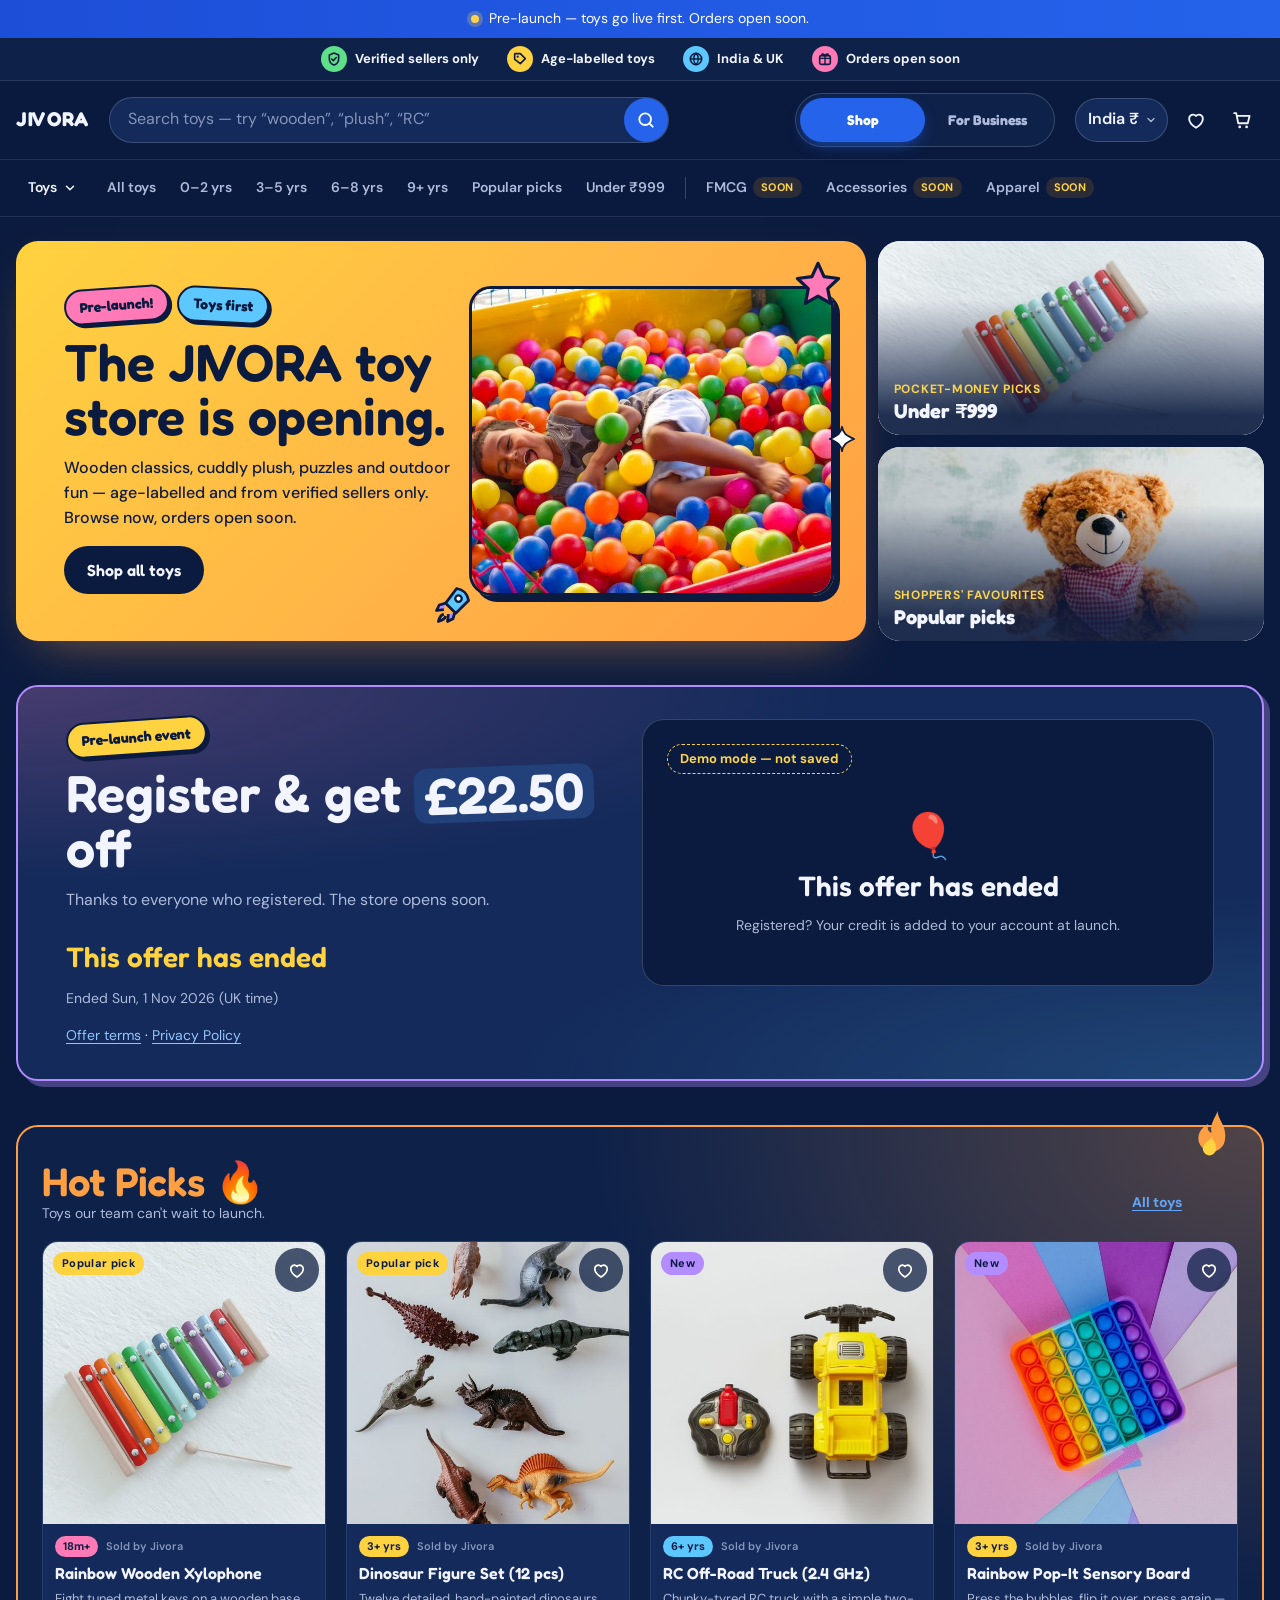
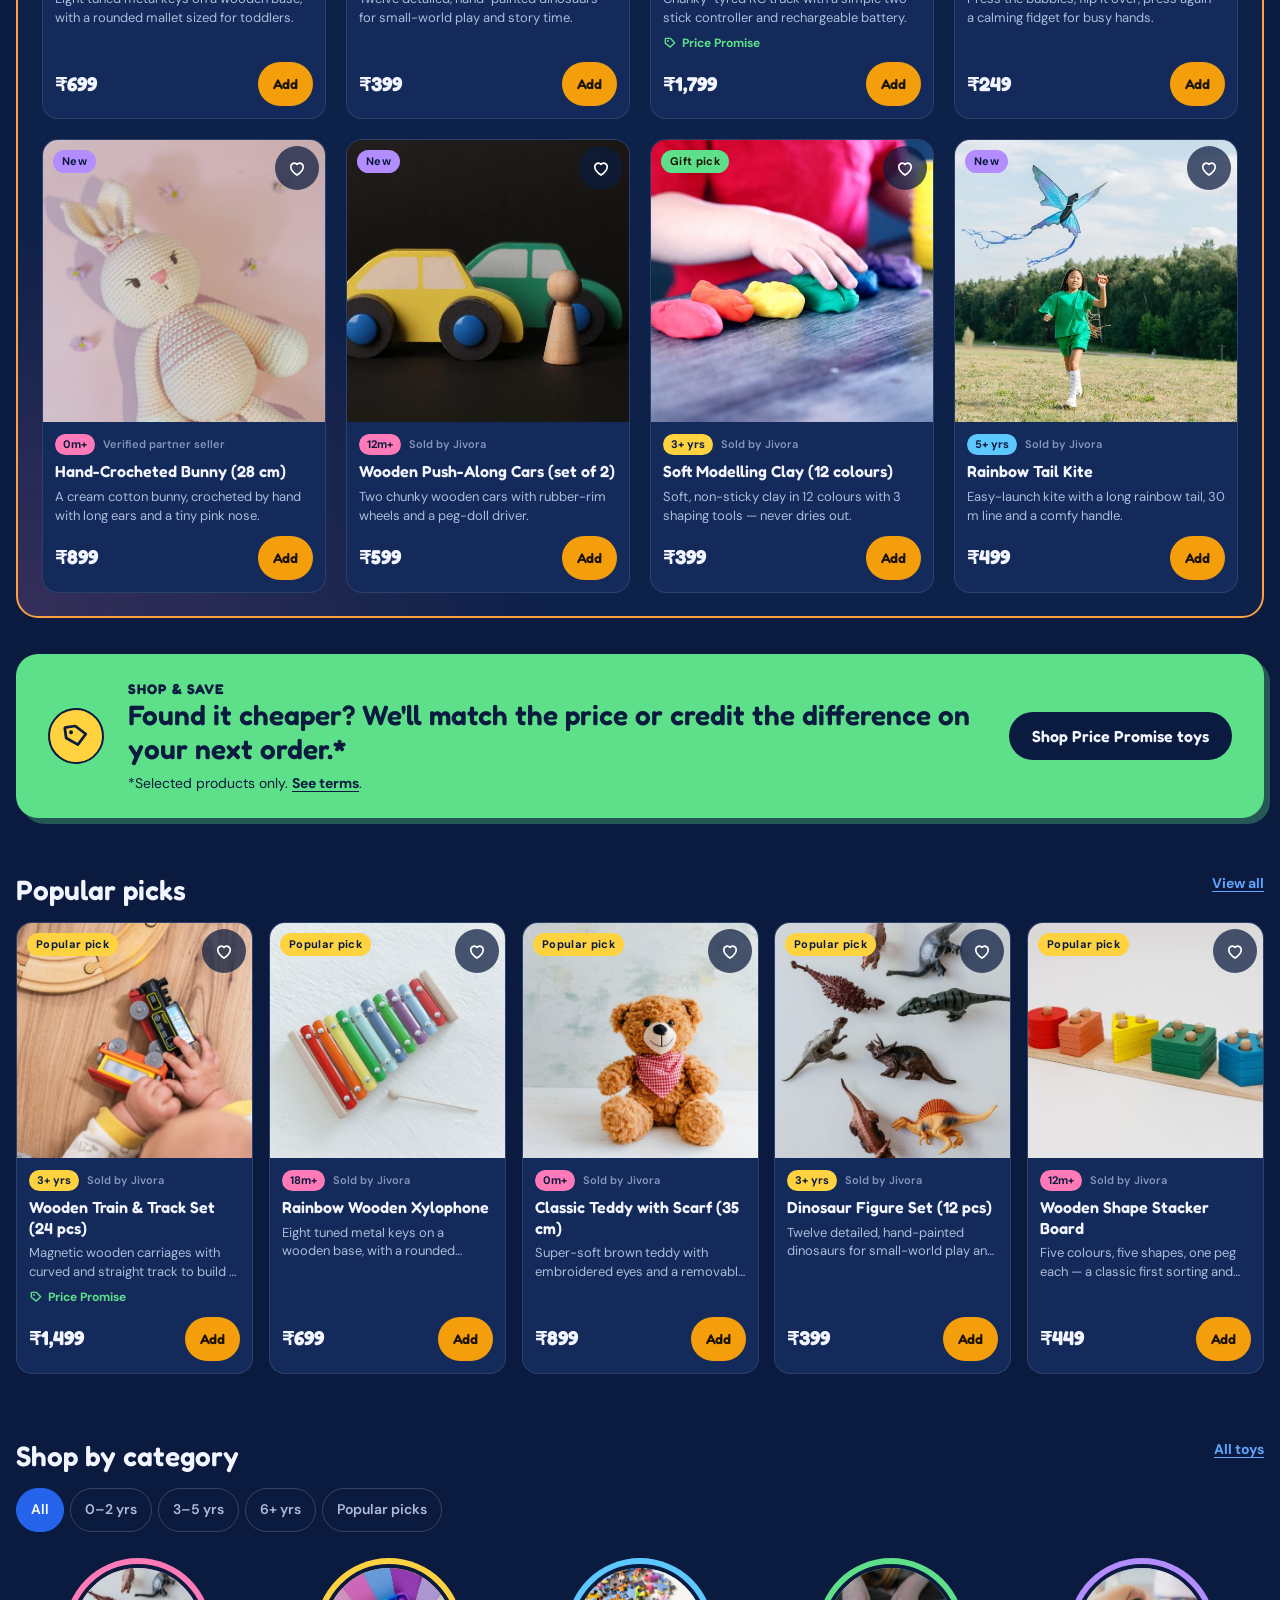
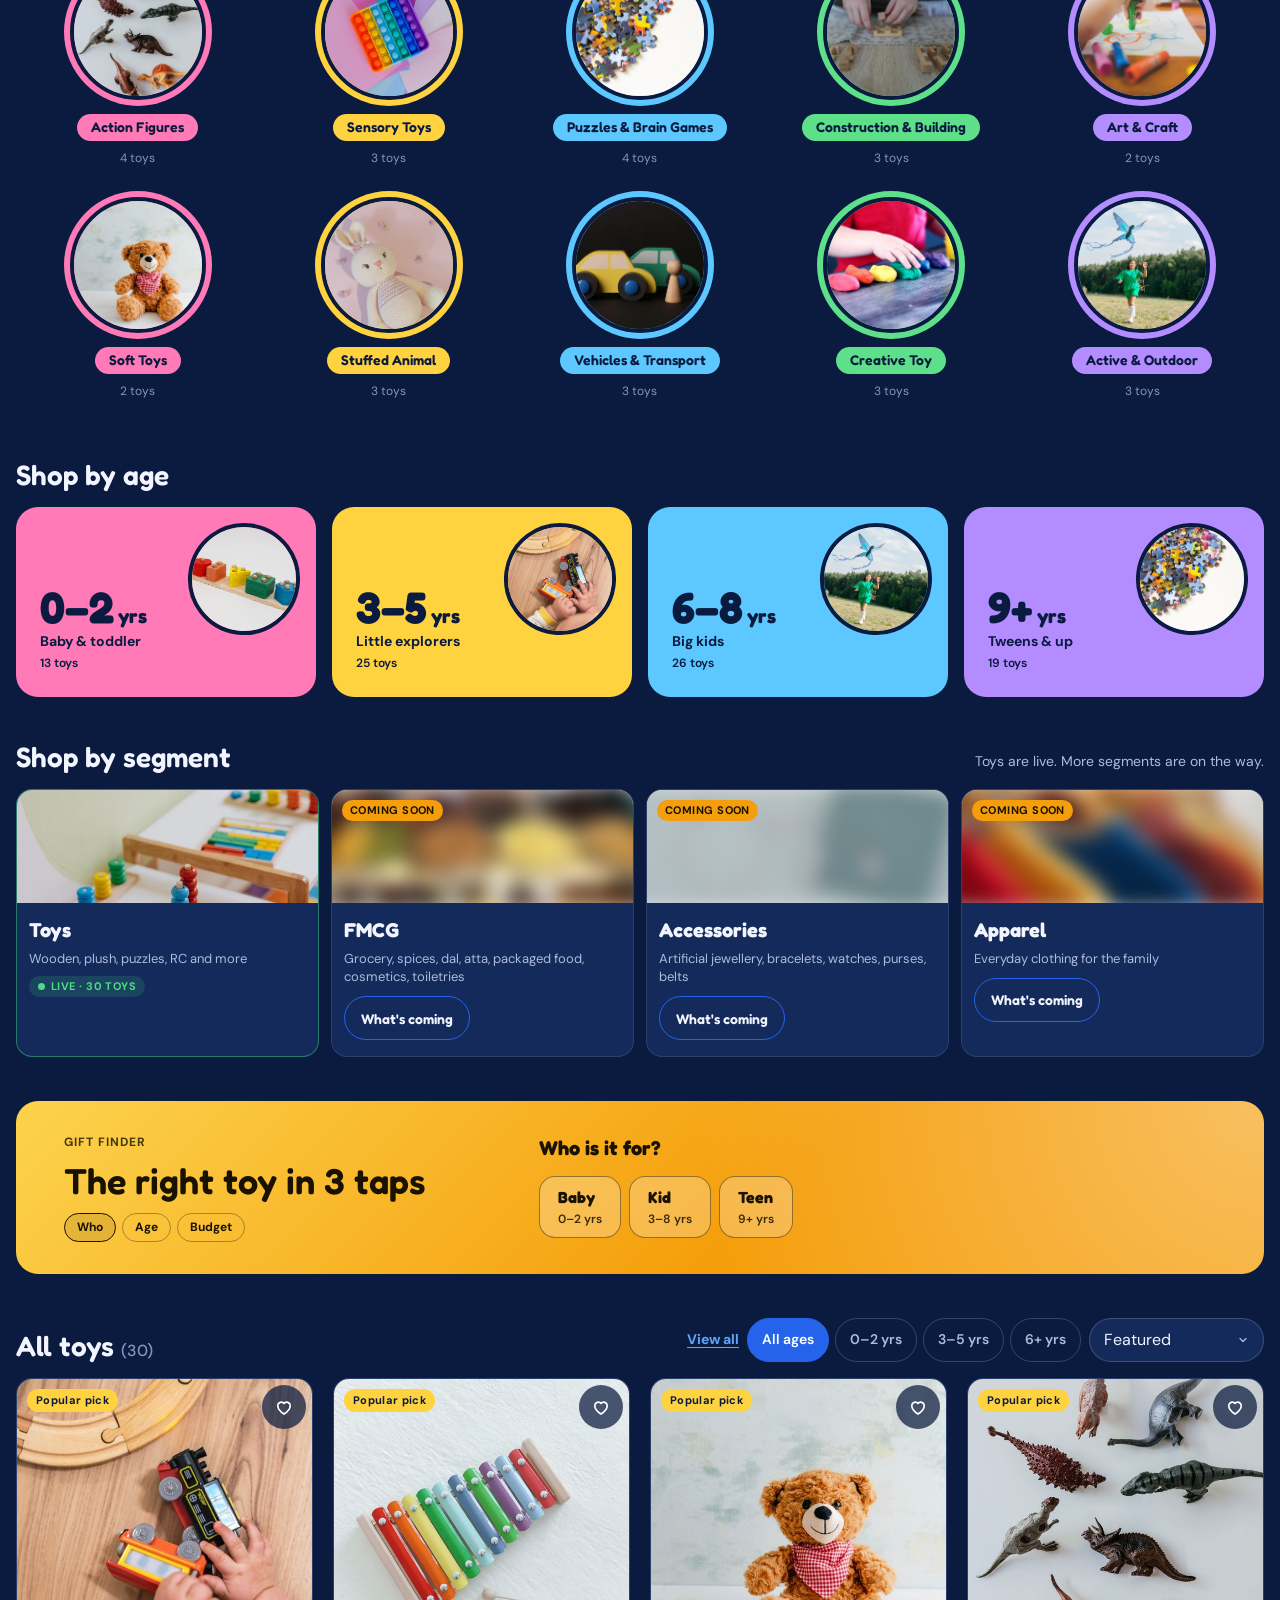
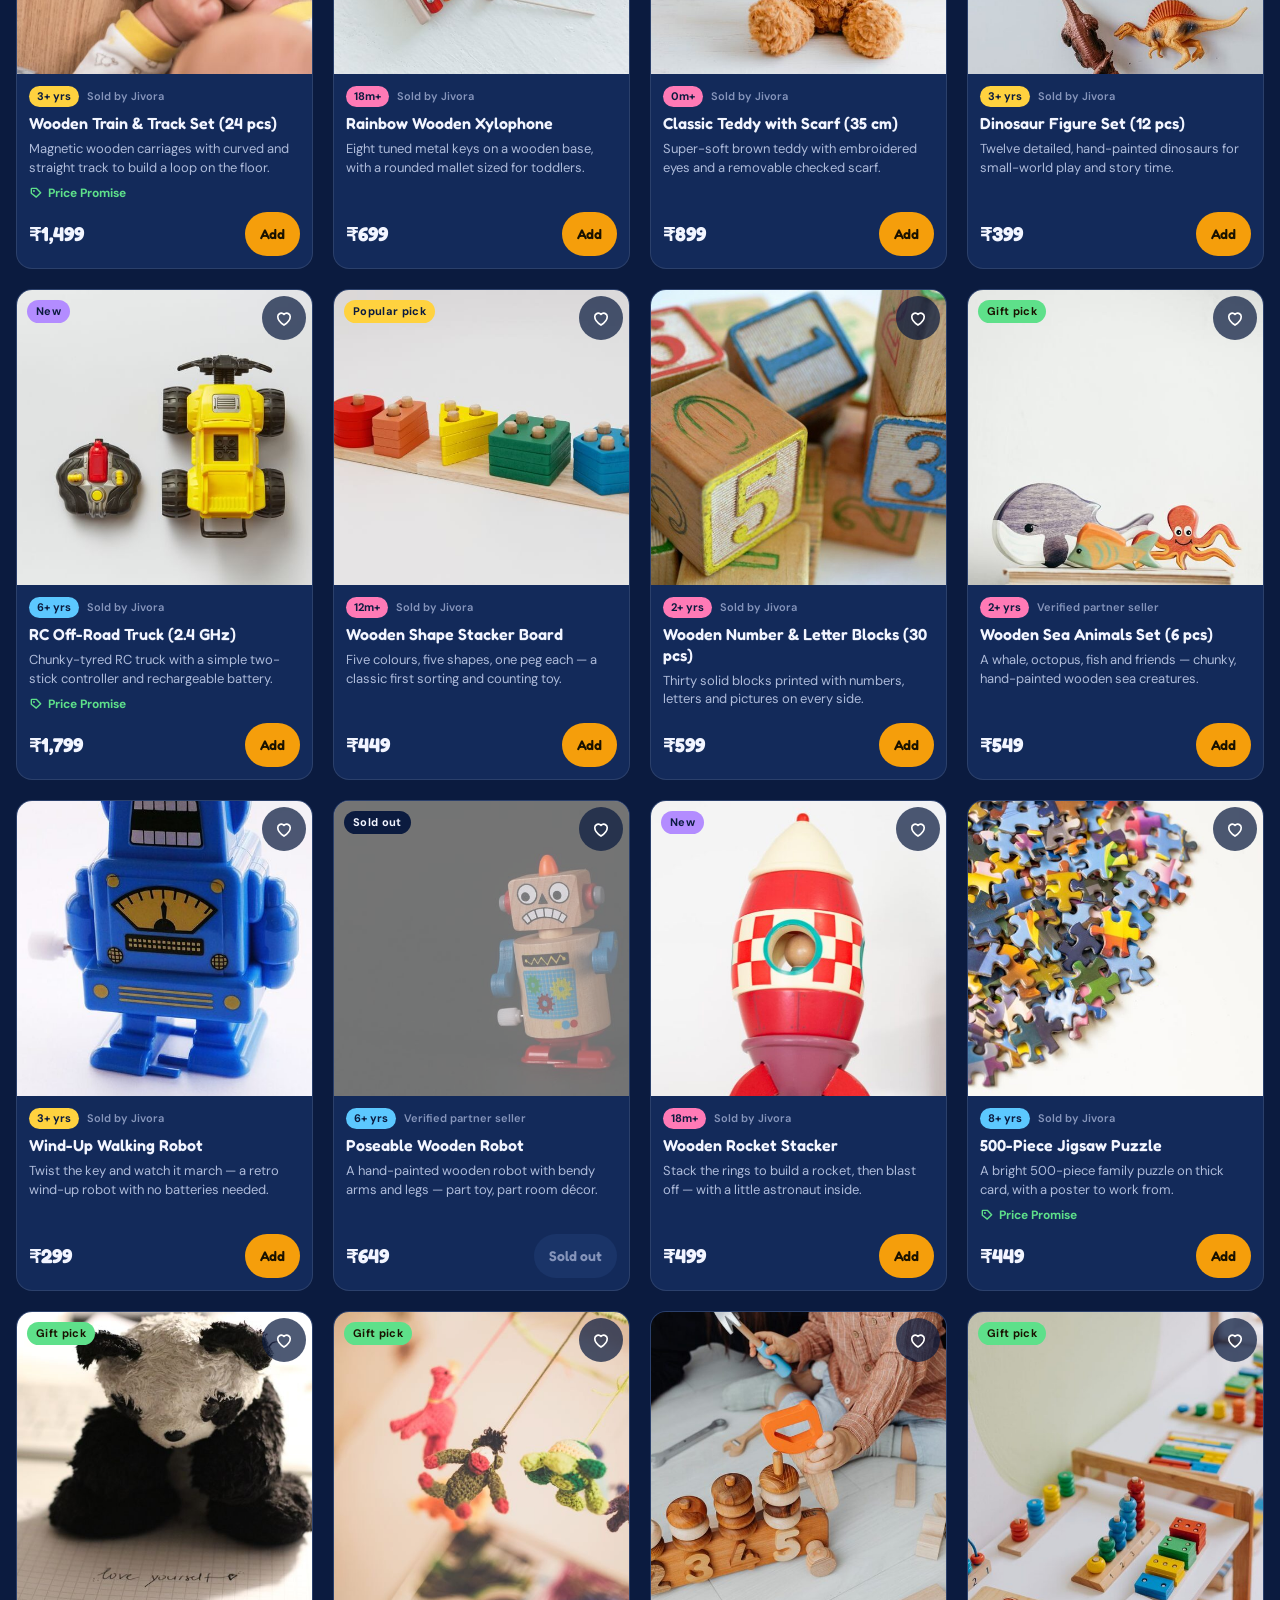
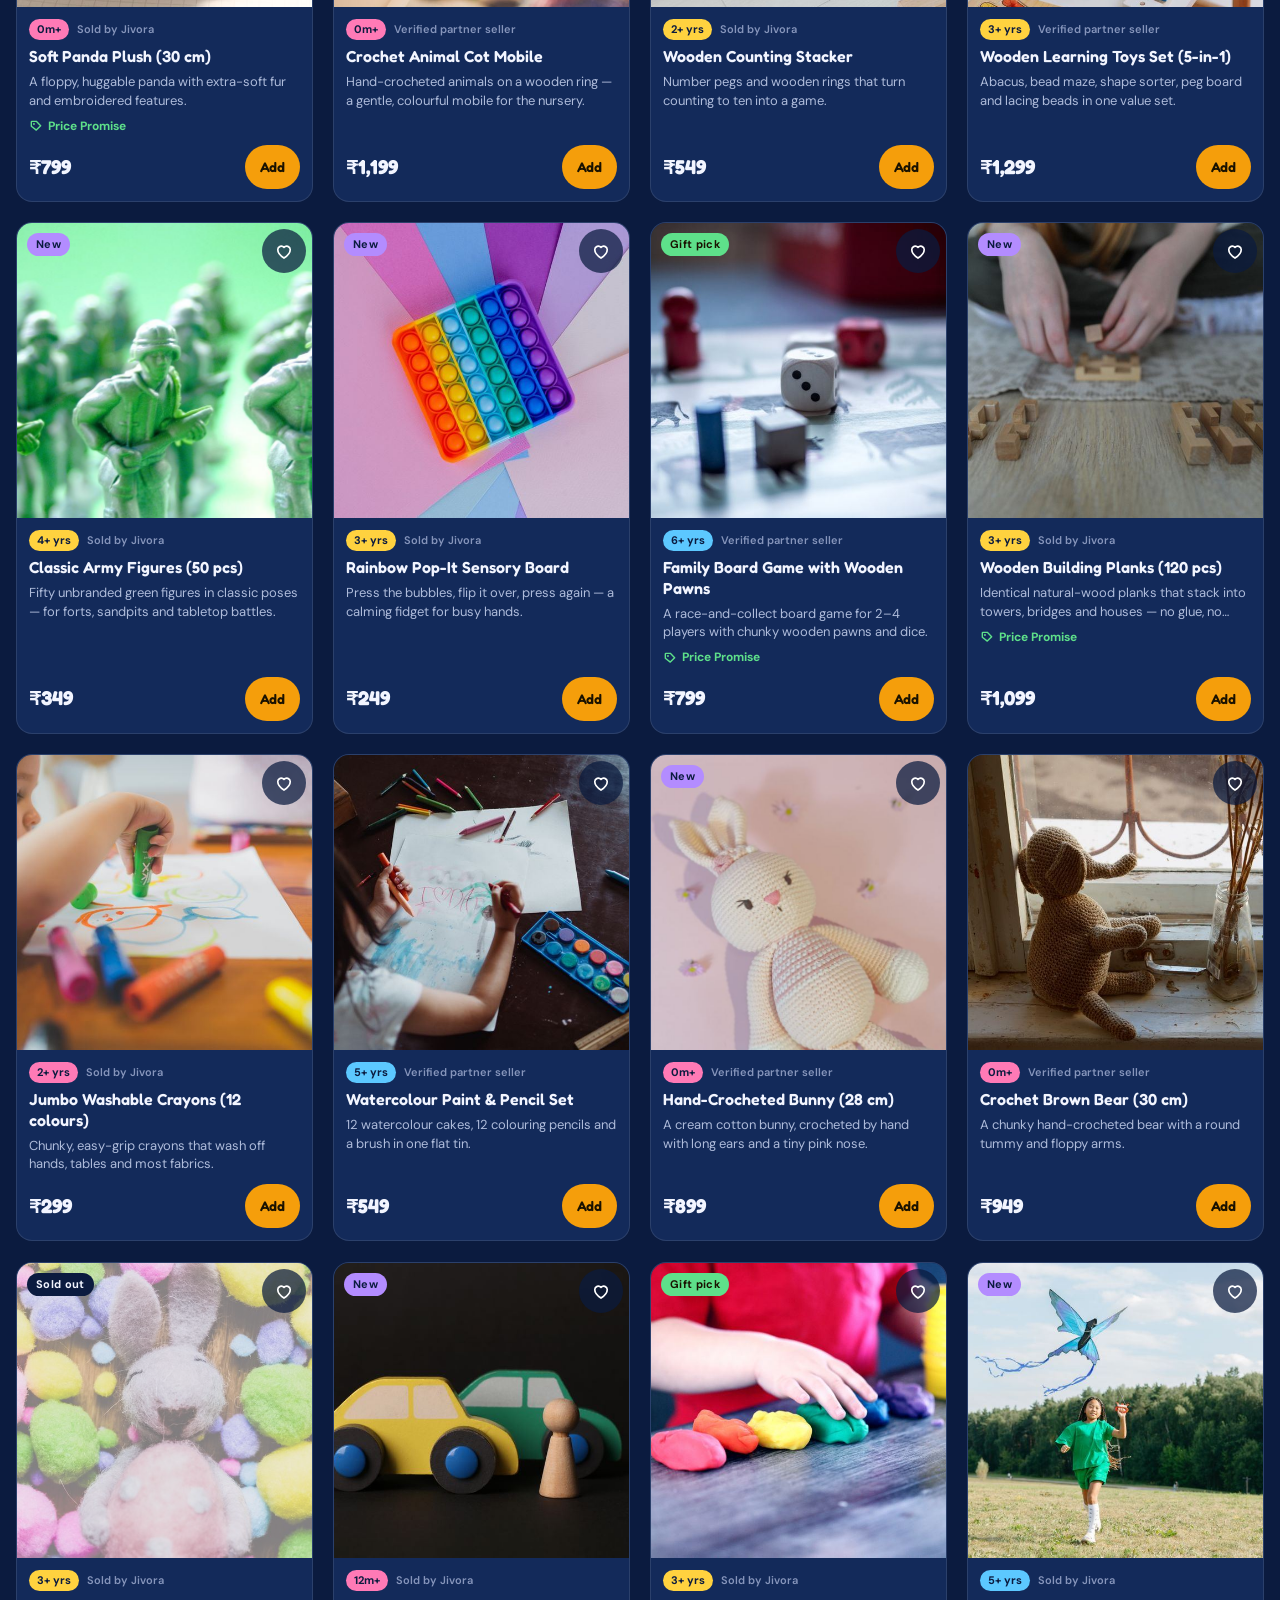
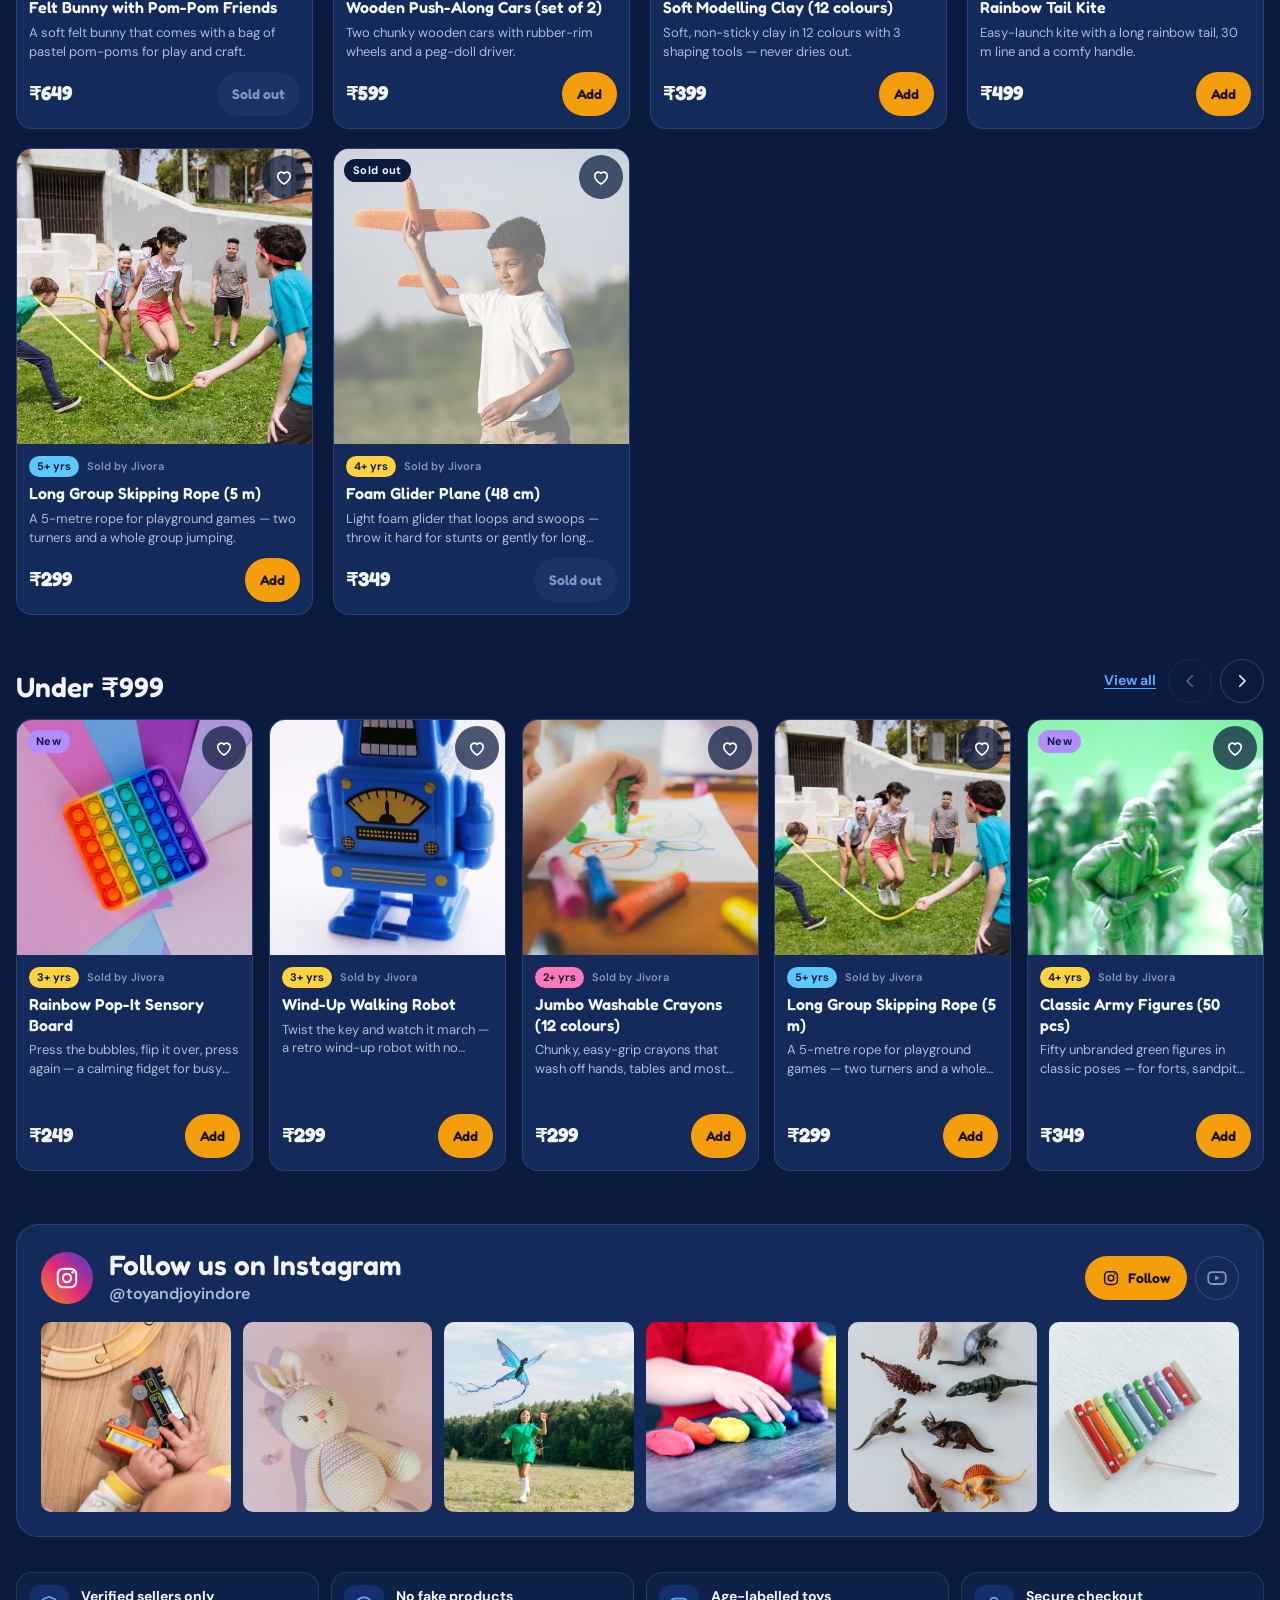
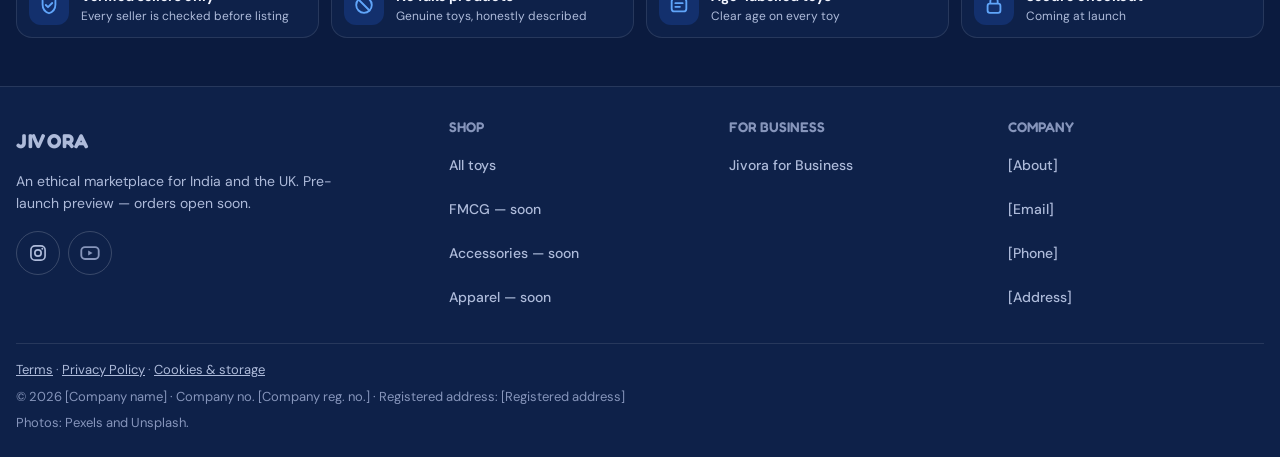
==== index.html @ 7042ed75 "Jivora pre-launch site at root Co-Authored-By: Claude Opus 5.5 <noreply@anthropic.com>" ====
<!--
  Sample 2 — JIVORA pre-launch store (FINAL direction, reworked 2026-10-26 after client feedback)
  Design direction: Bold / dark. Deep navy base on every section (client found white backgrounds less attractive),
  electric blue + amber accents, Space Grotesk headings + DM Sans body. Store-like flow: compact hero, dense
  product rows and rails, no full-screen "slide" sections (client: "presentation jaisa lag raha hai").

  Implements brief items (project brief §11 "Decisions 26 Oct"):
    D1  Markets India + UK only (no EU, no €)          D2  Region dropdown India ₹ / UK £
    D3  Client's segments: Toys, FMCG, Accessories, Apparel (no Footwear)
    D4  Pre-launch: only Toys live; other 3 = "Coming soon" (no notify forms since 27 Oct, brief §14 E-9)
    D5  Dark theme kept, presentation feel removed     D6  Two interfaces: "Shop" | "For Business" (?mode=business)
    D7  Shopper mode: photo, name, price, age, short description, add to cart (demo), wishlist, trust message
    D8  Business mode: start-your-business services, 2 support plans (no prices), wholesale toy catalogue
        (MOQ, tiers, lead time), become a wholesaler / supplier
    D9  Ethical marketplace block, no ratings or testimonials
    D10 Temporary Pexels / Unsplash toy photos (assets/toys/CREDITS.md)
    D11 Pre-launch announcement, demo cart with "Orders opening soon", no date shown
    D12 Default region India ₹, choice saved     D13 "Sold by Jivora" / "Verified partner seller", no sourcing country
    D14 Separate ₹ and £ prices and wholesale tiers (no conversion rate)

  Playful shop mode 27 Oct (brief §13, C6 — reference truetoys.co.uk, ideas only): Fredoka headings in Shop mode, toy palette
    accents, USP bar, warm gradient hero with stickers, "Shop by category" (chip tabs + coloured bubbles), "Shop by age" tiles.
  Decisions 26 Oct (2) (brief §13, C1–C3): 10 client toy categories (category bubbles + "Toys" mega-menu → toys.html),
    category listing page toys.html?cat=<slug>, "Follow us on Instagram" (@toyandjoyindore, opens in a new tab),
    Instagram + YouTube icons in the footer.

  Decisions 27 Oct (brief §14, E-1 – E-4): pre-launch event "Register & get £22.50 off" (event-config.js; honest UK-time
    countdown before / during / after, 2-step registration form → Google Apps Script, confetti + code on success, "Demo mode —
    not saved" while FORM_ENDPOINT is empty, "Preview — registrations are not saved yet" banner off localhost, ?preview=event /
    ?preview=after review links; no notify / reminder forms anywhere; event.js), header / USP / drawer "Register for £22.50 off" links, "Hot Picks 🔥"
    (products.js hot: true — editorial, no sales claim), "Shop & Save" Price Promise banner + card badges (priceMatch: true),
    terms.html + privacy.html, legal footer placeholders, pre-launch noindex (event-config.js NOINDEX).

  Data: products.js (all dummy). Shared behaviour: site.js. Homepage behaviour: script.js. Listing page: toys.js.
  Enhancements 26 Oct (brief §12, E1–E8): story bubbles, Gift Finder, photo crossfade + quick view + heart pop,
  cart bounce + confetti, blurred coming-soon previews, trust strip, business launch-journey timeline.
  Motion: small card fade-ups, toggle slide, drawer/sheet slides, confetti, timeline draw — transform/opacity only,
  off under prefers-reduced-motion.
  Bracket placeholders (client-only info): [Email] [Phone] [Address] [Company name] [Company reg. no.]
  [Registered address] [About]; JIVORA text wordmark only (no logo file in the client docs).
-->
<!DOCTYPE html>
<html lang="en">
<head>
  <meta charset="UTF-8">
  <meta name="viewport" content="width=device-width, initial-scale=1">
  <meta name="robots" content="noindex">
  <title>JIVORA — Toys first. The store is opening soon</title>
  <meta name="description" content="Pre-launch preview of the JIVORA store: age-labelled toys from verified sellers, plus wholesale and done-for-you store setup for businesses.">
  <meta name="theme-color" content="#0B1B3F">
  <link rel="icon" href="data:,">
  <link rel="preconnect" href="https://fonts.googleapis.com">
  <link rel="preconnect" href="https://fonts.gstatic.com" crossorigin>
  <link href="https://fonts.googleapis.com/css2?family=DM+Sans:opsz,wght@9..40,400;9..40,500;9..40,700&family=Fredoka:wght@500;600;700&family=Space+Grotesk:wght@500;600;700&display=swap" rel="stylesheet">
  <link rel="stylesheet" href="./style.css">
  <!-- Event settings (one place for all pages) -->
  <script src="./event-config.js"></script>
  <!-- Mode + region are set before first paint so the page never flashes the wrong interface -->
  <script>
    (function () {
      var d = document.documentElement, mode = null, region = null;
      d.classList.add("js");
      try {
        var params = new URLSearchParams(window.location.search);
        mode = params.get("mode");
        // ?preview=event / ?preview=after review links always open the shop interface (the event lives there)
        if (!mode && params.get("preview")) mode = "shop";
      } catch (e) {}
      if (mode !== "business" && mode !== "shop") {
        try { mode = window.localStorage.getItem("jivora-s2-mode"); } catch (e) {}
      }
      try { region = window.localStorage.getItem("jivora-s2-region"); } catch (e) {}
      d.setAttribute("data-mode", mode === "business" ? "business" : "shop");
      d.setAttribute("data-region", region === "UK" ? "UK" : "IN");
    })();
  </script>
  <script src="./products.js" defer></script>
  <script src="./site.js" defer></script>
  <script src="./script.js" defer></script>
  <script src="./event.js" defer></script>
</head>
<body class="page-home">
  <a class="skip-link" href="#main">Skip to content</a>

  <!-- ===== ANNOUNCEMENT BAR (pre-launch, no date) ===== -->
  <div class="announcement">
    <p class="announcement__text">
      <span class="announcement__dot" aria-hidden="true"></span>
      <span data-for="shop">Pre-launch — toys go live first. Orders open soon.</span>
      <span data-for="business">Pre-launch — business enquiries are open. Orders open soon.</span>
      <a class="announcement__link" href="#event" data-for="shop" data-event-link>Get <span data-coupon>£22.50</span> off</a>
      <a class="announcement__link" href="#enquire" data-for="business">Talk to us</a>
    </p>
  </div>

  <!-- ===== USP BAR (true claims only; marquee on phones) ===== -->
  <div class="usp" aria-label="Why shop with JIVORA">
    <div class="usp__track">
      <ul class="usp__list">
        <li class="usp__item usp__item--offer" data-event-link><a class="usp__link" href="#event"><span class="usp__icon tone-pink" aria-hidden="true"><svg width="16" height="16" viewBox="0 0 24 24"><rect x="4" y="9" width="16" height="11" rx="2" fill="none" stroke="currentColor" stroke-width="2.4"/><path d="M3 9h18M12 9v11M12 9c-1.5-3-5-3.5-5-1.2C7 9 9.5 9 12 9zm0 0c1.5-3 5-3.5 5-1.2C17 9 14.5 9 12 9z" fill="none" stroke="currentColor" stroke-width="2" stroke-linejoin="round"/></svg></span>Register for <span data-coupon>£22.50</span> off</a></li>
        <li class="usp__item"><span class="usp__icon tone-green" aria-hidden="true"><svg width="16" height="16" viewBox="0 0 24 24"><path d="M12 3l7 3v5.5c0 4.4-3 8.2-7 9.5-4-1.3-7-5.1-7-9.5V6l7-3z" fill="none" stroke="currentColor" stroke-width="2.4" stroke-linejoin="round"/><path d="M8.5 12l2.4 2.4L15.5 9.8" fill="none" stroke="currentColor" stroke-width="2.4" stroke-linecap="round" stroke-linejoin="round"/></svg></span>Verified sellers only</li>
        <li class="usp__item"><span class="usp__icon tone-yellow" aria-hidden="true"><svg width="16" height="16" viewBox="0 0 24 24"><path d="M4 12.5V5a1 1 0 0 1 1-1h7.5L20 11.5 12.5 19 4 12.5z" fill="none" stroke="currentColor" stroke-width="2.4" stroke-linejoin="round"/><circle cx="8.5" cy="8.5" r="1.6" fill="currentColor"/></svg></span>Age-labelled toys</li>
        <li class="usp__item"><span class="usp__icon tone-sky" aria-hidden="true"><svg width="16" height="16" viewBox="0 0 24 24"><circle cx="12" cy="12" r="8.5" fill="none" stroke="currentColor" stroke-width="2.4"/><path d="M3.5 12h17M12 3.5c2.4 2.4 3.5 5.3 3.5 8.5s-1.1 6.1-3.5 8.5c-2.4-2.4-3.5-5.3-3.5-8.5S9.6 5.9 12 3.5z" fill="none" stroke="currentColor" stroke-width="2"/></svg></span>India &amp; UK</li>
        <li class="usp__item"><span class="usp__icon tone-pink" aria-hidden="true"><svg width="16" height="16" viewBox="0 0 24 24"><rect x="4" y="7" width="16" height="13" rx="2.5" fill="none" stroke="currentColor" stroke-width="2.4"/><path d="M4 11h16M12 7v13M12 7c-1.5-3-5-3.5-5-1.2C7 7 9.5 7 12 7zm0 0c1.5-3 5-3.5 5-1.2C17 7 14.5 7 12 7z" fill="none" stroke="currentColor" stroke-width="2" stroke-linejoin="round"/></svg></span>Orders open soon</li>
      </ul>
      <ul class="usp__list usp__list--clone" aria-hidden="true"></ul>
    </div>
  </div>

  <!-- ===== HEADER ===== -->
  <header class="header" id="header">
    <div class="container header__inner">
      <button class="icon-btn header__menu" type="button" id="menu-toggle" aria-label="Open menu" aria-expanded="false" aria-controls="drawer">
        <svg width="24" height="24" viewBox="0 0 24 24" aria-hidden="true"><path d="M4 7h16M4 12h16M4 17h10" stroke="currentColor" stroke-width="2" stroke-linecap="round"/></svg>
      </button>

      <a class="logo" href="index.html" data-mode-link aria-label="JIVORA home">
        <span class="logo__word">JIVORA</span>
      </a>

      <form class="search" role="search" action="index.html" data-search>
        <label class="visually-hidden" for="search-input">Search toys</label>
        <input class="search__input" id="search-input" name="q" type="search" placeholder="Search toys — try “wooden”, “plush”, “RC”" autocomplete="off">
        <button class="search__btn" type="submit" aria-label="Search">
          <svg width="20" height="20" viewBox="0 0 24 24" aria-hidden="true"><circle cx="11" cy="11" r="7" fill="none" stroke="currentColor" stroke-width="2.2"/><path d="M20 20l-4-4" stroke="currentColor" stroke-width="2.2" stroke-linecap="round"/></svg>
        </button>
      </form>

      <div class="mode-toggle" role="group" aria-label="Choose interface">
        <span class="mode-toggle__thumb" aria-hidden="true"></span>
        <button class="mode-toggle__btn" type="button" data-set-mode="shop" aria-pressed="true">Shop</button>
        <button class="mode-toggle__btn" type="button" data-set-mode="business" aria-pressed="false">For Business</button>
      </div>

      <div class="header__actions">
        <label class="visually-hidden" for="region">Region and currency</label>
        <select class="region" id="region" data-region-select>
          <option value="IN">India ₹</option>
          <option value="UK">UK £</option>
        </select>
        <button class="icon-btn" type="button" data-open-sheet="wishlist" data-for="shop" aria-label="Wishlist, 0 items">
          <svg width="22" height="22" viewBox="0 0 24 24" aria-hidden="true"><path d="M12 20.5s-7.5-4.6-7.5-10.2A4.3 4.3 0 0 1 12 7.6a4.3 4.3 0 0 1 7.5 2.7c0 5.6-7.5 10.2-7.5 10.2z" fill="none" stroke="currentColor" stroke-width="2" stroke-linejoin="round"/></svg>
          <span class="count" data-count="wishlist" aria-hidden="true">0</span>
        </button>
        <button class="icon-btn" type="button" data-open-sheet="cart" data-for="shop" aria-label="Cart, 0 items">
          <svg width="22" height="22" viewBox="0 0 24 24" aria-hidden="true"><path d="M3.5 4.5h2.2l2.2 11h10.4l2-8H7" fill="none" stroke="currentColor" stroke-width="2" stroke-linecap="round" stroke-linejoin="round"/><circle cx="9.5" cy="19.5" r="1.5" fill="currentColor"/><circle cx="17" cy="19.5" r="1.5" fill="currentColor"/></svg>
          <span class="count" data-count="cart" aria-hidden="true">0</span>
        </button>
        <button class="rfq-btn" type="button" data-open-sheet="rfq" data-for="business" aria-label="RFQ list, 0 products">
          <svg width="20" height="20" viewBox="0 0 24 24" aria-hidden="true"><rect x="5" y="4" width="14" height="17" rx="2.5" fill="none" stroke="currentColor" stroke-width="2"/><path d="M9 4V3h6v1M9 10h6M9 14h6M9 18h3" fill="none" stroke="currentColor" stroke-width="2" stroke-linecap="round"/></svg>
          <span class="rfq-btn__label">RFQ list</span>
          <span class="count" data-count="rfq" aria-hidden="true">0</span>
        </button>
      </div>
    </div>

    <!-- Category / business navigation strip -->
    <nav class="catnav" aria-label="Main">
      <div class="container catnav__inner">
        <div class="mode-toggle mode-toggle--mini" role="group" aria-label="Choose interface">
          <span class="mode-toggle__thumb" aria-hidden="true"></span>
          <button class="mode-toggle__btn" type="button" data-set-mode="shop" aria-pressed="true">Shop</button>
          <button class="mode-toggle__btn" type="button" data-set-mode="business" aria-pressed="false">Business</button>
        </div>
        <!-- "Toys" mega-menu: 10 client categories (filled by site.js from products.js) -->
        <div class="megamenu" data-for="shop" data-megamenu>
          <button class="catnav__link megamenu__btn" type="button" aria-expanded="false" aria-controls="megamenu-panel" data-megamenu-toggle>Toys</button>
          <div class="megamenu__panel" id="megamenu-panel" data-megamenu-panel></div>
        </div>
        <ul class="catnav__list" data-for="shop">
          <li data-event-link><a class="catnav__link catnav__link--offer" href="#event">Get <span data-coupon>£22.50</span> off<span class="visually-hidden"> — register for the pre-launch offer</span></a></li>
          <li><a class="catnav__link" href="toys.html" data-mode-link data-catnav="">All toys</a></li>
          <li><a class="catnav__link" href="toys.html?age=0-2" data-mode-link data-catnav="age=0-2">0–2 yrs</a></li>
          <li><a class="catnav__link" href="toys.html?age=3-5" data-mode-link data-catnav="age=3-5">3–5 yrs</a></li>
          <li><a class="catnav__link" href="toys.html?age=6-8" data-mode-link data-catnav="age=6-8">6–8 yrs</a></li>
          <li><a class="catnav__link" href="toys.html?age=9%2B" data-mode-link data-catnav="age=9+">9+ yrs</a></li>
          <li><a class="catnav__link" href="toys.html?popular=1" data-mode-link data-catnav="popular=1">Popular picks</a></li>
          <li><a class="catnav__link" href="toys.html?price=under" data-mode-link data-catnav="price=under" data-under-label>Under ₹999</a></li>
          <li class="catnav__sep" aria-hidden="true"></li>
          <li><button class="catnav__link" type="button" data-soon="fmcg">FMCG <span class="soon-pill">Soon</span></button></li>
          <li><button class="catnav__link" type="button" data-soon="accessories">Accessories <span class="soon-pill">Soon</span></button></li>
          <li><button class="catnav__link" type="button" data-soon="apparel">Apparel <span class="soon-pill">Soon</span></button></li>
        </ul>
        <ul class="catnav__list" data-for="business">
          <li><a class="catnav__link" href="#start" data-go-mode="business">Start your business</a></li>
          <li><a class="catnav__link" href="#plans" data-go-mode="business">Support plans</a></li>
          <li><a class="catnav__link" href="toys.html?mode=business" data-go-mode="business">Wholesale catalogue</a></li>
          <li><a class="catnav__link" href="#trust" data-go-mode="business">Why Jivora</a></li>
          <li><a class="catnav__link" href="#enquire" data-go-mode="business">Become a supplier</a></li>
        </ul>
      </div>
    </nav>
  </header>

  <!-- ===== MOBILE DRAWER ===== -->
  <div class="drawer" id="drawer" hidden>
    <div class="drawer__overlay" data-close-drawer></div>
    <div class="drawer__panel" role="dialog" aria-modal="true" aria-label="Menu" tabindex="-1">
      <div class="drawer__head">
        <span class="drawer__title">Menu</span>
        <button class="icon-btn" type="button" data-close-drawer aria-label="Close menu">
          <svg width="24" height="24" viewBox="0 0 24 24" aria-hidden="true"><path d="M6 6l12 12M18 6L6 18" stroke="currentColor" stroke-width="2" stroke-linecap="round"/></svg>
        </button>
      </div>
      <div class="drawer__body">
        <label class="drawer__label" for="drawer-region">Region &amp; currency</label>
        <select class="region region--block" id="drawer-region" data-region-select>
          <option value="IN">India ₹</option>
          <option value="UK">UK £</option>
        </select>
        <p class="drawer__label">Interface</p>
        <div class="mode-toggle mode-toggle--block" role="group" aria-label="Choose interface">
          <span class="mode-toggle__thumb" aria-hidden="true"></span>
          <button class="mode-toggle__btn" type="button" data-set-mode="shop" aria-pressed="true">Shop</button>
          <button class="mode-toggle__btn" type="button" data-set-mode="business" aria-pressed="false">For Business</button>
        </div>
        <ul class="drawer__list" data-for="shop">
          <li data-event-link><a class="drawer__offer" href="index.html#event" data-go-mode="shop">Register for <span data-coupon>£22.50</span> off</a></li>
          <li><a href="#popular" data-mode-link>Popular picks</a></li>
          <li><a href="toys.html?price=under" data-mode-link data-under-label>Under ₹999</a></li>
        </ul>
        <p class="drawer__label" data-for="shop">Shop by age</p>
        <ul class="drawer__list" data-for="shop" data-drawer-ages></ul>
        <p class="drawer__label" data-for="shop">Toys by category</p>
        <ul class="drawer__list" data-for="shop" data-drawer-cats></ul>
        <ul class="drawer__list" data-for="business">
          <li><a href="#start" data-go-mode="business">Start your business</a></li>
          <li><a href="#plans" data-go-mode="business">Support plans</a></li>
          <li><a href="toys.html?mode=business" data-go-mode="business">Wholesale catalogue</a></li>
          <li><a href="#enquire" data-go-mode="business">Become a supplier</a></li>
        </ul>
        <p class="drawer__label">Coming soon</p>
        <ul class="drawer__list drawer__list--soon">
          <li><button type="button" data-soon="fmcg">FMCG <span class="soon-pill">Soon</span></button></li>
          <li><button type="button" data-soon="accessories">Accessories <span class="soon-pill">Soon</span></button></li>
          <li><button type="button" data-soon="apparel">Apparel <span class="soon-pill">Soon</span></button></li>
        </ul>
      </div>
    </div>
  </div>

  <main id="main">
    <!-- =====================================================================
         SHOP MODE (default) — end-user store
         ===================================================================== -->

    <!-- ===== SHOP HERO (warm gradient panel, sticker badges, floating SVG stickers — no offers) ===== -->
    <section class="promo container" data-for="shop" aria-labelledby="shop-title">
      <div class="promo__main fun-hero">
        <div class="fun-hero__content">
          <p class="fun-hero__stickers">
            <span class="sticker sticker--pink">Pre-launch!</span>
            <span class="sticker sticker--sky">Toys first</span>
          </p>
          <h1 class="promo__title" id="shop-title">The JIVORA toy store is opening.</h1>
          <p class="promo__text">Wooden classics, cuddly plush, puzzles and outdoor fun — age-labelled and from verified sellers only. Browse now, orders open soon.</p>
          <div class="promo__ctas">
            <a class="btn btn--dark" href="toys.html" data-mode-link>Shop all toys</a>
            <a class="btn btn--line-dark" href="#event" data-event-link>Get <span data-coupon>£22.50</span> off</a>
          </div>
        </div>
        <div class="fun-hero__media">
          <img class="fun-hero__img" src="assets/toys/hero-ball-pit.jpg" alt="A laughing child playing in a ball pit full of colourful balls" width="800" height="533" fetchpriority="high">
        </div>
        <!-- Decorative stickers (float gently; static under reduced motion) -->
        <svg class="float float--star" width="44" height="44" viewBox="0 0 48 48" aria-hidden="true"><path d="M24 4l5.6 12.3L43 18l-10 9.3L35.6 41 24 34.3 12.4 41 15 27.3 5 18l13.4-1.7z" class="f-pink"/></svg>
        <svg class="float float--rocket" width="52" height="52" viewBox="0 0 48 48" aria-hidden="true"><path d="M28 6c7 1 12 6 13 13L27 33l-11-11L28 6z" class="f-sky"/><circle cx="30" cy="17" r="3.5" class="f-white f-thin"/><path d="M16 22l-7 2-3 6 8-1M26 32l-2 7-6 3 1-8" class="f-purple"/><path d="M14 34c-3 1-5 4-6 8 4-1 7-3 8-6" class="f-yellow"/></svg>
        <svg class="float float--sparkle" width="34" height="34" viewBox="0 0 48 48" aria-hidden="true"><path d="M24 3c2 11 6 15 21 21-15 6-19 10-21 21-2-11-6-15-21-21 15-6 19-10 21-21z" class="f-white"/></svg>
      </div>
      <a class="promo__side promo__side--a" href="toys.html?price=under" data-mode-link>
        <img src="assets/toys/rainbow-xylophone.jpg" alt="" width="800" height="533" loading="lazy">
        <span class="promo__side-text"><span class="promo__side-kicker">Pocket-money picks</span><span class="promo__side-title" data-under-label>Under ₹999</span></span>
      </a>
      <a class="promo__side promo__side--b" href="#popular">
        <img src="assets/toys/teddy-bear.jpg" alt="" width="533" height="800" loading="lazy">
        <span class="promo__side-text"><span class="promo__side-kicker">Shoppers' favourites</span><span class="promo__side-title">Popular picks</span></span>
      </a>
    </section>

    <!-- ===== PRE-LAUNCH EVENT: "Register & get £22.50 off" (brief §14 E-1, E-9 – E-11) =====
         Phase comes from event-config.js (UK time): before = countdown to start + "Registration opens on 1 Nov" message;
         during = countdown to end + registration form; after = "This offer has ended". No reminder / notify forms.
         The countdown counts to fixed moments, so it never resets on refresh or for a new visitor.
         ?preview=event shows the "during" state (form open) and ?preview=after the ended state, with a "Preview" badge
         — for client review only; without the parameter the real dates decide. Filled and switched by event.js. -->
    <section class="block event-block" id="event" data-for="shop" aria-labelledby="event-title">
      <div class="container">
        <div class="event" data-event data-phase="before">
          <p class="preview-badge" data-preview-badge hidden>Preview</p>
          <div class="event__intro">
            <p class="event__stickers"><span class="sticker sticker--yellow">Pre-launch event</span><span class="sticker sticker--pink" data-phase-show="during" hidden>Live now</span></p>
            <h2 class="event__title" id="event-title">Register &amp; get <span class="event__amount" data-coupon>£22.50</span> off</h2>
            <p class="event__text" data-event-text>Register on event day and <span data-coupon>£22.50</span> is added to your JIVORA account when orders open.</p>

            <div class="event__clock" data-phase-hide="after">
              <p class="event__clock-label" data-timer-label>Event starts in</p>
              <div class="timer" data-timer aria-hidden="true">
                <span class="timer__unit" data-unit="d"><span class="timer__num" data-num="d">00</span><span class="timer__lbl">days</span></span>
                <span class="timer__unit" data-unit="h"><span class="timer__num" data-num="h">00</span><span class="timer__lbl">hrs</span></span>
                <span class="timer__unit" data-unit="m"><span class="timer__num" data-num="m">00</span><span class="timer__lbl">mins</span></span>
                <span class="timer__unit" data-unit="s"><span class="timer__num" data-num="s">00</span><span class="timer__lbl">secs</span></span>
              </div>
            </div>
            <p class="event__ended" data-phase-show="after" hidden>This offer has ended</p>
            <p class="event__when" data-event-when></p>

            <ul class="event__points" data-phase-hide="after">
              <li><span data-coupon>£22.50</span> added to your JIVORA account at launch</li>
              <li>One registration per email</li>
              <li>Takes about a minute</li>
            </ul>
            <p class="event__links"><a href="terms.html#offer">Offer terms</a><span aria-hidden="true"> · </span><a href="privacy.html">Privacy Policy</a></p>
          </div>

          <div class="event__panel">
            <!-- Safety: shown when FORM_ENDPOINT is empty and the page is NOT on localhost (site.js) -->
            <p class="preview-banner" data-preview-banner role="note" hidden>Preview — registrations are not saved yet</p>
            <p class="demo-flag" data-demo-flag hidden>Demo mode — not saved</p>

            <!-- Before / after the event: message only (no forms) -->
            <div class="event__msg" data-phase-hide="during">
              <p class="event__msg-icon" aria-hidden="true" data-msg-icon>⏳</p>
              <h3 class="event__msg-title" data-msg-title>Registration opens on 1 Nov — come back to claim <span data-coupon>£22.50</span> off</h3>
              <p class="event__msg-text" data-msg-text></p>
            </div>

            <!-- During the event: 2-step registration -->
            <form class="reg" data-reg-form data-phase-show="during" hidden novalidate>
              <div class="reg__progress">
                <p class="reg__step-label" data-reg-label>Step 1 of 2 · Your details</p>
                <span class="reg__bar" aria-hidden="true"><span class="reg__bar-fill" data-reg-bar></span></span>
              </div>

              <fieldset class="reg__step" data-reg-step="1">
                <legend class="visually-hidden">Your details</legend>
                <div class="field">
                  <label for="reg-name">Full name</label>
                  <input class="input" id="reg-name" name="name" type="text" autocomplete="name" maxlength="80" required aria-describedby="reg-name-err">
                  <p class="field__error" id="reg-name-err" hidden></p>
                </div>
                <div class="field">
                  <label for="reg-email">Email</label>
                  <input class="input" id="reg-email" name="email" type="email" autocomplete="email" inputmode="email" maxlength="120" required aria-describedby="reg-email-err">
                  <p class="field__error" id="reg-email-err" hidden></p>
                </div>
                <fieldset class="field">
                  <legend class="field__legend">Country</legend>
                  <div class="seg-radio">
                    <input type="radio" id="reg-country-uk" name="country" value="UK" aria-describedby="reg-country-err"><label for="reg-country-uk">UK</label>
                    <input type="radio" id="reg-country-in" name="country" value="India" aria-describedby="reg-country-err"><label for="reg-country-in">India</label>
                  </div>
                  <p class="field__error" id="reg-country-err" hidden></p>
                </fieldset>
                <div class="reg__row">
                  <div class="field">
                    <label for="reg-mobile">Mobile <span class="field__opt">(optional)</span></label>
                    <input class="input" id="reg-mobile" name="mobile" type="tel" autocomplete="tel" inputmode="tel" maxlength="20" aria-describedby="reg-mobile-err">
                    <p class="field__error" id="reg-mobile-err" hidden></p>
                  </div>
                  <div class="field">
                    <label for="reg-city">City <span class="field__opt">(optional)</span></label>
                    <input class="input" id="reg-city" name="city" type="text" autocomplete="address-level2" maxlength="60">
                  </div>
                </div>
                <button class="btn btn--primary btn--block" type="button" data-reg-next>Continue</button>
              </fieldset>

              <fieldset class="reg__step" data-reg-step="2" hidden>
                <legend class="visually-hidden">Toys you like</legend>
                <fieldset class="field">
                  <legend class="field__legend">Toy categories you like <span class="field__opt">(pick one or more)</span></legend>
                  <div class="pick-chips" data-reg-cats></div>
                  <p class="field__error" id="reg-cats-err" hidden></p>
                </fieldset>
                <div class="consent">
                  <input type="checkbox" id="reg-terms" name="consentTerms" required aria-describedby="reg-terms-err">
                  <label for="reg-terms">I agree to the <a href="terms.html" target="_blank" rel="noopener">Terms</a> and <a href="privacy.html" target="_blank" rel="noopener">Privacy Policy</a></label>
                  <p class="field__error" id="reg-terms-err" hidden></p>
                </div>
                <div class="consent">
                  <input type="checkbox" id="reg-news" name="consentMarketing">
                  <label for="reg-news">Send me launch offers and news <span class="field__opt">(optional)</span></label>
                </div>
                <!-- Honeypot: invisible to people and screen readers, not focusable, never autofilled; bots fill it in -->
                <div class="hp" aria-hidden="true"><label for="reg-hp">Leave this field empty</label><input id="reg-hp" type="text" name="hp_check" value="" tabindex="-1" autocomplete="off" data-lpignore="true" data-1p-ignore data-honeypot></div>
                <div class="reg__actions">
                  <button class="btn btn--ghost" type="button" data-reg-back>Back</button>
                  <button class="btn btn--primary reg__submit" type="submit" data-reg-submit>Register &amp; claim <span data-coupon>£22.50</span></button>
                </div>
              </fieldset>
              <p class="form-msg reg__msg" role="status" aria-live="polite" data-reg-msg></p>
            </form>

            <!-- Success -->
            <div class="reg-done" data-reg-done hidden tabindex="-1" aria-labelledby="reg-done-title">
              <p class="reg-done__icon" aria-hidden="true">🎉</p>
              <h3 class="reg-done__title" id="reg-done-title">You're in!</h3>
              <p class="reg-done__text"><strong data-coupon>£22.50</strong> will be added to your account at launch.</p>
              <div class="reg-done__code" data-reg-code hidden>
                <span class="reg-done__code-label">Your code</span>
                <strong class="reg-done__code-value" data-reg-code-value></strong>
                <button class="btn btn--sm btn--ghost" type="button" data-reg-copy>Copy</button>
              </div>
              <p class="reg-done__linked" data-reg-linked hidden></p>
              <p class="demo-flag demo-flag--inline" data-reg-demo hidden>Demo mode — not saved</p>
              <button class="link-btn" type="button" data-reg-again>Register another email</button>
            </div>
          </div>
        </div>
      </div>
    </section>

    <!-- ===== HOT PICKS 🔥 (brief §14 E-3: products.js hot: true — our pre-launch picks, not a sales claim) ===== -->
    <section class="block" id="hot" data-for="shop" aria-labelledby="hot-title">
      <div class="container">
        <div class="hot">
          <svg class="hot__flame" width="64" height="64" viewBox="0 0 48 48" aria-hidden="true"><path d="M24 4c2 7 10 10 10 21a10 10 0 0 1-20 0c0-5 3-8 5-10 0 4 2 6 4 6-3-7 1-13 1-17z" class="f-orange"/><path d="M24 24c1 3 5 4 5 9a5 5 0 0 1-10 0c0-3 3-5 5-9z" class="f-yellow"/></svg>
          <div class="block__head hot__head">
            <div>
              <h2 class="hot__title" id="hot-title">Hot Picks <span aria-hidden="true">🔥</span></h2>
              <p class="hot__sub">Toys our team can't wait to launch.</p>
            </div>
            <a class="block__link" href="toys.html" data-mode-link>All toys</a>
          </div>
          <div class="grid hot__grid" data-list="hot"></div>
        </div>
      </div>
    </section>

    <!-- ===== SHOP & SAVE — Price Promise (brief §14 E-2; products.js priceMatch: true) ===== -->
    <section class="block block--tight" id="price-promise" data-for="shop" aria-labelledby="pp-title">
      <div class="container">
        <div class="promise">
          <span class="promise__icon" aria-hidden="true"><svg width="30" height="30" viewBox="0 0 24 24"><path d="M4 12.5V5a1 1 0 0 1 1-1h7.5L20 11.5 12.5 19 4 12.5z" fill="none" stroke="currentColor" stroke-width="2.2" stroke-linejoin="round"/><circle cx="8.5" cy="8.5" r="1.6" fill="currentColor"/></svg></span>
          <div class="promise__text">
            <p class="promise__kicker">Shop &amp; Save</p>
            <h2 class="promise__title" id="pp-title">Found it cheaper? We'll match the price or credit the difference on your next order.*</h2>
            <p class="promise__small">*Selected products only. <a href="terms.html#price-promise">See terms</a>.</p>
          </div>
          <a class="btn btn--dark promise__cta" href="toys.html?promise=1" data-mode-link>Shop Price Promise toys</a>
        </div>
      </div>
    </section>

    <!-- ===== POPULAR PICKS RAIL ===== -->
    <section class="block" id="popular" data-for="shop" aria-labelledby="best-title">
      <div class="container">
        <div class="block__head">
          <h2 class="block__title" id="best-title">Popular picks</h2>
          <div class="block__tools">
            <a class="block__link" href="toys.html" data-mode-link>View all</a>
            <div class="rail-nav" data-rail-nav="best">
              <button class="icon-btn icon-btn--line" type="button" data-rail-prev aria-label="Scroll popular picks left"><svg width="18" height="18" viewBox="0 0 24 24" aria-hidden="true"><path d="M15 5l-7 7 7 7" fill="none" stroke="currentColor" stroke-width="2.2" stroke-linecap="round" stroke-linejoin="round"/></svg></button>
              <button class="icon-btn icon-btn--line" type="button" data-rail-next aria-label="Scroll popular picks right"><svg width="18" height="18" viewBox="0 0 24 24" aria-hidden="true"><path d="M9 5l7 7-7 7" fill="none" stroke="currentColor" stroke-width="2.2" stroke-linecap="round" stroke-linejoin="round"/></svg></button>
            </div>
          </div>
        </div>
        <div class="rail" data-rail="best" data-list="popular" tabindex="0" aria-label="Popular picks, scrollable"></div>
      </div>
    </section>

    <!-- ===== SHOP BY CATEGORY: chip tabs filter the 10 category bubbles ===== -->
    <section class="block" id="categories" data-for="shop" aria-labelledby="cat-title">
      <div class="container">
        <div class="block__head">
          <h2 class="block__title" id="cat-title">Shop by category</h2>
          <a class="block__link" href="toys.html" data-mode-link>All toys</a>
        </div>
        <div class="chips cat-chips" role="group" aria-label="Show categories for">
          <button class="chip" type="button" data-cat-chip="all" aria-pressed="true">All</button>
          <button class="chip" type="button" data-cat-chip="0-2" aria-pressed="false">0–2 yrs</button>
          <button class="chip" type="button" data-cat-chip="3-5" aria-pressed="false">3–5 yrs</button>
          <button class="chip" type="button" data-cat-chip="6+" aria-pressed="false">6+ yrs</button>
          <button class="chip" type="button" data-cat-chip="popular" aria-pressed="false">Popular picks</button>
        </div>
        <ul class="cats" data-cats tabindex="0" aria-label="Toy categories"></ul>
        <p class="visually-hidden" data-cats-status role="status" aria-live="polite"></p>
      </div>
    </section>

    <!-- ===== SHOP BY AGE: 4 colourful tiles → toys.html?age= ===== -->
    <section class="block" id="ages" data-for="shop" aria-labelledby="age-title">
      <div class="container">
        <div class="block__head">
          <h2 class="block__title" id="age-title">Shop by age</h2>
        </div>
        <ul class="age-tiles" data-age-tiles></ul>
      </div>
    </section>

    <!-- ===== SEGMENTS (shop) ===== -->
    <section class="block" data-for="shop" aria-labelledby="seg-title">
      <div class="container">
        <div class="block__head">
          <h2 class="block__title" id="seg-title">Shop by segment</h2>
          <p class="block__note">Toys are live. More segments are on the way.</p>
        </div>
        <ul class="segments" data-segments></ul>
      </div>
    </section>

    <!-- ===== GIFT FINDER (3-step quiz) ===== -->
    <section class="block" id="gift" data-for="shop" aria-labelledby="gift-title">
      <div class="container">
        <div class="gift">
          <div class="gift__intro">
            <p class="eyebrow eyebrow--dark">Gift Finder</p>
            <h2 class="gift__title" id="gift-title">The right toy in 3 taps</h2>
            <ol class="gift__progress" aria-label="Steps">
              <li data-gift-dot="0">Who</li>
              <li data-gift-dot="1">Age</li>
              <li data-gift-dot="2">Budget</li>
            </ol>
          </div>
          <div class="gift__panel" data-gift></div>
        </div>
        <div class="gift__results" data-gift-results aria-live="polite"></div>
      </div>
    </section>

    <!-- ===== ALL TOYS (filters + dense grid) ===== -->
    <section class="block" id="toys" data-for="shop" aria-labelledby="toys-title">
      <div class="container">
        <div class="block__head block__head--wrap">
          <h2 class="block__title" id="toys-title">All toys <span class="block__count" data-toy-count></span></h2>
          <div class="toolbar">
            <a class="block__link" href="toys.html" data-mode-link>View all</a>
            <div class="chips" role="group" aria-label="Filter by age">
              <button class="chip" type="button" data-age="all" aria-pressed="true">All ages</button>
              <button class="chip" type="button" data-age="0-2" aria-pressed="false">0–2 yrs</button>
              <button class="chip" type="button" data-age="3-5" aria-pressed="false">3–5 yrs</button>
              <button class="chip" type="button" data-age="6+" aria-pressed="false">6+ yrs</button>
            </div>
            <label class="visually-hidden" for="sort">Sort toys</label>
            <select class="select" id="sort" data-sort>
              <option value="featured">Featured</option>
              <option value="price-asc">Price: low to high</option>
              <option value="price-desc">Price: high to low</option>
              <option value="name">Name A–Z</option>
            </select>
          </div>
        </div>
        <p class="search-status" data-search-status hidden></p>
        <div class="grid" data-list="shop-grid"></div>
        <p class="empty" data-empty hidden>No toys match your search. <button class="link-btn" type="button" data-reset>Show all toys</button></p>
      </div>
    </section>

    <!-- ===== UNDER ₹999 / £10 RAIL ===== -->
    <section class="block" id="under" data-for="shop" aria-labelledby="under-title">
      <div class="container">
        <div class="block__head">
          <h2 class="block__title" id="under-title" data-under-label>Under ₹999</h2>
          <div class="block__tools">
            <a class="block__link" href="toys.html?price=under" data-mode-link>View all</a>
            <div class="rail-nav" data-rail-nav="under">
              <button class="icon-btn icon-btn--line" type="button" data-rail-prev aria-label="Scroll left"><svg width="18" height="18" viewBox="0 0 24 24" aria-hidden="true"><path d="M15 5l-7 7 7 7" fill="none" stroke="currentColor" stroke-width="2.2" stroke-linecap="round" stroke-linejoin="round"/></svg></button>
              <button class="icon-btn icon-btn--line" type="button" data-rail-next aria-label="Scroll right"><svg width="18" height="18" viewBox="0 0 24 24" aria-hidden="true"><path d="M9 5l7 7-7 7" fill="none" stroke="currentColor" stroke-width="2.2" stroke-linecap="round" stroke-linejoin="round"/></svg></button>
            </div>
          </div>
        </div>
        <div class="rail" data-rail="under" data-list="under" tabindex="0" aria-label="Toys under the price limit, scrollable"></div>
      </div>
    </section>

    <!-- ===== INSTAGRAM: follow us (tiles open the profile in a new tab) ===== -->
    <section class="block" id="instagram" data-for="shop" aria-labelledby="ig-title">
      <div class="container">
        <div class="insta">
          <div class="insta__head">
            <span class="insta__avatar" aria-hidden="true"><svg width="20" height="20" viewBox="0 0 24 24" aria-hidden="true"><rect x="3.5" y="3.5" width="17" height="17" rx="5" fill="none" stroke="currentColor" stroke-width="2"/><circle cx="12" cy="12" r="3.8" fill="none" stroke="currentColor" stroke-width="2"/><circle cx="17.2" cy="6.8" r="1.2" fill="currentColor"/></svg></span>
            <div class="insta__titles">
              <h2 class="block__title" id="ig-title">Follow us on Instagram</h2>
              <p class="insta__handle">@toyandjoyindore</p>
            </div>
            <div class="insta__actions">
              <a class="btn btn--primary btn--sm insta__follow" href="https://www.instagram.com/toyandjoyindore/" target="_blank" rel="noopener"><svg width="20" height="20" viewBox="0 0 24 24" aria-hidden="true"><rect x="3.5" y="3.5" width="17" height="17" rx="5" fill="none" stroke="currentColor" stroke-width="2"/><circle cx="12" cy="12" r="3.8" fill="none" stroke="currentColor" stroke-width="2"/><circle cx="17.2" cy="6.8" r="1.2" fill="currentColor"/></svg> Follow<span class="visually-hidden"> @toyandjoyindore on Instagram (opens in a new tab)</span></a>
              <span class="social__link social__link--yt" role="img" tabindex="0" aria-label="YouTube — coming soon" data-tip="Coming soon"><svg width="22" height="22" viewBox="0 0 24 24" aria-hidden="true"><rect x="2.5" y="5.5" width="19" height="13" rx="4" fill="none" stroke="currentColor" stroke-width="2"/><path d="M10 9.2v5.6l4.8-2.8L10 9.2z" fill="currentColor"/></svg></span>
            </div>
          </div>
          <ul class="insta__grid" data-insta></ul>
        </div>
      </div>
    </section>

    <!-- ===== TRUST STRIP (shop) ===== -->
    <section class="block block--tight" data-for="shop" aria-label="Why shop on Jivora">
      <div class="container">
        <ul class="trust">
          <li class="trust__item"><span class="trust__icon" aria-hidden="true"><svg width="22" height="22" viewBox="0 0 24 24"><path d="M12 3l7 3v5.5c0 4.4-3 8.2-7 9.5-4-1.3-7-5.1-7-9.5V6l7-3z" fill="none" stroke="currentColor" stroke-width="2" stroke-linejoin="round"/><path d="M8.5 12l2.4 2.4L15.5 9.8" fill="none" stroke="currentColor" stroke-width="2" stroke-linecap="round" stroke-linejoin="round"/></svg></span><span><strong>Verified sellers only</strong><small>Every seller is checked before listing</small></span></li>
          <li class="trust__item"><span class="trust__icon" aria-hidden="true"><svg width="22" height="22" viewBox="0 0 24 24"><circle cx="12" cy="12" r="8.5" fill="none" stroke="currentColor" stroke-width="2"/><path d="M6 6l12 12" stroke="currentColor" stroke-width="2" stroke-linecap="round"/></svg></span><span><strong>No fake products</strong><small>Genuine toys, honestly described</small></span></li>
          <li class="trust__item"><span class="trust__icon" aria-hidden="true"><svg width="22" height="22" viewBox="0 0 24 24"><rect x="4" y="5" width="16" height="14" rx="3" fill="none" stroke="currentColor" stroke-width="2"/><path d="M8 10h8M8 14h5" stroke="currentColor" stroke-width="2" stroke-linecap="round"/></svg></span><span><strong>Age-labelled toys</strong><small>Clear age on every toy</small></span></li>
          <li class="trust__item"><span class="trust__icon" aria-hidden="true"><svg width="22" height="22" viewBox="0 0 24 24"><rect x="5" y="10.5" width="14" height="10" rx="2.5" fill="none" stroke="currentColor" stroke-width="2"/><path d="M8 10.5V8a4 4 0 0 1 8 0v2.5" fill="none" stroke="currentColor" stroke-width="2"/></svg></span><span><strong>Secure checkout</strong><small>Coming at launch</small></span></li>
        </ul>
      </div>
    </section>

    <!-- =====================================================================
         BUSINESS MODE — retailers, wholesale buyers and suppliers
         ===================================================================== -->

    <!-- ===== BUSINESS HERO (compact) ===== -->
    <section class="biz-hero container" data-for="business" aria-labelledby="biz-title">
      <div class="biz-hero__main">
        <div class="biz-hero__text-wrap">
          <p class="eyebrow eyebrow--amber">Jivora for Business · India &amp; UK</p>
          <h1 class="biz-hero__title" id="biz-title">Start, stock and grow your online store — with one partner.</h1>
          <p class="biz-hero__text">Store setup, marketing and verified wholesale stock in one place.</p>
        </div>
        <div class="promo__ctas biz-hero__ctas">
          <a class="btn btn--primary" href="#plans">Get started</a>
          <a class="btn btn--ghost" href="toys.html?mode=business">Wholesale catalogue</a>
        </div>
      </div>
    </section>

    <!-- ===== WHOLESALE TOYS (row; "View all" opens toys.html in business mode) ===== -->
    <section class="block" id="wholesale" data-for="business" aria-labelledby="wsrow-title">
      <div class="container">
        <div class="block__head">
          <h2 class="block__title" id="wsrow-title">Wholesale toys <span class="block__count" data-ws-count></span></h2>
          <div class="block__tools">
            <a class="block__link" href="toys.html?mode=business">View all</a>
            <div class="rail-nav" data-rail-nav="ws">
              <button class="icon-btn icon-btn--line" type="button" data-rail-prev aria-label="Scroll wholesale toys left"><svg width="18" height="18" viewBox="0 0 24 24" aria-hidden="true"><path d="M15 5l-7 7 7 7" fill="none" stroke="currentColor" stroke-width="2.2" stroke-linecap="round" stroke-linejoin="round"/></svg></button>
              <button class="icon-btn icon-btn--line" type="button" data-rail-next aria-label="Scroll wholesale toys right"><svg width="18" height="18" viewBox="0 0 24 24" aria-hidden="true"><path d="M9 5l7 7-7 7" fill="none" stroke="currentColor" stroke-width="2.2" stroke-linecap="round" stroke-linejoin="round"/></svg></button>
            </div>
          </div>
        </div>
        <p class="search-status" data-ws-status hidden></p>
        <div class="rail" id="ws-list" data-rail="ws" data-list="biz-row" tabindex="0" aria-label="Wholesale toys"></div>
        <p class="block__foot">Prices per piece, ex-tax. Add toys to your RFQ list and request one quote.</p>
      </div>
    </section>

    <!-- ===== YOUR LAUNCH JOURNEY (animated timeline) ===== -->
    <section class="block" id="start" data-for="business" aria-labelledby="journey-title">
      <div class="container">
        <div class="block__head">
          <h2 class="block__title" id="journey-title">Your launch journey</h2>
          <p class="block__note">We handle it end to end.</p>
        </div>
        <ol class="journey" data-journey>
          <li class="journey__step"><span class="journey__dot" aria-hidden="true">1</span><strong>Register</strong><span>Seller account set up for you</span></li>
          <li class="journey__step"><span class="journey__dot" aria-hidden="true">2</span><strong>Store setup</strong><span>Store, profile and listings ready</span></li>
          <li class="journey__step"><span class="journey__dot" aria-hidden="true">3</span><strong>Marketing live</strong><span>Social, Google &amp; Meta ads, reels</span></li>
          <li class="journey__step"><span class="journey__dot" aria-hidden="true">4</span><strong>Stocked &amp; selling</strong><span>Verified wholesale stock on shelf</span></li>
        </ol>
      </div>
    </section>

    <!-- ===== SUPPORT PLANS (no prices) ===== -->
    <section class="block" id="plans" data-for="business" aria-labelledby="plans-title">
      <div class="container">
        <div class="block__head">
          <h2 class="block__title" id="plans-title">Choose how much help you want</h2>
          <p class="block__note">Pricing on request.</p>
        </div>
        <div class="plans">
          <article class="plan plan--featured">
            <p class="plan__tag">Most hands-off</p>
            <h3 class="plan__title">Full support</h3>
            <p class="plan__sub">Zero to launch, end to end.</p>
            <ul class="ticks">
              <li>Registration, store setup and listings done for you</li>
              <li>Marketing by our team: social, ads, reels, graphics</li>
              <li>Sourcing from verified wholesalers</li>
            </ul>
            <a class="btn btn--primary btn--block" href="#enquire" data-plan="Full support">Contact us</a>
          </article>
          <article class="plan">
            <p class="plan__tag plan__tag--muted">Learn and do it yourself</p>
            <h3 class="plan__title">Self-guided</h3>
            <p class="plan__sub">Set up on your own, at your pace.</p>
            <ul class="ticks">
              <li>Ready-made store and listing templates</li>
              <li>Step-by-step videos</li>
              <li>PDF guides for setup, marketing and sourcing</li>
            </ul>
            <a class="btn btn--ghost btn--block" href="#enquire" data-plan="Self-guided">Get started</a>
          </article>
        </div>
      </div>
    </section>

    <!-- ===== SEGMENTS (business) ===== -->
    <section class="block" data-for="business" aria-labelledby="bseg-title">
      <div class="container">
        <div class="block__head">
          <h2 class="block__title" id="bseg-title">Wholesale segments</h2>
          <p class="block__note">Toys open now, more soon.</p>
        </div>
        <ul class="segments" data-segments></ul>
      </div>
    </section>

    <!-- ===== ETHICAL MARKETPLACE / USP ===== -->
    <section class="block" id="trust" data-for="business" aria-labelledby="ethic-title">
      <div class="container">
        <div class="ethic">
          <div class="ethic__lead">
            <p class="eyebrow">Our promise</p>
            <h2 class="ethic__title" id="ethic-title">Ethical marketplace — no fake products, verified sellers only.</h2>
          </div>
          <ul class="ethic__list">
            <li><strong>Every seller is verified</strong> before a single product goes live.</li>
            <li><strong>Genuine products only.</strong> Fakes and misleading listings are removed.</li>
            <li><strong>Money can't buy a place here.</strong> Unfair sellers are not allowed.</li>
          </ul>
        </div>
      </div>
    </section>

    <!-- ===== ENQUIRY + BECOME A SUPPLIER ===== -->
    <section class="block" id="enquire" data-for="business" aria-labelledby="enq-title">
      <div class="container">
        <div class="enquire">
          <div class="enquire__text">
            <p class="eyebrow eyebrow--amber">Become a wholesaler / supplier</p>
            <h2 class="enquire__title" id="enq-title">Sell to retailers on Jivora — or get help starting your store.</h2>
            <p>We reply with next steps and pricing.</p>
          </div>
          <form class="enquire__form" data-demo-form novalidate>
            <div class="field">
              <label for="enq-name">Your name</label>
              <input class="input" id="enq-name" name="name" type="text" autocomplete="name" required>
            </div>
            <div class="field">
              <label for="enq-company">Business name</label>
              <input class="input" id="enq-company" name="company" type="text" autocomplete="organization" required>
            </div>
            <div class="field">
              <label for="enq-email">Work email</label>
              <input class="input" id="enq-email" name="email" type="email" autocomplete="email" required>
            </div>
            <div class="field">
              <label for="enq-type">I'm interested in</label>
              <select class="input" id="enq-type" name="type" data-plan-select>
                <option>Becoming a wholesaler / supplier</option>
                <option>Full support</option>
                <option>Self-guided</option>
                <option>Buying wholesale toys</option>
              </select>
            </div>
            <button class="btn btn--primary btn--block field--wide" type="submit">Send enquiry</button>
            <p class="form-msg field--wide" role="status" aria-live="polite"></p>
          </form>
        </div>
      </div>
    </section>
  </main>

  <!-- ===== FOOTER ===== -->
  <footer class="footer">
    <div class="container footer__inner">
      <div class="footer__brand">
        <a class="logo" href="index.html" data-mode-link aria-label="JIVORA home">
          <span class="logo__word">JIVORA</span>
        </a>
        <p>An ethical marketplace for India and the UK. Pre-launch preview — orders open soon.</p>
        <ul class="social" aria-label="Jivora on social media">
          <li><a class="social__link social__link--ig" href="https://www.instagram.com/toyandjoyindore/" target="_blank" rel="noopener" aria-label="Instagram @toyandjoyindore (opens in a new tab)"><svg width="20" height="20" viewBox="0 0 24 24" aria-hidden="true"><rect x="3.5" y="3.5" width="17" height="17" rx="5" fill="none" stroke="currentColor" stroke-width="2"/><circle cx="12" cy="12" r="3.8" fill="none" stroke="currentColor" stroke-width="2"/><circle cx="17.2" cy="6.8" r="1.2" fill="currentColor"/></svg></a></li>
          <li><span class="social__link social__link--yt" role="img" tabindex="0" aria-label="YouTube — coming soon" data-tip="Coming soon"><svg width="22" height="22" viewBox="0 0 24 24" aria-hidden="true"><rect x="2.5" y="5.5" width="19" height="13" rx="4" fill="none" stroke="currentColor" stroke-width="2"/><path d="M10 9.2v5.6l4.8-2.8L10 9.2z" fill="currentColor"/></svg></span></li>
        </ul>
      </div>
      <nav class="footer__col" aria-label="Shop">
        <h2 class="footer__heading">Shop</h2>
        <ul>
          <li><a href="toys.html" data-go-mode="shop">All toys</a></li>
          <li><button class="link-btn" type="button" data-soon="fmcg">FMCG — soon</button></li>
          <li><button class="link-btn" type="button" data-soon="accessories">Accessories — soon</button></li>
          <li><button class="link-btn" type="button" data-soon="apparel">Apparel — soon</button></li>
        </ul>
      </nav>
      <nav class="footer__col" aria-label="For Business">
        <h2 class="footer__heading">For Business</h2>
        <ul>
          <li data-for="shop"><a href="index.html?mode=business" data-go-mode="business">Jivora for Business</a></li>
          <li data-for="business"><a href="index.html?mode=business#start" data-go-mode="business">Start your business</a></li>
          <li data-for="business"><a href="index.html?mode=business#plans" data-go-mode="business">Support plans</a></li>
          <li data-for="business"><a href="toys.html?mode=business" data-go-mode="business">Wholesale catalogue</a></li>
          <li data-for="business"><a href="index.html?mode=business#enquire" data-go-mode="business">Become a supplier</a></li>
        </ul>
      </nav>
      <div class="footer__col">
        <h2 class="footer__heading">Company</h2>
        <ul>
          <li><span>[About]</span></li>
          <li><span>[Email]</span></li>
          <li><span>[Phone]</span></li>
          <li><span>[Address]</span></li>
        </ul>
      </div>
    </div>
    <div class="container footer__bottom">
      <p class="footer__legal"><a href="terms.html">Terms</a> · <a href="privacy.html">Privacy Policy</a> · <a href="privacy.html#storage">Cookies &amp; storage</a></p>
      <p>© 2026 [Company name] · Company no. [Company reg. no.] · Registered address: [Registered address]</p>
      <p>Photos: Pexels and Unsplash.</p>
    </div>
  </footer>

  <!-- ===== SHEET: cart / wishlist / RFQ list (filled by site.js) ===== -->
  <dialog class="sheet" id="sheet" aria-labelledby="sheet-title">
    <div class="sheet__head">
      <h2 class="sheet__title" id="sheet-title">Cart</h2>
      <button class="icon-btn" type="button" data-close-sheet aria-label="Close">
        <svg width="22" height="22" viewBox="0 0 24 24" aria-hidden="true"><path d="M6 6l12 12M18 6L6 18" stroke="currentColor" stroke-width="2" stroke-linecap="round"/></svg>
      </button>
    </div>
    <div class="sheet__body" data-sheet-body></div>
  </dialog>

  <!-- ===== QUICK VIEW DIALOG (filled by site.js) ===== -->
  <dialog class="qv" id="qv" aria-labelledby="qv-title">
    <div data-qv-body></div>
  </dialog>

  <!-- ===== COMING SOON DIALOG (filled by site.js) ===== -->
  <dialog class="soon" id="soon" aria-labelledby="soon-title">
    <div data-soon-body></div>
  </dialog>

  <div class="toast" id="toast" role="status" aria-live="polite"></div>
</body>
</html>
---- style.css ----
/* Sample 2 — JIVORA pre-launch store (dark, bold). Shared styles for index.html, toys.html and product.html.
   Mobile-first; breakpoints 640 / 1024 / 1280 (min-width). Hover effects only on hover-capable devices.
   Motion animates transform and opacity only and is switched off under prefers-reduced-motion.
   Interface visibility: html[data-mode="shop" | "business"] shows elements marked data-for="shop" | "business".
   27 Oct (brief §14): event section, Hot Picks, Price Promise and legal-page styles sit just before REDUCED MOTION. */

/* ===== TOKENS ===== */
:root {
  /* Brief §6 palette (proposal — client brand colours not provided): navy #0B1B3F base,
     electric blue #2563EB, amber #F59E0B; lighter tints of each for text on dark */
  --bg: #0B1B3F;
  --bg-2: #0E2149;
  --surface: #132A5A;
  --surface-2: #1A3468;
  --surface-3: #22407A;
  --line: rgba(255, 255, 255, 0.10);
  --line-2: rgba(255, 255, 255, 0.18);
  --text: #F2F5FF;
  --white: #FFFFFF;
  --muted: #AEBBDA;
  --faint: #8695BB;
  --blue: #2563EB;
  --blue-2: #60A5FA;
  --blue-3: #93C5FD;
  --blue-deep: #1D4ED8;
  --blue-wash: rgba(37, 99, 235, 0.22);
  --amber: #F59E0B;
  --amber-2: #FCD34D;
  --amber-wash: rgba(245, 158, 11, 0.14);
  --on-amber: #1A1200;
  --green: #4ADE80;
  --green-wash: rgba(74, 222, 128, 0.14);
  --red: #FCA5A5;
  --photo-bg: #F4F5F8;
  --overlay: rgba(5, 12, 32, 0.74);
  --focus: var(--amber-2);

  /* Toy palette (27 Oct, Shop mode accents only — rings, pills, badges, stickers, tiles).
     Every colour is light enough for navy text on top (6.5:1–11.7:1 with --bg, AA needs 4.5:1) and bright enough as a ring on navy. */
  --toy-pink: #FF7AB6;
  --toy-yellow: #FFD23F;
  --toy-sky: #5CC8FF;
  --toy-green: #5EE08A;
  --toy-purple: #B38CFF;
  --toy-orange: #FF9F43;
  --on-toy: #0B1B3F;
  --hero-warm: linear-gradient(135deg, var(--toy-yellow) 0%, #FFB547 55%, var(--toy-orange) 100%);
  /* Instagram brand gradient (allowed for the Instagram icon only) */
  --ig-gradient: linear-gradient(45deg, #F58529 0%, #DD2A7B 50%, #8134AF 80%, #515BD4 100%);

  --font-head: "Space Grotesk", "Segoe UI", system-ui, sans-serif;
  --font-fun: "Fredoka", "Space Grotesk", "Segoe UI", system-ui, sans-serif;
  --font-body: "DM Sans", "Segoe UI", system-ui, sans-serif;

  /* Type scale 12 / 14 / 16 / 20 / 28 / 40 */
  --fs-12: 0.75rem;
  --fs-13: 0.8125rem;
  --fs-14: 0.875rem;
  --fs-16: 1rem;
  --fs-20: 1.25rem;
  --fs-28: 1.75rem;
  --fs-40: 2.5rem;

  /* Spacing 4 / 8 / 12 / 16 / 24 / 32 / 48 */
  --s-1: 4px;
  --s-2: 8px;
  --s-25: 12px;
  --s-3: 16px;
  --s-4: 24px;
  --s-5: 32px;
  --s-6: 48px;
  --block-y: clamp(28px, 2vw + 20px, 44px);

  --r-sm: 10px;
  --r-md: 16px;
  --r-lg: 22px;
  --r-pill: 999px;

  --shadow-1: 0 10px 30px -12px rgba(0, 0, 0, 0.55);
  --shadow-2: 0 24px 60px -20px rgba(0, 0, 0, 0.7);

  --ease-out: cubic-bezier(0.16, 1, 0.3, 1);
  --container: min(100% - 32px, 1320px);
}

/* ===== BASE ===== */
*,
*::before,
*::after {
  box-sizing: border-box;
}

html {
  -webkit-text-size-adjust: 100%;
  scroll-behavior: smooth;
  scroll-padding-top: 16px;
  background: var(--bg);
  color-scheme: dark;
}

body {
  margin: 0;
  font-family: var(--font-body);
  font-size: var(--fs-16);
  line-height: 1.55;
  color: var(--text);
  background: var(--bg);
  -webkit-font-smoothing: antialiased;
}

body.menu-open,
body.has-dialog {
  overflow: hidden;
}

img,
svg {
  display: block;
  max-width: 100%;
}

img {
  height: auto;
}

a {
  color: inherit;
}

button,
input,
select,
textarea {
  font: inherit;
  color: inherit;
}

button {
  cursor: pointer;
  -webkit-tap-highlight-color: transparent;
}

h1,
h2,
h3 {
  margin: 0;
  font-family: var(--font-head);
  font-weight: 700;
  line-height: 1.15;
  letter-spacing: -0.015em;
}

p {
  margin: 0;
}

ul,
ol {
  margin: 0;
  padding: 0;
  list-style: none;
}

dl,
dd {
  margin: 0;
}

[hidden] {
  display: none !important;
}

:focus-visible {
  outline: 3px solid var(--focus);
  outline-offset: 2px;
  border-radius: 6px;
}

/* Shop mode uses the rounded, friendly display font; Business mode keeps Space Grotesk */
html[data-mode="shop"] {
  --font-head: var(--font-fun);
}

html[data-mode="shop"] h1,
html[data-mode="shop"] h2,
html[data-mode="shop"] h3 {
  font-weight: 600;
  letter-spacing: 0;
}

/* Toy palette helpers: components read var(--tone) */
.tone-pink { --tone: var(--toy-pink); }
.tone-yellow { --tone: var(--toy-yellow); }
.tone-sky { --tone: var(--toy-sky); }
.tone-green { --tone: var(--toy-green); }
.tone-purple { --tone: var(--toy-purple); }

/* Interface switch: show only the active mode's content */
html[data-mode="shop"] [data-for="business"],
html[data-mode="business"] [data-for="shop"] {
  display: none !important;
}

.container {
  width: var(--container);
  margin-inline: auto;
}

.visually-hidden {
  position: absolute !important;
  width: 1px;
  height: 1px;
  padding: 0;
  margin: -1px;
  overflow: hidden;
  clip: rect(0 0 0 0);
  white-space: nowrap;
  border: 0;
}

.skip-link {
  position: absolute;
  top: 8px;
  left: 8px;
  z-index: 100;
  padding: 10px 16px;
  border-radius: var(--r-sm);
  background: var(--amber);
  color: var(--on-amber);
  font-weight: 700;
  transform: translateY(-160%);
  transition: transform 0.2s var(--ease-out);
}

.skip-link:focus {
  transform: none;
}

.eyebrow {
  font-size: var(--fs-12);
  font-weight: 700;
  letter-spacing: 0.08em;
  text-transform: uppercase;
  color: var(--blue-2);
}

.eyebrow--amber {
  color: var(--amber-2);
}

.link-btn {
  padding: 0;
  border: 0;
  background: none;
  color: var(--blue-2);
  font-weight: 600;
  text-decoration: underline;
  text-underline-offset: 3px;
}

/* ===== BUTTONS ===== */
.btn {
  display: inline-flex;
  align-items: center;
  justify-content: center;
  gap: var(--s-2);
  min-height: 48px;
  padding: 0 22px;
  border: 1.5px solid transparent;
  border-radius: var(--r-pill);
  background: transparent;
  font-family: var(--font-head);
  font-size: var(--fs-16);
  font-weight: 600;
  text-decoration: none;
  white-space: nowrap;
  transition: background-color 0.2s, border-color 0.2s, color 0.2s, transform 0.2s var(--ease-out);
}

.btn:active {
  transform: scale(0.97);
}

.btn--primary {
  background: var(--amber);
  color: var(--on-amber);
}

.btn--ghost {
  border-color: var(--line-2);
  color: var(--text);
}

.btn--outline {
  border-color: var(--blue);
  color: var(--text);
}

.btn--added {
  background: var(--green-wash);
  border-color: var(--green);
  color: var(--green);
}

.btn--disabled {
  background: var(--surface-2);
  color: var(--faint);
  cursor: not-allowed;
}

.btn--sm {
  min-height: 44px;
  padding: 0 16px;
  font-size: var(--fs-14);
}

.btn--block {
  width: 100%;
}

.icon-btn {
  position: relative;
  display: inline-grid;
  place-items: center;
  flex: none;
  width: 44px;
  height: 44px;
  padding: 0;
  border: 0;
  border-radius: var(--r-pill);
  background: transparent;
  color: var(--text);
  transition: background-color 0.2s, color 0.2s, opacity 0.2s;
}

.icon-btn--line {
  border: 1.5px solid var(--line-2);
}

.icon-btn--sm {
  width: 44px;
  height: 44px;
  color: var(--muted);
}

.icon-btn:disabled {
  opacity: 0.35;
  cursor: default;
}

.count {
  position: absolute;
  top: 2px;
  right: 0;
  min-width: 18px;
  height: 18px;
  padding: 0 5px;
  border-radius: var(--r-pill);
  background: var(--amber);
  color: var(--on-amber);
  font-size: 11px;
  font-weight: 700;
  line-height: 18px;
  text-align: center;
}

.count.is-empty {
  display: none;
}

.count.is-bump {
  animation: bump 0.45s var(--ease-out);
}

@keyframes bump {
  40% { transform: scale(1.35); }
}

@media (hover: hover) {
  .btn--primary:hover { background: var(--amber-2); }
  .btn--ghost:hover,
  .btn--outline:hover { background: var(--blue-wash); border-color: var(--blue-2); }
  .icon-btn:not(:disabled):hover { background: var(--surface-2); }
  .link-btn:hover { color: var(--text); }
}

/* ===== ANNOUNCEMENT BAR ===== */
.announcement {
  background: linear-gradient(90deg, var(--blue-deep), var(--blue));
  color: var(--white);
  font-size: var(--fs-14);
}

.announcement__text {
  width: var(--container);
  margin-inline: auto;
  display: flex;
  flex-wrap: wrap;
  align-items: center;
  justify-content: center;
  gap: 4px 10px;
  padding: 8px 0;
  text-align: center;
}

.announcement__dot {
  display: inline-block;
  flex: none;
  width: 8px;
  height: 8px;
  border-radius: 50%;
  background: var(--amber-2);
  box-shadow: 0 0 0 4px rgba(252, 211, 77, 0.25);
  animation: pulse 2.4s ease-in-out infinite;
}

@keyframes pulse {
  50% { transform: scale(0.7); opacity: 0.6; }
}

.announcement__link {
  font-weight: 700;
  text-underline-offset: 3px;
}

/* ===== HEADER ===== */
.header {
  z-index: 40;
  background: rgba(11, 27, 63, 0.94);
  border-bottom: 1px solid var(--line);
}

.header__inner {
  display: grid;
  grid-template-columns: auto auto minmax(0, 1fr);
  grid-template-areas:
    "menu logo actions"
    "search search search";
  align-items: center;
  gap: 10px 8px;
  padding: 10px 0 12px;
}

.header__menu { grid-area: menu; margin-left: -8px; }
.header .logo { grid-area: logo; }
.header .search { grid-area: search; }
.header .mode-toggle { grid-area: toggle; }
.header__actions { grid-area: actions; }

.logo {
  display: inline-flex;
  align-items: center;
  gap: 8px;
  min-height: 44px;
  text-decoration: none;
}

.logo__word {
  font-family: var(--font-head);
  font-size: 1.25rem;
  font-weight: 700;
  letter-spacing: 0.06em;
}

.search {
  position: relative;
  display: flex;
}

.search__input {
  width: 100%;
  min-height: 46px;
  padding: 0 52px 0 18px;
  border: 1.5px solid var(--line-2);
  border-radius: var(--r-pill);
  background: var(--surface);
  font-size: var(--fs-16);
}

.search__input::placeholder {
  color: var(--faint);
}

.search__input:focus {
  border-color: var(--blue-2);
  outline: none;
  box-shadow: 0 0 0 3px var(--blue-wash);
}

.search__btn {
  position: absolute;
  top: 1px;
  right: 1px;
  display: grid;
  place-items: center;
  width: 44px;
  height: 44px;
  border: 0;
  border-radius: var(--r-pill);
  background: var(--blue);
  color: var(--white);
}

.header__actions {
  display: flex;
  align-items: center;
  justify-content: flex-end;
  gap: 2px;
}

.region {
  min-height: 44px;
  max-width: 104px;
  padding: 0 28px 0 12px;
  border: 1.5px solid var(--line-2);
  border-radius: var(--r-pill);
  background: var(--surface) url("data:image/svg+xml,%3Csvg xmlns='http://www.w3.org/2000/svg' width='12' height='12' viewBox='0 0 24 24'%3E%3Cpath d='M6 9l6 6 6-6' fill='none' stroke='%23AEBBDA' stroke-width='2.6' stroke-linecap='round' stroke-linejoin='round'/%3E%3C/svg%3E") no-repeat right 10px center;
  font-size: var(--fs-16);
  font-weight: 600;
  -webkit-appearance: none;
  appearance: none;
  margin-right: 4px;
}

.rfq-btn {
  position: relative;
  display: inline-flex;
  align-items: center;
  gap: 6px;
  min-height: 44px;
  padding: 0 12px;
  border: 1.5px solid var(--line-2);
  border-radius: var(--r-pill);
  background: transparent;
  font-weight: 600;
  font-size: var(--fs-14);
}

.rfq-btn .count {
  position: static;
}

.rfq-btn__label {
  display: none;
}

/* Mode toggle: "Shop" | "For Business" */
.mode-toggle {
  position: relative;
  display: grid;
  grid-template-columns: 1fr 1fr;
  padding: 4px;
  border: 1.5px solid var(--line-2);
  border-radius: var(--r-pill);
  background: var(--bg-2);
}

.mode-toggle__thumb {
  position: absolute;
  top: 4px;
  bottom: 4px;
  left: 4px;
  width: calc(50% - 4px);
  border-radius: var(--r-pill);
  background: var(--blue);
  box-shadow: 0 6px 16px -6px rgba(37, 99, 235, 0.8);
  transition: transform 0.32s var(--ease-out), background-color 0.3s;
}

html[data-mode="business"] .mode-toggle__thumb {
  transform: translateX(100%);
  background: var(--amber);
  box-shadow: 0 6px 16px -6px rgba(245, 158, 11, 0.8);
}

.mode-toggle__btn {
  position: relative;
  z-index: 1;
  min-height: 44px;
  padding: 0 14px;
  border: 0;
  border-radius: var(--r-pill);
  background: none;
  color: var(--muted);
  font-family: var(--font-head);
  font-size: var(--fs-14);
  font-weight: 700;
  white-space: nowrap;
  transition: color 0.25s;
}

.mode-toggle__btn[aria-pressed="true"] {
  color: var(--white);
}

html[data-mode="business"] .mode-toggle__btn[aria-pressed="true"] {
  color: var(--on-amber);
}

.mode-toggle--block {
  margin-bottom: var(--s-4);
}

.region--block {
  width: 100%;
  max-width: none;
  margin: 0;
}

/* Category / business nav strip — scrolls sideways inside itself on small screens */
.catnav {
  position: relative;
  border-top: 1px solid var(--line);
}

.catnav__inner {
  display: flex;
  align-items: center;
  gap: var(--s-2);
}

.mode-toggle--mini {
  flex: none;
  padding: 3px;
}

.mode-toggle--mini .mode-toggle__thumb {
  top: 3px;
  bottom: 3px;
  left: 3px;
  width: calc(50% - 3px);
}

.mode-toggle--mini .mode-toggle__btn {
  padding: 0 12px;
  font-size: var(--fs-13);
}

@media (min-width: 1024px) {
  .mode-toggle--mini { display: none; }
}

.catnav__list {
  flex: 1;
  min-width: 0;
  display: flex;
  align-items: center;
  gap: 4px;
  overflow-x: auto;
  scrollbar-width: none;
  padding: 6px 0;
}

.catnav__list::-webkit-scrollbar {
  display: none;
}

.catnav__link {
  display: inline-flex;
  align-items: center;
  gap: 6px;
  min-height: 44px;
  padding: 0 12px;
  border: 0;
  border-radius: var(--r-pill);
  background: none;
  color: var(--muted);
  font-size: var(--fs-14);
  font-weight: 600;
  text-decoration: none;
  white-space: nowrap;
}

.catnav__link.is-active {
  background: var(--surface-2);
  color: var(--text);
}

.catnav__sep {
  flex: none;
  width: 1px;
  height: 22px;
  margin: 0 6px;
  background: var(--line-2);
}

@media (hover: hover) {
  .catnav__link:hover { color: var(--text); background: var(--surface); }
}

.soon-pill {
  display: inline-flex;
  align-items: center;
  padding: 2px 8px;
  border-radius: var(--r-pill);
  background: var(--amber-wash);
  color: var(--amber-2);
  font-size: 11px;
  font-weight: 700;
  letter-spacing: 0.04em;
  text-transform: uppercase;
}

.soon-pill--lg {
  padding: 5px 12px;
  font-size: var(--fs-12);
}

.live-pill {
  display: inline-flex;
  align-items: center;
  gap: 6px;
  padding: 2px 9px;
  border-radius: var(--r-pill);
  background: var(--green-wash);
  color: var(--green);
  font-size: 11px;
  font-weight: 700;
  letter-spacing: 0.04em;
  text-transform: uppercase;
}

.live-pill__dot {
  width: 7px;
  height: 7px;
  border-radius: 50%;
  background: var(--green);
  animation: pulse 2.4s ease-in-out infinite;
}

/* Below 1024px the full toggle and the region select live in the drawer / catnav pill */
.header__inner > .mode-toggle,
.header__actions > .region {
  display: none;
}

@media (min-width: 640px) {
  .rfq-btn__label {
    display: inline;
  }
}

@media (min-width: 1024px) {
  .header {
    position: sticky;
    top: 0;
    -webkit-backdrop-filter: blur(14px);
    backdrop-filter: blur(14px);
  }

  html {
    scroll-padding-top: 140px;
  }

  .header__inner {
    grid-template-columns: auto minmax(0, 1fr) auto auto;
    grid-template-areas: "logo search toggle actions";
    gap: 20px;
    padding: 12px 0;
  }

  .header__menu {
    display: none;
  }

  .header__inner > .mode-toggle {
    display: grid;
    width: 260px;
  }

  .header__actions > .region {
    display: block;
  }

  .search {
    max-width: 560px;
  }
}

/* ===== MOBILE DRAWER ===== */
.drawer {
  position: fixed;
  inset: 0;
  z-index: 80;
}

.drawer__overlay {
  position: absolute;
  inset: 0;
  background: var(--overlay);
  opacity: 0;
  transition: opacity 0.25s;
}

.drawer__panel {
  position: absolute;
  top: 0;
  bottom: 0;
  left: 0;
  width: min(88%, 360px);
  overflow-y: auto;
  padding: 12px 20px 32px;
  background: var(--bg-2);
  border-right: 1px solid var(--line);
  transform: translateX(-100%);
  transition: transform 0.28s var(--ease-out);
}

.drawer__panel:focus {
  outline: none;
}

.drawer.is-open .drawer__overlay { opacity: 1; }
.drawer.is-open .drawer__panel { transform: none; }

.drawer__head {
  display: flex;
  align-items: center;
  justify-content: space-between;
  margin-bottom: var(--s-3);
}

.drawer__title {
  font-family: var(--font-head);
  font-size: var(--fs-20);
  font-weight: 700;
}

.drawer__label {
  margin: var(--s-3) 0 var(--s-2);
  color: var(--faint);
  font-size: var(--fs-12);
  font-weight: 700;
  letter-spacing: 0.08em;
  text-transform: uppercase;
}

.drawer__list a,
.drawer__list button {
  display: flex;
  align-items: center;
  justify-content: space-between;
  width: 100%;
  min-height: 48px;
  padding: 0 4px;
  border: 0;
  border-bottom: 1px solid var(--line);
  background: none;
  font-size: var(--fs-16);
  font-weight: 600;
  text-align: left;
  text-decoration: none;
}

/* ===== BLOCKS (store rows) ===== */
.block {
  padding-block: var(--block-y) 0;
}

.block--tight {
  padding-top: clamp(24px, 1.5vw + 16px, 36px);
}

main > .block:last-child,
main > :last-child {
  padding-bottom: var(--s-6);
}

.block__head {
  display: flex;
  align-items: flex-end;
  justify-content: space-between;
  gap: var(--s-2) var(--s-3);
  margin-bottom: var(--s-3);
}

.block__head--wrap {
  flex-wrap: wrap;
}

.block__title {
  font-size: clamp(1.25rem, 1rem + 1vw, 1.75rem);
}

.block__title--sm {
  font-size: clamp(1.15rem, 1rem + 0.6vw, 1.5rem);
}

.block__count {
  color: var(--faint);
  font-family: var(--font-body);
  font-size: var(--fs-16);
  font-weight: 500;
}

.block__note {
  color: var(--muted);
  font-size: var(--fs-14);
}

.block__tools {
  display: flex;
  align-items: center;
  gap: var(--s-25);
}

.block__link {
  flex: none;
  min-height: 44px;
  display: inline-flex;
  align-items: center;
  color: var(--blue-2);
  font-weight: 700;
  font-size: var(--fs-14);
  text-underline-offset: 3px;
}

@media (max-width: 639px) {
  .block__head:not(.block__head--wrap) .block__note {
    display: none;
  }
}

/* ===== SHOP HERO (warm gradient panel + side tiles) ===== */
.promo {
  display: grid;
  grid-template-columns: 1fr 1fr;
  gap: var(--s-25);
  padding-top: var(--s-3);
}

.promo__main {
  position: relative;
  grid-column: 1 / -1;
  overflow: hidden;
  border-radius: var(--r-lg);
  isolation: isolate;
}

.fun-hero {
  display: grid;
  background: var(--hero-warm);
  color: var(--on-toy);
  box-shadow: 0 20px 50px -24px rgba(255, 159, 67, 0.55);
}

.fun-hero__content {
  position: relative;
  z-index: 1;
  display: grid;
  gap: var(--s-25);
  align-content: center;
  padding: var(--s-4) var(--s-4) var(--s-3);
}

.fun-hero__stickers {
  display: flex;
  flex-wrap: wrap;
  gap: var(--s-2);
}

.sticker {
  display: inline-flex;
  align-items: center;
  padding: 5px 14px;
  border: 2.5px solid var(--on-toy);
  border-radius: var(--r-pill);
  color: var(--on-toy);
  font-family: var(--font-fun);
  font-size: var(--fs-14);
  font-weight: 700;
  box-shadow: 3px 3px 0 var(--on-toy);
  transform: rotate(-4deg);
}

.sticker + .sticker {
  transform: rotate(3deg);
}

.sticker--pink { background: var(--toy-pink); }
.sticker--sky { background: var(--toy-sky); }

.promo__title {
  font-size: clamp(2rem, 1.5rem + 2.2vw, 3.25rem);
  line-height: 1.05;
}

.fun-hero .promo__title {
  color: var(--on-toy);
}

.promo__text {
  max-width: 46ch;
  color: var(--muted);
}

.fun-hero .promo__text {
  color: var(--on-toy);
  font-weight: 500;
}

.promo__ctas {
  display: flex;
  flex-wrap: wrap;
  gap: var(--s-2);
  margin-top: var(--s-1);
}

.btn--line-dark {
  border-color: var(--on-toy);
  color: var(--on-toy);
}

.fun-hero__media {
  position: relative;
  padding: 0 var(--s-3) var(--s-3);
}

.fun-hero__img {
  width: 100%;
  aspect-ratio: 16 / 10;
  object-fit: cover;
  border: 3px solid var(--on-toy);
  border-radius: var(--r-lg);
  box-shadow: 6px 6px 0 var(--on-toy);
}

/* Floating SVG stickers */
.float {
  position: absolute;
  z-index: 2;
  pointer-events: none;
  animation: float-y 4.5s ease-in-out infinite;
}

.float path,
.float circle {
  stroke: var(--on-toy);
  stroke-width: 3;
  stroke-linejoin: round;
}

.float .f-thin { stroke-width: 2.5; }
.float .f-pink { fill: var(--toy-pink); }
.float .f-sky { fill: var(--toy-sky); }
.float .f-purple { fill: var(--toy-purple); }
.float .f-yellow { fill: var(--toy-yellow); }
.float .f-white { fill: var(--white); }

.float--star { top: 12px; right: 14px; --rot: 12deg; }
.float--rocket { bottom: 26px; left: 6px; width: 44px; height: 44px; animation-delay: -1.5s; --rot: -8deg; }
.float--sparkle { top: 46%; right: 10px; width: 28px; height: 28px; animation-delay: -3s; --rot: 0deg; }

@keyframes float-y {
  0%, 100% { transform: translateY(0) rotate(var(--rot, 0deg)); }
  50% { transform: translateY(-8px) rotate(calc(var(--rot, 0deg) + 6deg)); }
}

.promo__side {
  position: relative;
  display: flex;
  align-items: flex-end;
  min-height: 150px;
  overflow: hidden;
  border-radius: var(--r-lg);
  background: var(--photo-bg);
  text-decoration: none;
  isolation: isolate;
}

.promo__side img {
  position: absolute;
  inset: 0;
  z-index: -2;
  width: 100%;
  height: 100%;
  object-fit: cover;
  transition: transform 0.5s var(--ease-out);
}

.promo__side::before {
  content: "";
  position: absolute;
  inset: 0;
  z-index: -1;
  background: linear-gradient(0deg, rgba(11, 27, 63, 0.9) 10%, rgba(11, 27, 63, 0) 70%);
}

.promo__side-text {
  display: grid;
  padding: var(--s-25) var(--s-3);
}

.promo__side-kicker {
  color: var(--amber-2);
  font-size: var(--fs-12);
  font-weight: 700;
  letter-spacing: 0.06em;
  text-transform: uppercase;
}

.promo__side-title {
  font-family: var(--font-head);
  font-size: clamp(1.05rem, 0.9rem + 0.8vw, 1.25rem);
  font-weight: 700;
  line-height: 1.2;
}

@media (hover: hover) {
  .promo__side:hover img { transform: scale(1.05); }
}

@media (min-width: 640px) {
  .fun-hero { grid-template-columns: 1.1fr 1fr; align-items: center; }
  .fun-hero__content { padding: var(--s-5) var(--s-2) var(--s-5) var(--s-5); }
  .fun-hero__media { padding: var(--s-4) var(--s-5) var(--s-4) var(--s-2); }
  .fun-hero__img { aspect-ratio: 4 / 3.4; }
  .float--rocket { left: auto; right: 46%; bottom: 14px; }
}

@media (min-width: 1024px) {
  .promo {
    grid-template-columns: 2.2fr 1fr;
    grid-template-rows: 1fr 1fr;
    padding-top: var(--s-4);
  }

  .promo__main {
    grid-column: 1;
    grid-row: 1 / 3;
    min-height: 400px;
  }

  .fun-hero__content { padding-left: var(--s-6); }
  .float--star { top: 18px; right: 22px; width: 52px; height: 52px; }
}

/* ===== SEGMENTS ===== */
.segments {
  display: grid;
  grid-template-columns: repeat(2, minmax(0, 1fr));
  gap: var(--s-25);
}

.seg__card {
  display: flex;
  flex-direction: column;
  width: 100%;
  height: 100%;
  padding: 0;
  overflow: hidden;
  border: 1px solid var(--line);
  border-radius: var(--r-md);
  background: var(--surface);
  text-align: left;
  text-decoration: none;
  transition: border-color 0.2s, transform 0.25s var(--ease-out);
}

.seg__card--live {
  border-color: rgba(74, 222, 128, 0.45);
}

.seg__media {
  display: block;
  aspect-ratio: 16 / 6;
  overflow: hidden;
  background: var(--photo-bg);
}

.seg__media img {
  width: 100%;
  height: 100%;
  object-fit: cover;
  transition: transform 0.5s var(--ease-out);
}

.seg__body {
  display: grid;
  gap: 4px;
  justify-items: start;
  padding: var(--s-25) var(--s-25) var(--s-3);
}

.seg__name {
  font-family: var(--font-head);
  font-size: var(--fs-20);
  font-weight: 700;
}

.seg__blurb {
  color: var(--muted);
  font-size: var(--fs-13);
  line-height: 1.4;
}

.seg__body .soon-pill,
.seg__body .live-pill {
  margin-top: 4px;
}

@media (hover: hover) {
  .seg__card:hover { border-color: var(--blue-2); transform: translateY(-3px); }
  .seg__card:hover .seg__media img { transform: scale(1.05); }
}

@media (min-width: 1024px) {
  .segments {
    grid-template-columns: repeat(4, minmax(0, 1fr));
  }
}

/* ===== PRODUCT GRID + RAILS ===== */
.grid {
  display: grid;
  grid-template-columns: repeat(2, minmax(0, 1fr));
  gap: var(--s-25);
}

.rail {
  display: grid;
  grid-auto-flow: column;
  grid-auto-columns: max(152px, calc((100% - var(--s-25)) / 2.1));
  gap: var(--s-25);
  overflow-x: auto;
  overscroll-behavior-x: contain;
  scroll-snap-type: x mandatory;
  scrollbar-width: thin;
  scrollbar-color: var(--surface-3) transparent;
  padding-bottom: 10px;
}

.rail > * {
  scroll-snap-align: start;
}

.rail:focus-visible {
  outline-offset: 4px;
}

.rail-nav {
  display: none;
  gap: var(--s-2);
}

@media (min-width: 640px) {
  .grid { grid-template-columns: repeat(3, minmax(0, 1fr)); gap: var(--s-3); }
  .rail { grid-auto-columns: calc((100% - 2 * var(--s-3)) / 3.2); gap: var(--s-3); }
}

@media (min-width: 1024px) {
  .grid { grid-template-columns: repeat(4, minmax(0, 1fr)); }
  .rail { grid-auto-columns: calc((100% - 4 * var(--s-3)) / 5); }
  .rail-nav { display: flex; }
}

@media (min-width: 1280px) {
  .grid { gap: 20px; }
}

/* ===== PRODUCT CARD ===== */
.card {
  position: relative;
  container-type: inline-size;
  display: flex;
  flex-direction: column;
  min-width: 0;
  overflow: hidden;
  border: 1px solid var(--line);
  border-radius: var(--r-md);
  background: var(--surface);
  transition: border-color 0.2s, transform 0.25s var(--ease-out), box-shadow 0.25s;
}

.card__media {
  position: relative;
  display: block;
  aspect-ratio: 1;
  overflow: hidden;
  background: var(--photo-bg);
}

.card__media img {
  width: 100%;
  height: 100%;
  object-fit: cover;
  transition: transform 0.45s var(--ease-out);
}

.card__badge {
  position: absolute;
  top: 10px;
  left: 10px;
  display: inline-flex;
  align-items: center;
  gap: 4px;
  padding: 3px 9px;
  border-radius: var(--r-pill);
  background: var(--amber);
  color: var(--on-amber);
  font-size: 11px;
  font-weight: 700;
  letter-spacing: 0.03em;
}

.card__badge--seller {
  top: auto;
  bottom: 10px;
  background: rgba(11, 27, 63, 0.88);
  color: var(--text);
}

.card__badge--seller svg {
  color: var(--green);
}

.card__wish {
  position: absolute;
  top: 6px;
  right: 6px;
  z-index: 2;
  display: grid;
  place-items: center;
  width: 44px;
  height: 44px;
  border: 0;
  border-radius: 50%;
  background: rgba(11, 27, 63, 0.72);
  color: var(--white);
  transition: transform 0.2s var(--ease-out), color 0.2s;
}

.card__wish[aria-pressed="true"] {
  color: var(--amber);
}

.card__wish[aria-pressed="true"] path,
.pdp__wish[aria-pressed="true"] path {
  fill: currentColor;
}

.card__wish:active {
  transform: scale(0.88);
}

.card__body {
  display: flex;
  flex: 1;
  flex-direction: column;
  gap: 6px;
  padding: var(--s-25);
}

.card__meta {
  display: flex;
  flex-wrap: wrap;
  align-items: center;
  gap: 4px 8px;
}

.card__seller {
  color: var(--faint);
  font-size: 11px;
  font-weight: 600;
}

.age-tag {
  display: inline-flex;
  padding: 2px 8px;
  border-radius: var(--r-pill);
  background: var(--blue-wash);
  color: var(--blue-3);
  font-size: 11px;
  font-weight: 700;
}

.age-tag--lg {
  padding: 4px 12px;
  font-size: var(--fs-13);
}

.card__name {
  font-family: var(--font-head);
  font-size: var(--fs-16);
  font-weight: 600;
  line-height: 1.3;
}

.card__name a {
  display: -webkit-box;
  -webkit-line-clamp: 2;
  -webkit-box-orient: vertical;
  overflow: hidden;
  text-decoration: none;
}

/* Whole card is clickable via the title link */
.card__name a::after {
  content: "";
  position: absolute;
  inset: 0;
  z-index: 1;
}

.card__desc {
  display: -webkit-box;
  -webkit-line-clamp: 2;
  -webkit-box-orient: vertical;
  overflow: hidden;
  color: var(--muted);
  font-size: var(--fs-13);
  line-height: 1.45;
}

.card__foot {
  display: flex;
  align-items: center;
  justify-content: space-between;
  gap: var(--s-2);
  margin-top: auto;
  padding-top: 4px;
}

.card__price {
  font-family: var(--font-head);
  font-size: var(--fs-20);
  font-weight: 700;
}

.card__add,
.card__body .btn {
  position: relative;
  z-index: 2;
}

.card__add {
  padding: 0 14px;
}

.card__add.is-added {
  background: var(--green);
}

/* Business card */
.card__ws {
  color: var(--muted);
  font-size: var(--fs-13);
}

.card__ws strong {
  color: var(--amber-2);
  font-family: var(--font-head);
  font-size: var(--fs-20);
}

.card__facts {
  display: grid;
  grid-template-columns: 1fr 1fr;
  gap: 6px 8px;
  margin: 2px 0 6px;
  padding: 8px 10px;
  border-radius: var(--r-sm);
  background: var(--bg-2);
  font-size: var(--fs-12);
}

.card__facts dt {
  color: var(--faint);
}

.card__facts dd {
  font-weight: 600;
}

.card--biz .btn {
  margin-top: auto;
}

.card__moq {
  color: var(--muted);
  font-size: var(--fs-13);
}

.card--mini .card__name {
  font-size: var(--fs-14);
}

@media (max-width: 639px) {
  .card__desc { display: none; }
  .card__price { font-size: var(--fs-16); }
  .card__facts { grid-template-columns: 1fr; }
  .card__ws strong { font-size: var(--fs-16); }
}

@media (hover: hover) {
  .card:hover { border-color: var(--line-2); transform: translateY(-3px); box-shadow: var(--shadow-1); }
  .card:hover .card__media img { transform: scale(1.05); }
  .card__wish:hover { color: var(--amber-2); }
}

/* ===== TOOLBAR: chips + sort ===== */
.toolbar {
  display: flex;
  flex-wrap: wrap;
  align-items: center;
  gap: var(--s-2);
}

.chips {
  display: flex;
  flex-wrap: wrap;
  gap: 6px;
}

.chip {
  min-height: 44px;
  padding: 0 14px;
  border: 1.5px solid var(--line-2);
  border-radius: var(--r-pill);
  background: transparent;
  color: var(--muted);
  font-size: var(--fs-14);
  font-weight: 600;
  transition: background-color 0.2s, color 0.2s, border-color 0.2s;
}

.chip[aria-pressed="true"] {
  border-color: var(--blue);
  background: var(--blue);
  color: var(--white);
}

@media (hover: hover) {
  .chip:not([aria-pressed="true"]):hover { color: var(--text); border-color: var(--blue-2); }
}

.select,
.input {
  min-height: 44px;
  padding: 0 14px;
  border: 1.5px solid var(--line-2);
  border-radius: var(--r-sm);
  background: var(--surface);
  font-size: var(--fs-16);
}

.select {
  padding-right: 36px;
  border-radius: var(--r-pill);
  background: var(--surface) url("data:image/svg+xml,%3Csvg xmlns='http://www.w3.org/2000/svg' width='12' height='12' viewBox='0 0 24 24'%3E%3Cpath d='M6 9l6 6 6-6' fill='none' stroke='%23AEBBDA' stroke-width='2.6' stroke-linecap='round' stroke-linejoin='round'/%3E%3C/svg%3E") no-repeat right 14px center;
  -webkit-appearance: none;
  appearance: none;
}

.input:focus,
.select:focus {
  border-color: var(--blue-2);
  outline: none;
  box-shadow: 0 0 0 3px var(--blue-wash);
}

.input[aria-invalid="true"] {
  border-color: var(--red);
}

.input--sm {
  min-height: 44px;
  width: 110px;
}

.search-status,
.empty {
  margin-bottom: var(--s-3);
  color: var(--muted);
}

.empty {
  padding: var(--s-5) 0;
  text-align: center;
}

/* ===== TRUST STRIP ===== */
.trust {
  display: grid;
  gap: var(--s-25);
}

@media (min-width: 640px) {
  .trust { grid-template-columns: 1fr 1fr; }
}

.trust__item {
  display: flex;
  align-items: center;
  gap: var(--s-25);
  padding: var(--s-25);
  border: 1px solid var(--line);
  border-radius: var(--r-md);
  background: var(--bg-2);
}

.trust__item strong {
  display: block;
  font-size: var(--fs-14);
}

.trust__item small {
  display: block;
  color: var(--muted);
  font-size: var(--fs-12);
  line-height: 1.35;
}

.trust__icon {
  display: grid;
  flex: none;
  place-items: center;
  width: 40px;
  height: 40px;
  border-radius: 12px;
  background: var(--blue-wash);
  color: var(--blue-2);
}

@media (min-width: 1024px) {
  .trust { grid-template-columns: repeat(4, 1fr); }
}

/* ===== FORM MESSAGES ===== */
.form-msg {
  flex-basis: 100%;
  font-size: var(--fs-14);
}

.form-msg:empty {
  display: none;
}

.form-msg.is-success { color: var(--green); }
.form-msg.is-error { color: var(--red); }

/* ===== BUSINESS HERO ===== */
.biz-hero {
  padding-top: var(--s-3);
}

.biz-hero__main {
  display: grid;
  gap: var(--s-25);
  align-content: center;
  padding: var(--s-4);
  border-radius: var(--r-lg);
  background:
    radial-gradient(circle at 100% 0%, rgba(245, 158, 11, 0.22), transparent 55%),
    radial-gradient(circle at 0% 100%, rgba(37, 99, 235, 0.28), transparent 55%),
    var(--surface);
  border: 1px solid var(--line);
}

.biz-hero__text-wrap {
  display: grid;
  gap: var(--s-2);
}

.biz-hero__title {
  font-size: clamp(1.75rem, 1.4rem + 1.4vw, 2.25rem);
  max-width: 28ch;
}

.biz-hero__text {
  color: var(--muted);
  max-width: 56ch;
}

@media (min-width: 1024px) {
  .biz-hero {
    padding-top: var(--s-4);
  }

  .biz-hero__main {
    grid-template-columns: minmax(0, 1fr) auto;
    gap: var(--s-5);
    align-items: center;
    padding: var(--s-5) var(--s-6);
  }

  .biz-hero__ctas {
    flex-wrap: nowrap;
    margin-top: 0;
  }
}

/* ===== SERVICES / PLANS ===== */
.services {
  display: grid;
  gap: var(--s-25);
}

.service,
.plan {
  display: flex;
  flex-direction: column;
  gap: var(--s-25);
  padding: var(--s-4);
  border: 1px solid var(--line);
  border-radius: var(--r-md);
  background: var(--surface);
}

.service__icon {
  display: grid;
  place-items: center;
  width: 46px;
  height: 46px;
  border-radius: 14px;
  background: var(--blue-wash);
  color: var(--blue-2);
}

.service__title,
.plan__title {
  font-size: var(--fs-20);
}

.ticks {
  display: grid;
  gap: 8px;
  font-size: var(--fs-14);
  color: var(--muted);
}

.ticks li {
  position: relative;
  padding-left: 24px;
}

.ticks li::before {
  content: "";
  position: absolute;
  top: 0.35em;
  left: 0;
  width: 14px;
  height: 14px;
  border-radius: 50%;
  background: var(--green-wash) url("data:image/svg+xml,%3Csvg xmlns='http://www.w3.org/2000/svg' width='10' height='10' viewBox='0 0 24 24'%3E%3Cpath d='M5 12.5l4.5 4.5L19 7.5' fill='none' stroke='%234ADE80' stroke-width='3.4' stroke-linecap='round' stroke-linejoin='round'/%3E%3C/svg%3E") no-repeat center;
}

.plans {
  display: grid;
  gap: var(--s-25);
}

.plan--featured {
  border-color: rgba(245, 158, 11, 0.55);
  background: linear-gradient(160deg, rgba(245, 158, 11, 0.10), var(--surface) 45%);
}

.plan__tag {
  justify-self: start;
  align-self: flex-start;
  padding: 3px 10px;
  border-radius: var(--r-pill);
  background: var(--amber);
  color: var(--on-amber);
  font-size: var(--fs-12);
  font-weight: 700;
}

.plan__tag--muted {
  background: var(--surface-3);
  color: var(--text);
}

.plan__sub {
  color: var(--muted);
}

.plan .btn {
  margin-top: auto;
}

@media (min-width: 640px) {
  .plans { grid-template-columns: 1fr 1fr; }
}

@media (min-width: 1024px) {
  .services { grid-template-columns: repeat(3, 1fr); }
}

/* ===== ETHICAL MARKETPLACE ===== */
.ethic {
  display: grid;
  gap: var(--s-4);
  padding: var(--s-4);
  border-radius: var(--r-lg);
  border: 1px solid rgba(74, 222, 128, 0.35);
  background: linear-gradient(140deg, rgba(74, 222, 128, 0.08), var(--bg-2) 50%);
}

.ethic__lead {
  display: grid;
  gap: var(--s-2);
}

.ethic__title {
  font-size: clamp(1.35rem, 1.05rem + 1.3vw, 2rem);
}

.ethic__list {
  display: grid;
  gap: var(--s-25);
  color: var(--muted);
  font-size: var(--fs-14);
}

.ethic__list li {
  padding-left: 14px;
  border-left: 2px solid var(--green);
}

.ethic__list strong {
  color: var(--text);
}

@media (min-width: 1024px) {
  .ethic {
    grid-template-columns: 1fr 1.2fr;
    padding: var(--s-5) var(--s-6);
    align-items: center;
  }

  .ethic__list { grid-template-columns: 1fr 1fr; }
}

/* ===== ENQUIRY ===== */
.enquire {
  display: grid;
  gap: var(--s-4);
  padding: var(--s-4);
  border-radius: var(--r-lg);
  border: 1px solid var(--line);
  background: var(--surface);
}

.enquire__text {
  display: grid;
  gap: var(--s-2);
  align-content: start;
}

.enquire__title {
  font-size: clamp(1.35rem, 1.05rem + 1.3vw, 2rem);
}

.enquire__text p:last-child {
  color: var(--muted);
}

.enquire__form,
.quote__form {
  display: grid;
  gap: var(--s-25);
}

.field {
  display: grid;
  gap: 6px;
  min-width: 0;
}

.field label {
  color: var(--muted);
  font-size: var(--fs-13);
  font-weight: 600;
}

.field .input {
  width: 100%;
}

.field__error {
  color: var(--red);
  font-size: var(--fs-13);
}

@media (min-width: 640px) {
  .enquire__form,
  .quote__form { grid-template-columns: 1fr 1fr; }
  .field--wide { grid-column: 1 / -1; }
}

@media (min-width: 1024px) {
  .enquire {
    grid-template-columns: 1fr 1.2fr;
    padding: var(--s-5) var(--s-6);
  }
}

/* ===== FOOTER ===== */
.footer {
  margin-top: var(--s-6);
  border-top: 1px solid var(--line);
  background: var(--bg-2);
  font-size: var(--fs-14);
}

.footer__inner {
  display: grid;
  grid-template-columns: 1fr 1fr;
  gap: var(--s-4);
  padding: var(--s-5) 0 var(--s-4);
}

.footer__brand {
  grid-column: 1 / -1;
  display: grid;
  gap: var(--s-2);
  align-content: start;
  color: var(--muted);
  max-width: 340px;
}

.footer__heading {
  margin-bottom: var(--s-2);
  font-size: var(--fs-14);
  letter-spacing: 0.04em;
  text-transform: uppercase;
  color: var(--faint);
}

.footer__col ul {
  display: grid;
}

.footer__col a,
.footer__col .link-btn,
.footer__col span {
  display: inline-flex;
  align-items: center;
  min-height: 44px;
  color: var(--muted);
  text-decoration: none;
  font-weight: 500;
}

.footer__col .link-btn {
  text-decoration: none;
  text-align: left;
}

.footer__bottom {
  display: grid;
  gap: 6px;
  padding: var(--s-3) 0 var(--s-4);
  border-top: 1px solid var(--line);
  color: var(--faint);
  font-size: var(--fs-13);
}

.footer__bottom a {
  color: var(--muted);
}

@media (hover: hover) {
  .footer__col a:hover,
  .footer__col .link-btn:hover { color: var(--text); }
}

@media (min-width: 1024px) {
  .footer__inner { grid-template-columns: 1.6fr 1fr 1fr 1fr; }
  .footer__brand { grid-column: auto; }
}

/* ===== SHEET (cart / wishlist / RFQ) ===== */
dialog {
  color: var(--text);
}

dialog::backdrop {
  background: var(--overlay);
}

.sheet {
  position: fixed;
  inset: 0 0 0 auto;
  width: min(440px, 100%);
  max-width: 100%;
  height: 100%;
  max-height: 100%;
  margin: 0;
  padding: 0;
  border: 0;
  border-left: 1px solid var(--line);
  background: var(--bg-2);
  overflow-y: auto;
}

.sheet[open] {
  animation: sheet-in 0.3s var(--ease-out);
}

@keyframes sheet-in {
  from { transform: translateX(100%); }
}

.sheet__head {
  position: sticky;
  top: 0;
  z-index: 1;
  display: flex;
  align-items: center;
  justify-content: space-between;
  padding: 12px 16px 12px 20px;
  border-bottom: 1px solid var(--line);
  background: var(--bg-2);
}

.sheet__title {
  font-size: var(--fs-20);
}

.sheet__body {
  display: grid;
  gap: var(--s-3);
  padding: var(--s-3) 20px var(--s-5);
}

.sheet__empty {
  color: var(--muted);
}

.sheet__total {
  display: flex;
  justify-content: space-between;
  align-items: baseline;
  padding-top: var(--s-25);
  border-top: 1px solid var(--line);
}

.sheet__total strong {
  font-family: var(--font-head);
  font-size: var(--fs-20);
}

.sheet__hint {
  color: var(--muted);
  font-size: var(--fs-13);
}

.prelaunch-note {
  padding: var(--s-25) var(--s-3);
  border: 1px solid rgba(245, 158, 11, 0.45);
  border-radius: var(--r-md);
  background: var(--amber-wash);
}

.prelaunch-note strong {
  color: var(--amber-2);
  font-family: var(--font-head);
}

.prelaunch-note p {
  color: var(--text);
  font-size: var(--fs-14);
}

.lines {
  display: grid;
  gap: var(--s-25);
}

.line {
  display: grid;
  grid-template-columns: 64px minmax(0, 1fr) auto;
  gap: var(--s-25);
  align-items: start;
}

.line__img {
  width: 64px;
  height: 64px;
  border-radius: var(--r-sm);
  object-fit: cover;
  background: var(--photo-bg);
}

.line__info {
  display: grid;
  gap: 6px;
  justify-items: start;
  min-width: 0;
}

.line__name {
  font-weight: 600;
  font-size: var(--fs-14);
  line-height: 1.3;
  text-decoration: none;
}

.line__price {
  color: var(--muted);
  font-size: var(--fs-13);
}

.line__qty {
  display: flex;
  align-items: center;
  gap: 8px;
  color: var(--muted);
  font-size: var(--fs-13);
}

.stepper {
  display: inline-flex;
  align-items: center;
  border: 1.5px solid var(--line-2);
  border-radius: var(--r-pill);
}

.stepper button {
  width: 44px;
  height: 44px;
  border: 0;
  border-radius: 50%;
  background: none;
  font-size: var(--fs-20);
  line-height: 1;
}

.stepper span {
  min-width: 26px;
  text-align: center;
  font-weight: 700;
}

.stepper--lg button {
  width: 46px;
  height: 46px;
}

/* ===== COMING SOON DIALOG ===== */
.soon {
  width: min(520px, 100% - 32px);
  max-height: calc(100% - 32px);
  padding: 0;
  overflow-y: auto;
  border: 1px solid var(--line-2);
  border-radius: var(--r-lg);
  background: var(--bg-2);
  box-shadow: var(--shadow-2);
}

.soon[open] {
  animation: pop-in 0.3s var(--ease-out);
}

@keyframes pop-in {
  from { opacity: 0; transform: translateY(12px) scale(0.97); }
}

.soon__media {
  position: relative;
  aspect-ratio: 16 / 8;
  overflow: hidden;
  background: var(--photo-bg);
}

.soon__media img {
  width: 100%;
  height: 100%;
  object-fit: cover;
}

.soon__media .soon-pill {
  position: absolute;
  left: 16px;
  bottom: 14px;
  background: var(--amber);
  color: var(--on-amber);
}

.soon__body {
  display: grid;
  gap: var(--s-25);
  padding: var(--s-4);
}

.soon__title {
  font-size: var(--fs-28);
}

.soon__text {
  color: var(--muted);
}

.soon__close {
  justify-self: start;
  min-height: 44px;
}

.soon__x {
  position: absolute;
  top: 10px;
  right: 10px;
  background: rgba(11, 27, 63, 0.8);
}

/* ===== TOAST ===== */
.toast {
  position: fixed;
  left: 50%;
  bottom: 20px;
  z-index: 120;
  max-width: calc(100% - 32px);
  padding: 12px 18px;
  border-radius: var(--r-pill);
  background: var(--text);
  color: var(--bg);
  font-size: var(--fs-14);
  font-weight: 600;
  box-shadow: var(--shadow-2);
  opacity: 0;
  pointer-events: none;
  transform: translate(-50%, 12px);
  transition: opacity 0.25s, transform 0.3s var(--ease-out);
}

.toast.is-visible {
  opacity: 1;
  transform: translate(-50%, 0);
}

/* ===== PRODUCT PAGE ===== */
.crumbs ol {
  display: flex;
  flex-wrap: wrap;
  gap: 4px 8px;
  padding: var(--s-3) 0 var(--s-25);
  color: var(--faint);
  font-size: var(--fs-13);
}

.crumbs li + li::before {
  content: "/";
  margin-right: 8px;
  color: var(--surface-3);
}

.crumbs a {
  color: var(--muted);
  text-underline-offset: 3px;
}

.crumbs [aria-current] {
  color: var(--text);
}

.pdp {
  display: grid;
  gap: var(--s-4);
}

.gallery {
  display: grid;
  gap: var(--s-25);
  align-content: start;
}

.gallery__main {
  position: relative;
  aspect-ratio: 1;
  overflow: hidden;
  border-radius: var(--r-lg);
  background: var(--photo-bg);
}

.gallery__main img {
  width: 100%;
  height: 100%;
  object-fit: cover;
}

.gallery__thumbs {
  display: flex;
  gap: var(--s-2);
}

.gallery__thumb {
  width: 76px;
  height: 76px;
  padding: 0;
  overflow: hidden;
  border: 2px solid transparent;
  border-radius: var(--r-sm);
  background: var(--photo-bg);
}

.gallery__thumb img {
  width: 100%;
  height: 100%;
  object-fit: cover;
}

.gallery__thumb[aria-pressed="true"] {
  border-color: var(--amber);
}

.pdp__info {
  display: grid;
  gap: var(--s-25);
  align-content: start;
}

.pdp__seller {
  display: inline-flex;
  align-items: center;
  gap: 6px;
  color: var(--muted);
  font-size: var(--fs-13);
  font-weight: 600;
}

.pdp__seller svg,
.panel__title svg {
  display: inline-block;
  color: var(--green);
}

.pdp__title {
  font-size: clamp(1.75rem, 1.4rem + 1.4vw, 2.4rem);
}

.pdp__price {
  display: flex;
  align-items: baseline;
  flex-wrap: wrap;
  gap: 6px 10px;
}

.pdp__price strong {
  font-family: var(--font-head);
  font-size: clamp(1.75rem, 1.4rem + 1.4vw, 2.25rem);
}

.pdp__price--biz strong {
  color: var(--amber-2);
}

.pdp__price-label,
.pdp__price-unit {
  color: var(--muted);
  font-size: var(--fs-14);
}

.pdp__rrp {
  color: var(--muted);
  font-size: var(--fs-14);
}

.pdp__short {
  font-size: var(--fs-16);
}

.pdp__actions {
  display: flex;
  flex-wrap: wrap;
  align-items: center;
  gap: var(--s-2);
  margin-top: var(--s-1);
}

.pdp__add {
  flex: 1 1 120px;
}

.pdp__wish[aria-pressed="true"] {
  color: var(--amber);
  border-color: var(--amber);
}

.pdp__wish {
  width: 48px;
  height: 48px;
}

.pdp__note {
  display: flex;
  align-items: center;
  gap: 10px;
  color: var(--muted);
  font-size: var(--fs-13);
}

.pdp-details {
  display: grid;
  gap: var(--s-4);
  padding: var(--s-4);
  border: 1px solid var(--line);
  border-radius: var(--r-lg);
  background: var(--bg-2);
}

.pdp-details__text {
  margin-top: var(--s-2);
  color: var(--muted);
}

.spec {
  display: grid;
  border-top: 1px solid var(--line);
}

.spec > div {
  display: flex;
  justify-content: space-between;
  gap: var(--s-3);
  padding: 10px 0;
  border-bottom: 1px solid var(--line);
  font-size: var(--fs-14);
}

.spec dt {
  color: var(--faint);
}

.spec dd {
  text-align: right;
  font-weight: 600;
}

.spec--compact > div {
  padding: 8px 0;
}

.trade {
  display: grid;
  gap: var(--s-25);
}

.panel {
  display: grid;
  gap: var(--s-25);
  align-content: start;
  padding: var(--s-4);
  border: 1px solid var(--line);
  border-radius: var(--r-md);
  background: var(--surface);
}

.panel__title {
  display: flex;
  align-items: center;
  gap: 6px;
  font-size: var(--fs-16);
}

.panel__title--gap {
  margin-top: var(--s-2);
}

.panel__text {
  color: var(--muted);
  font-size: var(--fs-14);
}

.panel--seller {
  border-color: rgba(74, 222, 128, 0.35);
}

.table-scroll {
  max-width: 100%;
  overflow-x: auto;
}

.tiers {
  width: 100%;
  min-width: 240px;
  border-collapse: collapse;
  font-size: var(--fs-14);
}

.tiers th {
  padding: 8px 10px;
  color: var(--faint);
  font-weight: 600;
  text-align: left;
  border-bottom: 1px solid var(--line-2);
}

.tiers td {
  padding: 10px;
  border-bottom: 1px solid var(--line);
}

.tiers td:last-child,
.tiers th:last-child {
  text-align: right;
}

.tiers tr.is-active td {
  background: var(--amber-wash);
  color: var(--amber-2);
  font-weight: 700;
}

.quote {
  display: grid;
  gap: var(--s-4);
  padding: var(--s-4);
  border: 1px solid rgba(245, 158, 11, 0.4);
  border-radius: var(--r-lg);
  background: var(--bg-2);
}

.quote__text {
  display: grid;
  gap: var(--s-25);
  align-content: start;
}

.quote__text > p {
  color: var(--muted);
}

.quote__estimate {
  display: grid;
  gap: 2px;
  padding: var(--s-3);
  border-radius: var(--r-md);
  background: var(--surface);
}

.quote__estimate span,
.quote__estimate small {
  color: var(--muted);
  font-size: var(--fs-13);
}

.quote__estimate strong {
  font-family: var(--font-head);
  font-size: var(--fs-28);
  color: var(--amber-2);
}

.buybar {
  position: fixed;
  right: 0;
  bottom: 0;
  left: 0;
  z-index: 30;
  display: flex;
  align-items: center;
  justify-content: space-between;
  gap: var(--s-25);
  padding: 10px 16px calc(10px + env(safe-area-inset-bottom, 0px));
  border-top: 1px solid var(--line-2);
  background: rgba(14, 33, 73, 0.97);
  box-shadow: 0 -12px 30px -12px rgba(0, 0, 0, 0.6);
}

.buybar__price {
  display: grid;
  min-width: 0;
}

.buybar__name {
  overflow: hidden;
  color: var(--muted);
  font-size: var(--fs-12);
  text-overflow: ellipsis;
  white-space: nowrap;
}

.buybar__price strong {
  font-family: var(--font-head);
  font-size: var(--fs-20);
}

.buybar .btn {
  flex: none;
}

.page-product .footer {
  padding-bottom: 76px;
}

@media (min-width: 1024px) {
  .buybar { display: none; }
  .page-product .footer { padding-bottom: 0; }
}

.not-found {
  display: grid;
  gap: var(--s-3);
  justify-items: start;
  padding: var(--s-6) 0;
}

.not-found__title {
  font-size: clamp(1.75rem, 1.3rem + 2vw, 2.5rem);
}

.not-found p {
  color: var(--muted);
}

@media (min-width: 640px) {
  .trade { grid-template-columns: 1fr 1fr; }
}

@media (min-width: 1024px) {
  .pdp {
    grid-template-columns: minmax(0, 1.05fr) minmax(0, 1fr);
    gap: var(--s-6);
    align-items: start;
  }

  .gallery {
    position: sticky;
    top: 150px;
  }

  .pdp-details {
    grid-template-columns: 1.4fr 1fr;
    gap: var(--s-6);
    padding: var(--s-5);
  }

  .trade { grid-template-columns: repeat(4, 1fr); }

  .quote {
    grid-template-columns: 1fr 1.4fr;
    padding: var(--s-5);
  }

  .grid--related { grid-template-columns: repeat(5, minmax(0, 1fr)); }
  .grid--related.grid--biz { grid-template-columns: repeat(4, minmax(0, 1fr)); }
  .grid--related.grid--biz > :nth-child(5) { display: none; }
}

/* ===== ENHANCEMENTS 26 OCT (brief §12) ===== */

/* --- E1 Category bubbles (toys.html chips) --- */
.bubbles {
  display: flex;
  gap: 14px;
  overflow-x: auto;
  scrollbar-width: none;
  padding: 4px 2px 2px;
}

.bubbles::-webkit-scrollbar {
  display: none;
}

.bubbles li {
  flex: none;
}

.bubble {
  display: grid;
  justify-items: center;
  align-content: start;
  gap: 6px;
  width: 88px;
  padding: 0;
  border: 0;
  background: none;
}

.bubble__ring {
  display: block;
  width: 70px;
  height: 70px;
  padding: 3px;
  border-radius: 50%;
  background: conic-gradient(from 200deg, var(--amber), var(--amber-2), var(--blue-2), var(--blue), var(--amber));
  transition: transform 0.3s var(--ease-out);
}

.bubble__ring img {
  width: 100%;
  height: 100%;
  border: 3px solid var(--bg);
  border-radius: 50%;
  object-fit: cover;
  background: var(--photo-bg);
}

.bubble__name {
  color: var(--muted);
  font-size: var(--fs-12);
  font-weight: 700;
  line-height: 1.2;
  text-align: center;
}

.bubble[aria-pressed="true"] .bubble__ring {
  transform: scale(1.06);
  box-shadow: 0 0 0 3px var(--amber-wash), 0 8px 22px -8px rgba(245, 158, 11, 0.8);
}

.bubble[aria-pressed="true"] .bubble__name {
  color: var(--amber-2);
}

@media (hover: hover) {
  .bubble:hover .bubble__ring { transform: scale(1.1); }
  .bubble:hover .bubble__name { color: var(--text); }
}

@media (min-width: 1024px) {
  .bubbles { gap: 28px; }
  .bubble { width: 96px; }
  .bubble__ring { width: 84px; height: 84px; }
}

/* --- E3 Product cards: photo crossfade, quick view, heart pop, badges --- */
.card__img-alt {
  position: absolute;
  inset: 0;
  opacity: 0;
  transition: opacity 0.45s ease, transform 0.45s var(--ease-out);
}

.card__badge {
  z-index: 1;
}

.card__badge--gift {
  background: var(--green);
  color: var(--on-amber);
}

.card__badge--new {
  background: var(--blue);
  color: var(--white);
}

.card__qv {
  position: absolute;
  top: calc(100cqw - 54px);
  left: 50%;
  z-index: 3;
  min-height: 40px;
  padding: 0 16px;
  border: 0;
  border-radius: var(--r-pill);
  background: rgba(11, 27, 63, 0.9);
  color: var(--text);
  font-size: var(--fs-13);
  font-weight: 700;
  opacity: 0;
  transform: translate(-50%, 8px);
  transition: opacity 0.25s, transform 0.3s var(--ease-out);
}

.card__qv:focus-visible {
  opacity: 1;
  transform: translate(-50%, 0);
}

@media (hover: hover) {
  .card:hover .card__img-alt { opacity: 1; }
  .card:hover .card__qv { opacity: 1; transform: translate(-50%, 0); }
  .card__qv:hover { background: var(--amber); color: var(--on-amber); }
}

@media (hover: none) and (pointer: coarse) {
  .card__qv { display: none; }
}

.is-pop {
  animation: heart-pop 0.5s var(--ease-out);
}

@keyframes heart-pop {
  30% { transform: scale(1.4); }
  60% { transform: scale(0.9); }
}

/* --- E4 Cart bounce + confetti --- */
.is-bounce {
  animation: cart-bounce 0.6s var(--ease-out);
}

@keyframes cart-bounce {
  25% { transform: translateY(-6px) scale(1.12); }
  50% { transform: translateY(0) scale(0.95); }
  75% { transform: translateY(-2px); }
}

.confetti {
  position: fixed;
  z-index: 130;
  width: 0;
  height: 0;
  pointer-events: none;
}

.confetti i {
  position: absolute;
  top: -5px;
  left: -3px;
  width: 7px;
  height: 10px;
  border-radius: 2px;
  animation: confetti 0.9s var(--ease-out) forwards;
}

@keyframes confetti {
  0% { transform: translate(0, 0) rotate(0); opacity: 1; }
  100% { transform: translate(var(--x), calc(var(--y) + 36px)) rotate(var(--r)); opacity: 0; }
}

.btn:disabled {
  cursor: not-allowed;
}

/* --- E5 Coming-soon segments: blurred preview, sneak peek on hover --- */
.seg__card--soon .seg__media {
  position: relative;
}

.seg__blur {
  filter: blur(9px) saturate(0.85);
  transform: scale(1.12);
}

.seg__card--soon .seg__media .seg__peek {
  position: absolute;
  inset: 0;
  filter: blur(2.5px);
  opacity: 0;
  transform: scale(1.04);
  transition: opacity 0.45s ease;
}

.soon-pill--float {
  position: absolute;
  top: 10px;
  left: 10px;
  background: var(--amber);
  color: var(--on-amber);
}

.seg__soon {
  margin-top: 6px;
}

@media (hover: hover) {
  .seg__card--soon:hover .seg__peek { opacity: 1; }
}

/* --- E2 Gift Finder (bright accent card) --- */
.gift {
  display: grid;
  gap: var(--s-4);
  padding: var(--s-4);
  border-radius: var(--r-lg);
  background:
    radial-gradient(circle at 100% 0%, rgba(255, 255, 255, 0.35), transparent 45%),
    linear-gradient(135deg, var(--amber-2), var(--amber) 60%);
  color: var(--on-amber);
}

.eyebrow--dark {
  color: var(--on-amber);
  opacity: 0.8;
}

.gift__intro {
  display: grid;
  gap: var(--s-2);
  align-content: start;
}

.gift__title {
  font-size: clamp(1.75rem, 1.4rem + 1.2vw, 2.25rem);
}

.gift__progress {
  display: flex;
  gap: 6px;
  margin-top: var(--s-1);
}

.gift__progress li {
  padding: 4px 12px;
  border: 1.5px solid rgba(26, 18, 0, 0.35);
  border-radius: var(--r-pill);
  font-size: var(--fs-12);
  font-weight: 700;
}

.gift__progress li.is-current {
  border-color: var(--on-amber);
  background: rgba(26, 18, 0, 0.1);
}

.gift__progress li.is-done {
  border-color: var(--bg);
  background: var(--bg);
  color: var(--text);
}

.gift__panel {
  display: grid;
  gap: var(--s-25);
  align-content: start;
}

.gift__q {
  font-family: var(--font-head);
  font-size: var(--fs-20);
  font-weight: 700;
}

.gift__chips {
  display: flex;
  flex-wrap: wrap;
  gap: var(--s-2);
}

.gift-chip {
  display: inline-grid;
  justify-items: start;
  min-height: 52px;
  padding: 8px 18px;
  border: 1.5px solid rgba(26, 18, 0, 0.45);
  border-radius: var(--r-md);
  background: rgba(255, 255, 255, 0.25);
  color: var(--on-amber);
  font-family: var(--font-head);
  font-weight: 700;
  text-align: left;
  transition: transform 0.2s var(--ease-out), background-color 0.2s, color 0.2s;
}

.gift-chip small {
  font-family: var(--font-body);
  font-size: var(--fs-12);
  font-weight: 600;
  opacity: 0.85;
}

.gift-chip[aria-pressed="true"] {
  border-color: var(--bg);
  background: var(--bg);
  color: var(--text);
}

.gift-chip:active {
  transform: scale(0.96);
}

.gift .link-btn {
  color: var(--on-amber);
}

.gift :focus-visible {
  outline-color: var(--bg);
}

.gift__nav {
  display: flex;
  align-items: center;
  gap: var(--s-3);
  min-height: 44px;
}

.gift__nav:empty {
  display: none;
}

.btn--dark {
  background: var(--bg);
  color: var(--text);
}

.gift__results {
  margin-top: var(--s-3);
}

.gift__results:empty {
  display: none;
}

.gift__result-head {
  margin-bottom: var(--s-25);
  font-family: var(--font-head);
  font-weight: 600;
}

.gift-in {
  animation: gift-in 0.55s var(--ease-out) both;
  animation-delay: var(--d, 0ms);
}

@keyframes gift-in {
  from { opacity: 0; transform: translateY(18px) scale(0.96); }
}

@media (hover: hover) {
  .gift-chip:not([aria-pressed="true"]):hover { background: rgba(255, 255, 255, 0.5); transform: translateY(-2px); }
}

@media (min-width: 1024px) {
  .gift {
    grid-template-columns: 1fr 1.5fr;
    padding: var(--s-5) var(--s-6);
  }
}

/* --- E8 Business: launch-journey timeline --- */
.journey {
  position: relative;
  display: grid;
  gap: var(--s-3);
}

.journey::before {
  content: "";
  position: absolute;
  top: 20px;
  bottom: 20px;
  left: 19px;
  width: 2px;
  background: linear-gradient(180deg, var(--amber), var(--blue-2));
  transform-origin: top;
}

.journey__step {
  position: relative;
  display: grid;
  grid-template-columns: 40px minmax(0, 1fr);
  column-gap: var(--s-3);
  align-items: center;
}

.journey__dot {
  grid-row: span 2;
  display: grid;
  place-items: center;
  width: 40px;
  height: 40px;
  border-radius: 50%;
  background: var(--amber);
  color: var(--on-amber);
  font-family: var(--font-head);
  font-weight: 700;
  box-shadow: 0 0 0 6px var(--bg);
}

.journey__step strong {
  font-family: var(--font-head);
  font-size: var(--fs-16);
}

.journey__step span:last-child {
  color: var(--muted);
  font-size: var(--fs-14);
}

.journey-anim .journey::before {
  transform: scaleY(0);
}

.journey-anim .journey__step {
  opacity: 0;
  transform: translateY(14px) scale(0.96);
}

.journey.is-drawn::before {
  transform: none;
  transition: transform 1.2s var(--ease-out);
}

.journey.is-drawn .journey__step {
  opacity: 1;
  transform: none;
  transition: opacity 0.5s var(--ease-out), transform 0.5s var(--ease-out);
}

.journey.is-drawn .journey__step:nth-child(2) { transition-delay: 0.25s; }
.journey.is-drawn .journey__step:nth-child(3) { transition-delay: 0.5s; }
.journey.is-drawn .journey__step:nth-child(4) { transition-delay: 0.75s; }

@media (min-width: 1024px) {
  .journey {
    grid-template-columns: repeat(4, minmax(0, 1fr));
    gap: var(--s-4);
  }

  .journey::before {
    top: 20px;
    bottom: auto;
    left: 12.5%;
    right: 12.5%;
    width: auto;
    height: 2px;
    background: linear-gradient(90deg, var(--amber), var(--blue-2));
    transform-origin: left;
  }

  .journey-anim .journey::before {
    transform: scaleX(0);
  }

  .journey-anim .journey.is-drawn::before {
    transform: none;
  }

  .journey__step {
    grid-template-columns: 1fr;
    justify-items: center;
    row-gap: 8px;
    text-align: center;
  }

  .journey__dot {
    grid-row: auto;
  }
}

/* --- Quick view dialog --- */
.qv {
  width: min(880px, 100% - 32px);
  max-height: calc(100% - 32px);
  padding: 0;
  overflow-y: auto;
  border: 1px solid var(--line-2);
  border-radius: var(--r-lg);
  background: var(--bg-2);
  box-shadow: var(--shadow-2);
}

.qv[open] {
  animation: pop-in 0.3s var(--ease-out);
}

.qv [data-qv-body] {
  display: grid;
}

.qv__media {
  position: relative;
  aspect-ratio: 4 / 3;
  overflow: hidden;
  background: var(--photo-bg);
}

.qv__media img {
  width: 100%;
  height: 100%;
  object-fit: cover;
}

.qv__info {
  display: grid;
  gap: var(--s-25);
  align-content: start;
  padding: var(--s-4);
}

.qv__thumbs {
  display: flex;
  gap: var(--s-2);
}

.qv__thumbs .gallery__thumb {
  width: 60px;
  height: 60px;
}

.qv__title {
  font-size: clamp(1.35rem, 1.1rem + 1vw, 1.75rem);
}

.qv__price {
  font-family: var(--font-head);
  font-size: var(--fs-28);
  font-weight: 700;
}

.qv__desc {
  color: var(--muted);
}

.qv__actions {
  display: flex;
  flex-wrap: wrap;
  gap: var(--s-2);
}

@media (max-width: 639px) {
  .qv {
    width: 100%;
    max-width: 100%;
    height: 100%;
    max-height: 100%;
    margin: 0;
    border: 0;
    border-radius: 0;
  }

  .qv[open] {
    animation: sheet-up 0.3s var(--ease-out);
  }
}

@keyframes sheet-up {
  from { transform: translateY(100%); }
}

@media (min-width: 768px) {
  .qv [data-qv-body] { grid-template-columns: 1fr 1fr; }
  .qv__media { aspect-ratio: auto; min-height: 100%; }
}

/* --- Misc --- */
.block__foot {
  margin-top: var(--s-25);
  color: var(--muted);
  font-size: var(--fs-13);
}

/* ===== DECISIONS 26 OCT (2): categories, mega-menu, listing page, Instagram, social icons ===== */

/* --- "Toys" mega-menu (button sits outside the scrolling catnav list so the panel is not clipped) --- */
.megamenu {
  flex: none;
}

.megamenu__btn {
  color: var(--text);
}

.megamenu__chev {
  transition: transform 0.25s var(--ease-out);
}

.megamenu.is-open .megamenu__btn {
  background: var(--surface-2);
}

.megamenu.is-open .megamenu__chev {
  transform: rotate(180deg);
}

.megamenu__panel {
  position: absolute;
  top: 100%;
  right: 0;
  left: 0;
  z-index: 45;
  max-height: calc(100vh - 160px);
  overflow-y: auto;
  border-top: 1px solid var(--line);
  border-bottom: 1px solid var(--line-2);
  background: var(--bg-2);
  box-shadow: var(--shadow-2);
  opacity: 0;
  visibility: hidden;
  transform: translateY(-6px);
  transition: opacity 0.2s, transform 0.25s var(--ease-out), visibility 0s linear 0.25s;
}

.megamenu.is-open .megamenu__panel {
  opacity: 1;
  visibility: visible;
  transform: none;
  transition: opacity 0.2s, transform 0.25s var(--ease-out), visibility 0s;
}

.megamenu__inner {
  display: grid;
  gap: var(--s-4);
  padding: var(--s-4) 0;
}

.megamenu__grid {
  display: grid;
  grid-template-columns: repeat(2, minmax(0, 1fr));
  gap: var(--s-2);
}

.megamenu__item {
  display: flex;
  align-items: center;
  gap: var(--s-25);
  min-height: 64px;
  padding: 6px 10px 6px 6px;
  border: 1px solid var(--line);
  border-radius: var(--r-md);
  background: var(--surface);
  text-decoration: none;
  transition: border-color 0.2s, background-color 0.2s;
}

.megamenu__item img {
  flex: none;
  width: 48px;
  height: 48px;
  border-radius: 50%;
  object-fit: cover;
  background: var(--photo-bg);
}

.megamenu__item > span {
  display: grid;
  min-width: 0;
}

.megamenu__name {
  font-weight: 700;
  font-size: var(--fs-14);
  line-height: 1.25;
}

.megamenu__count {
  color: var(--faint);
  font-size: var(--fs-12);
}

.megamenu__side {
  display: grid;
  gap: var(--s-2);
  align-content: start;
}

.megamenu__label {
  color: var(--faint);
  font-size: var(--fs-12);
  font-weight: 700;
  letter-spacing: 0.08em;
  text-transform: uppercase;
}

.megamenu__links {
  display: flex;
  flex-wrap: wrap;
  gap: 6px;
}

.megamenu__links a {
  display: inline-flex;
  align-items: center;
  min-height: 44px;
  padding: 0 14px;
  border: 1.5px solid var(--line-2);
  border-radius: var(--r-pill);
  font-size: var(--fs-14);
  font-weight: 600;
  text-decoration: none;
}

.megamenu__all {
  justify-self: start;
  margin-top: var(--s-2);
}

@media (hover: hover) {
  .megamenu__item:hover { border-color: var(--blue-2); background: var(--surface-2); }
  .megamenu__links a:hover { border-color: var(--blue-2); }
}

@media (min-width: 640px) {
  .megamenu__grid { grid-template-columns: repeat(3, minmax(0, 1fr)); }
}

@media (min-width: 1024px) {
  .megamenu__inner { grid-template-columns: minmax(0, 1fr) 240px; gap: var(--s-5); }
  .megamenu__grid { grid-template-columns: repeat(4, minmax(0, 1fr)); }
  .megamenu__item img { width: 56px; height: 56px; }
}

@media (min-width: 1280px) {
  .megamenu__grid { grid-template-columns: repeat(5, minmax(0, 1fr)); }
}

/* --- Story bubbles as links (homepage + listing chips) --- */
a.bubble {
  color: inherit;
  text-decoration: none;
}

.bubble[aria-current="page"] .bubble__ring {
  transform: scale(1.06);
  box-shadow: 0 0 0 3px var(--amber-wash), 0 8px 22px -8px rgba(245, 158, 11, 0.8);
}

.bubble[aria-current="page"] .bubble__name {
  color: var(--amber-2);
}

/* --- Social icons (footer + Instagram block) --- */
.social {
  display: flex;
  gap: var(--s-2);
  margin-top: var(--s-2);
}

.social__link {
  display: inline-grid;
  place-items: center;
  width: 44px;
  height: 44px;
  border: 1.5px solid var(--line-2);
  border-radius: 50%;
  color: var(--muted);
  transition: color 0.2s, border-color 0.2s, background-color 0.2s;
}

.social__link--yt {
  position: relative;
  color: var(--faint);
  cursor: default;
}

/* "Coming soon" tooltip on the YouTube icon (hover + keyboard focus; tap focuses it on touch screens) */
.social__link--yt::after {
  content: attr(data-tip);
  position: absolute;
  bottom: calc(100% + 8px);
  left: 50%;
  padding: 5px 10px;
  border-radius: var(--r-sm);
  background: var(--surface-3);
  color: var(--text);
  font-size: var(--fs-12);
  font-weight: 700;
  white-space: nowrap;
  pointer-events: none;
  opacity: 0;
  transform: translate(-50%, 4px);
  transition: opacity 0.2s, transform 0.2s var(--ease-out);
}

.social__link--yt:focus-visible::after,
.social__link--yt:focus::after {
  opacity: 1;
  transform: translate(-50%, 0);
}

@media (hover: hover) {
  .social__link--yt:hover::after { opacity: 1; transform: translate(-50%, 0); }
}

@media (hover: hover) {
  .social__link--ig:hover { color: var(--white); border-color: transparent; background: var(--ig-gradient); }
}

/* --- Instagram block --- */
.insta {
  padding: var(--s-3);
  border: 1px solid var(--line);
  border-radius: var(--r-lg);
  background: var(--surface);
}

.insta__head {
  display: grid;
  grid-template-columns: auto minmax(0, 1fr);
  align-items: center;
  gap: var(--s-25) var(--s-3);
  margin-bottom: var(--s-3);
}

.insta__avatar {
  display: grid;
  place-items: center;
  width: 52px;
  height: 52px;
  border-radius: 50%;
  background: var(--ig-gradient);
  color: var(--white);
}

.insta__avatar svg {
  width: 26px;
  height: 26px;
}

.insta__handle {
  color: var(--muted);
  font-weight: 600;
}

.insta__actions {
  grid-column: 1 / -1;
  display: flex;
  align-items: center;
  gap: var(--s-2);
}

.insta__follow svg {
  width: 18px;
  height: 18px;
}

.insta__grid {
  display: grid;
  grid-template-columns: repeat(3, minmax(0, 1fr));
  gap: 6px;
}

.insta__tile {
  position: relative;
  display: block;
  aspect-ratio: 1;
  overflow: hidden;
  border-radius: var(--r-sm);
  background: var(--photo-bg);
}

.insta__tile img {
  width: 100%;
  height: 100%;
  object-fit: cover;
  transition: transform 0.45s var(--ease-out);
}

.insta__overlay {
  position: absolute;
  inset: 0;
  display: grid;
  place-content: center;
  justify-items: center;
  gap: 6px;
  background: rgba(11, 27, 63, 0.62);
  color: var(--white);
  font-size: var(--fs-13);
  font-weight: 700;
  opacity: 0;
  transition: opacity 0.25s;
}

.insta__tile:focus-visible .insta__overlay {
  opacity: 1;
}

@media (hover: hover) {
  .insta__tile:hover .insta__overlay { opacity: 1; }
  .insta__tile:hover img { transform: scale(1.06); }
}

@media (min-width: 640px) {
  .insta { padding: var(--s-4); }
  .insta__head { grid-template-columns: auto minmax(0, 1fr) auto; }
  .insta__actions { grid-column: auto; }
  .insta__grid { gap: var(--s-25); }
}

@media (min-width: 1024px) {
  .insta__grid { grid-template-columns: repeat(6, minmax(0, 1fr)); }
}

/* --- Product card states: sold out, wholesale tiers --- */
.card__badge--soldout {
  background: var(--bg);
  color: var(--text);
}

.card--soldout .card__media img {
  opacity: 0.55;
}

.card .btn--disabled {
  border-color: transparent;
}

.card__tiers {
  color: var(--muted);
  font-size: var(--fs-12);
  font-variant-numeric: tabular-nums;
}

/* --- Listing page (toys.html) --- */
.listing {
  padding-bottom: var(--s-6);
}

.listing__head {
  display: grid;
  gap: 4px;
  margin-bottom: var(--s-3);
}

.listing__title {
  font-size: clamp(1.75rem, 1.3rem + 1.6vw, 2.5rem);
}

.listing__sub {
  color: var(--muted);
}

.listing__cats {
  margin-bottom: var(--s-4);
  padding-bottom: 6px;
}

@media (max-width: 639px) {
  .listing__sort label { position: absolute; width: 1px; height: 1px; overflow: hidden; clip: rect(0 0 0 0); white-space: nowrap; }
}

@media (min-width: 1024px) {
  .listing__cats { gap: 18px; }
}

.listing__layout {
  display: grid;
  gap: var(--s-4);
}

.listing__main {
  min-width: 0;
}

.listing__bar {
  display: flex;
  flex-wrap: wrap;
  align-items: center;
  gap: var(--s-2) var(--s-25);
  margin-bottom: var(--s-25);
}

.listing__count {
  order: 3;
  flex-basis: 100%;
  color: var(--muted);
  font-weight: 600;
}

.listing__sort {
  display: flex;
  align-items: center;
  gap: var(--s-2);
  margin-left: auto;
  color: var(--muted);
  font-size: var(--fs-14);
}

.listing__filter-btn .count {
  position: static;
}

.listing__grid[hidden] {
  display: none;
}

.listing__empty {
  display: grid;
  justify-items: center;
  gap: var(--s-2);
  padding: var(--s-6) var(--s-3);
  border: 1px dashed var(--line-2);
  border-radius: var(--r-lg);
  color: var(--muted);
  text-align: center;
}

.listing__empty-title {
  color: var(--text);
  font-family: var(--font-head);
  font-size: var(--fs-20);
  font-weight: 700;
}

.listing__empty .btn {
  margin-top: var(--s-2);
}

.active-filters {
  display: flex;
  flex-wrap: wrap;
  align-items: center;
  gap: 6px var(--s-2);
  margin-bottom: var(--s-3);
}

.active-filters[hidden],
.active-filters:empty {
  display: none;
}

.filter-pill {
  display: inline-flex;
  align-items: center;
  gap: 6px;
  min-height: 44px;
  padding: 0 10px 0 14px;
  border: 1.5px solid var(--blue);
  border-radius: var(--r-pill);
  background: var(--blue-wash);
  font-size: var(--fs-14);
  font-weight: 600;
}

.filter-pill svg {
  width: 14px;
  height: 14px;
}

/* Filters: bottom sheet below 1024px */
.filters-overlay {
  position: fixed;
  inset: 0;
  z-index: 70;
  background: var(--overlay);
  opacity: 0;
  visibility: hidden;
  transition: opacity 0.25s, visibility 0s linear 0.25s;
}

.filters {
  position: fixed;
  right: 0;
  bottom: 0;
  left: 0;
  z-index: 75;
  display: flex;
  flex-direction: column;
  max-height: 86vh;
  border-top: 1px solid var(--line-2);
  border-radius: var(--r-lg) var(--r-lg) 0 0;
  background: var(--bg-2);
  box-shadow: var(--shadow-2);
  visibility: hidden;
  transform: translateY(100%);
  transition: transform 0.3s var(--ease-out), visibility 0s linear 0.3s;
}

.filters:focus {
  outline: none;
}

body.filters-open {
  overflow: hidden;
}

body.filters-open .filters-overlay {
  opacity: 1;
  visibility: visible;
  transition: opacity 0.25s, visibility 0s;
}

body.filters-open .filters {
  visibility: visible;
  transform: none;
  transition: transform 0.3s var(--ease-out), visibility 0s;
}

.filters__head {
  display: flex;
  align-items: center;
  gap: var(--s-2);
  padding: 10px 12px 10px 20px;
  border-bottom: 1px solid var(--line);
}

.filters__title {
  flex: 1;
  font-size: var(--fs-20);
}

.filters__clear-top {
  display: none;
  min-height: 44px;
}

.filters__body {
  flex: 1;
  min-height: 0;
  overflow-y: auto;
  overscroll-behavior: contain;
  padding: 0 20px;
}

.filters__group {
  margin: 0;
  padding: var(--s-3) 0;
  border: 0;
  border-bottom: 1px solid var(--line);
}

.filters__group:last-child {
  border-bottom: 0;
}

.filters__legend {
  padding: 0;
  margin-bottom: 6px;
  font-family: var(--font-head);
  font-size: var(--fs-16);
  font-weight: 700;
}

.filters__input {
  position: absolute;
  opacity: 0;
  pointer-events: none;
}

.filters__option {
  display: flex;
  align-items: center;
  gap: var(--s-25);
  min-height: 44px;
  color: var(--muted);
  font-size: var(--fs-14);
  font-weight: 500;
  cursor: pointer;
}

.filters__mark {
  flex: none;
  display: grid;
  place-items: center;
  width: 20px;
  height: 20px;
  border: 1.5px solid var(--line-2);
  border-radius: 6px;
  background: var(--surface);
  transition: background-color 0.15s, border-color 0.15s;
}

.filters__input[type="radio"] + .filters__option .filters__mark {
  border-radius: 50%;
}

.filters__input:checked + .filters__option {
  color: var(--text);
  font-weight: 700;
}

.filters__input:checked + .filters__option .filters__mark {
  border-color: var(--blue-2);
  background: var(--blue);
  box-shadow: inset 0 0 0 3px var(--bg-2);
}

.filters__input:focus-visible + .filters__option .filters__mark {
  outline: 3px solid var(--focus);
  outline-offset: 2px;
}

.filters__text {
  flex: 1;
  min-width: 0;
}

.filters__n {
  color: var(--faint);
  font-size: var(--fs-12);
  font-variant-numeric: tabular-nums;
}

.filters__foot {
  display: grid;
  grid-template-columns: 1fr 2fr;
  gap: var(--s-2);
  padding: 12px 20px calc(12px + env(safe-area-inset-bottom));
  border-top: 1px solid var(--line);
}

@media (hover: hover) {
  .filters__option:hover { color: var(--text); }
  .filter-pill:hover { background: var(--blue); }
}

@media (min-width: 640px) {
  .filters { left: auto; width: min(440px, 100%); right: 50%; transform: translate(50%, 100%); }
  body.filters-open .filters { transform: translateX(50%); }
}

/* Sidebar from 1024px */
@media (min-width: 1024px) {
  .listing__layout {
    grid-template-columns: 236px minmax(0, 1fr);
    align-items: start;
    gap: var(--s-5);
  }

  .filters-overlay,
  .listing__filter-btn,
  .filters__x,
  .filters__foot {
    display: none;
  }

  .filters {
    position: sticky;
    top: 140px;
    right: auto;
    bottom: auto;
    left: auto;
    z-index: 1;
    width: auto;
    max-height: calc(100vh - 160px);
    border: 1px solid var(--line);
    border-radius: var(--r-md);
    box-shadow: none;
    visibility: visible;
    transform: none;
    transition: none;
  }

  .filters__head {
    padding: 8px 8px 8px 16px;
  }

  .filters__title {
    font-size: var(--fs-16);
  }

  .filters__clear-top {
    display: inline-flex;
    align-items: center;
    font-size: var(--fs-14);
  }

  .filters__body {
    padding: 0 16px;
  }

  .listing__count {
    order: -1;
    flex-basis: auto;
  }

  /* 3 columns next to the sidebar on small desktops, 4 from 1280px */
  .listing__grid { grid-template-columns: repeat(3, minmax(0, 1fr)); }
}

@media (min-width: 1280px) {
  .listing__grid { grid-template-columns: repeat(4, minmax(0, 1fr)); }
}

/* ===== PLAYFUL SHOP MODE (27 Oct — brief §13 C6; reference truetoys.co.uk, ideas only) ===== */

/* --- USP bar: static row from 640px, auto-scrolling marquee on phones --- */
.usp {
  overflow: hidden;
  border-bottom: 1px solid var(--line);
  background: var(--bg-2);
}

.usp__track {
  display: flex;
  width: max-content;
  animation: usp-marquee 22s linear infinite;
}

.usp__list {
  display: flex;
  flex: none;
}

.usp__item {
  display: inline-flex;
  align-items: center;
  gap: 8px;
  padding: 8px 18px;
  color: var(--text);
  font-size: var(--fs-13);
  font-weight: 700;
  white-space: nowrap;
}

.usp__icon {
  display: grid;
  place-items: center;
  width: 26px;
  height: 26px;
  border-radius: 50%;
  background: var(--tone);
  color: var(--on-toy);
}

@keyframes usp-marquee {
  to { transform: translateX(-50%); }
}

@media (min-width: 640px) {
  .usp__track { width: auto; justify-content: center; animation: none; }
  .usp__list--clone { display: none; }
  .usp__item { padding: 8px 14px; }
}

@media (prefers-reduced-motion: reduce) {
  .usp { overflow-x: auto; scrollbar-width: none; }
}

/* --- Colour-coded age pills on product cards --- */
.age-tag.age-tag--pink { background: var(--toy-pink); color: var(--on-toy); }
.age-tag.age-tag--yellow { background: var(--toy-yellow); color: var(--on-toy); }
.age-tag.age-tag--sky { background: var(--toy-sky); color: var(--on-toy); }
.age-tag.age-tag--green { background: var(--toy-green); color: var(--on-toy); }

/* --- Popular pick badge in the toy palette --- */
html[data-mode="shop"] .card__badge:not(.card__badge--gift):not(.card__badge--new):not(.card__badge--soldout):not(.card__badge--seller) {
  background: var(--toy-yellow);
  color: var(--on-toy);
}

html[data-mode="shop"] .card__badge--gift { background: var(--toy-green); }
html[data-mode="shop"] .card__badge--new { background: var(--toy-purple); color: var(--on-toy); }

/* --- Coloured rings on the toys.html category chips + mega-menu age links --- */
.bubble[class*="tone-"] .bubble__ring {
  background: var(--tone);
}

.megamenu__links a[class*="tone-"] {
  border-color: var(--tone);
}

/* --- Shop by category: chip tabs + 10 big coloured bubbles --- */
.cat-chips {
  margin-bottom: var(--s-3);
}

@media (max-width: 639px) {
  .cat-chips {
    flex-wrap: nowrap;
    overflow-x: auto;
    scrollbar-width: none;
    padding-bottom: 2px;
  }

  .cat-chips::-webkit-scrollbar { display: none; }
  .cat-chips .chip { flex: none; }
}

.cats {
  display: grid;
  grid-auto-flow: column;
  grid-auto-columns: 112px;
  gap: var(--s-3);
  overflow-x: auto;
  overscroll-behavior-x: contain;
  scroll-snap-type: x mandatory;
  scrollbar-width: none;
  padding: 10px 4px 14px;
}

.cats::-webkit-scrollbar {
  display: none;
}

.cats li {
  scroll-snap-align: start;
}

.cat-bubble {
  display: grid;
  justify-items: center;
  gap: 8px;
  text-align: center;
  text-decoration: none;
}

.cat-bubble__ring {
  display: block;
  width: 104px;
  height: 104px;
  padding: 5px;
  border-radius: 50%;
  background: var(--tone);
  transition: transform 0.3s var(--ease-out), box-shadow 0.3s;
}

.cat-bubble__ring img {
  width: 100%;
  height: 100%;
  border: 4px solid var(--bg);
  border-radius: 50%;
  object-fit: cover;
  background: var(--photo-bg);
}

.cat-bubble__label {
  display: inline-block;
  max-width: 100%;
  padding: 4px 10px;
  border-radius: var(--r-pill);
  background: var(--tone);
  color: var(--on-toy);
  font-family: var(--font-fun);
  font-size: var(--fs-13);
  font-weight: 600;
  line-height: 1.2;
}

.cat-bubble__count {
  color: var(--faint);
  font-size: var(--fs-12);
}

.cat-bubble:focus-visible {
  outline: none;
}

.cat-bubble:focus-visible .cat-bubble__ring {
  box-shadow: 0 0 0 4px var(--bg), 0 0 0 7px var(--focus);
}

@media (hover: hover) {
  .cat-bubble:hover .cat-bubble__ring {
    transform: translateY(-6px);
    box-shadow: 0 0 0 6px color-mix(in srgb, var(--tone) 30%, transparent), 0 14px 28px -10px var(--tone);
  }
}

@media (min-width: 1024px) {
  .cats {
    grid-auto-flow: row;
    grid-template-columns: repeat(5, minmax(0, 1fr));
    gap: var(--s-4) var(--s-3);
    overflow: visible;
  }

  .cat-bubble__ring { width: 148px; height: 148px; padding: 6px; }
  .cat-bubble__label { font-size: var(--fs-14); padding: 5px 14px; }
}

/* --- Shop by age: 4 colourful tiles --- */
.age-tiles {
  display: grid;
  grid-template-columns: repeat(2, minmax(0, 1fr));
  gap: var(--s-25);
}

.age-tile {
  position: relative;
  display: flex;
  align-items: flex-end;
  justify-content: space-between;
  gap: var(--s-2);
  min-height: 150px;
  padding: var(--s-3);
  overflow: hidden;
  border-radius: var(--r-lg);
  background: var(--tone);
  color: var(--on-toy);
  text-decoration: none;
  transition: transform 0.25s var(--ease-out), box-shadow 0.25s;
}

.age-tile__text {
  position: relative;
  z-index: 1;
  display: grid;
  gap: 2px;
}

.age-tile__age {
  font-family: var(--font-fun);
  font-size: clamp(1.9rem, 1.4rem + 2vw, 2.75rem);
  font-weight: 700;
  line-height: 1;
}

.age-tile__age small {
  margin-left: 4px;
  font-size: 0.45em;
}

.age-tile__name {
  font-weight: 700;
  font-size: var(--fs-14);
}

.age-tile__count {
  font-size: var(--fs-12);
  font-weight: 600;
}

.age-tile__photo {
  position: absolute;
  top: -14px;
  right: -14px;
  width: 92px;
  height: 92px;
  overflow: hidden;
  border: 4px solid var(--on-toy);
  border-radius: 50%;
  transform: rotate(8deg);
}

.age-tile__photo img {
  width: 100%;
  height: 100%;
  object-fit: cover;
}

@media (hover: hover) {
  .age-tile:hover { transform: translateY(-4px) rotate(-0.5deg); box-shadow: 0 16px 30px -14px var(--tone); }
}

@media (min-width: 1024px) {
  .age-tiles { grid-template-columns: repeat(4, minmax(0, 1fr)); gap: var(--s-3); }
  .age-tile { min-height: 190px; padding: var(--s-4); }
  .age-tile__photo { top: 16px; right: 16px; width: 112px; height: 112px; }
}

/* ===== SCROLL REVEALS (small fade-up, cards and tiles only) ===== */
.reveal-on [data-reveal] {
  opacity: 0;
  transform: translateY(14px);
  transition: opacity 0.5s var(--ease-out) var(--d, 0ms), transform 0.5s var(--ease-out) var(--d, 0ms);
}

.reveal-on [data-reveal].is-in {
  opacity: 1;
  transform: none;
}

/* Keep the hover lift working after the reveal transition */
.reveal-on .card[data-reveal].is-in {
  transition: opacity 0.5s var(--ease-out) var(--d, 0ms), transform 0.25s var(--ease-out), border-color 0.2s, box-shadow 0.25s;
}

/* ===== DECISIONS 27 OCT (brief §14): pre-launch event, Hot Picks, Price Promise, legal pages ===== */

/* --- Event links in the USP bar, catnav and drawer (hidden once the offer has ended) --- */
[data-event-link][hidden] {
  display: none !important;
}

.usp__link {
  display: inline-flex;
  align-items: center;
  gap: 8px;
  color: var(--toy-yellow);
  text-decoration: underline;
  text-decoration-thickness: 2px;
  text-underline-offset: 4px;
}

.catnav__link--offer {
  background: var(--toy-pink);
  color: var(--on-toy);
  font-weight: 700;
}

@media (hover: hover) {
  .catnav__link--offer:hover { background: var(--toy-yellow); color: var(--on-toy); }
  .usp__link:hover { color: var(--white); }
}

/* The extra offer link would push "Apparel" out of view at 1280px: tighten the strip a little below 1440px */
@media (min-width: 1024px) and (max-width: 1439px) {
  .catnav__list .catnav__link { padding: 0 10px; }
}

.drawer__list a.drawer__offer {
  color: var(--toy-yellow);
}

/* --- Event section --- */
.sticker--yellow { background: var(--toy-yellow); }

.event {
  position: relative;
  display: grid;
  gap: var(--s-4);
  padding: var(--s-4) var(--s-3);
  border: 2px solid var(--toy-purple);
  border-radius: var(--r-lg);
  background:
    radial-gradient(120% 90% at 0% 0%, rgba(255, 122, 182, 0.22), transparent 55%),
    radial-gradient(100% 80% at 100% 100%, rgba(92, 200, 255, 0.18), transparent 60%),
    var(--surface);
  box-shadow: 6px 6px 0 rgba(179, 140, 255, 0.35);
}

.event__stickers {
  display: flex;
  flex-wrap: wrap;
  gap: var(--s-2);
  margin-bottom: var(--s-25);
}

.event__title {
  font-family: var(--font-fun);
  font-size: clamp(2rem, 1.4rem + 3vw, 3.25rem);
  line-height: 1.05;
}

.event__amount {
  display: inline-block;
  padding: 0 10px;
  border-radius: 14px;
  background: var(--toy-yellow);
  color: var(--on-toy);
  transform: rotate(-2deg);
}

.event__text {
  max-width: 46ch;
  margin-top: var(--s-25);
  color: var(--muted);
}

.event__clock {
  margin-top: var(--s-4);
}

.event__clock-label,
.event__ended {
  font-family: var(--font-fun);
  font-size: var(--fs-20);
  font-weight: 600;
}

.event__ended {
  margin-top: var(--s-4);
  color: var(--toy-yellow);
  font-size: var(--fs-28);
}

.timer {
  display: flex;
  gap: var(--s-2);
  margin-top: var(--s-2);
}

.timer__unit {
  display: grid;
  justify-items: center;
  flex: 1 1 0;
  max-width: 92px;
  padding: 10px 4px 8px;
  border: 2px solid var(--tone, var(--toy-sky));
  border-radius: var(--r-md);
  background: var(--bg);
}

.timer__unit:nth-child(1) { --tone: var(--toy-pink); }
.timer__unit:nth-child(2) { --tone: var(--toy-yellow); }
.timer__unit:nth-child(3) { --tone: var(--toy-sky); }
.timer__unit:nth-child(4) { --tone: var(--toy-green); }

.timer__num {
  font-family: var(--font-fun);
  font-size: clamp(1.75rem, 1.3rem + 2vw, 2.5rem);
  font-weight: 700;
  line-height: 1;
  font-variant-numeric: tabular-nums;
  color: var(--tone);
}

.timer__lbl {
  margin-top: 4px;
  color: var(--muted);
  font-size: var(--fs-12);
  font-weight: 700;
  text-transform: uppercase;
  letter-spacing: 0.06em;
}

.event__when {
  margin-top: var(--s-2);
  color: var(--muted);
  font-size: var(--fs-14);
}

.event__points {
  display: grid;
  gap: 6px;
  margin-top: var(--s-3);
  font-size: var(--fs-14);
}

.event__points li {
  position: relative;
  padding-left: 26px;
}

.event__points li::before {
  content: "";
  position: absolute;
  top: 3px;
  left: 0;
  width: 18px;
  height: 18px;
  border-radius: 50%;
  background: var(--toy-green) url("data:image/svg+xml,%3Csvg xmlns='http://www.w3.org/2000/svg' width='12' height='12' viewBox='0 0 24 24'%3E%3Cpath d='M5 12.5l4.5 4.5L19 7.5' fill='none' stroke='%230B1B3F' stroke-width='3.4' stroke-linecap='round' stroke-linejoin='round'/%3E%3C/svg%3E") no-repeat center;
}

.event__links {
  margin-top: var(--s-3);
  font-size: var(--fs-14);
}

.event__links a {
  color: var(--blue-3);
  text-underline-offset: 3px;
}

.event__panel {
  position: relative;
  display: grid;
  align-content: start;
  gap: var(--s-3);
  min-width: 0;
  padding: var(--s-4) var(--s-3);
  border: 1px solid var(--line-2);
  border-radius: var(--r-lg);
  background: var(--bg);
}

/* Before / after message card (no forms) */
.event__msg {
  display: grid;
  justify-items: center;
  gap: var(--s-25);
  padding: var(--s-4) var(--s-2);
  text-align: center;
}

.event__msg-icon {
  font-size: 2.75rem;
  line-height: 1;
}

.event__msg-title {
  max-width: 24ch;
  font-family: var(--font-fun);
  font-size: clamp(1.35rem, 1.1rem + 1vw, 1.75rem);
  line-height: 1.2;
}

.event__msg-title [data-coupon] {
  color: var(--toy-yellow);
}

.event__msg-text {
  color: var(--muted);
  font-size: var(--fs-14);
}

/* ?preview=event / ?preview=after review badge */
.preview-badge {
  position: absolute;
  top: -14px;
  right: 18px;
  z-index: 1;
  padding: 4px 14px;
  border: 2px solid var(--on-toy);
  border-radius: var(--r-pill);
  background: var(--toy-sky);
  color: var(--on-toy);
  font-size: var(--fs-13);
  font-weight: 700;
  letter-spacing: 0.06em;
  text-transform: uppercase;
}

.event[data-phase="after"] .event__amount {
  background: var(--surface-3);
  color: var(--text);
}

@media (min-width: 640px) {
  .event { padding: var(--s-5); }
  .event__panel { padding: var(--s-4); }
}

@media (min-width: 1024px) {
  .event {
    grid-template-columns: 1fr minmax(0, 1.05fr);
    align-items: start;
    gap: var(--s-5);
    padding: var(--s-5) var(--s-6);
  }
}

/* Safety banner: empty FORM_ENDPOINT on a real (non-localhost) domain */
.preview-banner {
  display: flex;
  align-items: center;
  gap: 10px;
  padding: 12px 16px;
  border: 2px solid var(--on-toy);
  border-radius: var(--r-md);
  background: var(--toy-yellow);
  color: var(--on-toy);
  font-size: var(--fs-14);
  font-weight: 700;
  line-height: 1.35;
}

.preview-banner::before {
  content: "!";
  display: grid;
  flex: none;
  place-items: center;
  width: 24px;
  height: 24px;
  border-radius: 50%;
  background: var(--on-toy);
  color: var(--toy-yellow);
  font-weight: 700;
}

/* "Demo mode — not saved" (shown only while FORM_ENDPOINT is empty) */
.demo-flag {
  justify-self: start;
  padding: 4px 12px;
  border: 1.5px dashed var(--amber-2);
  border-radius: var(--r-pill);
  color: var(--amber-2);
  font-size: var(--fs-13);
  font-weight: 700;
}

.demo-flag--inline {
  justify-self: center;
}

/* Honeypot: out of sight and out of the tab order (not display:none, which some bots skip) */
.hp {
  position: absolute;
  width: 1px;
  height: 1px;
  overflow: hidden;
  clip-path: inset(50%);
  opacity: 0;
  pointer-events: none;
}

/* --- Registration form --- */
.reg {
  display: grid;
  gap: var(--s-3);
}

.reg__progress {
  display: grid;
  gap: 6px;
}

.reg__step-label {
  font-size: var(--fs-13);
  font-weight: 700;
  color: var(--muted);
}

.reg__bar {
  height: 6px;
  overflow: hidden;
  border-radius: var(--r-pill);
  background: var(--surface-2);
}

.reg__bar-fill {
  display: block;
  height: 100%;
  border-radius: inherit;
  background: linear-gradient(90deg, var(--toy-pink), var(--toy-yellow));
  transform: scaleX(0.5);
  transform-origin: left;
  transition: transform 0.35s var(--ease-out);
}

.reg__step {
  display: grid;
  gap: var(--s-3);
  min-width: 0;
  margin: 0;
  padding: 0;
  border: 0;
}

fieldset.field {
  margin: 0;
  padding: 0;
  border: 0;
}

.field__legend {
  margin-bottom: 6px;
  padding: 0;
  color: var(--muted);
  font-size: var(--fs-13);
  font-weight: 600;
}

.field__opt {
  color: var(--faint);
  font-weight: 500;
}

.reg__row {
  display: grid;
  gap: var(--s-3);
}

@media (min-width: 640px) {
  .reg__row { grid-template-columns: auto 1fr; align-items: start; }
}

.select--block {
  width: 100%;
  border-radius: var(--r-sm);
}

/* Segmented UK / India radio */
.seg-radio {
  display: inline-flex;
  justify-self: start;
  padding: 3px;
  border: 1.5px solid var(--line-2);
  border-radius: var(--r-pill);
  background: var(--surface);
}

.seg-radio input,
.pick-chip input,
.consent input {
  position: absolute;
  opacity: 0;
  width: 1px;
  height: 1px;
}

.seg-radio label {
  display: inline-grid;
  place-items: center;
  min-width: 76px;
  min-height: 44px;
  padding: 0 14px;
  border-radius: var(--r-pill);
  color: var(--muted);
  font-size: var(--fs-14);
  font-weight: 700;
  cursor: pointer;
  transition: background-color 0.2s, color 0.2s;
}

.seg-radio input:checked + label {
  background: var(--blue);
  color: var(--white);
}

.seg-radio input:focus-visible + label,
.pick-chip input:focus-visible + label,
.consent input:focus-visible + label::before {
  outline: 3px solid var(--focus);
  outline-offset: 2px;
}

.seg-radio input[aria-invalid="true"] + label {
  color: var(--red);
}

/* Multi-select chips (categories) + single-select chips (age group) */
.pick-chips {
  display: flex;
  flex-wrap: wrap;
  gap: 8px;
}

.pick-chip {
  position: relative;
}

.pick-chip label {
  display: inline-flex;
  align-items: center;
  gap: 6px;
  min-height: 44px;
  padding: 0 14px;
  border: 2px solid var(--line-2);
  border-radius: var(--r-pill);
  color: var(--text);
  font-size: var(--fs-14);
  font-weight: 600;
  cursor: pointer;
  transition: background-color 0.2s, border-color 0.2s, color 0.2s;
}

.pick-chip[class*="tone-"] label {
  border-color: var(--tone);
}

.pick-chip input:checked + label {
  border-color: var(--tone, var(--blue-2));
  background: var(--tone, var(--blue-2));
  color: var(--on-toy);
}

.pick-chip input:checked + label::before {
  content: "✓";
  font-weight: 700;
}

@media (hover: hover) {
  .pick-chip input:not(:checked) + label:hover { background: var(--surface-2); }
  .seg-radio input:not(:checked) + label:hover { color: var(--text); }
}

/* Consent checkboxes */
.consent {
  position: relative;
  display: grid;
  gap: 4px;
}

.consent label {
  position: relative;
  display: block;
  min-height: 44px;
  padding: 12px 0 0 36px;
  font-size: var(--fs-14);
  line-height: 1.45;
  cursor: pointer;
}

.consent label::before {
  content: "";
  position: absolute;
  top: 10px;
  left: 0;
  width: 24px;
  height: 24px;
  border: 2px solid var(--line-2);
  border-radius: 7px;
  background: var(--surface);
}

.consent input:checked + label::before {
  border-color: var(--toy-green);
  background: var(--toy-green) url("data:image/svg+xml,%3Csvg xmlns='http://www.w3.org/2000/svg' width='16' height='16' viewBox='0 0 24 24'%3E%3Cpath d='M5 12.5l4.5 4.5L19 7.5' fill='none' stroke='%230B1B3F' stroke-width='3.4' stroke-linecap='round' stroke-linejoin='round'/%3E%3C/svg%3E") no-repeat center;
}

.consent input[aria-invalid="true"] + label::before {
  border-color: var(--red);
}

.consent a {
  color: var(--blue-3);
  text-underline-offset: 3px;
}

.consent .field__error {
  padding-left: 36px;
}

.reg__actions {
  display: flex;
  flex-wrap: wrap;
  gap: var(--s-2);
}

.reg__actions .btn--ghost {
  flex: 0 0 auto;
}

.reg__submit {
  flex: 1 1 200px;
  white-space: normal;
  text-align: center;
  line-height: 1.2;
}

.reg__submit.is-busy {
  opacity: 0.7;
}

/* Success panel */
.reg-done {
  display: grid;
  justify-items: center;
  gap: var(--s-25);
  padding: var(--s-3) 0;
  text-align: center;
}

.reg-done:focus {
  outline: none;
}

.reg-done__icon {
  font-size: 3rem;
  line-height: 1;
}

.reg-done__title {
  font-family: var(--font-fun);
  font-size: clamp(1.75rem, 1.4rem + 1.5vw, 2.25rem);
  color: var(--toy-yellow);
}

.reg-done__text {
  font-size: var(--fs-16);
}

.reg-done__code {
  display: flex;
  flex-wrap: wrap;
  align-items: center;
  justify-content: center;
  gap: var(--s-2) var(--s-25);
  padding: var(--s-25) var(--s-3);
  border: 2px dashed var(--toy-yellow);
  border-radius: var(--r-md);
}

.reg-done__code-label {
  color: var(--muted);
  font-size: var(--fs-13);
  font-weight: 700;
  text-transform: uppercase;
  letter-spacing: 0.06em;
}

.reg-done__code-value {
  font-family: var(--font-fun);
  font-size: var(--fs-28);
  letter-spacing: 0.06em;
  user-select: all;
}

.reg-done__linked {
  max-width: 38ch;
  color: var(--muted);
  font-size: var(--fs-14);
  overflow-wrap: anywhere;
}

.confetti--big i {
  width: 9px;
  height: 13px;
  animation-duration: 1.3s;
}

/* --- Hot Picks 🔥 --- */
.hot {
  position: relative;
  padding: var(--s-4) var(--s-3) var(--s-3);
  border: 2px solid var(--toy-orange);
  border-radius: var(--r-lg);
  background:
    radial-gradient(90% 70% at 100% 0%, rgba(255, 159, 67, 0.28), transparent 60%),
    radial-gradient(70% 60% at 0% 100%, rgba(255, 122, 182, 0.16), transparent 60%),
    var(--bg-2);
}

.hot__flame {
  position: absolute;
  top: -22px;
  right: 18px;
  transform: rotate(12deg);
}

.hot__flame .f-orange { fill: var(--toy-orange); }
.hot__flame .f-yellow { fill: var(--toy-yellow); }

.hot__head {
  padding-right: 56px;
}

.hot__title {
  font-family: var(--font-fun);
  font-size: clamp(1.75rem, 1.3rem + 2vw, 2.5rem);
  line-height: 1.1;
  color: var(--toy-orange);
}

.hot__sub {
  color: var(--muted);
  font-size: var(--fs-14);
}

@media (min-width: 640px) {
  .hot { padding: var(--s-5) var(--s-4) var(--s-4); }
}

/* --- Shop & Save — Price Promise --- */
.promise {
  display: grid;
  gap: var(--s-3);
  align-items: center;
  padding: var(--s-4) var(--s-3);
  border-radius: var(--r-lg);
  background: var(--toy-green);
  color: var(--on-toy);
  box-shadow: 6px 6px 0 rgba(94, 224, 138, 0.3);
}

.promise__icon {
  display: grid;
  place-items: center;
  width: 56px;
  height: 56px;
  border: 2.5px solid var(--on-toy);
  border-radius: 50%;
  background: var(--toy-yellow);
  transform: rotate(-8deg);
}

.promise__kicker {
  font-family: var(--font-fun);
  font-size: var(--fs-14);
  font-weight: 700;
  letter-spacing: 0.08em;
  text-transform: uppercase;
}

.promise__title {
  font-family: var(--font-fun);
  font-size: clamp(1.25rem, 1rem + 1.2vw, 1.75rem);
  line-height: 1.2;
}

.promise__small {
  margin-top: 6px;
  font-size: var(--fs-14);
}

.promise__small a {
  color: var(--on-toy);
  font-weight: 700;
  text-underline-offset: 3px;
}

.promise__cta {
  justify-self: start;
  white-space: normal;
  text-align: center;
}

@media (min-width: 1024px) {
  .promise {
    grid-template-columns: auto 1fr auto;
    gap: var(--s-4);
    padding: var(--s-4) var(--s-5);
  }
}

/* Price Promise tag on product cards, quick view and product page */
.card__promise,
.pdp__promise {
  display: inline-flex;
  align-items: center;
  gap: 5px;
  color: var(--toy-green);
  font-size: var(--fs-12);
  font-weight: 700;
}

.pdp__promise {
  font-size: var(--fs-14);
}

.pdp__promise a {
  color: var(--blue-3);
  font-weight: 600;
  text-underline-offset: 3px;
}

/* --- Legal pages (terms.html, privacy.html) --- */
.legal {
  max-width: 820px;
  padding-block: var(--block-y);
}

.legal__crumbs {
  margin-bottom: var(--s-3);
  color: var(--muted);
  font-size: var(--fs-14);
}

.legal__crumbs a {
  color: var(--blue-3);
}

.legal__title {
  font-family: var(--font-fun);
  font-size: clamp(2rem, 1.5rem + 2vw, 2.75rem);
  line-height: 1.1;
}

.legal__meta {
  margin-top: var(--s-2);
  color: var(--muted);
  font-size: var(--fs-14);
}

.legal__note {
  margin-top: var(--s-4);
  padding: var(--s-3);
  border: 1.5px dashed var(--amber-2);
  border-radius: var(--r-md);
  color: var(--amber-2);
  font-size: var(--fs-14);
}

.legal__toc {
  display: flex;
  flex-wrap: wrap;
  gap: var(--s-2);
  margin-top: var(--s-4);
}

.legal__toc a {
  display: inline-flex;
  align-items: center;
  min-height: 44px;
  padding: 0 16px;
  border: 1.5px solid var(--line-2);
  border-radius: var(--r-pill);
  font-size: var(--fs-14);
  font-weight: 600;
  text-decoration: none;
}

.legal__section {
  margin-top: var(--s-6);
  scroll-margin-top: 24px;
}

.legal__section h2 {
  font-size: var(--fs-28);
  line-height: 1.2;
}

.legal__section h3 {
  margin-top: var(--s-4);
  font-size: var(--fs-20);
}

.legal__section p,
.legal__section li {
  color: var(--muted);
  overflow-wrap: anywhere;
}

.legal__section p {
  margin-top: var(--s-25);
}

.legal__section ul,
.legal__section ol {
  display: grid;
  gap: 6px;
  margin-top: var(--s-25);
  padding-left: 22px;
}

.legal__section ul { list-style: disc; }
.legal__section ol { list-style: decimal; }

.legal__section strong {
  color: var(--text);
}

.legal__section a {
  color: var(--blue-3);
  text-underline-offset: 3px;
}

.legal__table-wrap {
  margin-top: var(--s-25);
  overflow-x: auto;
}

.legal__table {
  width: 100%;
  min-width: 520px;
  border-collapse: collapse;
  font-size: var(--fs-14);
}

.legal__table th,
.legal__table td {
  padding: 10px 12px;
  border-bottom: 1px solid var(--line);
  text-align: left;
  vertical-align: top;
}

.legal__table th {
  color: var(--text);
}

.legal__table td {
  color: var(--muted);
}

@media (hover: hover) {
  .legal__toc a:hover { border-color: var(--blue-2); }
}

/* ===== REDUCED MOTION ===== */
@media (prefers-reduced-motion: reduce) {
  html {
    scroll-behavior: auto;
  }

  *,
  *::before,
  *::after {
    animation: none !important;
    transition: none !important;
  }

  .reveal-on [data-reveal] {
    opacity: 1;
    transform: none;
  }
}
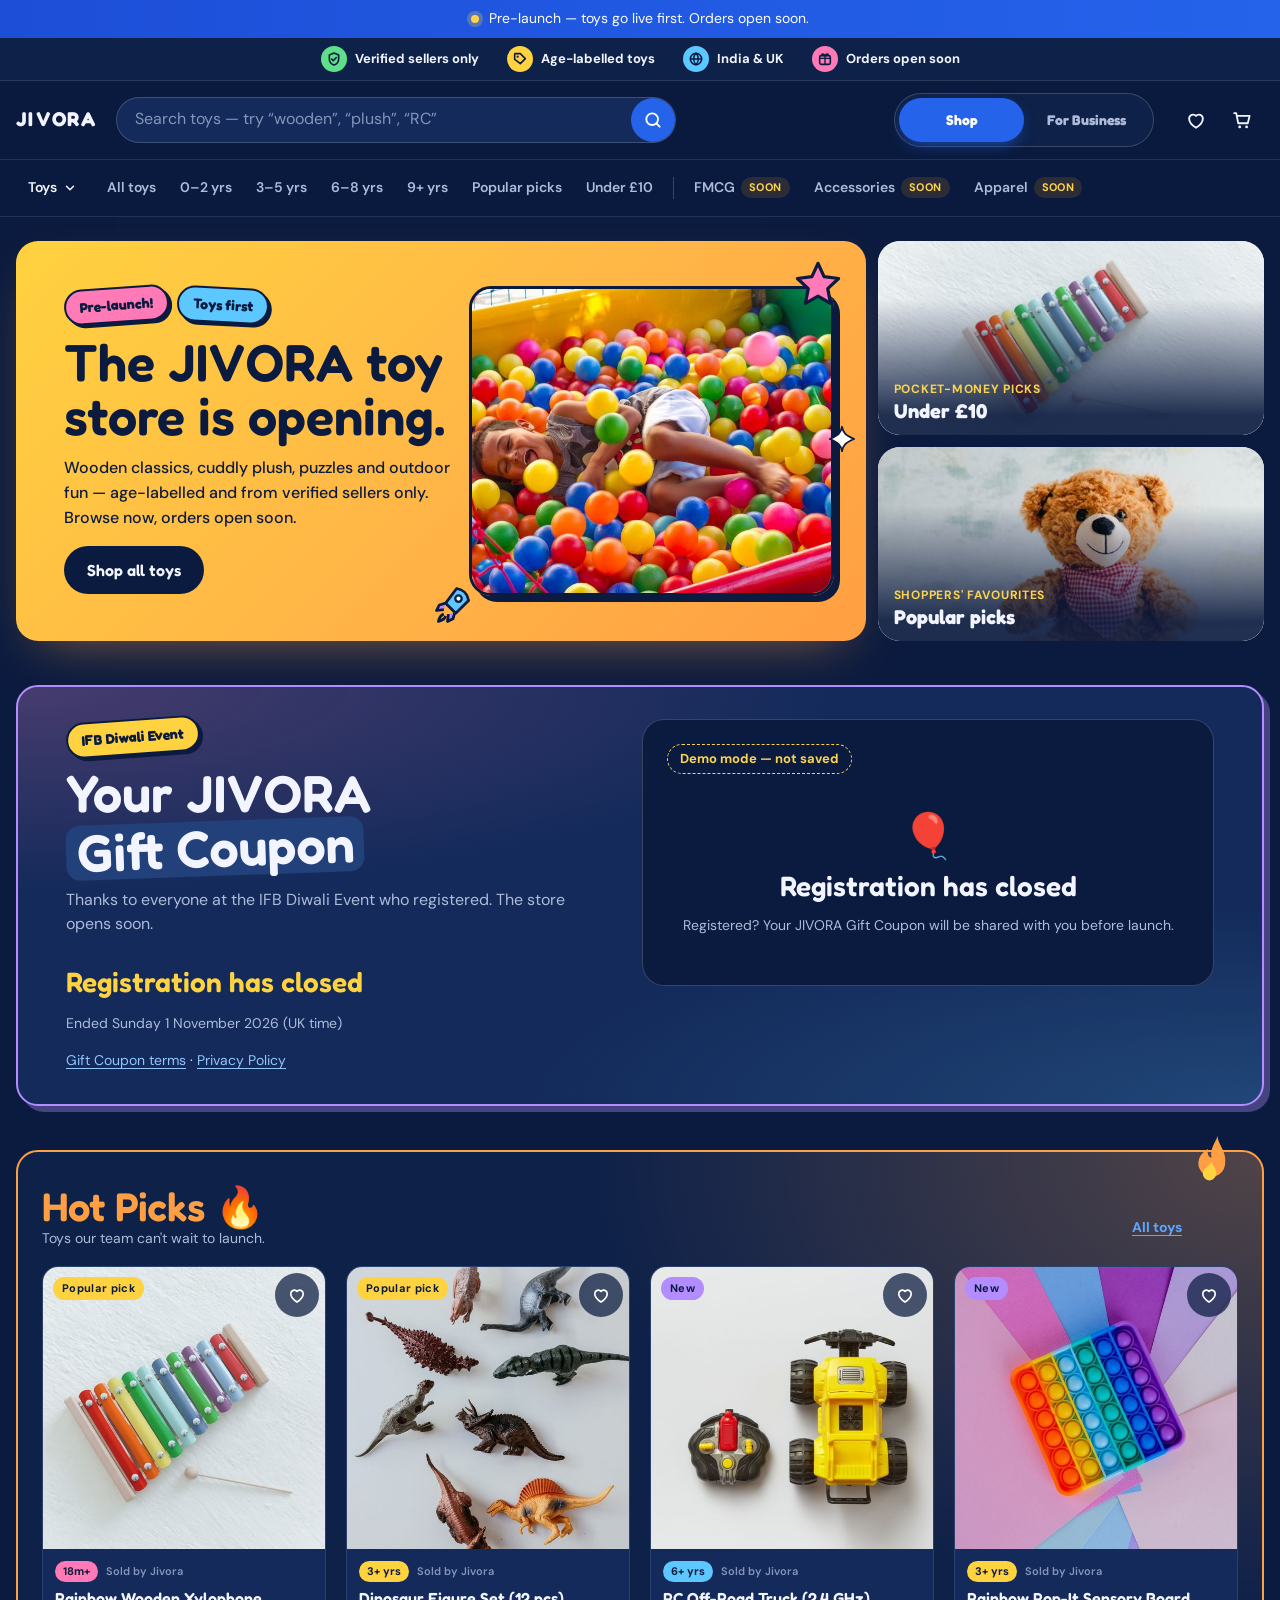
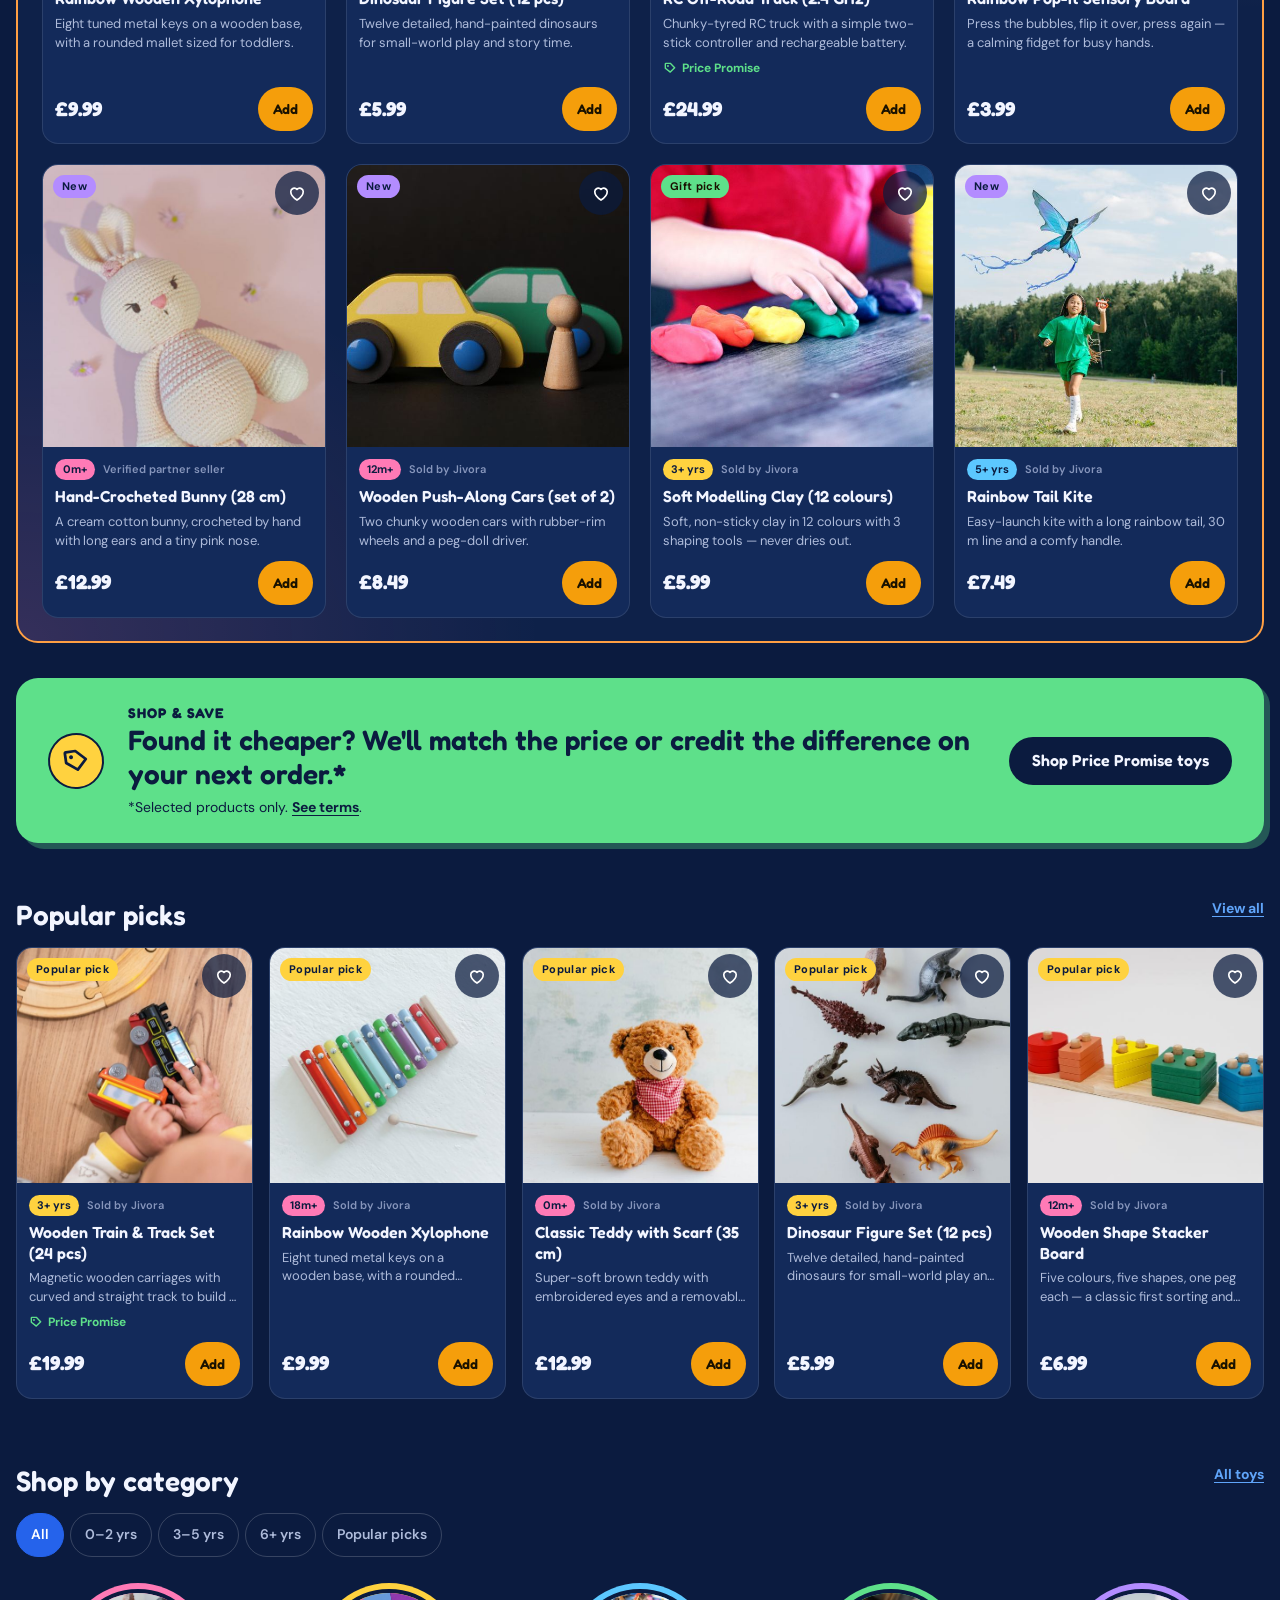
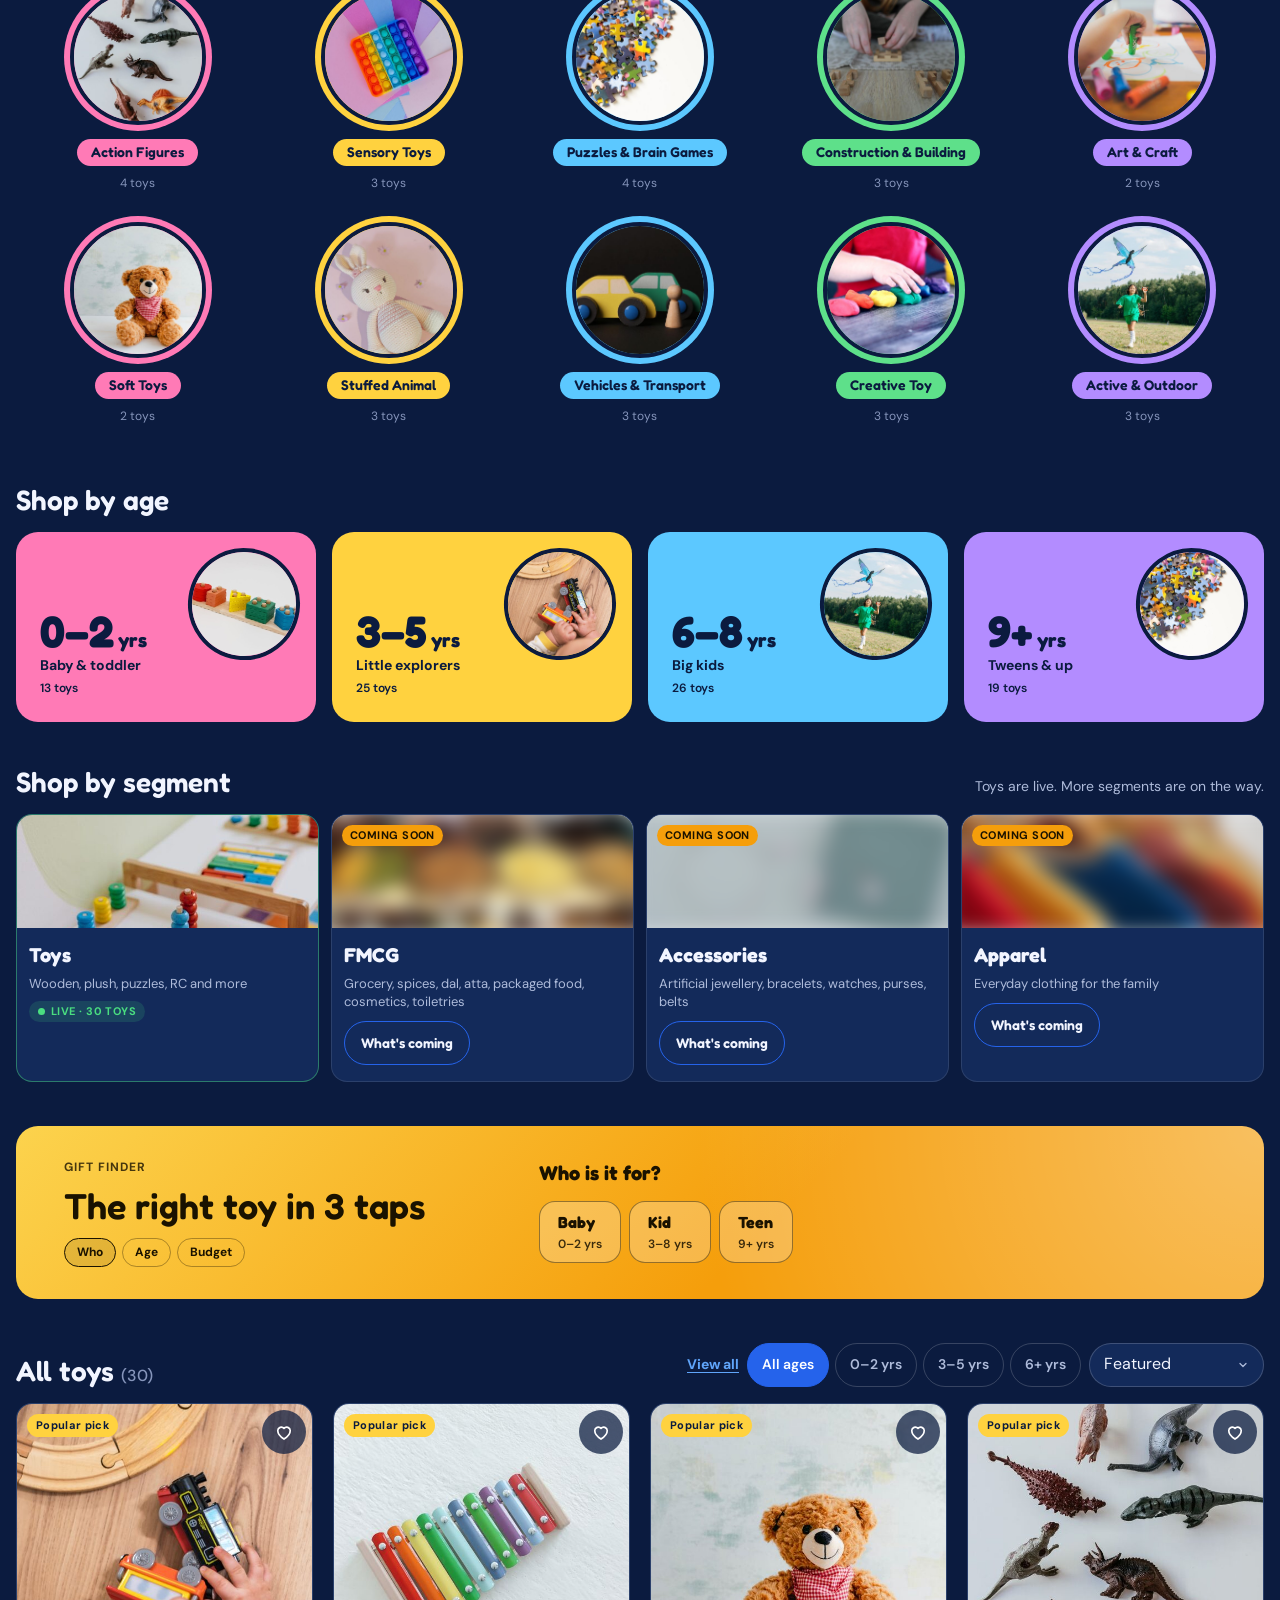
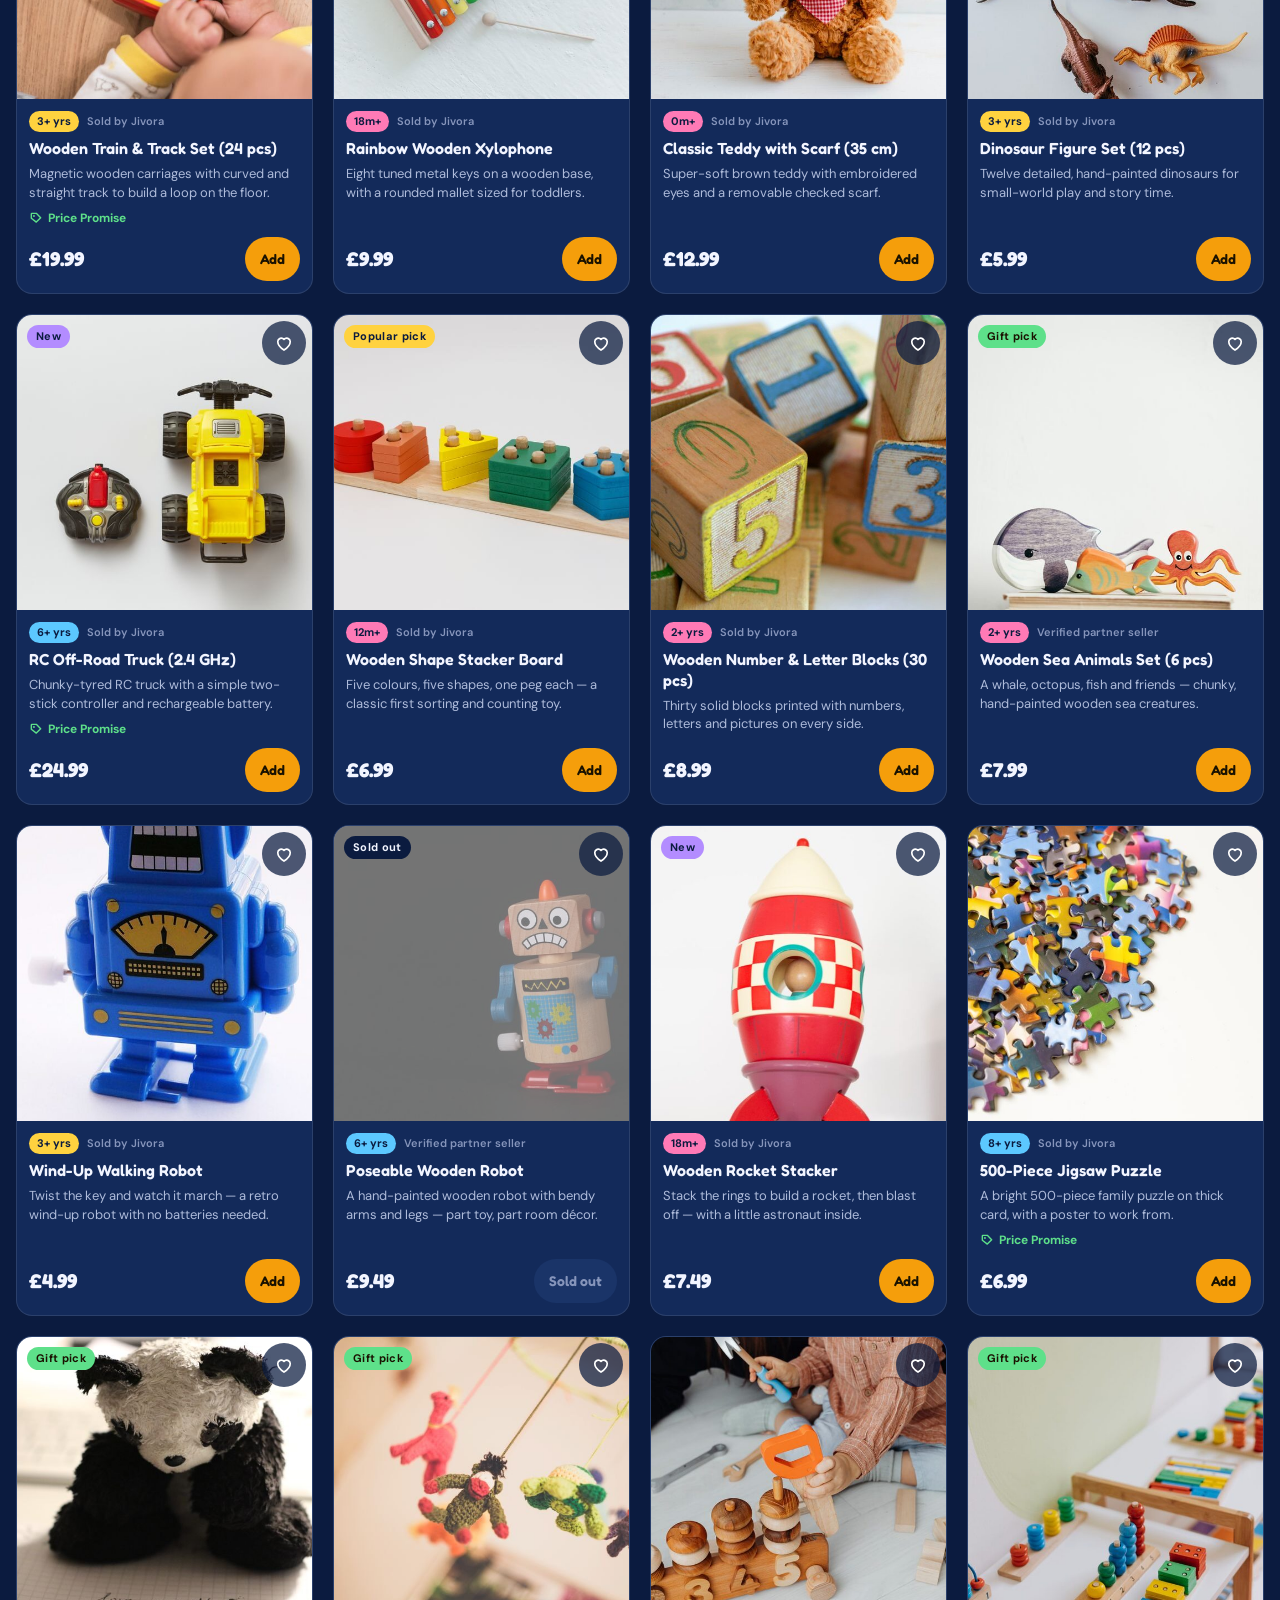
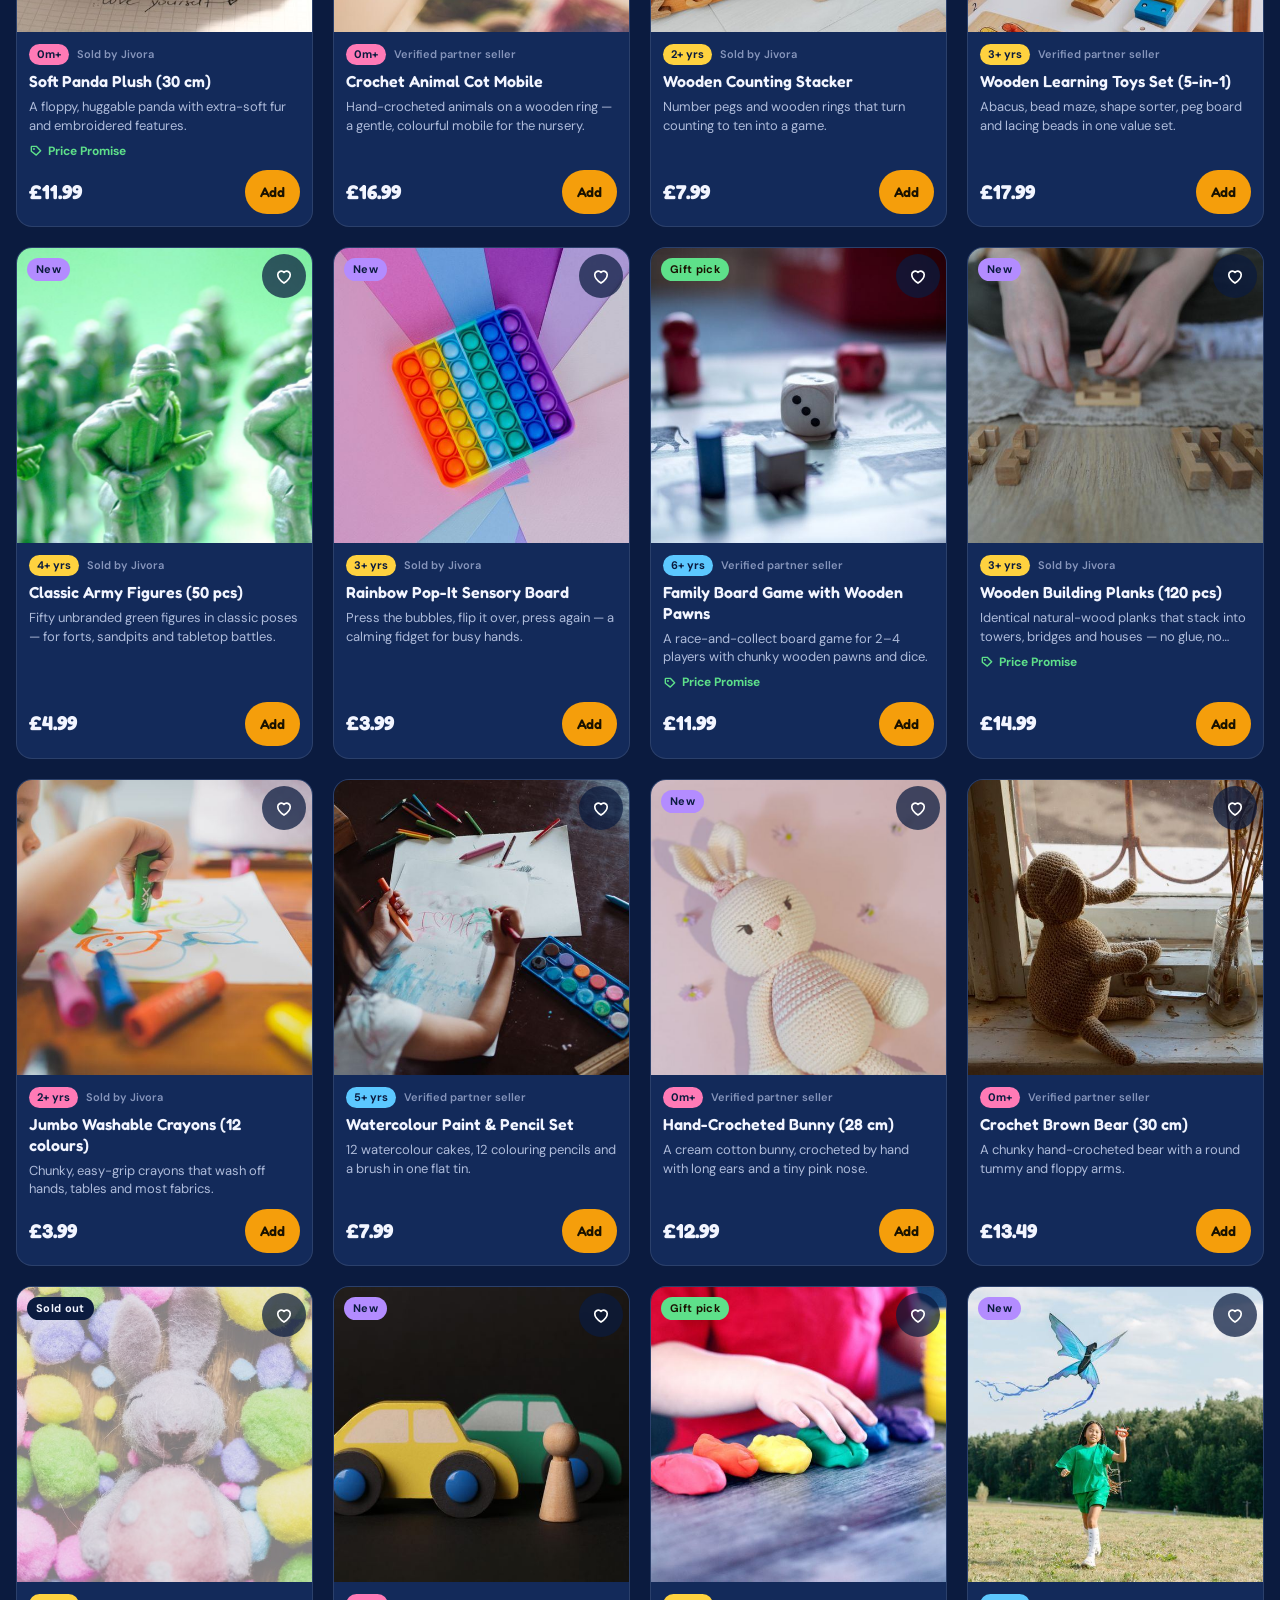
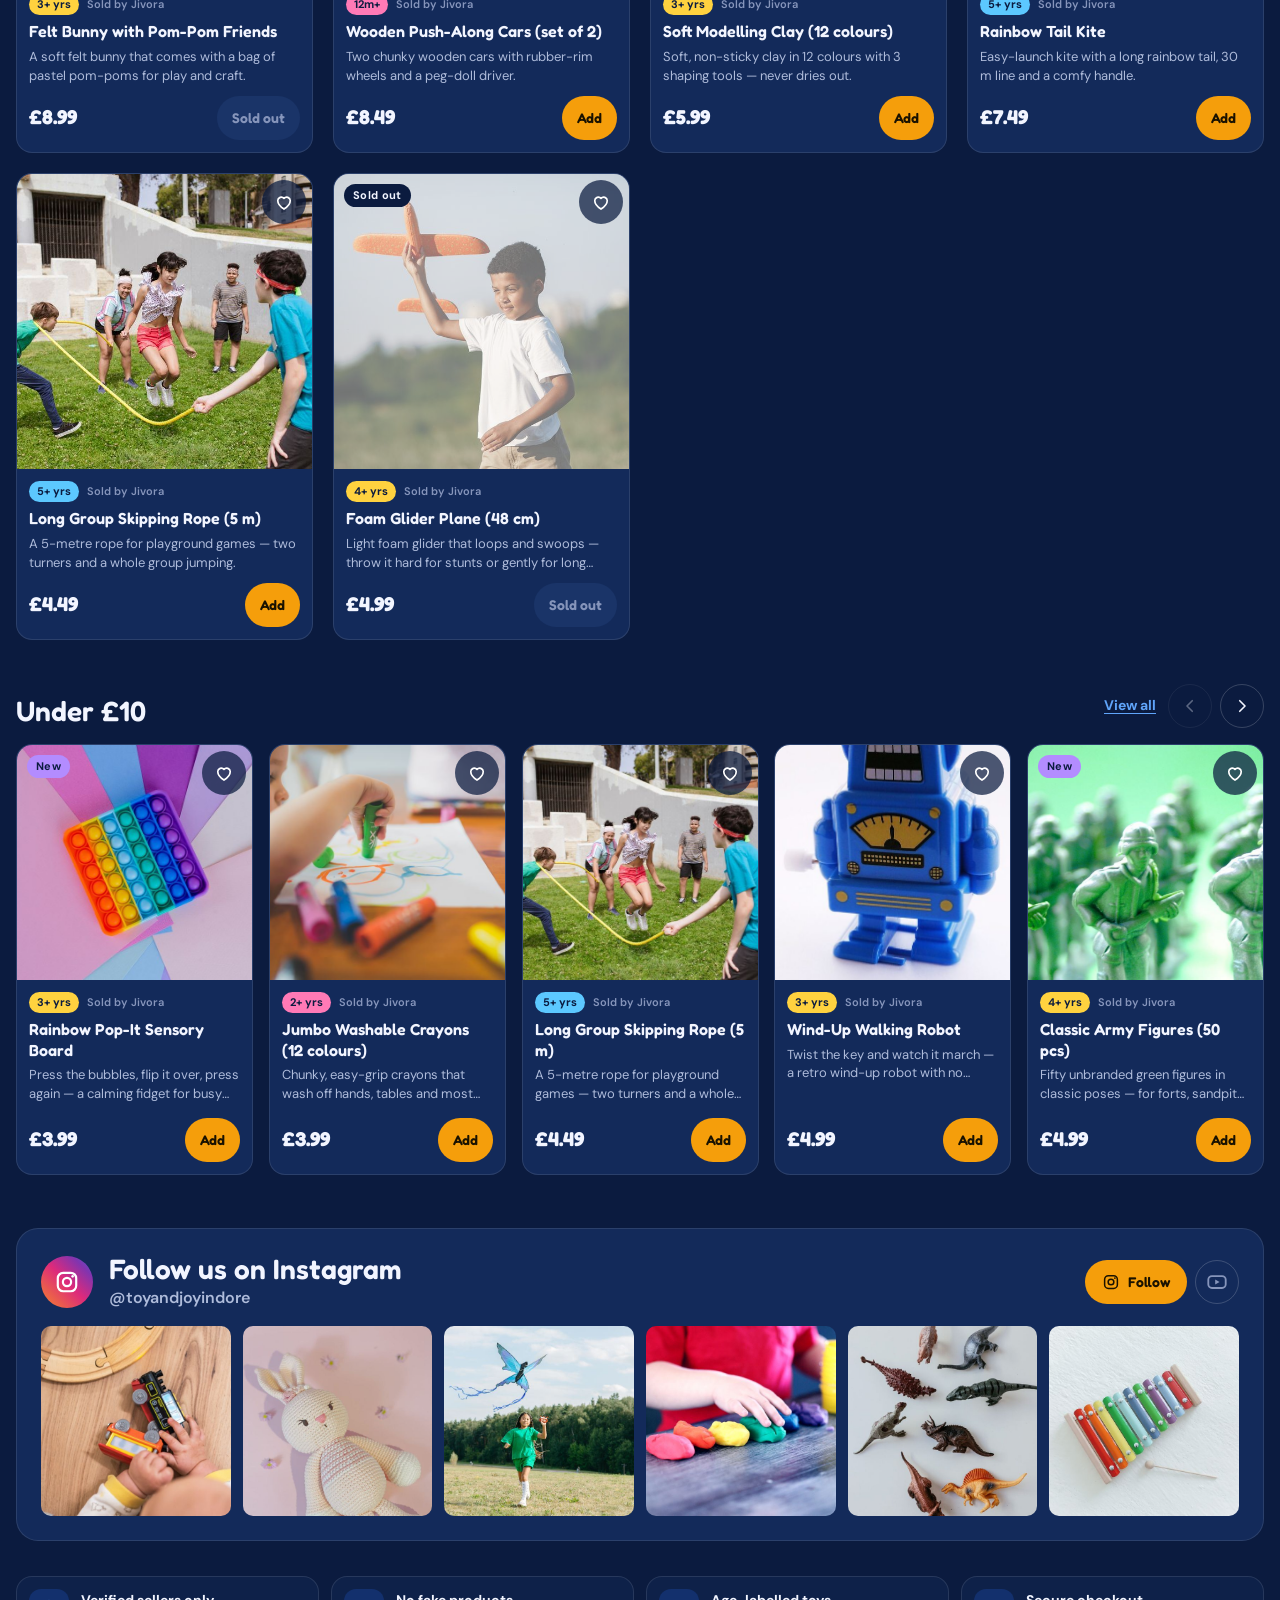
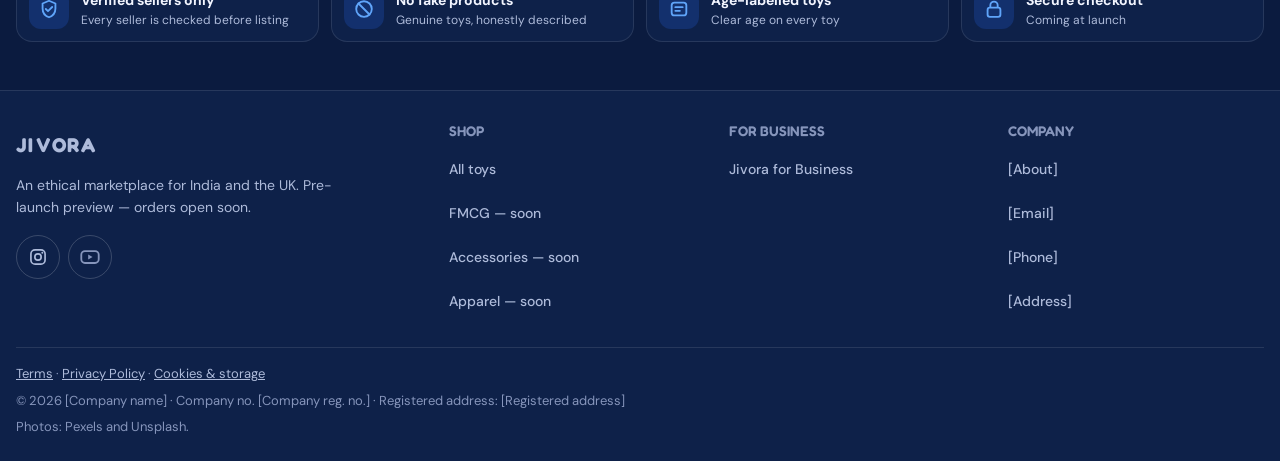
==== commit a780ab78: "IFB Diwali Gift Coupon, GBP-only pricing, wordmark spacing" ====
--- a/index.html
+++ b/index.html
@@ -5,7 +5,7 @@
   product rows and rails, no full-screen "slide" sections (client: "presentation jaisa lag raha hai").
 
   Implements brief items (project brief §11 "Decisions 26 Oct"):
-    D1  Markets India + UK only (no EU, no €)          D2  Region dropdown India ₹ / UK £
+    D1  Markets India + UK only (no EU, no €)          D2  (removed 29 Oct — £ prices only, no region dropdown)
     D3  Client's segments: Toys, FMCG, Accessories, Apparel (no Footwear)
     D4  Pre-launch: only Toys live; other 3 = "Coming soon" (no notify forms since 27 Oct, brief §14 E-9)
     D5  Dark theme kept, presentation feel removed     D6  Two interfaces: "Shop" | "For Business" (?mode=business)
@@ -15,8 +15,8 @@
     D9  Ethical marketplace block, no ratings or testimonials
     D10 Temporary Pexels / Unsplash toy photos (assets/toys/CREDITS.md)
     D11 Pre-launch announcement, demo cart with "Orders opening soon", no date shown
-    D12 Default region India ₹, choice saved     D13 "Sold by Jivora" / "Verified partner seller", no sourcing country
-    D14 Separate ₹ and £ prices and wholesale tiers (no conversion rate)
+    D12 (removed 29 Oct)                          D13 "Sold by Jivora" / "Verified partner seller", no sourcing country
+    D14 (29 Oct) All retail prices and wholesale tiers in £ only
 
   Playful shop mode 27 Oct (brief §13, C6 — reference truetoys.co.uk, ideas only): Fredoka headings in Shop mode, toy palette
     accents, USP bar, warm gradient hero with stickers, "Shop by category" (chip tabs + coloured bubbles), "Shop by age" tiles.
@@ -24,12 +24,14 @@
     category listing page toys.html?cat=<slug>, "Follow us on Instagram" (@toyandjoyindore, opens in a new tab),
     Instagram + YouTube icons in the footer.
 
-  Decisions 27 Oct (brief §14, E-1 – E-4): pre-launch event "Register & get £22.50 off" (event-config.js; honest UK-time
+  Decisions 27 Oct (brief §14, E-1 – E-4): pre-launch registration event (event-config.js; honest UK-time
     countdown before / during / after, 2-step registration form → Google Apps Script, confetti + code on success, "Demo mode —
     not saved" while FORM_ENDPOINT is empty, "Preview — registrations are not saved yet" banner off localhost, ?preview=event /
-    ?preview=after review links; no notify / reminder forms anywhere; event.js), header / USP / drawer "Register for £22.50 off" links, "Hot Picks 🔥"
+    ?preview=after review links; no notify / reminder forms anywhere; event.js), header / USP / drawer event links, "Hot Picks 🔥"
     (products.js hot: true — editorial, no sales claim), "Shop & Save" Price Promise banner + card badges (priceMatch: true),
     terms.html + privacy.html, legal footer placeholders, pre-launch noindex (event-config.js NOINDEX).
+  Decisions 29 Oct (brief §15): the event is the IFB Diwali Event "Your JIVORA Gift Coupon" (no amount shown, required
+    "I am attending the IFB Diwali Event" checkbox), £ prices only (no region dropdown), JI–VORA wordmark spacing (.logo__gap).
 
   Data: products.js (all dummy). Shared behaviour: site.js. Homepage behaviour: script.js. Listing page: toys.js.
   Enhancements 26 Oct (brief §12, E1–E8): story bubbles, Gift Finder, photo crossfade + quick view + heart pop,
@@ -55,10 +57,10 @@
   <link rel="stylesheet" href="./style.css">
   <!-- Event settings (one place for all pages) -->
   <script src="./event-config.js"></script>
-  <!-- Mode + region are set before first paint so the page never flashes the wrong interface -->
+  <!-- Mode is set before first paint so the page never flashes the wrong interface -->
   <script>
     (function () {
-      var d = document.documentElement, mode = null, region = null;
+      var d = document.documentElement, mode = null;
       d.classList.add("js");
       try {
         var params = new URLSearchParams(window.location.search);
@@ -69,9 +71,7 @@
       if (mode !== "business" && mode !== "shop") {
         try { mode = window.localStorage.getItem("jivora-s2-mode"); } catch (e) {}
       }
-      try { region = window.localStorage.getItem("jivora-s2-region"); } catch (e) {}
       d.setAttribute("data-mode", mode === "business" ? "business" : "shop");
-      d.setAttribute("data-region", region === "UK" ? "UK" : "IN");
     })();
   </script>
   <script src="./products.js" defer></script>
@@ -88,7 +88,7 @@
       <span class="announcement__dot" aria-hidden="true"></span>
       <span data-for="shop">Pre-launch — toys go live first. Orders open soon.</span>
       <span data-for="business">Pre-launch — business enquiries are open. Orders open soon.</span>
-      <a class="announcement__link" href="#event" data-for="shop" data-event-link>Get <span data-coupon>£22.50</span> off</a>
+      <a class="announcement__link" href="#event" data-for="shop" data-event-link>IFB Diwali: claim your Gift Coupon</a>
       <a class="announcement__link" href="#enquire" data-for="business">Talk to us</a>
     </p>
   </div>
@@ -97,7 +97,7 @@
   <div class="usp" aria-label="Why shop with JIVORA">
     <div class="usp__track">
       <ul class="usp__list">
-        <li class="usp__item usp__item--offer" data-event-link><a class="usp__link" href="#event"><span class="usp__icon tone-pink" aria-hidden="true"><svg width="16" height="16" viewBox="0 0 24 24"><rect x="4" y="9" width="16" height="11" rx="2" fill="none" stroke="currentColor" stroke-width="2.4"/><path d="M3 9h18M12 9v11M12 9c-1.5-3-5-3.5-5-1.2C7 9 9.5 9 12 9zm0 0c1.5-3 5-3.5 5-1.2C17 9 14.5 9 12 9z" fill="none" stroke="currentColor" stroke-width="2" stroke-linejoin="round"/></svg></span>Register for <span data-coupon>£22.50</span> off</a></li>
+        <li class="usp__item usp__item--offer" data-event-link><a class="usp__link" href="#event"><span class="usp__icon tone-pink" aria-hidden="true"><svg width="16" height="16" viewBox="0 0 24 24"><rect x="4" y="9" width="16" height="11" rx="2" fill="none" stroke="currentColor" stroke-width="2.4"/><path d="M3 9h18M12 9v11M12 9c-1.5-3-5-3.5-5-1.2C7 9 9.5 9 12 9zm0 0c1.5-3 5-3.5 5-1.2C17 9 14.5 9 12 9z" fill="none" stroke="currentColor" stroke-width="2" stroke-linejoin="round"/></svg></span>IFB Diwali: claim your Gift Coupon</a></li>
         <li class="usp__item"><span class="usp__icon tone-green" aria-hidden="true"><svg width="16" height="16" viewBox="0 0 24 24"><path d="M12 3l7 3v5.5c0 4.4-3 8.2-7 9.5-4-1.3-7-5.1-7-9.5V6l7-3z" fill="none" stroke="currentColor" stroke-width="2.4" stroke-linejoin="round"/><path d="M8.5 12l2.4 2.4L15.5 9.8" fill="none" stroke="currentColor" stroke-width="2.4" stroke-linecap="round" stroke-linejoin="round"/></svg></span>Verified sellers only</li>
         <li class="usp__item"><span class="usp__icon tone-yellow" aria-hidden="true"><svg width="16" height="16" viewBox="0 0 24 24"><path d="M4 12.5V5a1 1 0 0 1 1-1h7.5L20 11.5 12.5 19 4 12.5z" fill="none" stroke="currentColor" stroke-width="2.4" stroke-linejoin="round"/><circle cx="8.5" cy="8.5" r="1.6" fill="currentColor"/></svg></span>Age-labelled toys</li>
         <li class="usp__item"><span class="usp__icon tone-sky" aria-hidden="true"><svg width="16" height="16" viewBox="0 0 24 24"><circle cx="12" cy="12" r="8.5" fill="none" stroke="currentColor" stroke-width="2.4"/><path d="M3.5 12h17M12 3.5c2.4 2.4 3.5 5.3 3.5 8.5s-1.1 6.1-3.5 8.5c-2.4-2.4-3.5-5.3-3.5-8.5S9.6 5.9 12 3.5z" fill="none" stroke="currentColor" stroke-width="2"/></svg></span>India &amp; UK</li>
@@ -115,7 +115,7 @@
       </button>
 
       <a class="logo" href="index.html" data-mode-link aria-label="JIVORA home">
-        <span class="logo__word">JIVORA</span>
+        <span class="logo__word" role="img" aria-label="JIVORA">JI<span class="logo__gap">VORA</span></span>
       </a>
 
       <form class="search" role="search" action="index.html" data-search>
@@ -133,11 +133,6 @@
       </div>
 
       <div class="header__actions">
-        <label class="visually-hidden" for="region">Region and currency</label>
-        <select class="region" id="region" data-region-select>
-          <option value="IN">India ₹</option>
-          <option value="UK">UK £</option>
-        </select>
         <button class="icon-btn" type="button" data-open-sheet="wishlist" data-for="shop" aria-label="Wishlist, 0 items">
           <svg width="22" height="22" viewBox="0 0 24 24" aria-hidden="true"><path d="M12 20.5s-7.5-4.6-7.5-10.2A4.3 4.3 0 0 1 12 7.6a4.3 4.3 0 0 1 7.5 2.7c0 5.6-7.5 10.2-7.5 10.2z" fill="none" stroke="currentColor" stroke-width="2" stroke-linejoin="round"/></svg>
           <span class="count" data-count="wishlist" aria-hidden="true">0</span>
@@ -168,14 +163,14 @@
           <div class="megamenu__panel" id="megamenu-panel" data-megamenu-panel></div>
         </div>
         <ul class="catnav__list" data-for="shop">
-          <li data-event-link><a class="catnav__link catnav__link--offer" href="#event">Get <span data-coupon>£22.50</span> off<span class="visually-hidden"> — register for the pre-launch offer</span></a></li>
+          <li data-event-link><a class="catnav__link catnav__link--offer" href="#event">IFB Diwali: claim your Gift Coupon</a></li>
           <li><a class="catnav__link" href="toys.html" data-mode-link data-catnav="">All toys</a></li>
           <li><a class="catnav__link" href="toys.html?age=0-2" data-mode-link data-catnav="age=0-2">0–2 yrs</a></li>
           <li><a class="catnav__link" href="toys.html?age=3-5" data-mode-link data-catnav="age=3-5">3–5 yrs</a></li>
           <li><a class="catnav__link" href="toys.html?age=6-8" data-mode-link data-catnav="age=6-8">6–8 yrs</a></li>
           <li><a class="catnav__link" href="toys.html?age=9%2B" data-mode-link data-catnav="age=9+">9+ yrs</a></li>
           <li><a class="catnav__link" href="toys.html?popular=1" data-mode-link data-catnav="popular=1">Popular picks</a></li>
-          <li><a class="catnav__link" href="toys.html?price=under" data-mode-link data-catnav="price=under" data-under-label>Under ₹999</a></li>
+          <li><a class="catnav__link" href="toys.html?price=under" data-mode-link data-catnav="price=under" data-under-label>Under £10</a></li>
           <li class="catnav__sep" aria-hidden="true"></li>
           <li><button class="catnav__link" type="button" data-soon="fmcg">FMCG <span class="soon-pill">Soon</span></button></li>
           <li><button class="catnav__link" type="button" data-soon="accessories">Accessories <span class="soon-pill">Soon</span></button></li>
@@ -203,11 +198,6 @@
         </button>
       </div>
       <div class="drawer__body">
-        <label class="drawer__label" for="drawer-region">Region &amp; currency</label>
-        <select class="region region--block" id="drawer-region" data-region-select>
-          <option value="IN">India ₹</option>
-          <option value="UK">UK £</option>
-        </select>
         <p class="drawer__label">Interface</p>
         <div class="mode-toggle mode-toggle--block" role="group" aria-label="Choose interface">
           <span class="mode-toggle__thumb" aria-hidden="true"></span>
@@ -215,9 +205,9 @@
           <button class="mode-toggle__btn" type="button" data-set-mode="business" aria-pressed="false">For Business</button>
         </div>
         <ul class="drawer__list" data-for="shop">
-          <li data-event-link><a class="drawer__offer" href="index.html#event" data-go-mode="shop">Register for <span data-coupon>£22.50</span> off</a></li>
+          <li data-event-link><a class="drawer__offer" href="index.html#event" data-go-mode="shop">IFB Diwali: claim your Gift Coupon</a></li>
           <li><a href="#popular" data-mode-link>Popular picks</a></li>
-          <li><a href="toys.html?price=under" data-mode-link data-under-label>Under ₹999</a></li>
+          <li><a href="toys.html?price=under" data-mode-link data-under-label>Under £10</a></li>
         </ul>
         <p class="drawer__label" data-for="shop">Shop by age</p>
         <ul class="drawer__list" data-for="shop" data-drawer-ages></ul>
@@ -252,11 +242,11 @@
             <span class="sticker sticker--pink">Pre-launch!</span>
             <span class="sticker sticker--sky">Toys first</span>
           </p>
-          <h1 class="promo__title" id="shop-title">The JIVORA toy store is opening.</h1>
+          <h1 class="promo__title" id="shop-title">The <span class="brand-name">JIVORA</span> toy store is opening.</h1>
           <p class="promo__text">Wooden classics, cuddly plush, puzzles and outdoor fun — age-labelled and from verified sellers only. Browse now, orders open soon.</p>
           <div class="promo__ctas">
             <a class="btn btn--dark" href="toys.html" data-mode-link>Shop all toys</a>
-            <a class="btn btn--line-dark" href="#event" data-event-link>Get <span data-coupon>£22.50</span> off</a>
+            <a class="btn btn--line-dark" href="#event" data-event-link>IFB Diwali: claim your Gift Coupon</a>
           </div>
         </div>
         <div class="fun-hero__media">
@@ -269,7 +259,7 @@
       </div>
       <a class="promo__side promo__side--a" href="toys.html?price=under" data-mode-link>
         <img src="assets/toys/rainbow-xylophone.jpg" alt="" width="800" height="533" loading="lazy">
-        <span class="promo__side-text"><span class="promo__side-kicker">Pocket-money picks</span><span class="promo__side-title" data-under-label>Under ₹999</span></span>
+        <span class="promo__side-text"><span class="promo__side-kicker">Pocket-money picks</span><span class="promo__side-title" data-under-label>Under £10</span></span>
       </a>
       <a class="promo__side promo__side--b" href="#popular">
         <img src="assets/toys/teddy-bear.jpg" alt="" width="533" height="800" loading="lazy">
@@ -277,9 +267,9 @@
       </a>
     </section>
 
-    <!-- ===== PRE-LAUNCH EVENT: "Register & get £22.50 off" (brief §14 E-1, E-9 – E-11) =====
+    <!-- ===== PRE-LAUNCH EVENT: IFB Diwali Event "Your JIVORA Gift Coupon" (brief §14 E-1, E-9 – E-11, Decisions 29 Oct) =====
          Phase comes from event-config.js (UK time): before = countdown to start + "Registration opens on 1 Nov" message;
-         during = countdown to end + registration form; after = "This offer has ended". No reminder / notify forms.
+         during = countdown to end + registration form; after = "Registration has closed". The coupon value is never shown. No reminder / notify forms.
          The countdown counts to fixed moments, so it never resets on refresh or for a new visitor.
          ?preview=event shows the "during" state (form open) and ?preview=after the ended state, with a "Preview" badge
          — for client review only; without the parameter the real dates decide. Filled and switched by event.js. -->
@@ -288,9 +278,9 @@
         <div class="event" data-event data-phase="before">
           <p class="preview-badge" data-preview-badge hidden>Preview</p>
           <div class="event__intro">
-            <p class="event__stickers"><span class="sticker sticker--yellow">Pre-launch event</span><span class="sticker sticker--pink" data-phase-show="during" hidden>Live now</span></p>
-            <h2 class="event__title" id="event-title">Register &amp; get <span class="event__amount" data-coupon>£22.50</span> off</h2>
-            <p class="event__text" data-event-text>Register on event day and <span data-coupon>£22.50</span> is added to your JIVORA account when orders open.</p>
+            <p class="event__stickers"><span class="sticker sticker--yellow">IFB Diwali Event</span><span class="sticker sticker--pink" data-phase-show="during" hidden>Live now</span></p>
+            <h2 class="event__title" id="event-title">Your <span class="brand-name">JIVORA</span> <span class="event__highlight">Gift Coupon</span></h2>
+            <p class="event__text" data-event-text>Exclusive for IFB Diwali Event participants. Register on 1 November to receive your Gift Coupon, redeemable when JIVORA officially launches.</p>
 
             <div class="event__clock" data-phase-hide="after">
               <p class="event__clock-label" data-timer-label>Event starts in</p>
@@ -301,15 +291,15 @@
                 <span class="timer__unit" data-unit="s"><span class="timer__num" data-num="s">00</span><span class="timer__lbl">secs</span></span>
               </div>
             </div>
-            <p class="event__ended" data-phase-show="after" hidden>This offer has ended</p>
+            <p class="event__ended" data-phase-show="after" hidden>Registration has closed</p>
             <p class="event__when" data-event-when></p>
 
             <ul class="event__points" data-phase-hide="after">
-              <li><span data-coupon>£22.50</span> added to your JIVORA account at launch</li>
-              <li>One registration per email</li>
+              <li>For IFB Diwali Event participants</li>
+              <li>One Gift Coupon per person and email</li>
               <li>Takes about a minute</li>
             </ul>
-            <p class="event__links"><a href="terms.html#offer">Offer terms</a><span aria-hidden="true"> · </span><a href="privacy.html">Privacy Policy</a></p>
+            <p class="event__links"><a href="terms.html#offer">Gift Coupon terms</a><span aria-hidden="true"> · </span><a href="privacy.html">Privacy Policy</a></p>
           </div>
 
           <div class="event__panel">
@@ -320,7 +310,7 @@
             <!-- Before / after the event: message only (no forms) -->
             <div class="event__msg" data-phase-hide="during">
               <p class="event__msg-icon" aria-hidden="true" data-msg-icon>⏳</p>
-              <h3 class="event__msg-title" data-msg-title>Registration opens on 1 Nov — come back to claim <span data-coupon>£22.50</span> off</h3>
+              <h3 class="event__msg-title" data-msg-title>Registration opens on 1 Nov — come back to claim your Gift Coupon</h3>
               <p class="event__msg-text" data-msg-text></p>
             </div>
 
@@ -373,6 +363,11 @@
                   <p class="field__error" id="reg-cats-err" hidden></p>
                 </fieldset>
                 <div class="consent">
+                  <input type="checkbox" id="reg-ifb" name="ifbParticipant" required aria-describedby="reg-ifb-err">
+                  <label for="reg-ifb">I am attending the IFB Diwali Event</label>
+                  <p class="field__error" id="reg-ifb-err" hidden></p>
+                </div>
+                <div class="consent">
                   <input type="checkbox" id="reg-terms" name="consentTerms" required aria-describedby="reg-terms-err">
                   <label for="reg-terms">I agree to the <a href="terms.html" target="_blank" rel="noopener">Terms</a> and <a href="privacy.html" target="_blank" rel="noopener">Privacy Policy</a></label>
                   <p class="field__error" id="reg-terms-err" hidden></p>
@@ -385,7 +380,7 @@
                 <div class="hp" aria-hidden="true"><label for="reg-hp">Leave this field empty</label><input id="reg-hp" type="text" name="hp_check" value="" tabindex="-1" autocomplete="off" data-lpignore="true" data-1p-ignore data-honeypot></div>
                 <div class="reg__actions">
                   <button class="btn btn--ghost" type="button" data-reg-back>Back</button>
-                  <button class="btn btn--primary reg__submit" type="submit" data-reg-submit>Register &amp; claim <span data-coupon>£22.50</span></button>
+                  <button class="btn btn--primary reg__submit" type="submit" data-reg-submit>Claim my Gift Coupon</button>
                 </div>
               </fieldset>
               <p class="form-msg reg__msg" role="status" aria-live="polite" data-reg-msg></p>
@@ -394,10 +389,10 @@
             <!-- Success -->
             <div class="reg-done" data-reg-done hidden tabindex="-1" aria-labelledby="reg-done-title">
               <p class="reg-done__icon" aria-hidden="true">🎉</p>
-              <h3 class="reg-done__title" id="reg-done-title">You're in!</h3>
-              <p class="reg-done__text"><strong data-coupon>£22.50</strong> will be added to your account at launch.</p>
+              <h3 class="reg-done__title" id="reg-done-title">You're registered!</h3>
+              <p class="reg-done__text" data-reg-text>Your JIVORA Gift Coupon will be shared with you before launch.</p>
               <div class="reg-done__code" data-reg-code hidden>
-                <span class="reg-done__code-label">Your code</span>
+                <span class="reg-done__code-label">Your coupon code:</span>
                 <strong class="reg-done__code-value" data-reg-code-value></strong>
                 <button class="btn btn--sm btn--ghost" type="button" data-reg-copy>Copy</button>
               </div>
@@ -546,11 +541,11 @@
       </div>
     </section>
 
-    <!-- ===== UNDER ₹999 / £10 RAIL ===== -->
+    <!-- ===== UNDER £10 RAIL ===== -->
     <section class="block" id="under" data-for="shop" aria-labelledby="under-title">
       <div class="container">
         <div class="block__head">
-          <h2 class="block__title" id="under-title" data-under-label>Under ₹999</h2>
+          <h2 class="block__title" id="under-title" data-under-label>Under £10</h2>
           <div class="block__tools">
             <a class="block__link" href="toys.html?price=under" data-mode-link>View all</a>
             <div class="rail-nav" data-rail-nav="under">
@@ -755,7 +750,7 @@
     <div class="container footer__inner">
       <div class="footer__brand">
         <a class="logo" href="index.html" data-mode-link aria-label="JIVORA home">
-          <span class="logo__word">JIVORA</span>
+          <span class="logo__word" role="img" aria-label="JIVORA">JI<span class="logo__gap">VORA</span></span>
         </a>
         <p>An ethical marketplace for India and the UK. Pre-launch preview — orders open soon.</p>
         <ul class="social" aria-label="Jivora on social media">
--- a/style.css
+++ b/style.css
@@ -462,6 +462,17 @@
   letter-spacing: 0.06em;
 }
 
+/* Client 29 Oct: extra space between "I" and "V". Fredoka's kerning pulls the V under the I ("JVORA"), so kerning is off
+   for the name and the wordmark adds a small gap (the name stays JIVORA; role="img" + aria-label read it as one word) */
+.logo__word,
+.brand-name {
+  font-kerning: none;
+}
+
+.logo__gap {
+  margin-left: 0.08em;
+}
+
 .search {
   position: relative;
   display: flex;
@@ -506,20 +517,6 @@
   align-items: center;
   justify-content: flex-end;
   gap: 2px;
-}
-
-.region {
-  min-height: 44px;
-  max-width: 104px;
-  padding: 0 28px 0 12px;
-  border: 1.5px solid var(--line-2);
-  border-radius: var(--r-pill);
-  background: var(--surface) url("data:image/svg+xml,%3Csvg xmlns='http://www.w3.org/2000/svg' width='12' height='12' viewBox='0 0 24 24'%3E%3Cpath d='M6 9l6 6 6-6' fill='none' stroke='%23AEBBDA' stroke-width='2.6' stroke-linecap='round' stroke-linejoin='round'/%3E%3C/svg%3E") no-repeat right 10px center;
-  font-size: var(--fs-16);
-  font-weight: 600;
-  -webkit-appearance: none;
-  appearance: none;
-  margin-right: 4px;
 }
 
 .rfq-btn {
@@ -601,12 +598,6 @@
   margin-bottom: var(--s-4);
 }
 
-.region--block {
-  width: 100%;
-  max-width: none;
-  margin: 0;
-}
-
 /* Category / business nav strip — scrolls sideways inside itself on small screens */
 .catnav {
   position: relative;
@@ -728,9 +719,8 @@
   animation: pulse 2.4s ease-in-out infinite;
 }
 
-/* Below 1024px the full toggle and the region select live in the drawer / catnav pill */
-.header__inner > .mode-toggle,
-.header__actions > .region {
+/* Below 1024px the full toggle lives in the drawer / catnav pill */
+.header__inner > .mode-toggle {
   display: none;
 }
 
@@ -766,10 +756,6 @@
   .header__inner > .mode-toggle {
     display: grid;
     width: 260px;
-  }
-
-  .header__actions > .region {
-    display: block;
   }
 
   .search {
@@ -4290,7 +4276,7 @@
   line-height: 1.05;
 }
 
-.event__amount {
+.event__highlight {
   display: inline-block;
   padding: 0 10px;
   border-radius: 14px;
@@ -4432,10 +4418,6 @@
   font-family: var(--font-fun);
   font-size: clamp(1.35rem, 1.1rem + 1vw, 1.75rem);
   line-height: 1.2;
-}
-
-.event__msg-title [data-coupon] {
-  color: var(--toy-yellow);
 }
 
 .event__msg-text {
@@ -4460,7 +4442,7 @@
   text-transform: uppercase;
 }
 
-.event[data-phase="after"] .event__amount {
+.event[data-phase="after"] .event__highlight {
   background: var(--surface-3);
   color: var(--text);
 }
@@ -5097,6 +5079,36 @@
   .legal__toc a:hover { border-color: var(--blue-2); }
 }
 
+/* ===== REGISTER PAGE (register/index.html — short QR landing: slim header + event + slim footer) ===== */
+.page-register main {
+  padding-bottom: var(--block-y);
+}
+
+.reg-head {
+  background: rgba(11, 27, 63, 0.94);
+  border-bottom: 1px solid var(--line);
+}
+
+.reg-head__inner,
+.reg-foot__inner {
+  display: flex;
+  flex-wrap: wrap;
+  align-items: center;
+  justify-content: space-between;
+  gap: var(--s-2);
+  padding-block: 14px;
+}
+
+.reg-foot {
+  border-top: 1px solid var(--line);
+  color: var(--faint);
+  font-size: var(--fs-13);
+}
+
+.reg-foot a {
+  color: var(--muted);
+}
+
 /* ===== REDUCED MOTION ===== */
 @media (prefers-reduced-motion: reduce) {
   html {
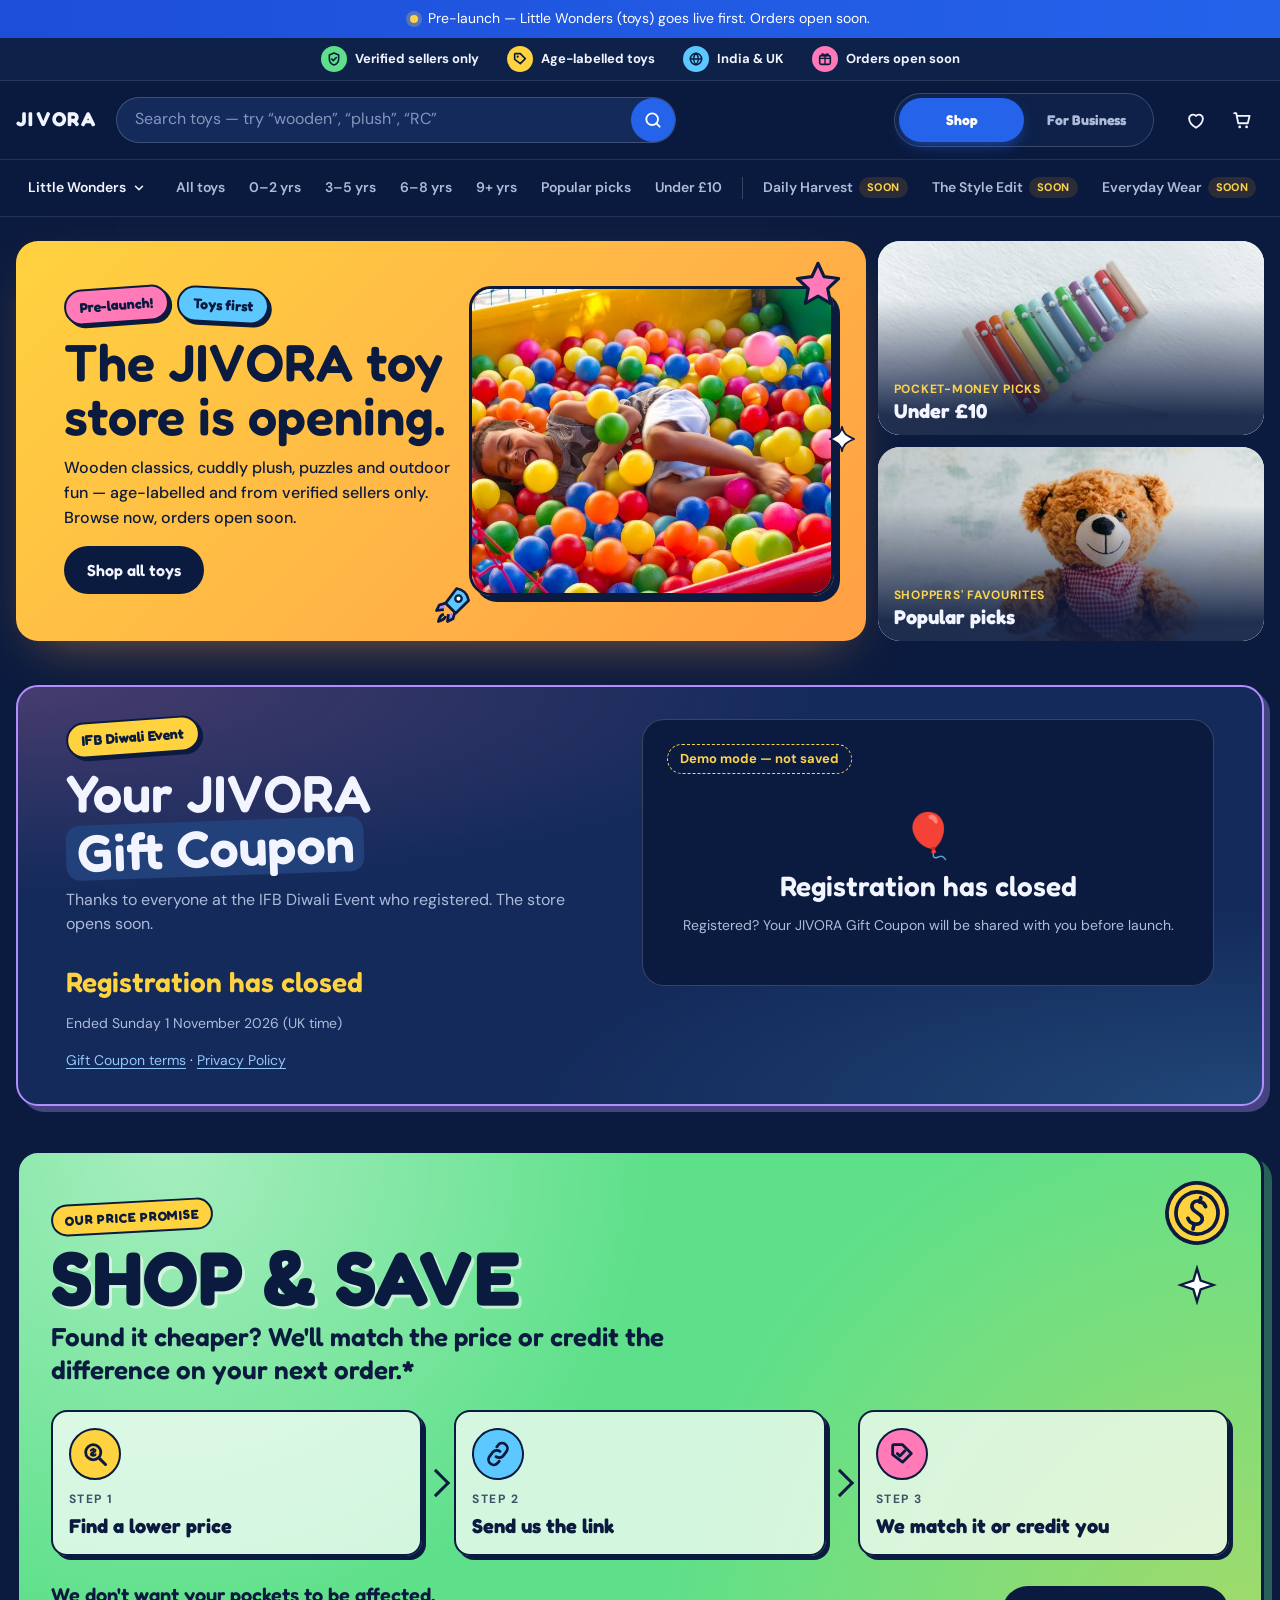
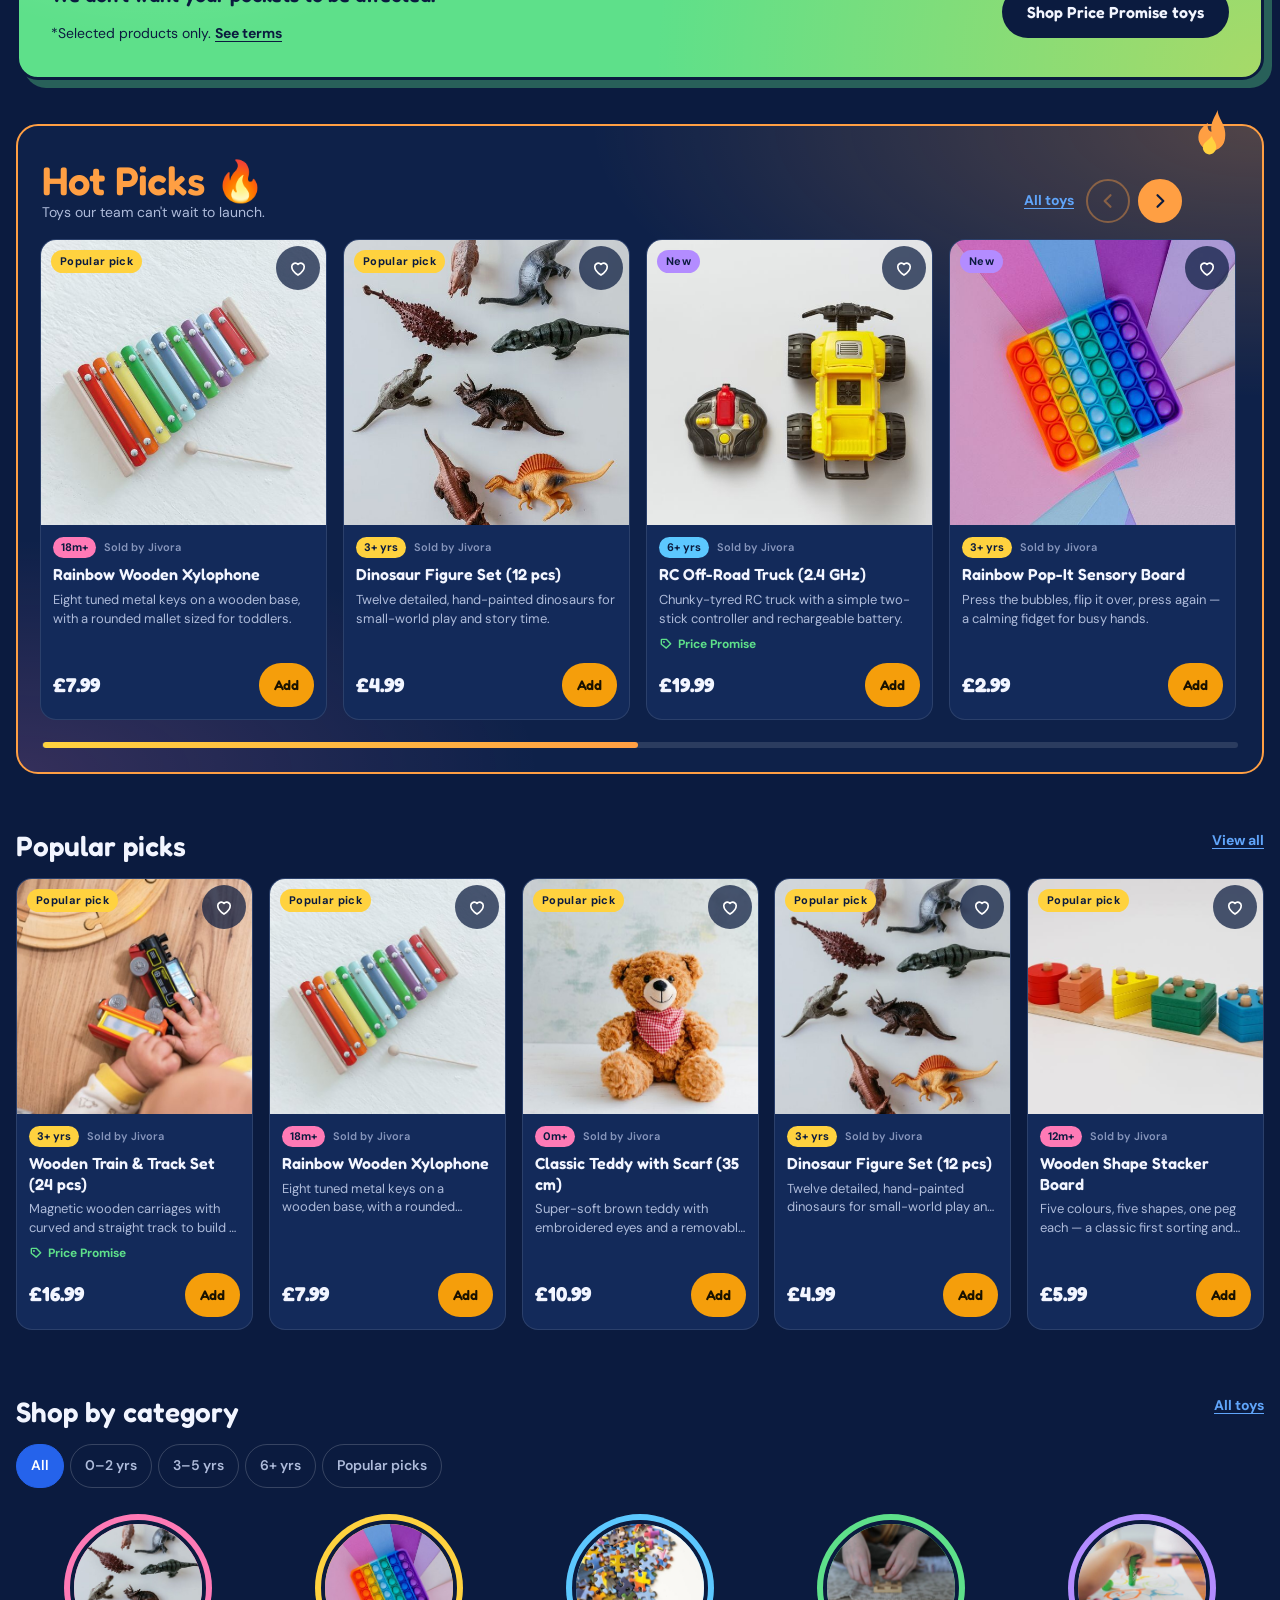
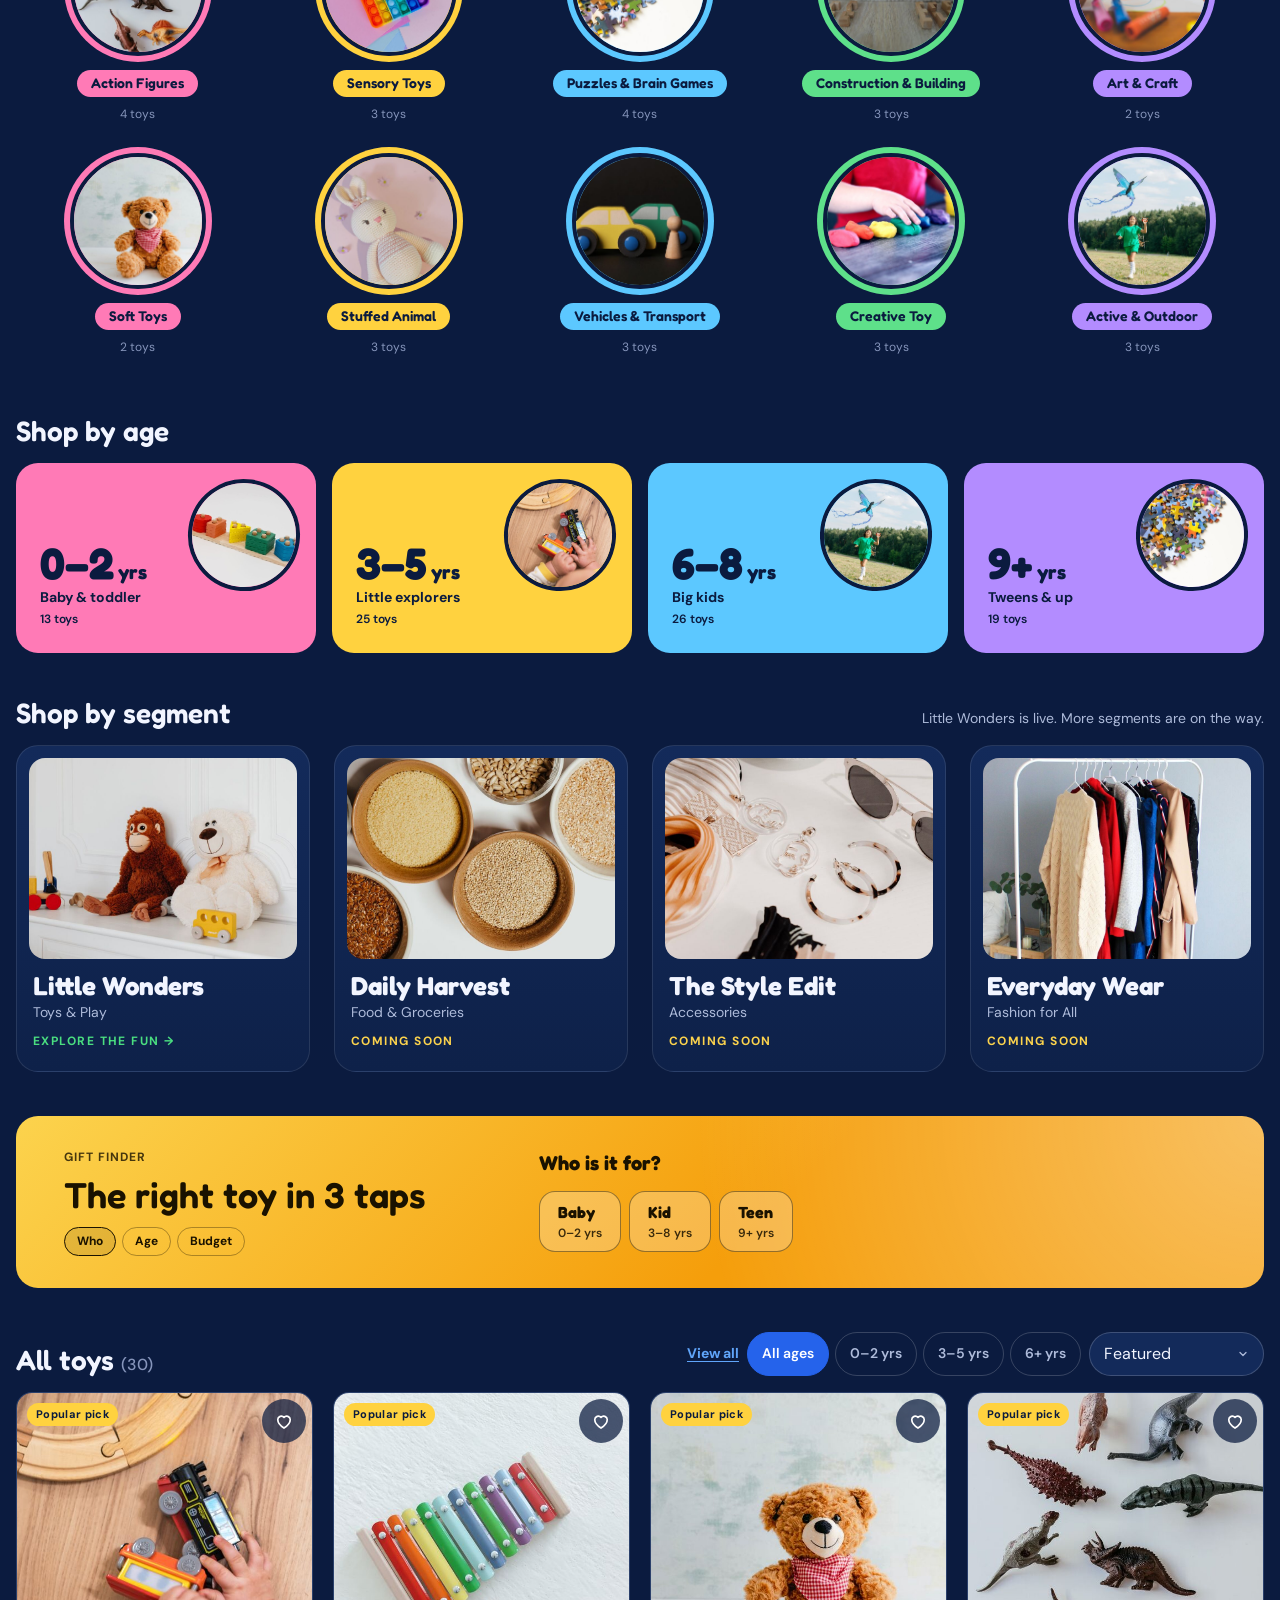
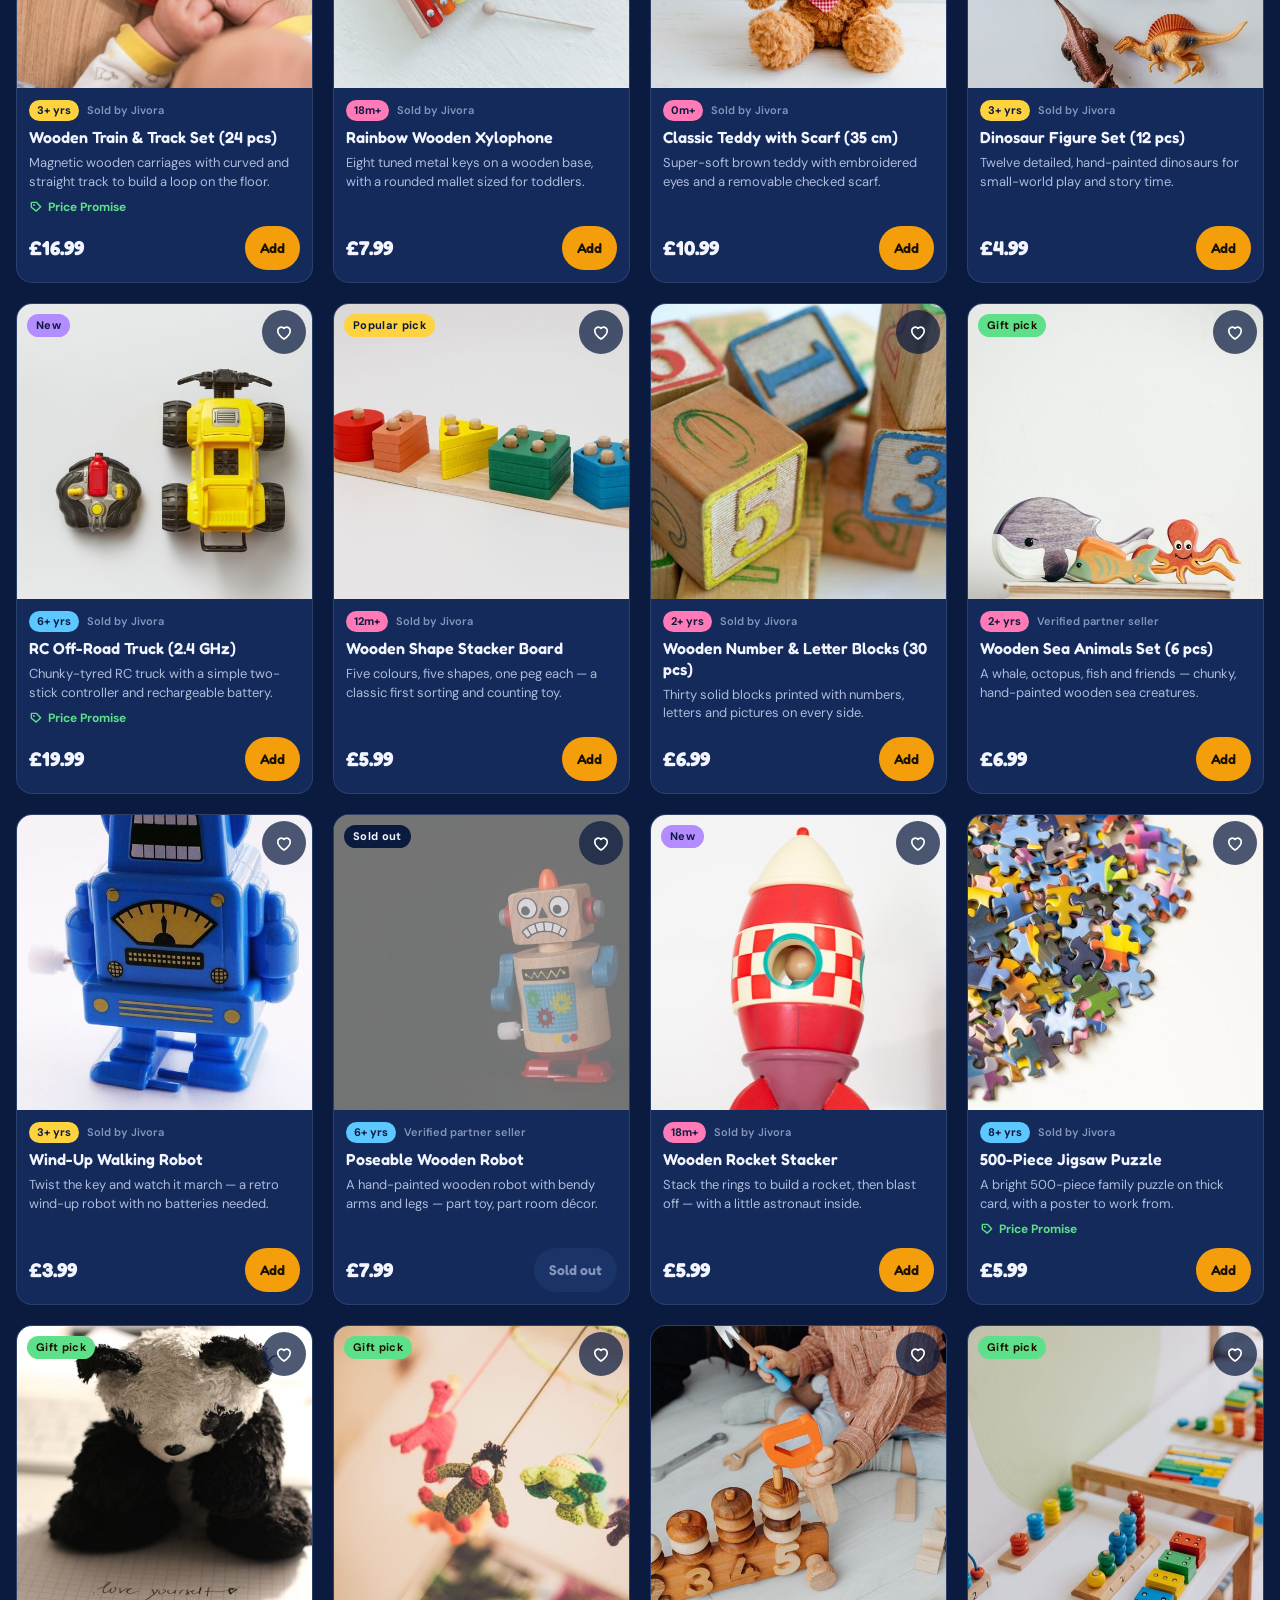
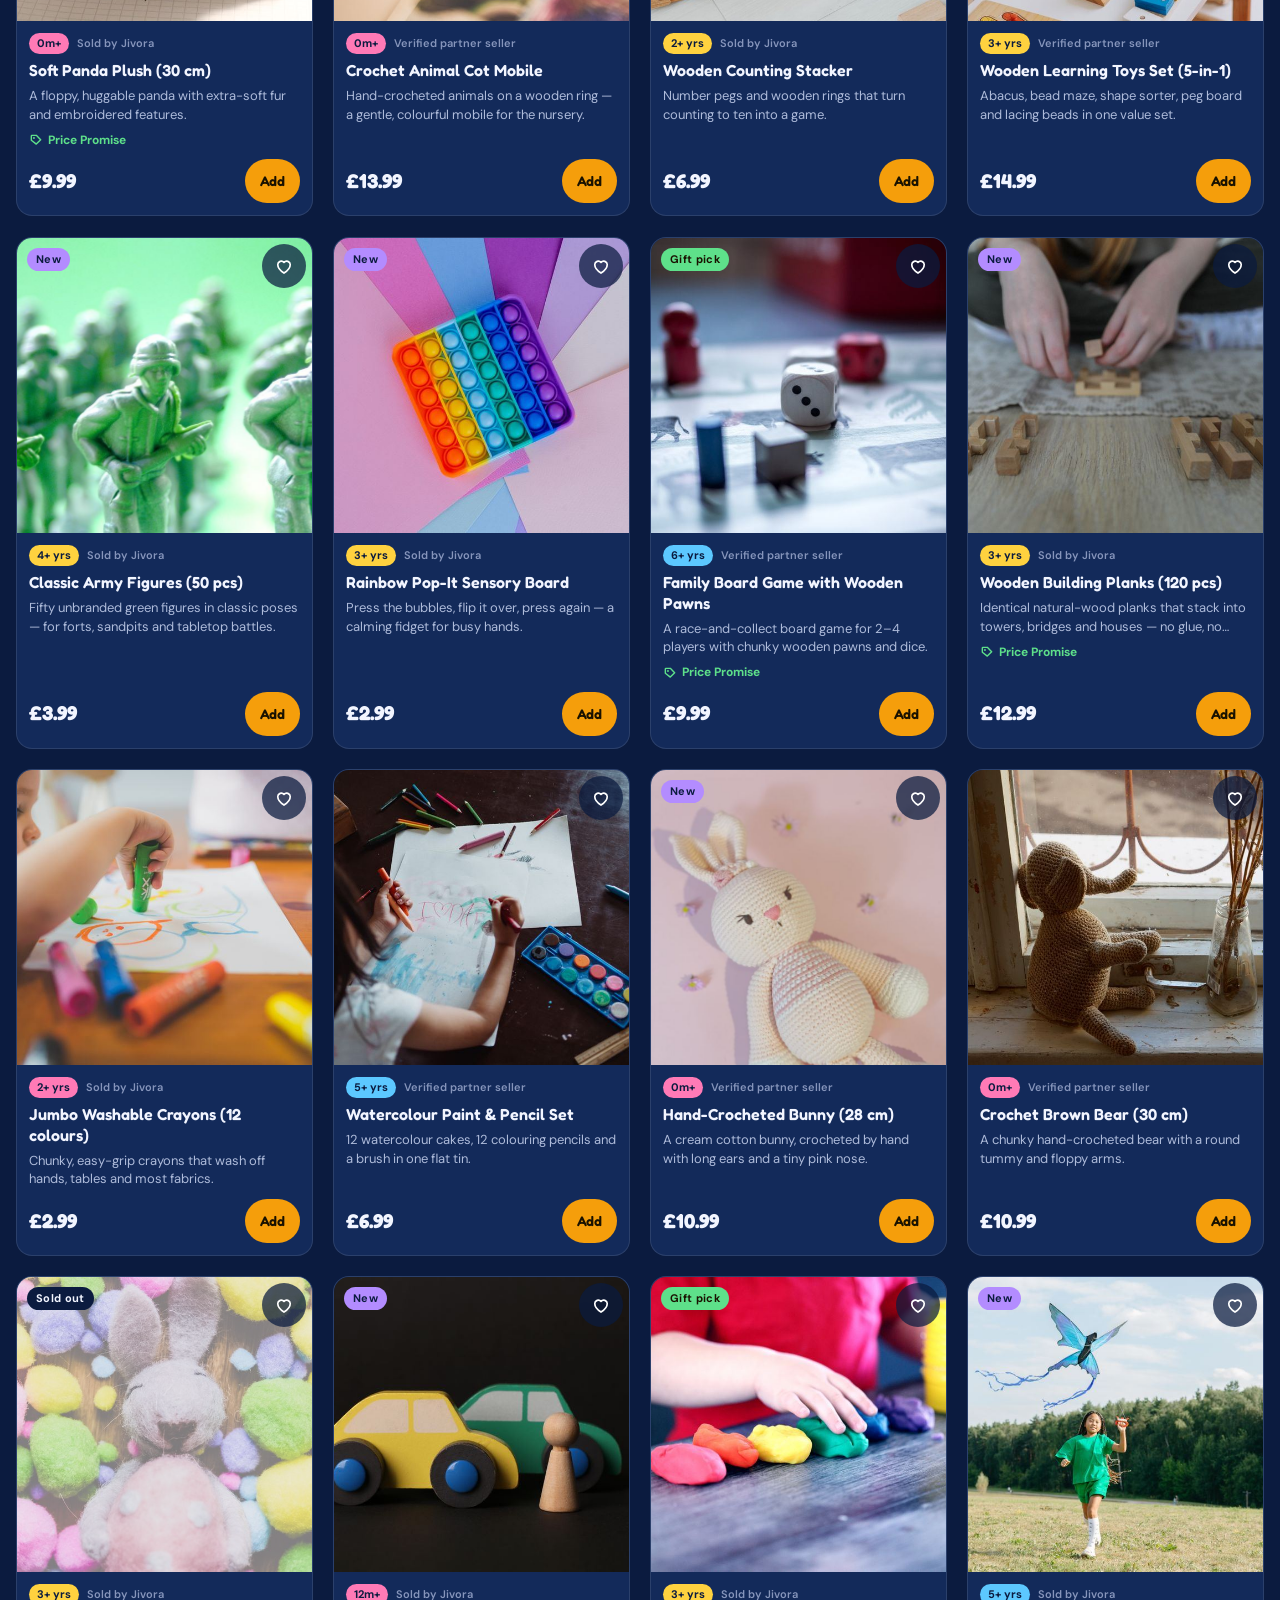
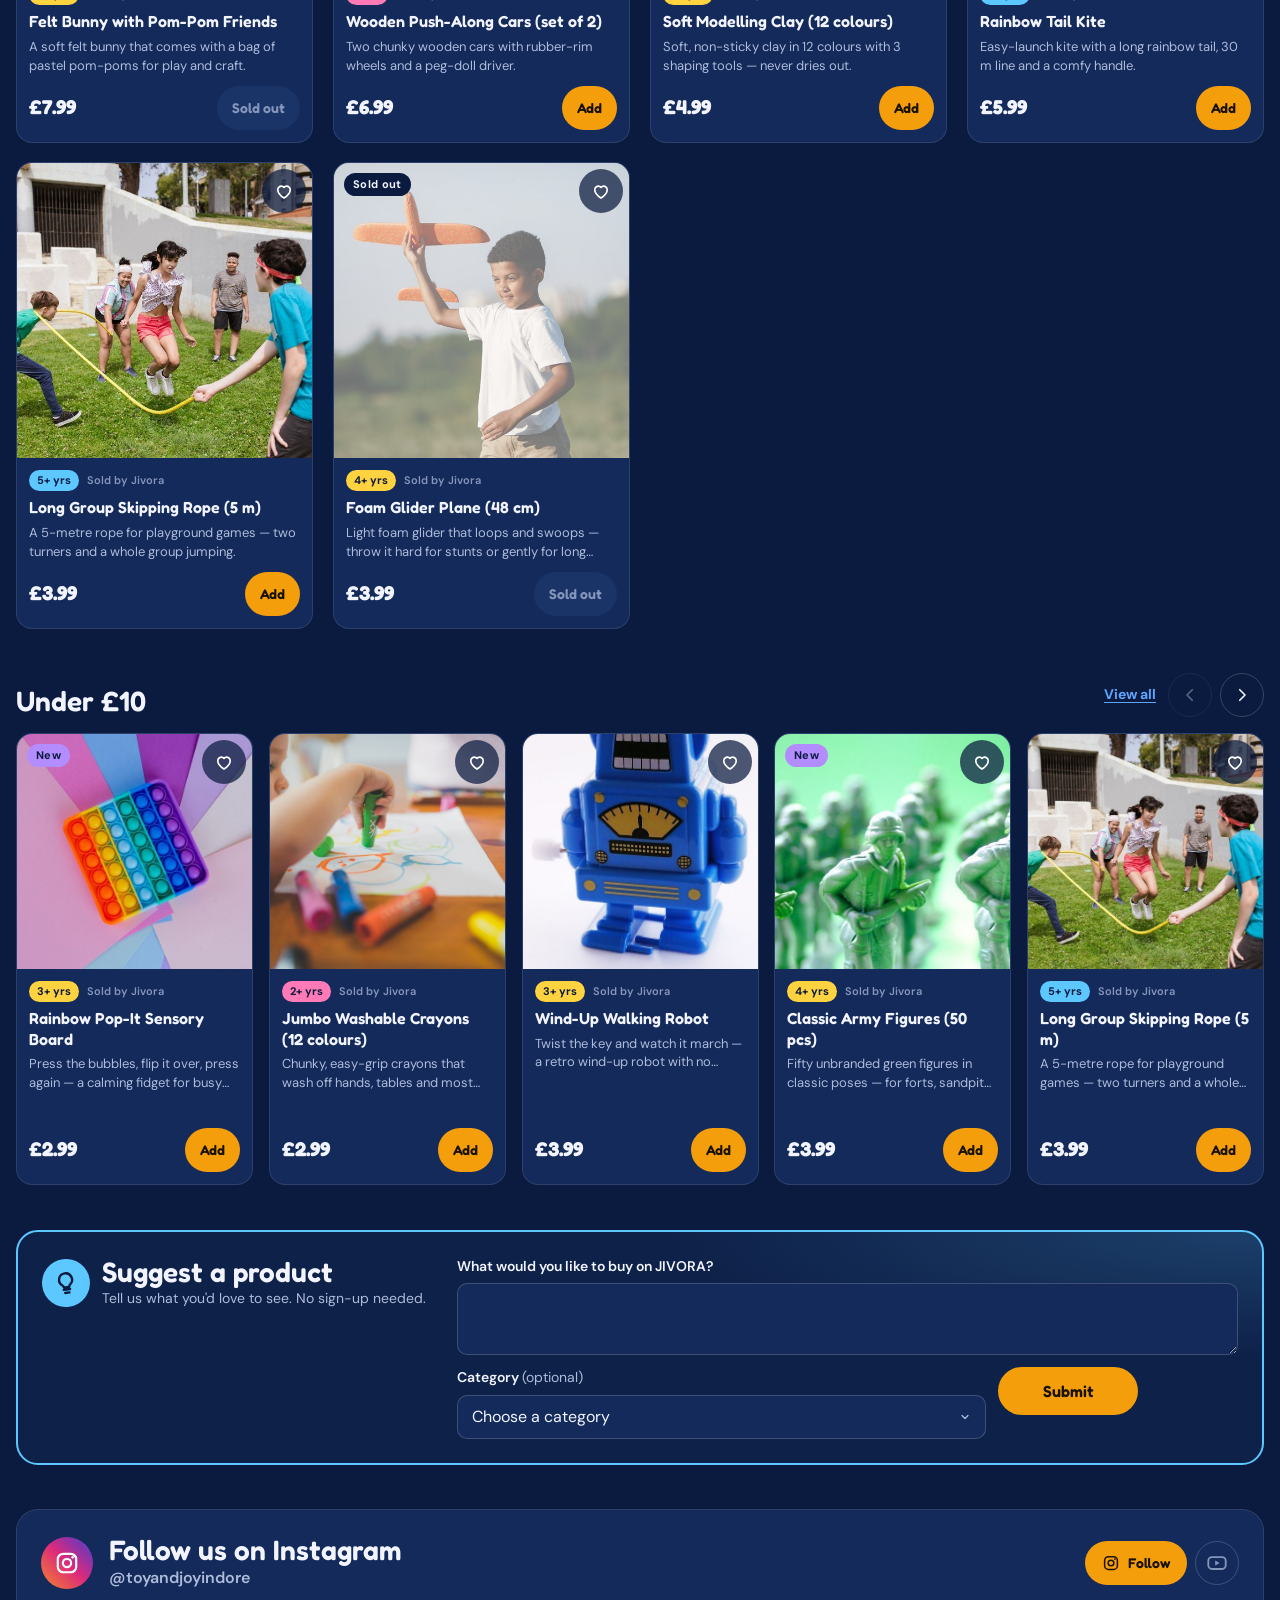
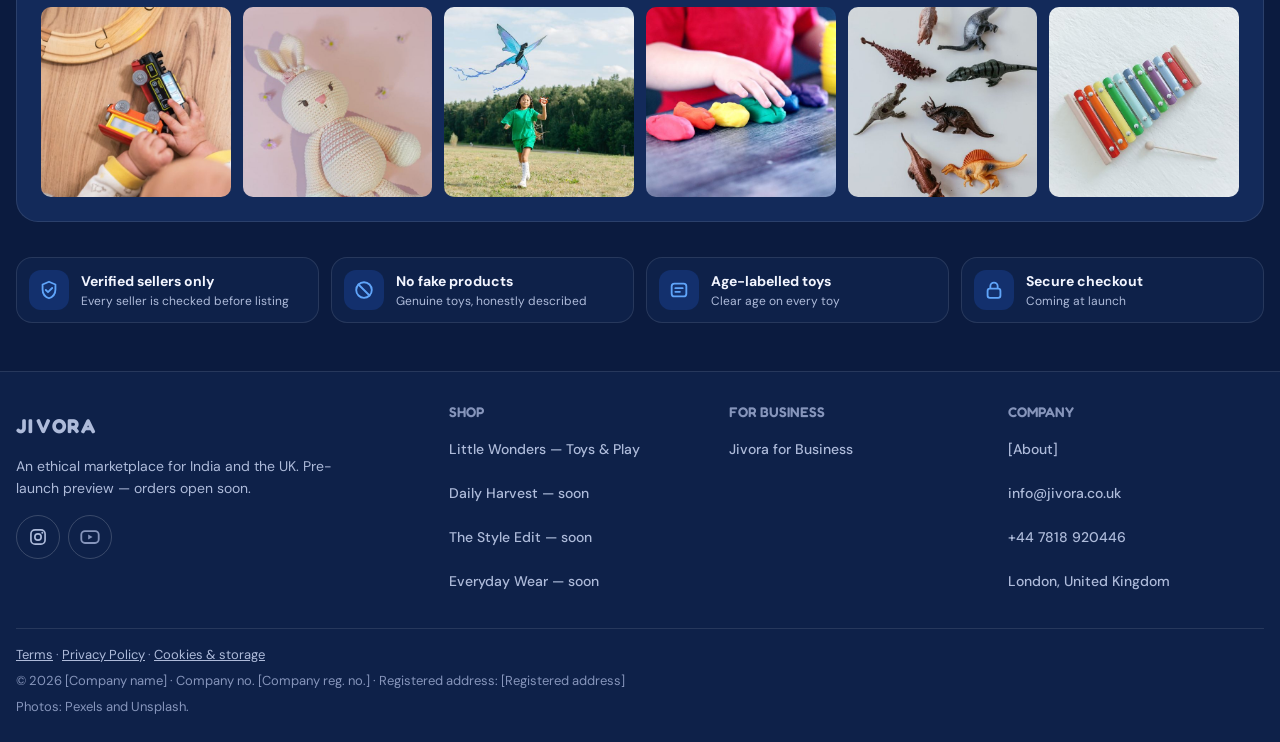
==== commit 626c3e7b: "Client updates 31 Oct: segments, Shop & Save, Hot Picks slider, suggestions - Segments renamed (Litt" ====
--- a/index.html
+++ b/index.html
@@ -6,7 +6,8 @@
 
   Implements brief items (project brief §11 "Decisions 26 Oct"):
     D1  Markets India + UK only (no EU, no €)          D2  (removed 29 Oct — £ prices only, no region dropdown)
-    D3  Client's segments: Toys, FMCG, Accessories, Apparel (no Footwear)
+    D3  Client's segments: Toys, FMCG, Accessories, Apparel (no Footwear) — shown as Little Wonders, Daily Harvest,
+        The Style Edit, Everyday Wear (Decisions 31 Oct)
     D4  Pre-launch: only Toys live; other 3 = "Coming soon" (no notify forms since 27 Oct, brief §14 E-9)
     D5  Dark theme kept, presentation feel removed     D6  Two interfaces: "Shop" | "For Business" (?mode=business)
     D7  Shopper mode: photo, name, price, age, short description, add to cart (demo), wishlist, trust message
@@ -38,7 +39,7 @@
   cart bounce + confetti, blurred coming-soon previews, trust strip, business launch-journey timeline.
   Motion: small card fade-ups, toggle slide, drawer/sheet slides, confetti, timeline draw — transform/opacity only,
   off under prefers-reduced-motion.
-  Bracket placeholders (client-only info): [Email] [Phone] [Address] [Company name] [Company reg. no.]
+  Bracket placeholders (client-only info): [Company name] [Company reg. no.]
   [Registered address] [About]; JIVORA text wordmark only (no logo file in the client docs).
 -->
 <!DOCTYPE html>
@@ -86,7 +87,7 @@
   <div class="announcement">
     <p class="announcement__text">
       <span class="announcement__dot" aria-hidden="true"></span>
-      <span data-for="shop">Pre-launch — toys go live first. Orders open soon.</span>
+      <span data-for="shop">Pre-launch — Little Wonders (toys) goes live first. Orders open soon.</span>
       <span data-for="business">Pre-launch — business enquiries are open. Orders open soon.</span>
       <a class="announcement__link" href="#event" data-for="shop" data-event-link>IFB Diwali: claim your Gift Coupon</a>
       <a class="announcement__link" href="#enquire" data-for="business">Talk to us</a>
@@ -157,9 +158,9 @@
           <button class="mode-toggle__btn" type="button" data-set-mode="shop" aria-pressed="true">Shop</button>
           <button class="mode-toggle__btn" type="button" data-set-mode="business" aria-pressed="false">Business</button>
         </div>
-        <!-- "Toys" mega-menu: 10 client categories (filled by site.js from products.js) -->
+        <!-- "Little Wonders" (Toys segment) mega-menu: 10 client categories (filled by site.js from products.js) -->
         <div class="megamenu" data-for="shop" data-megamenu>
-          <button class="catnav__link megamenu__btn" type="button" aria-expanded="false" aria-controls="megamenu-panel" data-megamenu-toggle>Toys</button>
+          <button class="catnav__link megamenu__btn" type="button" aria-expanded="false" aria-controls="megamenu-panel" data-megamenu-toggle>Little Wonders</button>
           <div class="megamenu__panel" id="megamenu-panel" data-megamenu-panel></div>
         </div>
         <ul class="catnav__list" data-for="shop">
@@ -172,9 +173,9 @@
           <li><a class="catnav__link" href="toys.html?popular=1" data-mode-link data-catnav="popular=1">Popular picks</a></li>
           <li><a class="catnav__link" href="toys.html?price=under" data-mode-link data-catnav="price=under" data-under-label>Under £10</a></li>
           <li class="catnav__sep" aria-hidden="true"></li>
-          <li><button class="catnav__link" type="button" data-soon="fmcg">FMCG <span class="soon-pill">Soon</span></button></li>
-          <li><button class="catnav__link" type="button" data-soon="accessories">Accessories <span class="soon-pill">Soon</span></button></li>
-          <li><button class="catnav__link" type="button" data-soon="apparel">Apparel <span class="soon-pill">Soon</span></button></li>
+          <li><button class="catnav__link" type="button" data-soon="fmcg">Daily Harvest <span class="soon-pill">Soon</span></button></li>
+          <li><button class="catnav__link" type="button" data-soon="accessories">The Style Edit <span class="soon-pill">Soon</span></button></li>
+          <li><button class="catnav__link" type="button" data-soon="apparel">Everyday Wear <span class="soon-pill">Soon</span></button></li>
         </ul>
         <ul class="catnav__list" data-for="business">
           <li><a class="catnav__link" href="#start" data-go-mode="business">Start your business</a></li>
@@ -211,7 +212,7 @@
         </ul>
         <p class="drawer__label" data-for="shop">Shop by age</p>
         <ul class="drawer__list" data-for="shop" data-drawer-ages></ul>
-        <p class="drawer__label" data-for="shop">Toys by category</p>
+        <p class="drawer__label" data-for="shop">Little Wonders · Toys &amp; Play</p>
         <ul class="drawer__list" data-for="shop" data-drawer-cats></ul>
         <ul class="drawer__list" data-for="business">
           <li><a href="#start" data-go-mode="business">Start your business</a></li>
@@ -221,9 +222,9 @@
         </ul>
         <p class="drawer__label">Coming soon</p>
         <ul class="drawer__list drawer__list--soon">
-          <li><button type="button" data-soon="fmcg">FMCG <span class="soon-pill">Soon</span></button></li>
-          <li><button type="button" data-soon="accessories">Accessories <span class="soon-pill">Soon</span></button></li>
-          <li><button type="button" data-soon="apparel">Apparel <span class="soon-pill">Soon</span></button></li>
+          <li><button type="button" data-soon="fmcg">Daily Harvest <span class="soon-pill">Soon</span></button></li>
+          <li><button type="button" data-soon="accessories">The Style Edit <span class="soon-pill">Soon</span></button></li>
+          <li><button type="button" data-soon="apparel">Everyday Wear <span class="soon-pill">Soon</span></button></li>
         </ul>
       </div>
     </div>
@@ -405,6 +406,44 @@
       </div>
     </section>
 
+    <!-- ===== SHOP & SAVE — Price Promise (brief §14 E-2; Decisions 31 Oct: the client's main USP, big section right
+         under the Gift Coupon; products.js priceMatch: true) ===== -->
+    <section class="block" id="price-promise" data-for="shop" aria-labelledby="pp-title">
+      <div class="container">
+        <div class="promise">
+          <svg class="promise__deco promise__deco--coin" width="72" height="72" viewBox="0 0 48 48" aria-hidden="true"><circle cx="24" cy="24" r="20" class="d-yellow"/><circle cx="24" cy="24" r="14" fill="none" class="d-line" stroke-width="2.5"/><path d="M28.5 18.5c-1-1.6-2.7-2.5-4.6-2.5-2.6 0-4.4 1.6-4.4 3.8 0 4.9 9 3.1 9 7.9 0 2.3-2 3.8-4.7 3.8-2 0-3.8-.9-4.8-2.6M24 13.5v3m0 15.5v3" fill="none" class="d-line" stroke-width="2.5" stroke-linecap="round"/></svg>
+          <svg class="promise__deco promise__deco--spark" width="44" height="44" viewBox="0 0 24 24" aria-hidden="true"><path d="M12 2l2.2 7.3L22 12l-7.8 2.7L12 22l-2.2-7.3L2 12l7.8-2.7z" class="d-white"/></svg>
+          <div class="promise__head">
+            <p class="promise__badge">Our Price Promise</p>
+            <h2 class="promise__title" id="pp-title">Shop &amp; Save</h2>
+            <p class="promise__lead">Found it cheaper? We'll match the price or credit the difference on your next order.*</p>
+          </div>
+          <ol class="promise__steps">
+            <li class="promise__step">
+              <span class="promise__step-icon tone-yellow" aria-hidden="true"><svg width="28" height="28" viewBox="0 0 24 24"><circle cx="10.5" cy="10.5" r="6.5" fill="none" stroke="currentColor" stroke-width="2.4"/><path d="M15.5 15.5L21 21" stroke="currentColor" stroke-width="2.6" stroke-linecap="round"/><path d="M10.5 7.5v6m-2-4.2c0-.9.9-1.5 2-1.5s2 .6 2 1.5-1 1.2-2 1.4-2 .5-2 1.4.9 1.5 2 1.5 2-.6 2-1.5" fill="none" stroke="currentColor" stroke-width="1.6" stroke-linecap="round"/></svg></span>
+              <span class="promise__step-num">Step 1</span>
+              <span class="promise__step-text">Find a lower price</span>
+            </li>
+            <li class="promise__step">
+              <span class="promise__step-icon tone-sky" aria-hidden="true"><svg width="28" height="28" viewBox="0 0 24 24"><path d="M10 14a4.5 4.5 0 0 0 6.4 0l3-3a4.5 4.5 0 0 0-6.4-6.4l-1.2 1.2M14 10a4.5 4.5 0 0 0-6.4 0l-3 3a4.5 4.5 0 0 0 6.4 6.4l1.2-1.2" fill="none" stroke="currentColor" stroke-width="2.4" stroke-linecap="round"/></svg></span>
+              <span class="promise__step-num">Step 2</span>
+              <span class="promise__step-text">Send us the link</span>
+            </li>
+            <li class="promise__step">
+              <span class="promise__step-icon tone-pink" aria-hidden="true"><svg width="28" height="28" viewBox="0 0 24 24"><path d="M4 12.5V5a1 1 0 0 1 1-1h7.5L20 11.5 12.5 19 4 12.5z" fill="none" stroke="currentColor" stroke-width="2.4" stroke-linejoin="round"/><path d="M8 11.5l2.2 2.2 4.3-4.4" fill="none" stroke="currentColor" stroke-width="2.4" stroke-linecap="round" stroke-linejoin="round"/></svg></span>
+              <span class="promise__step-num">Step 3</span>
+              <span class="promise__step-text">We match it or credit you</span>
+            </li>
+          </ol>
+          <div class="promise__foot">
+            <p class="promise__care">We don't want your pockets to be affected.</p>
+            <a class="btn btn--dark promise__cta" href="toys.html?promise=1" data-mode-link>Shop Price Promise toys</a>
+            <p class="promise__small">*Selected products only. <a href="terms.html#price-promise">See terms</a></p>
+          </div>
+        </div>
+      </div>
+    </section>
+
     <!-- ===== HOT PICKS 🔥 (brief §14 E-3: products.js hot: true — our pre-launch picks, not a sales claim) ===== -->
     <section class="block" id="hot" data-for="shop" aria-labelledby="hot-title">
       <div class="container">
@@ -415,24 +454,18 @@
               <h2 class="hot__title" id="hot-title">Hot Picks <span aria-hidden="true">🔥</span></h2>
               <p class="hot__sub">Toys our team can't wait to launch.</p>
             </div>
-            <a class="block__link" href="toys.html" data-mode-link>All toys</a>
-          </div>
-          <div class="grid hot__grid" data-list="hot"></div>
-        </div>
-      </div>
-    </section>
-
-    <!-- ===== SHOP & SAVE — Price Promise (brief §14 E-2; products.js priceMatch: true) ===== -->
-    <section class="block block--tight" id="price-promise" data-for="shop" aria-labelledby="pp-title">
-      <div class="container">
-        <div class="promise">
-          <span class="promise__icon" aria-hidden="true"><svg width="30" height="30" viewBox="0 0 24 24"><path d="M4 12.5V5a1 1 0 0 1 1-1h7.5L20 11.5 12.5 19 4 12.5z" fill="none" stroke="currentColor" stroke-width="2.2" stroke-linejoin="round"/><circle cx="8.5" cy="8.5" r="1.6" fill="currentColor"/></svg></span>
-          <div class="promise__text">
-            <p class="promise__kicker">Shop &amp; Save</p>
-            <h2 class="promise__title" id="pp-title">Found it cheaper? We'll match the price or credit the difference on your next order.*</h2>
-            <p class="promise__small">*Selected products only. <a href="terms.html#price-promise">See terms</a>.</p>
-          </div>
-          <a class="btn btn--dark promise__cta" href="toys.html?promise=1" data-mode-link>Shop Price Promise toys</a>
+            <div class="block__tools hot__tools">
+              <a class="block__link" href="toys.html" data-mode-link>All toys</a>
+              <div class="hot__nav">
+                <button class="hot__arrow" type="button" data-hot-prev aria-controls="hot-track" aria-label="Previous Hot Picks"><svg width="20" height="20" viewBox="0 0 24 24" aria-hidden="true"><path d="M15 5l-7 7 7 7" fill="none" stroke="currentColor" stroke-width="2.6" stroke-linecap="round" stroke-linejoin="round"/></svg></button>
+                <button class="hot__arrow" type="button" data-hot-next aria-controls="hot-track" aria-label="Next Hot Picks"><svg width="20" height="20" viewBox="0 0 24 24" aria-hidden="true"><path d="M9 5l7 7-7 7" fill="none" stroke="currentColor" stroke-width="2.6" stroke-linecap="round" stroke-linejoin="round"/></svg></button>
+              </div>
+            </div>
+          </div>
+          <!-- Slider (Decisions 31 Oct): 4 cards visible ≥1024px, 3 at 640–1023px, 2 below; scroll-snap + swipe,
+               arrows page by the visible count, ←/→ keys move one card when the track has focus, progress bar below -->
+          <div class="hot__track" id="hot-track" data-list="hot" data-hot-track tabindex="0" role="region" aria-roledescription="carousel" aria-label="Hot Picks — use the arrow buttons or left and right keys to see more"></div>
+          <div class="hot__progress" aria-hidden="true"><span class="hot__progress-bar" data-hot-progress></span></div>
         </div>
       </div>
     </section>
@@ -488,7 +521,7 @@
       <div class="container">
         <div class="block__head">
           <h2 class="block__title" id="seg-title">Shop by segment</h2>
-          <p class="block__note">Toys are live. More segments are on the way.</p>
+          <p class="block__note">Little Wonders is live. More segments are on the way.</p>
         </div>
         <ul class="segments" data-segments></ul>
       </div>
@@ -555,6 +588,44 @@
           </div>
         </div>
         <div class="rail" data-rail="under" data-list="under" tabindex="0" aria-label="Toys under the price limit, scrollable"></div>
+      </div>
+    </section>
+
+    <!-- ===== SUGGEST A PRODUCT (Decisions 31 Oct (2)): anonymous — no name / email / registration. POST type "suggestion"
+         to FORM_ENDPOINT → Apps Script "Suggestions" tab; empty endpoint = "Preview — not saved" (script.js) ===== -->
+    <section class="block block--tight" id="suggest" data-for="shop" aria-labelledby="suggest-title">
+      <div class="container">
+        <div class="suggest">
+          <div class="suggest__intro">
+            <span class="suggest__icon" aria-hidden="true"><svg width="26" height="26" viewBox="0 0 24 24"><path d="M9 18h6M10 21h4M12 3a6 6 0 0 0-3.6 10.8c.7.5 1.1 1.3 1.1 2.2h5c0-.9.4-1.7 1.1-2.2A6 6 0 0 0 12 3z" fill="none" stroke="currentColor" stroke-width="2.2" stroke-linecap="round" stroke-linejoin="round"/></svg></span>
+            <div>
+              <h2 class="suggest__title" id="suggest-title">Suggest a product</h2>
+              <p class="suggest__sub">Tell us what you'd love to see. No sign-up needed.</p>
+            </div>
+          </div>
+          <form class="suggest__form" data-suggest-form novalidate>
+            <p class="preview-banner suggest__banner" data-preview-banner role="note" hidden>Preview — suggestions are not saved yet</p>
+            <div class="field suggest__text">
+              <label for="suggest-text">What would you like to buy on <span class="brand-name">JIVORA</span>?</label>
+              <textarea class="input suggest__input" id="suggest-text" name="suggestion" rows="2" maxlength="300" required aria-describedby="suggest-text-err"></textarea>
+              <p class="field__error" id="suggest-text-err" hidden></p>
+            </div>
+            <div class="field suggest__cat">
+              <label for="suggest-cat">Category <span class="suggest__opt">(optional)</span></label>
+              <select class="input suggest__select" id="suggest-cat" name="category">
+                <option value="">Choose a category</option>
+                <option value="Little Wonders (Toys & Play)">Little Wonders · Toys &amp; Play</option>
+                <option value="Daily Harvest (Food & Groceries)">Daily Harvest · Food &amp; Groceries</option>
+                <option value="The Style Edit (Accessories)">The Style Edit · Accessories</option>
+                <option value="Everyday Wear (Fashion)">Everyday Wear · Fashion</option>
+                <option value="Something else">Something else</option>
+              </select>
+            </div>
+            <div class="hp" aria-hidden="true"><label for="suggest-hp">Leave this field empty</label><input id="suggest-hp" type="text" name="hp_check" value="" tabindex="-1" autocomplete="off" data-lpignore="true" data-1p-ignore></div>
+            <button class="btn btn--primary suggest__btn" type="submit">Submit</button>
+            <p class="form-msg suggest__msg" data-suggest-msg role="status" aria-live="polite"></p>
+          </form>
+        </div>
       </div>
     </section>
 
@@ -683,7 +754,7 @@
       <div class="container">
         <div class="block__head">
           <h2 class="block__title" id="bseg-title">Wholesale segments</h2>
-          <p class="block__note">Toys open now, more soon.</p>
+          <p class="block__note">Little Wonders (toys) is open now. Daily Harvest, The Style Edit and Everyday Wear follow soon.</p>
         </div>
         <ul class="segments" data-segments></ul>
       </div>
@@ -761,10 +832,10 @@
       <nav class="footer__col" aria-label="Shop">
         <h2 class="footer__heading">Shop</h2>
         <ul>
-          <li><a href="toys.html" data-go-mode="shop">All toys</a></li>
-          <li><button class="link-btn" type="button" data-soon="fmcg">FMCG — soon</button></li>
-          <li><button class="link-btn" type="button" data-soon="accessories">Accessories — soon</button></li>
-          <li><button class="link-btn" type="button" data-soon="apparel">Apparel — soon</button></li>
+          <li><a href="toys.html" data-go-mode="shop">Little Wonders — Toys &amp; Play</a></li>
+          <li><button class="link-btn" type="button" data-soon="fmcg">Daily Harvest — soon</button></li>
+          <li><button class="link-btn" type="button" data-soon="accessories">The Style Edit — soon</button></li>
+          <li><button class="link-btn" type="button" data-soon="apparel">Everyday Wear — soon</button></li>
         </ul>
       </nav>
       <nav class="footer__col" aria-label="For Business">
@@ -781,9 +852,9 @@
         <h2 class="footer__heading">Company</h2>
         <ul>
           <li><span>[About]</span></li>
-          <li><span>[Email]</span></li>
-          <li><span>[Phone]</span></li>
-          <li><span>[Address]</span></li>
+          <li><a href="mailto:info@jivora.co.uk">info@jivora.co.uk</a></li>
+          <li><a href="tel:+447818920446">+44 7818 920446</a></li>
+          <li><span>London, United Kingdom</span></li>
         </ul>
       </div>
     </div>
--- a/style.css
+++ b/style.css
@@ -1121,7 +1121,8 @@
   .float--star { top: 18px; right: 22px; width: 52px; height: 52px; }
 }
 
-/* ===== SEGMENTS ===== */
+/* ===== SEGMENTS (client mockup, Decisions 31 Oct): dark navy cards, rounded clear photo on top,
+   big bold title, muted subtitle, uppercase letter-spaced CTA. 2 x 2 below 1024px, 4 columns from 1024px. ===== */
 .segments {
   display: grid;
   grid-template-columns: repeat(2, minmax(0, 1fr));
@@ -1131,26 +1132,26 @@
 .seg__card {
   display: flex;
   flex-direction: column;
+  gap: var(--s-25);
   width: 100%;
   height: 100%;
-  padding: 0;
-  overflow: hidden;
+  padding: var(--s-2);
   border: 1px solid var(--line);
-  border-radius: var(--r-md);
-  background: var(--surface);
+  border-radius: var(--r-lg);
+  background: linear-gradient(180deg, var(--surface) 0%, var(--bg-2) 100%);
+  color: var(--text);
+  font: inherit;
   text-align: left;
   text-decoration: none;
-  transition: border-color 0.2s, transform 0.25s var(--ease-out);
-}
-
-.seg__card--live {
-  border-color: rgba(74, 222, 128, 0.45);
+  cursor: pointer;
+  transition: border-color 0.2s, transform 0.25s var(--ease-out), box-shadow 0.25s;
 }
 
 .seg__media {
   display: block;
-  aspect-ratio: 16 / 6;
+  aspect-ratio: 4 / 3;
   overflow: hidden;
+  border-radius: calc(var(--r-lg) - 6px);
   background: var(--photo-bg);
 }
 
@@ -1163,36 +1164,58 @@
 
 .seg__body {
   display: grid;
-  gap: 4px;
+  gap: 2px;
   justify-items: start;
-  padding: var(--s-25) var(--s-25) var(--s-3);
+  padding: 0 var(--s-1) var(--s-2);
 }
 
 .seg__name {
   font-family: var(--font-head);
-  font-size: var(--fs-20);
-  font-weight: 700;
-}
-
-.seg__blurb {
+  font-size: clamp(1.0625rem, 0.9rem + 0.9vw, 1.625rem);
+  font-weight: 700;
+  line-height: 1.15;
+}
+
+html[data-mode="shop"] .seg__name { font-family: var(--font-fun); }
+
+.seg__sub {
   color: var(--muted);
   font-size: var(--fs-13);
-  line-height: 1.4;
-}
-
-.seg__body .soon-pill,
-.seg__body .live-pill {
-  margin-top: 4px;
+  line-height: 1.35;
+}
+
+.seg__cta {
+  margin-top: var(--s-2);
+  font-size: var(--fs-12);
+  font-weight: 700;
+  letter-spacing: 0.12em;
+  text-transform: uppercase;
+}
+
+.seg__cta--live { color: var(--green); }
+.seg__cta--soon { color: var(--amber-2); }
+
+.seg__card:focus-visible {
+  outline: 3px solid var(--focus);
+  outline-offset: 3px;
 }
 
 @media (hover: hover) {
-  .seg__card:hover { border-color: var(--blue-2); transform: translateY(-3px); }
+  .seg__card:hover { border-color: var(--line-2); transform: translateY(-4px); box-shadow: var(--shadow-1); }
+  .seg__card--live:hover { border-color: rgba(74, 222, 128, 0.55); }
   .seg__card:hover .seg__media img { transform: scale(1.05); }
+}
+
+@media (min-width: 640px) {
+  .segments { gap: var(--s-3); }
+  .seg__card { padding: var(--s-25); }
+  .seg__sub { font-size: var(--fs-14); }
 }
 
 @media (min-width: 1024px) {
   .segments {
     grid-template-columns: repeat(4, minmax(0, 1fr));
+    gap: var(--s-4);
   }
 }
 
@@ -2804,41 +2827,6 @@
   cursor: not-allowed;
 }
 
-/* --- E5 Coming-soon segments: blurred preview, sneak peek on hover --- */
-.seg__card--soon .seg__media {
-  position: relative;
-}
-
-.seg__blur {
-  filter: blur(9px) saturate(0.85);
-  transform: scale(1.12);
-}
-
-.seg__card--soon .seg__media .seg__peek {
-  position: absolute;
-  inset: 0;
-  filter: blur(2.5px);
-  opacity: 0;
-  transform: scale(1.04);
-  transition: opacity 0.45s ease;
-}
-
-.soon-pill--float {
-  position: absolute;
-  top: 10px;
-  left: 10px;
-  background: var(--amber);
-  color: var(--on-amber);
-}
-
-.seg__soon {
-  margin-top: 6px;
-}
-
-@media (hover: hover) {
-  .seg__card--soon:hover .seg__peek { opacity: 1; }
-}
-
 /* --- E2 Gift Finder (bright accent card) --- */
 .gift {
   display: grid;
@@ -3636,6 +3624,31 @@
   display: none;
 }
 
+.listing__more {
+  display: grid;
+  justify-items: center;
+  gap: var(--s-25);
+  margin-top: var(--s-5);
+}
+
+.listing__more[hidden] {
+  display: none;
+}
+
+.listing__shown {
+  color: var(--muted);
+  font-size: var(--fs-14);
+  font-weight: 600;
+}
+
+.listing__more-btn {
+  min-width: 220px;
+}
+
+.listing__more-btn[hidden] {
+  display: none;
+}
+
 .listing__empty {
   display: grid;
   justify-items: center;
@@ -4863,45 +4876,367 @@
   .hot { padding: var(--s-5) var(--s-4) var(--s-4); }
 }
 
-/* --- Shop & Save — Price Promise --- */
+/* "Suggest a product" (Decisions 31 Oct (2)): small sky-accent card, textbox + optional category + Submit */
+.suggest {
+  display: grid;
+  gap: var(--s-3);
+  padding: var(--s-4) var(--s-3);
+  border: 2px solid var(--toy-sky);
+  border-radius: var(--r-lg);
+  background:
+    radial-gradient(80% 90% at 100% 0%, rgba(92, 200, 255, 0.18), transparent 60%),
+    var(--bg-2);
+}
+
+.suggest__intro {
+  display: flex;
+  align-items: center;
+  gap: var(--s-25);
+}
+
+.suggest__icon {
+  display: grid;
+  flex: none;
+  place-items: center;
+  width: 48px;
+  height: 48px;
+  border-radius: 50%;
+  background: var(--toy-sky);
+  color: var(--on-toy);
+  transform: rotate(-8deg);
+}
+
+.suggest__title {
+  font-family: var(--font-fun);
+  font-size: clamp(1.375rem, 1.1rem + 1vw, 1.75rem);
+  line-height: 1.15;
+}
+
+.suggest__sub {
+  color: var(--muted);
+  font-size: var(--fs-14);
+}
+
+.suggest__form {
+  display: grid;
+  gap: var(--s-25);
+}
+
+.suggest__form .field label {
+  color: var(--text);
+  font-size: var(--fs-14);
+}
+
+.suggest__opt {
+  color: var(--muted);
+  font-weight: 400;
+}
+
+.suggest__input {
+  min-height: 72px;
+  padding: 10px 14px;
+  color: var(--text);
+  font-family: inherit;
+  line-height: 1.4;
+  resize: vertical;
+}
+
+.suggest__select {
+  width: 100%;
+  padding-right: 36px;
+  color: var(--text);
+  background: var(--surface) url("data:image/svg+xml,%3Csvg xmlns='http://www.w3.org/2000/svg' width='12' height='12' viewBox='0 0 24 24'%3E%3Cpath d='M6 9l6 6 6-6' fill='none' stroke='%23AEBBDA' stroke-width='2.6' stroke-linecap='round' stroke-linejoin='round'/%3E%3C/svg%3E") no-repeat right 14px center;
+  -webkit-appearance: none;
+  appearance: none;
+}
+
+.suggest__input[aria-invalid="true"] {
+  border-color: var(--red);
+}
+
+.suggest__btn {
+  justify-self: start;
+  min-width: 140px;
+}
+
+@media (min-width: 768px) {
+  .suggest {
+    grid-template-columns: minmax(220px, 1fr) 2fr;
+    align-items: start;
+    gap: var(--s-4);
+    padding: var(--s-4);
+  }
+
+  .suggest__form {
+    grid-template-columns: 1fr minmax(180px, 240px);
+    align-items: start;
+  }
+
+  .suggest__banner,
+  .suggest__text,
+  .suggest__msg { grid-column: 1 / -1; }
+}
+
+/* Hot Picks slider (Decisions 31 Oct): 2 cards < 640px, 3 at 640–1023px, 4 from 1024px; swipe + scroll-snap */
+.hot__head {
+  flex-wrap: wrap;
+}
+
+.hot__nav {
+  display: flex;
+  gap: var(--s-2);
+}
+
+.hot__arrow {
+  display: grid;
+  place-items: center;
+  width: 36px;
+  height: 36px;
+  padding: 0;
+  border: 2px solid var(--toy-orange);
+  border-radius: 50%;
+  background: var(--toy-orange);
+  color: var(--on-toy);
+  cursor: pointer;
+  transition: transform 0.2s var(--ease-out), opacity 0.2s, background-color 0.2s;
+}
+
+.hot__arrow svg { width: 18px; height: 18px; }
+
+.hot__arrow:focus-visible {
+  outline: 3px solid var(--focus);
+  outline-offset: 3px;
+}
+
+.hot__arrow:disabled {
+  background: transparent;
+  color: var(--toy-orange);
+  opacity: 0.4;
+  cursor: default;
+}
+
+@media (hover: hover) {
+  .hot__arrow:not(:disabled):hover { transform: scale(1.08); }
+}
+
+.hot__track {
+  --hot-cols: 2;
+  --hot-gap: var(--s-25);
+  display: grid;
+  grid-auto-flow: column;
+  grid-auto-columns: calc((100% - (var(--hot-cols) - 1) * var(--hot-gap)) / var(--hot-cols));
+  gap: var(--hot-gap);
+  overflow-x: auto;
+  overscroll-behavior-x: contain;
+  scroll-snap-type: x mandatory;
+  scrollbar-width: none;
+  padding: 4px 2px 6px;
+  margin: -4px -2px 0;
+}
+
+.hot__track::-webkit-scrollbar { display: none; }
+
+.hot__track > * {
+  scroll-snap-align: start;
+  min-width: 0;
+}
+
+.hot__track:focus-visible {
+  outline: 3px solid var(--focus);
+  outline-offset: 4px;
+  border-radius: var(--r-md);
+}
+
+@media (prefers-reduced-motion: no-preference) {
+  .hot__track { scroll-behavior: smooth; }
+}
+
+.hot__progress {
+  position: relative;
+  height: 6px;
+  margin-top: var(--s-3);
+  overflow: hidden;
+  border-radius: var(--r-pill);
+  background: rgba(255, 255, 255, 0.12);
+}
+
+.hot__progress-bar {
+  position: absolute;
+  top: 0;
+  left: 0;
+  width: 50%;
+  height: 100%;
+  border-radius: inherit;
+  background: linear-gradient(90deg, var(--toy-yellow), var(--toy-orange));
+  transition: left 0.15s linear, width 0.2s;
+}
+
+@media (min-width: 640px) {
+  .hot__track { --hot-cols: 3; --hot-gap: var(--s-3); }
+  .hot__arrow { width: 44px; height: 44px; }
+  .hot__arrow svg { width: 20px; height: 20px; }
+}
+
+@media (min-width: 1024px) {
+  .hot__track { --hot-cols: 4; }
+}
+
+/* --- Shop & Save — Price Promise (Decisions 31 Oct: client's main USP — big, playful green section
+   under the Gift Coupon: heading, 3 steps, care line, CTA, terms note). Navy text on green = 10.3:1. --- */
 .promise {
-  display: grid;
-  gap: var(--s-3);
+  position: relative;
+  display: grid;
+  gap: var(--s-4);
+  padding: var(--s-5) var(--s-3) var(--s-4);
+  overflow: hidden;
+  border: 3px solid var(--on-toy);
+  border-radius: var(--r-lg);
+  background:
+    radial-gradient(circle at 12% 0%, rgba(255, 255, 255, 0.45), transparent 40%),
+    radial-gradient(circle at 100% 100%, rgba(255, 210, 63, 0.45), transparent 45%),
+    var(--toy-green);
+  color: var(--on-toy);
+  box-shadow: 8px 8px 0 rgba(94, 224, 138, 0.35);
+}
+
+.promise__deco {
+  position: absolute;
+  pointer-events: none;
+}
+
+.promise__deco .d-yellow { fill: var(--toy-yellow); stroke: var(--on-toy); stroke-width: 2.5; }
+.promise__deco .d-line { stroke: var(--on-toy); }
+.promise__deco .d-white { fill: #fff; stroke: var(--on-toy); stroke-width: 1.4; }
+
+.promise__deco--coin {
+  top: 14px;
+  right: 12px;
+  width: 52px;
+  height: 52px;
+  transform: rotate(14deg);
+}
+
+.promise__deco--spark {
+  bottom: 18px;
+  right: 18px;
+  width: 30px;
+  height: 30px;
+}
+
+.promise__head {
+  display: grid;
+  gap: var(--s-2);
+  justify-items: start;
+  max-width: 780px;
+  padding-right: 48px;
+}
+
+.promise__badge {
+  padding: 4px 12px;
+  border: 2px solid var(--on-toy);
+  border-radius: var(--r-pill);
+  background: var(--toy-yellow);
+  font-family: var(--font-fun);
+  font-size: var(--fs-13);
+  font-weight: 700;
+  letter-spacing: 0.06em;
+  text-transform: uppercase;
+  transform: rotate(-3deg);
+}
+
+html[data-mode="shop"] .promise__title,
+.promise__title {
+  font-family: var(--font-fun);
+  font-size: clamp(2.5rem, 1.6rem + 4.2vw, 4.75rem);
+  font-weight: 700;
+  line-height: 0.95;
+  letter-spacing: 0.01em;
+  text-transform: uppercase;
+  text-shadow: 3px 3px 0 rgba(255, 255, 255, 0.55);
+}
+
+.promise__lead {
+  font-family: var(--font-fun);
+  font-size: clamp(1.125rem, 0.95rem + 0.9vw, 1.625rem);
+  font-weight: 600;
+  line-height: 1.25;
+}
+
+.promise__steps {
+  display: grid;
+  gap: var(--s-25);
+  margin: 0;
+  padding: 0;
+  list-style: none;
+  counter-reset: none;
+}
+
+.promise__step {
+  position: relative;
+  display: grid;
+  grid-template-columns: auto 1fr;
+  grid-template-rows: auto auto;
+  column-gap: var(--s-25);
   align-items: center;
-  padding: var(--s-4) var(--s-3);
-  border-radius: var(--r-lg);
-  background: var(--toy-green);
-  color: var(--on-toy);
-  box-shadow: 6px 6px 0 rgba(94, 224, 138, 0.3);
-}
-
-.promise__icon {
+  padding: var(--s-25) var(--s-3);
+  border: 2.5px solid var(--on-toy);
+  border-radius: var(--r-md);
+  background: rgba(255, 255, 255, 0.72);
+  box-shadow: 4px 4px 0 var(--on-toy);
+}
+
+.promise__step-icon {
+  grid-row: 1 / 3;
   display: grid;
   place-items: center;
-  width: 56px;
-  height: 56px;
+  width: 52px;
+  height: 52px;
   border: 2.5px solid var(--on-toy);
   border-radius: 50%;
-  background: var(--toy-yellow);
-  transform: rotate(-8deg);
-}
-
-.promise__kicker {
+  background: var(--tone);
+  color: var(--on-toy);
+}
+
+.promise__step:nth-child(2) .promise__step-icon { transform: rotate(-8deg); }
+
+.promise__step-num {
+  align-self: end;
+  font-size: var(--fs-12);
+  font-weight: 700;
+  letter-spacing: 0.12em;
+  text-transform: uppercase;
+  opacity: 0.75;
+}
+
+.promise__step-text {
+  align-self: start;
   font-family: var(--font-fun);
-  font-size: var(--fs-14);
-  font-weight: 700;
-  letter-spacing: 0.08em;
-  text-transform: uppercase;
-}
-
-.promise__title {
+  font-size: var(--fs-20);
+  font-weight: 700;
+  line-height: 1.15;
+}
+
+.promise__foot {
+  display: grid;
+  gap: var(--s-25);
+  justify-items: start;
+}
+
+.promise__care {
   font-family: var(--font-fun);
-  font-size: clamp(1.25rem, 1rem + 1.2vw, 1.75rem);
-  line-height: 1.2;
+  font-size: var(--fs-20);
+  font-weight: 600;
+}
+
+.promise__cta {
+  min-height: 52px;
+  padding-inline: var(--s-4);
+  font-size: var(--fs-16);
+  white-space: normal;
+  text-align: center;
 }
 
 .promise__small {
-  margin-top: 6px;
   font-size: var(--fs-14);
 }
 
@@ -4911,18 +5246,54 @@
   text-underline-offset: 3px;
 }
 
-.promise__cta {
-  justify-self: start;
-  white-space: normal;
-  text-align: center;
-}
-
-@media (min-width: 1024px) {
+@media (hover: hover) {
+  .promise__step { transition: transform 0.25s var(--ease-out); }
+  .promise__step:hover { transform: translate(-2px, -3px) rotate(-0.6deg); }
+}
+
+@media (min-width: 768px) {
   .promise {
-    grid-template-columns: auto 1fr auto;
-    gap: var(--s-4);
-    padding: var(--s-4) var(--s-5);
+    padding: var(--s-6) var(--s-5) var(--s-5);
   }
+
+  .promise__deco--coin { top: 24px; right: 28px; width: 72px; height: 72px; }
+  .promise__deco--spark { width: 40px; height: 40px; top: 112px; right: 44px; bottom: auto; }
+
+  .promise__steps {
+    grid-template-columns: repeat(3, minmax(0, 1fr));
+    gap: var(--s-5);
+  }
+
+  .promise__step {
+    grid-template-columns: 1fr;
+    grid-template-rows: auto;
+    justify-items: start;
+    row-gap: 6px;
+    padding: var(--s-3);
+  }
+
+  .promise__step-icon { grid-row: auto; margin-bottom: 4px; }
+
+  /* Arrow between steps */
+  .promise__step:not(:last-child)::after {
+    content: "";
+    position: absolute;
+    top: 50%;
+    right: calc(-1 * var(--s-5) + 6px);
+    width: 20px;
+    height: 20px;
+    border-top: 3.5px solid var(--on-toy);
+    border-right: 3.5px solid var(--on-toy);
+    transform: translateY(-50%) rotate(45deg);
+  }
+
+  .promise__foot {
+    grid-template-columns: 1fr auto;
+    align-items: center;
+    column-gap: var(--s-4);
+  }
+
+  .promise__cta { grid-column: 2; grid-row: 1 / 3; }
 }
 
 /* Price Promise tag on product cards, quick view and product page */
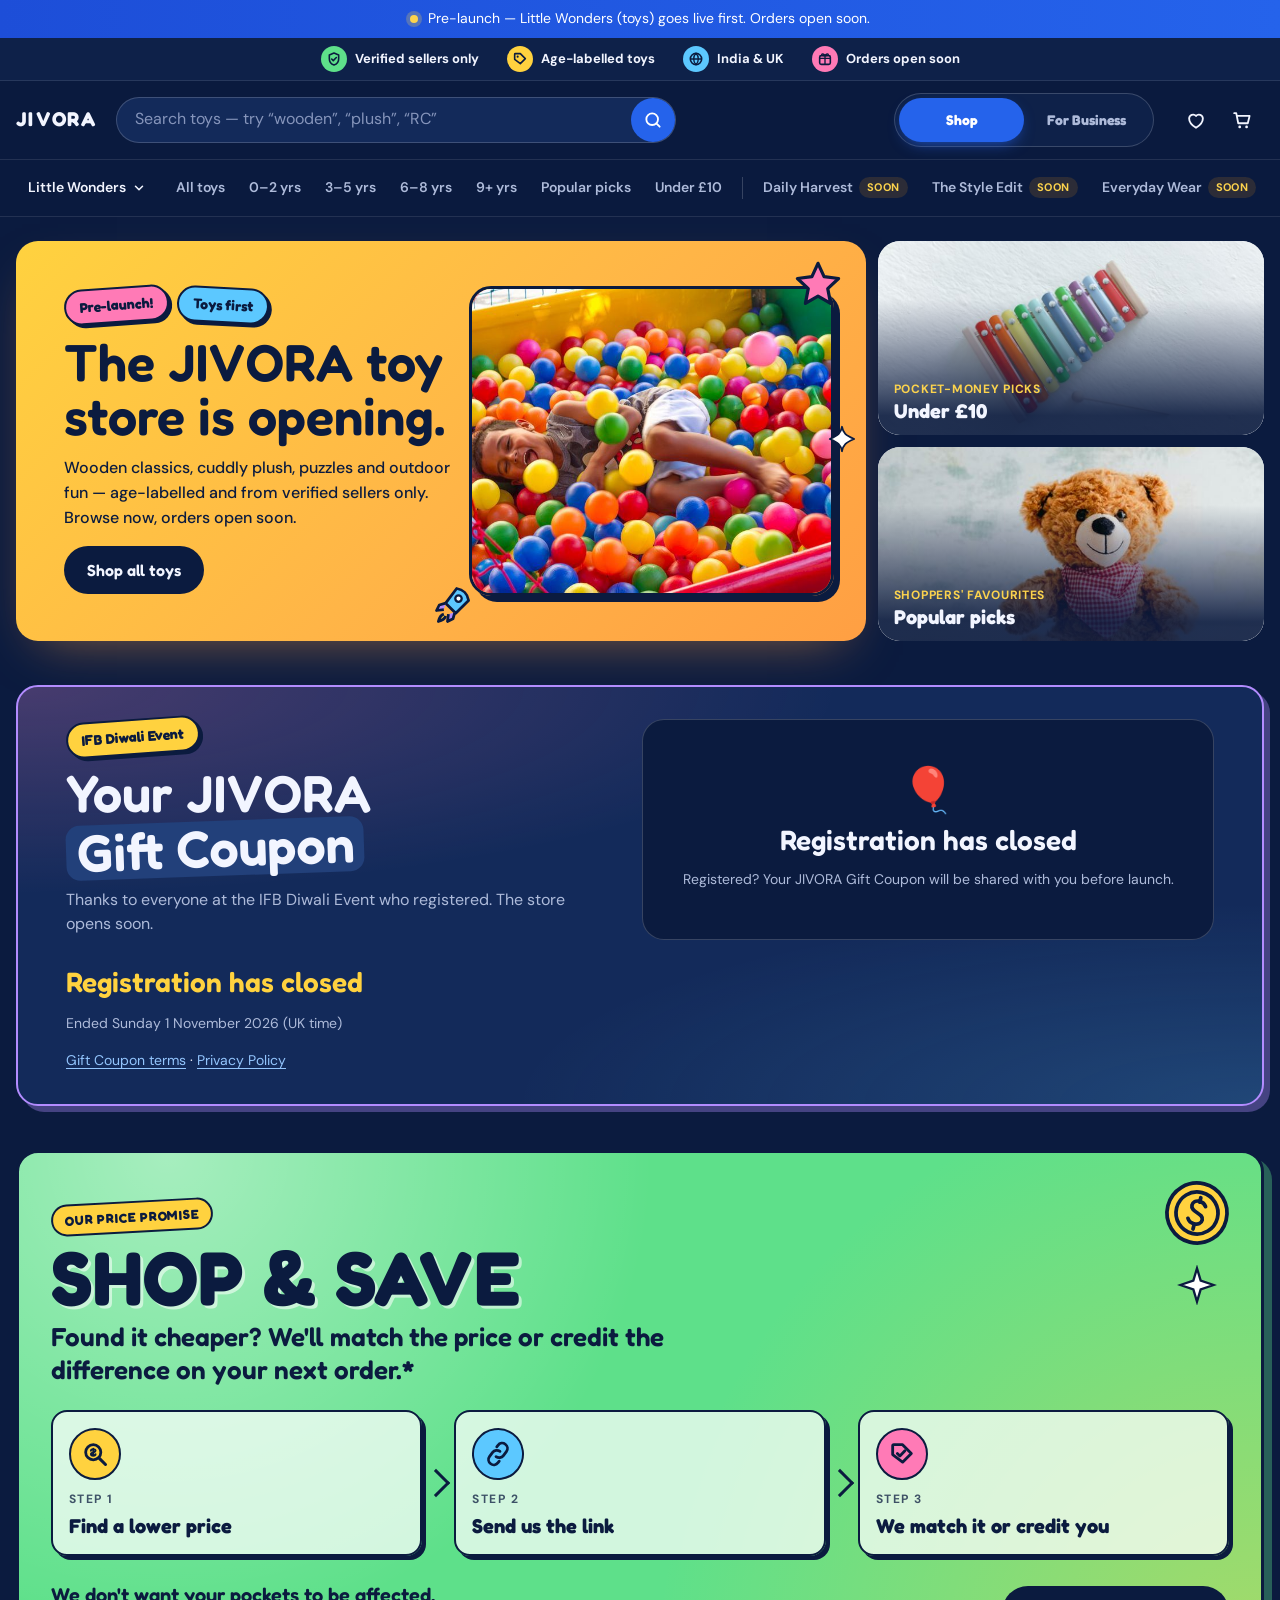
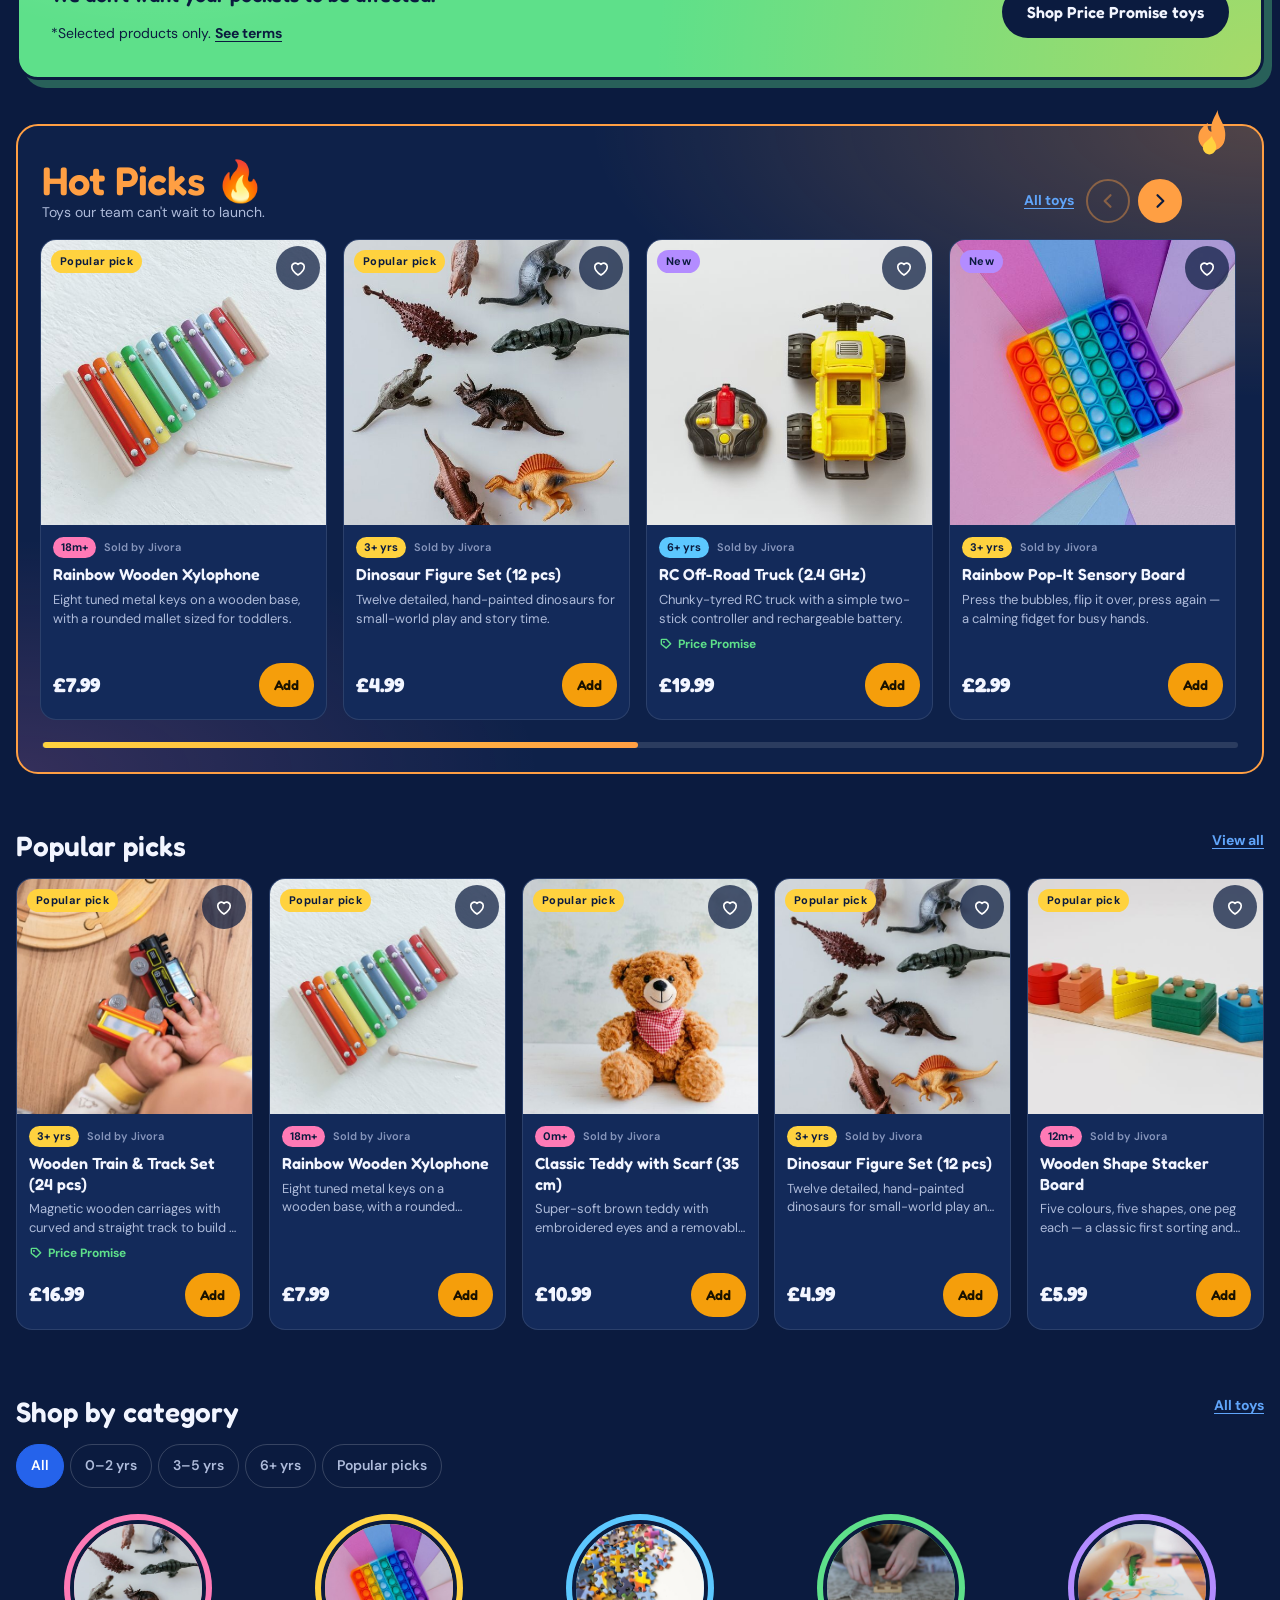
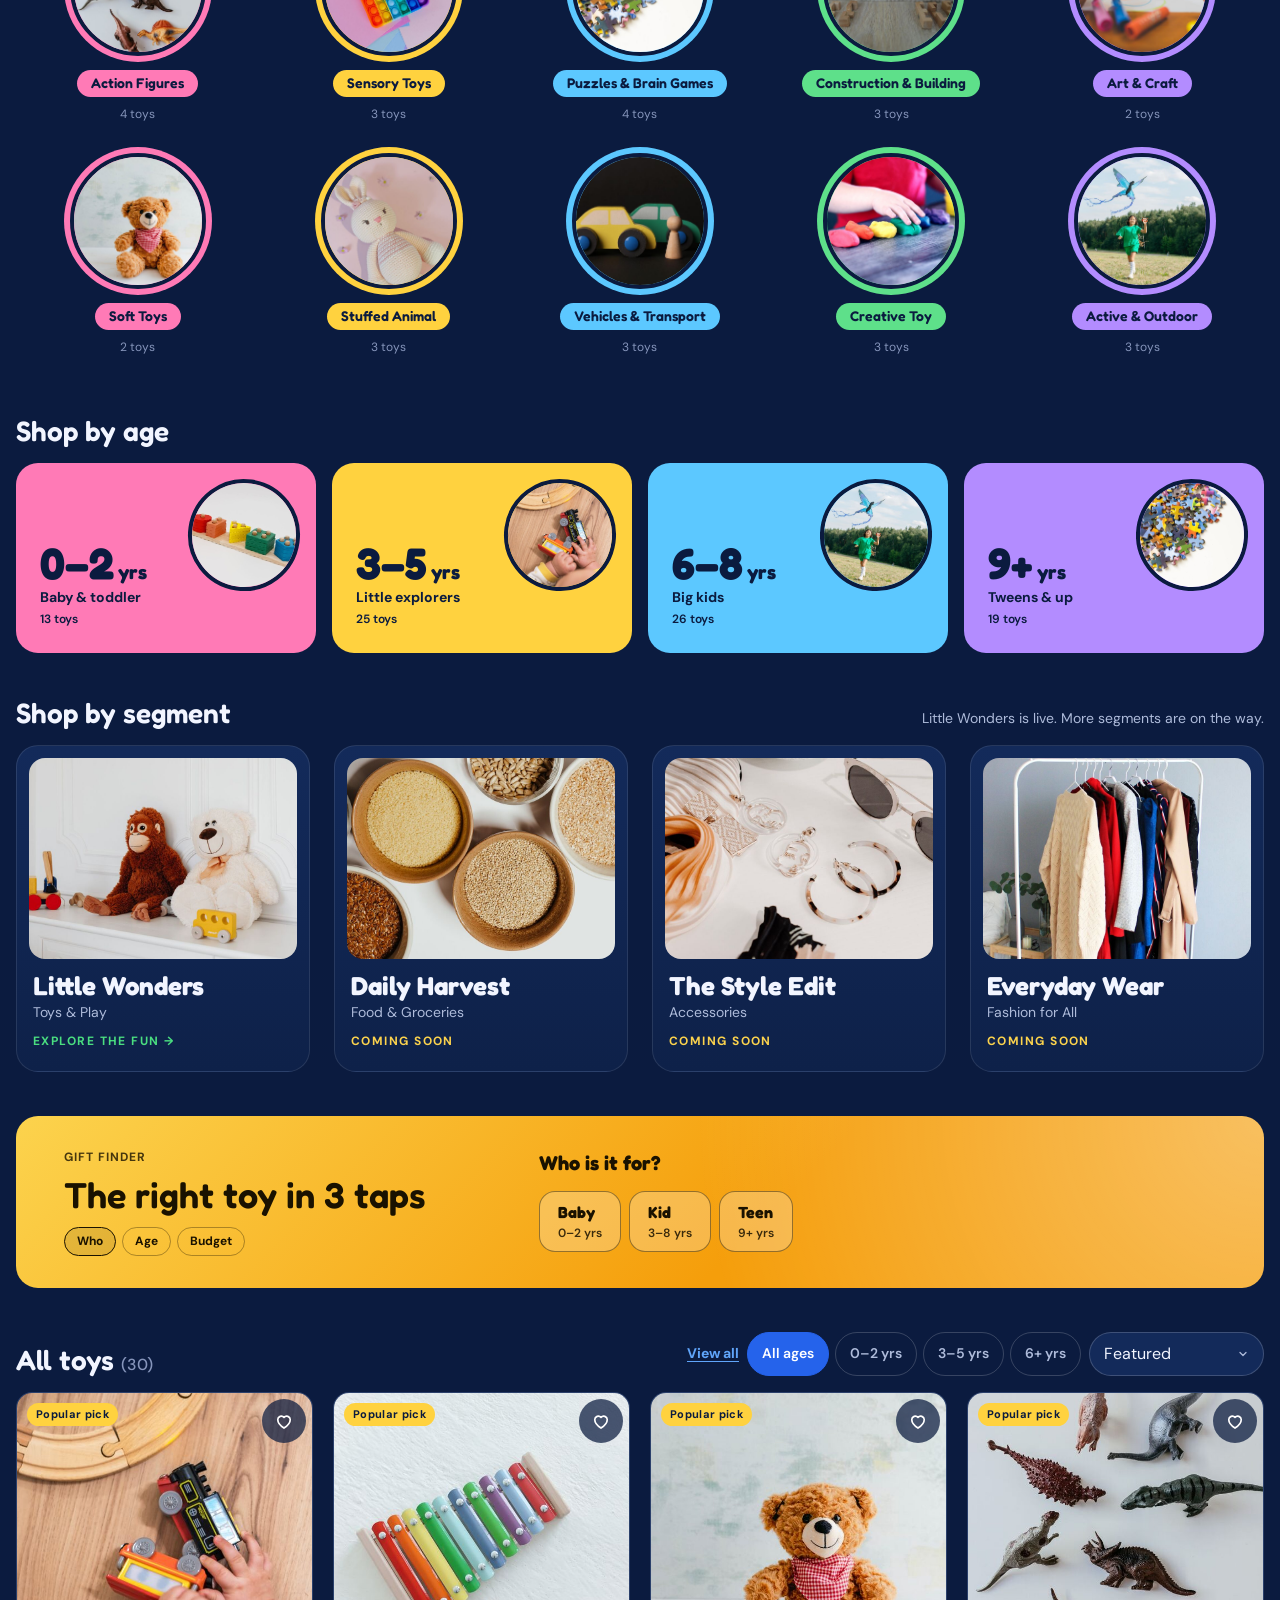
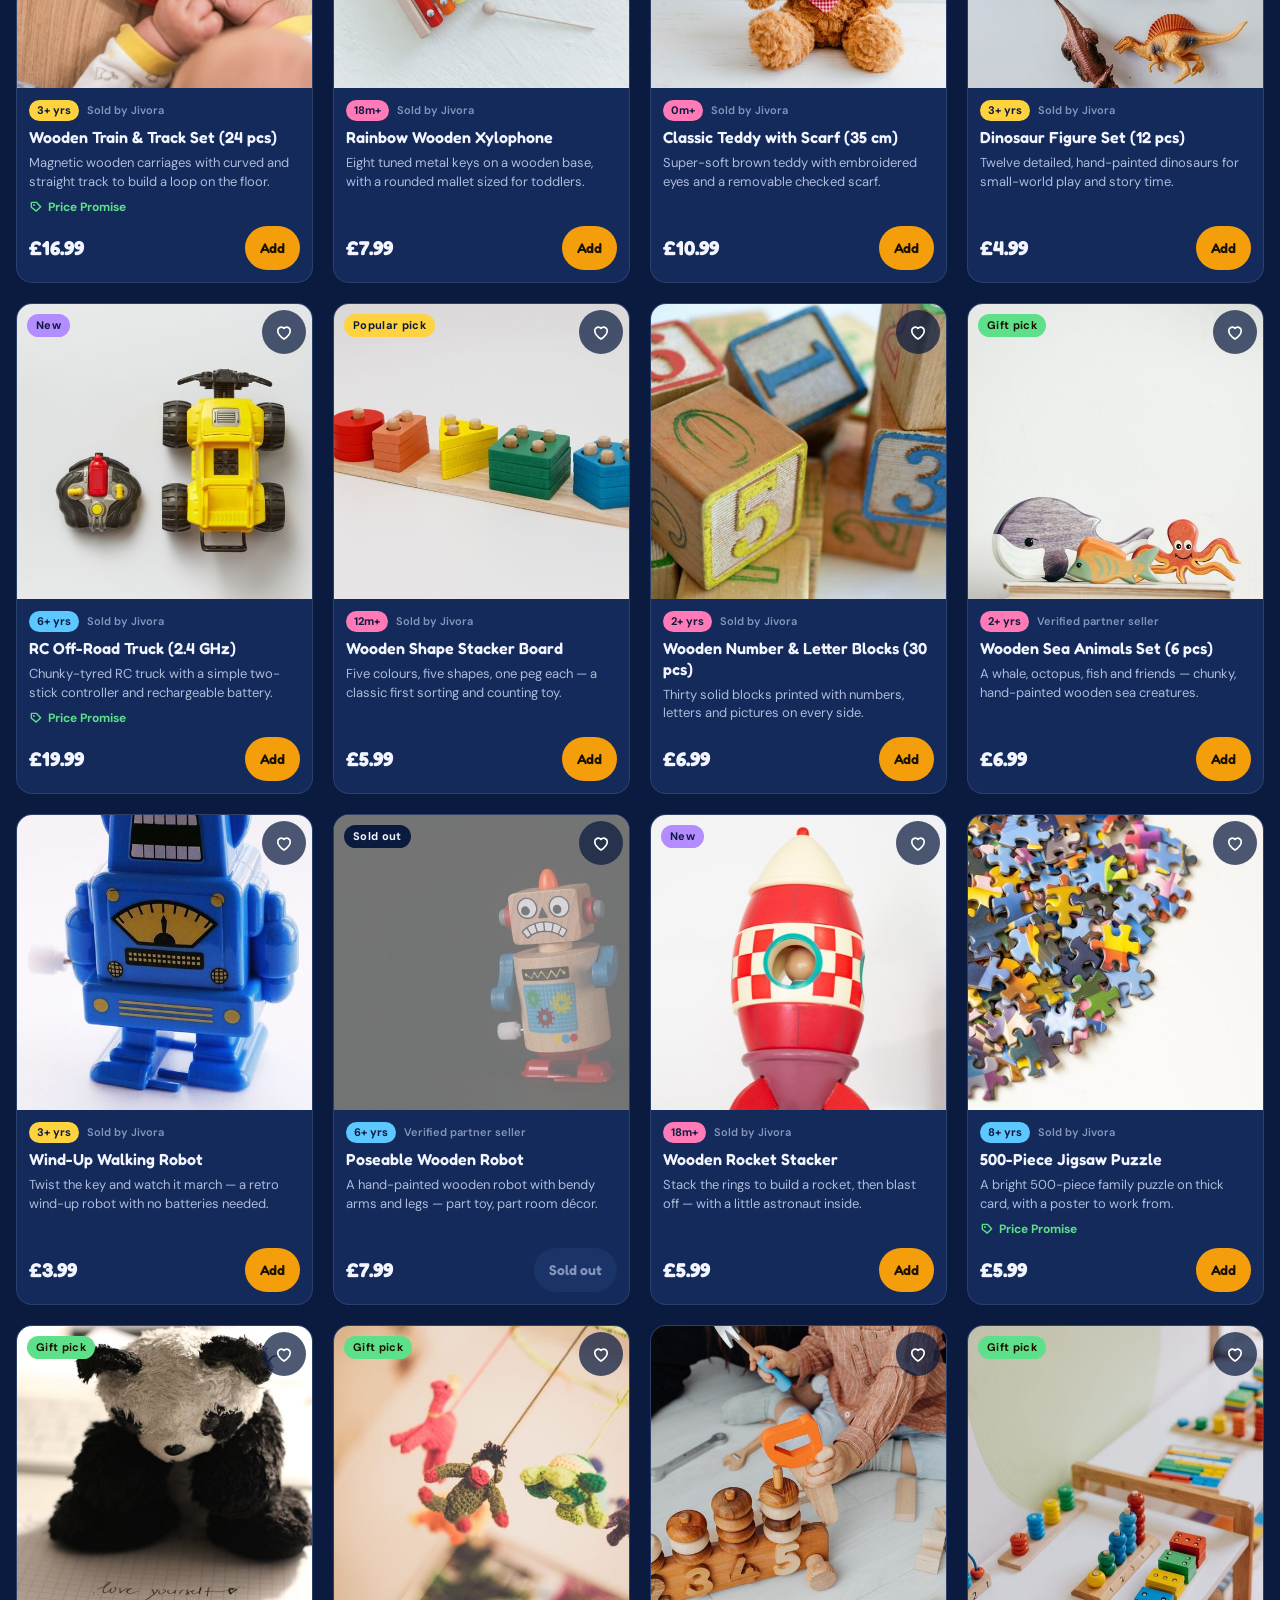
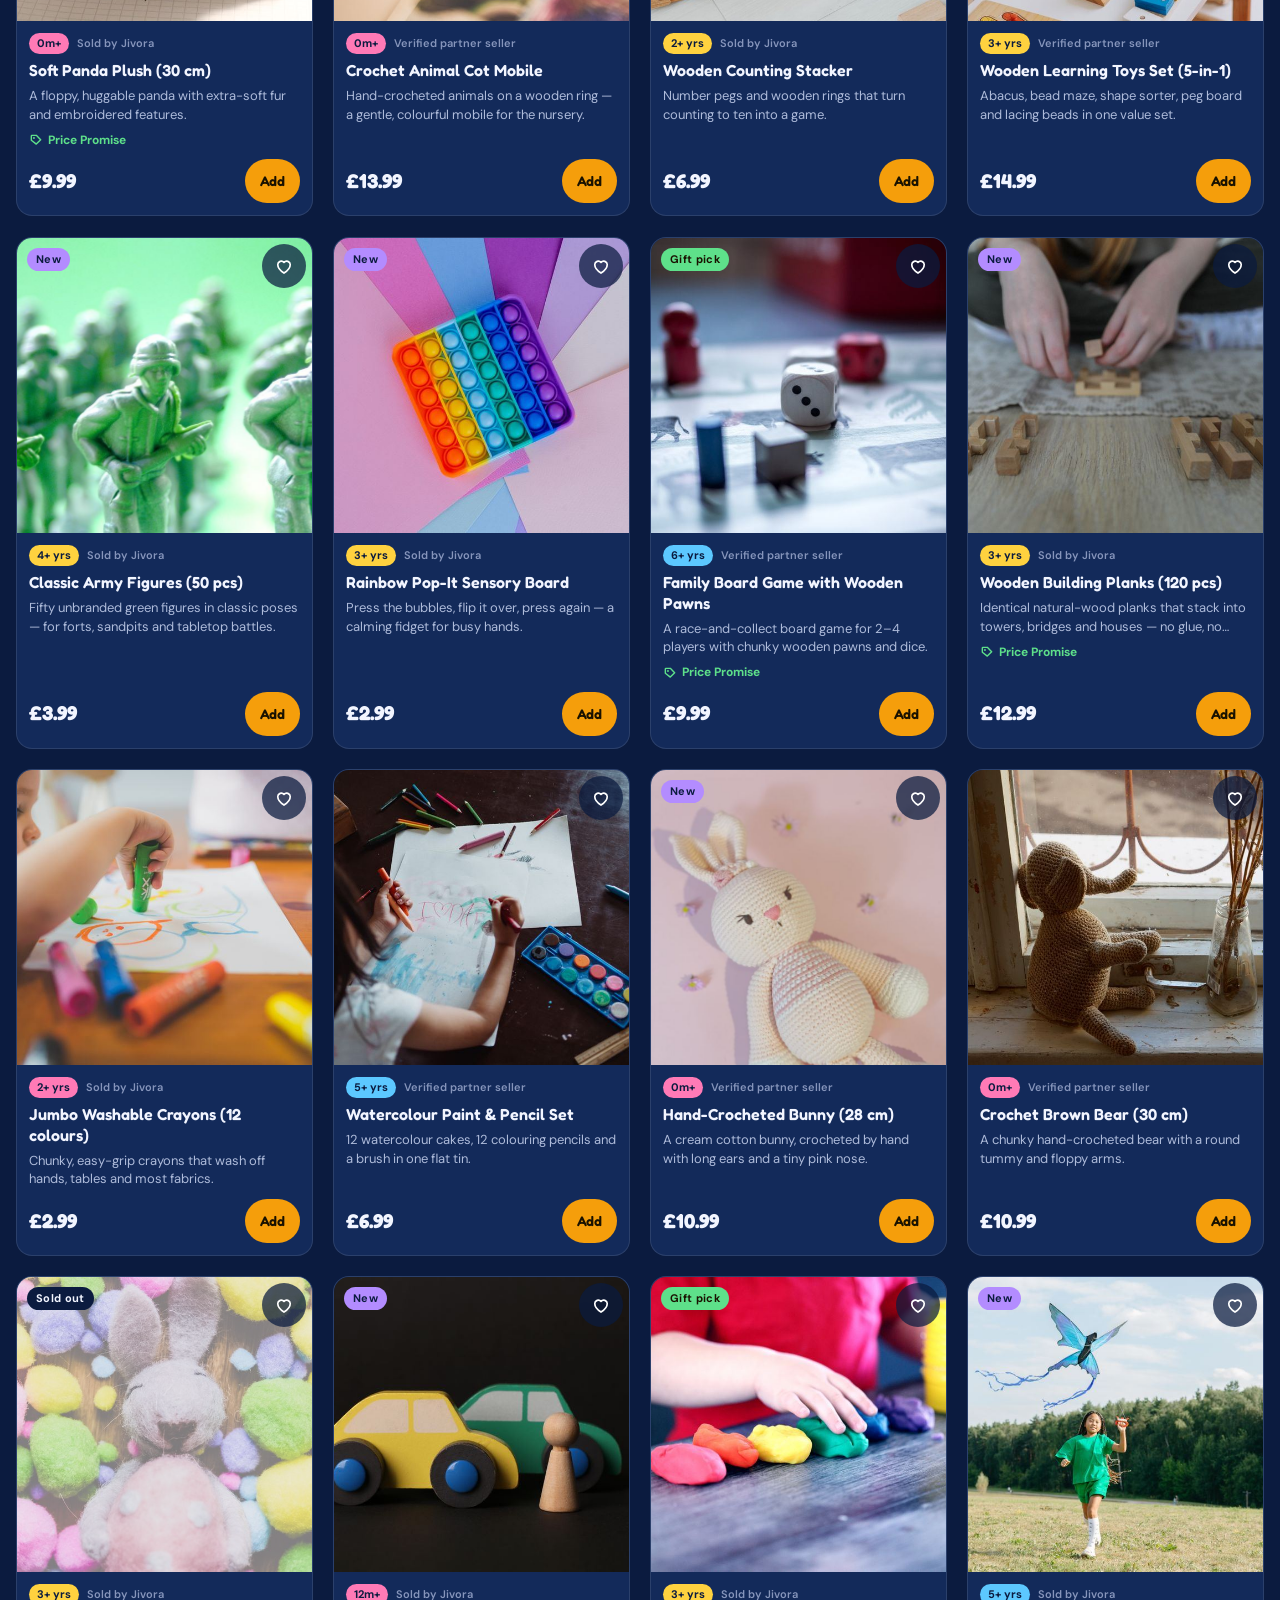
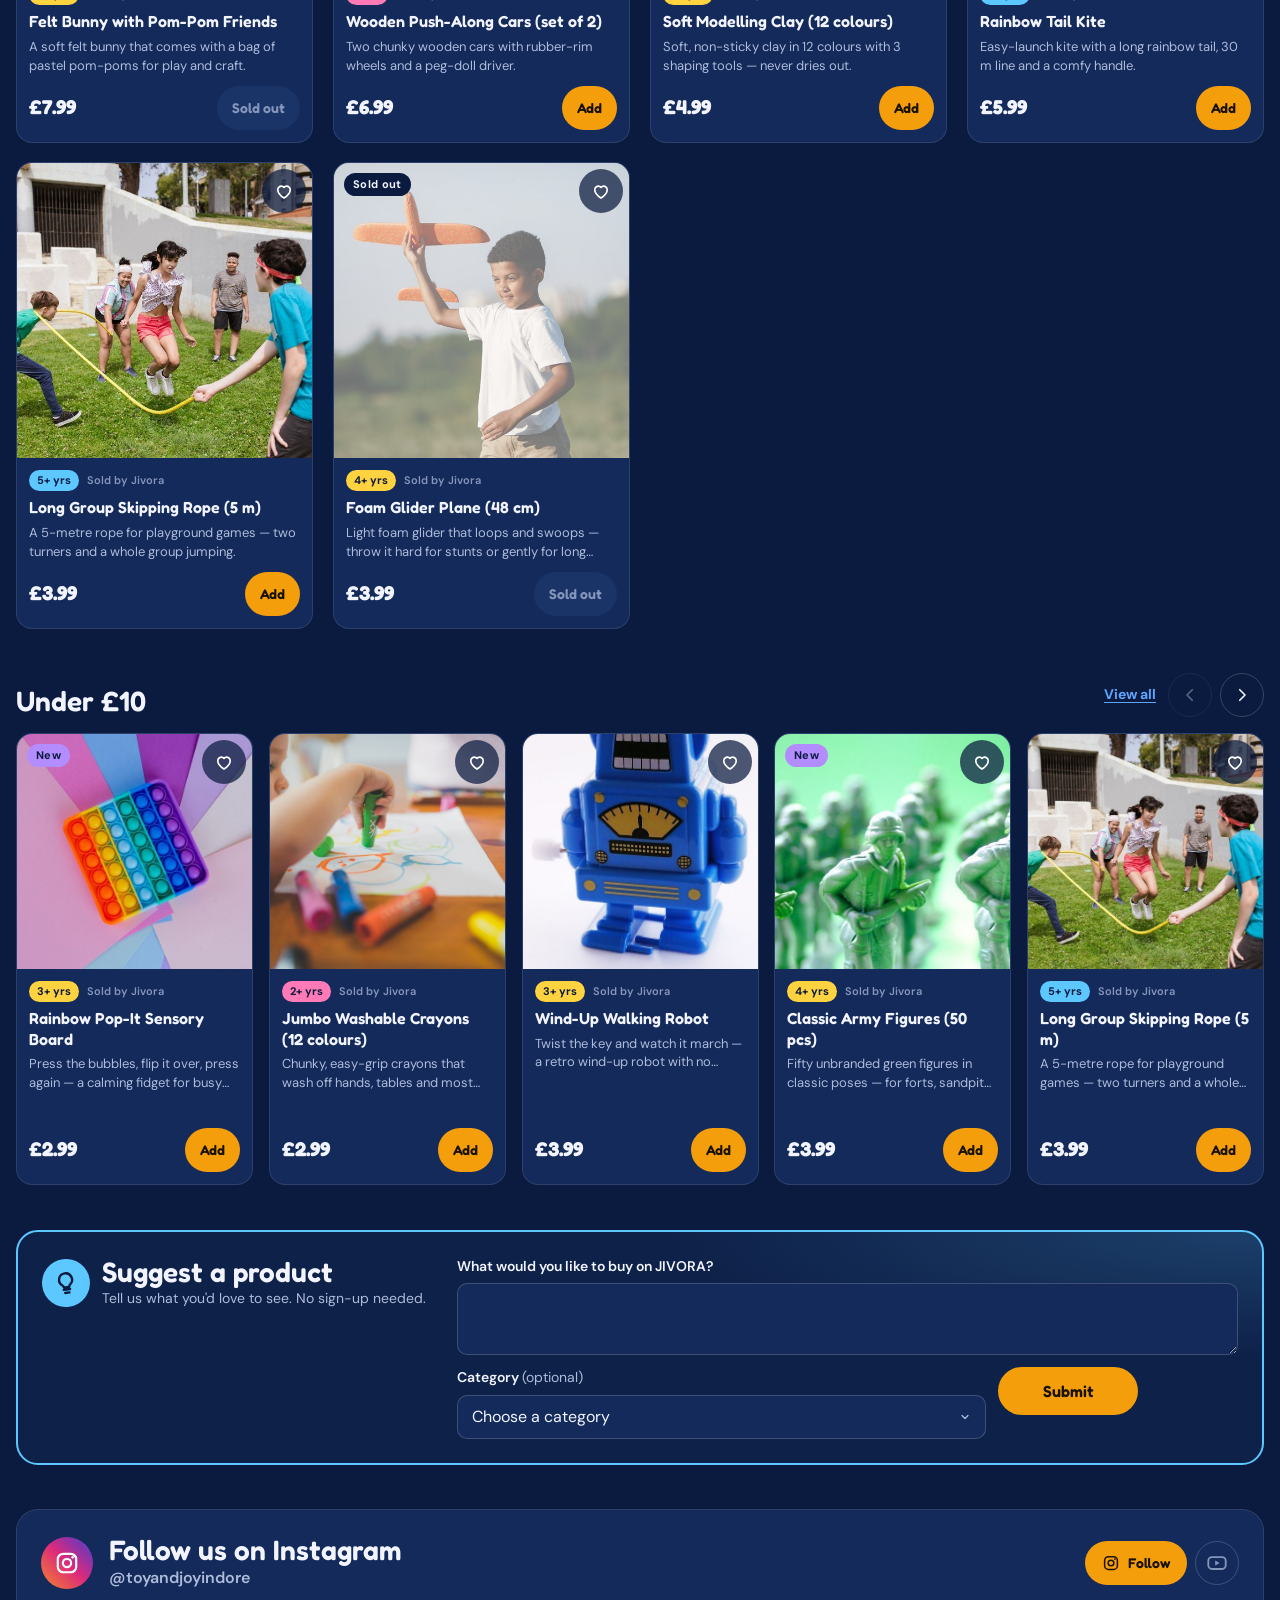
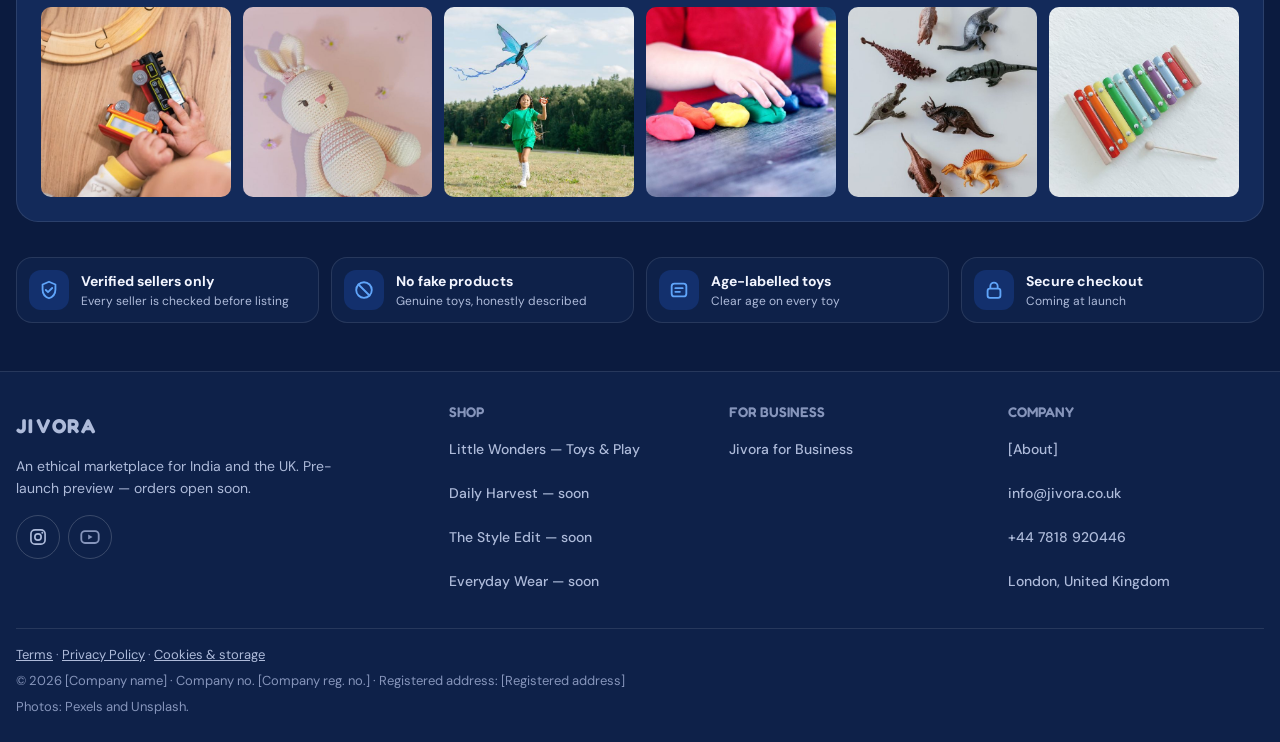
==== commit 77813cb0: "Forms → JIVORA API (api.jivora.co.uk) Registration and suggestion forms POST JSON to the API with it" ====
--- a/index.html
+++ b/index.html
@@ -26,8 +26,7 @@
     Instagram + YouTube icons in the footer.
 
   Decisions 27 Oct (brief §14, E-1 – E-4): pre-launch registration event (event-config.js; honest UK-time
-    countdown before / during / after, 2-step registration form → Google Apps Script, confetti + code on success, "Demo mode —
-    not saved" while FORM_ENDPOINT is empty, "Preview — registrations are not saved yet" banner off localhost, ?preview=event /
+    countdown before / during / after, 2-step registration form → JIVORA API (api.jivora.co.uk), confetti + coupon code on success, ?preview=event /
     ?preview=after review links; no notify / reminder forms anywhere; event.js), header / USP / drawer event links, "Hot Picks 🔥"
     (products.js hot: true — editorial, no sales claim), "Shop & Save" Price Promise banner + card badges (priceMatch: true),
     terms.html + privacy.html, legal footer placeholders, pre-launch noindex (event-config.js NOINDEX).
@@ -304,9 +303,6 @@
           </div>
 
           <div class="event__panel">
-            <!-- Safety: shown when FORM_ENDPOINT is empty and the page is NOT on localhost (site.js) -->
-            <p class="preview-banner" data-preview-banner role="note" hidden>Preview — registrations are not saved yet</p>
-            <p class="demo-flag" data-demo-flag hidden>Demo mode — not saved</p>
 
             <!-- Before / after the event: message only (no forms) -->
             <div class="event__msg" data-phase-hide="during">
@@ -398,7 +394,6 @@
                 <button class="btn btn--sm btn--ghost" type="button" data-reg-copy>Copy</button>
               </div>
               <p class="reg-done__linked" data-reg-linked hidden></p>
-              <p class="demo-flag demo-flag--inline" data-reg-demo hidden>Demo mode — not saved</p>
               <button class="link-btn" type="button" data-reg-again>Register another email</button>
             </div>
           </div>
@@ -591,8 +586,8 @@
       </div>
     </section>
 
-    <!-- ===== SUGGEST A PRODUCT (Decisions 31 Oct (2)): anonymous — no name / email / registration. POST type "suggestion"
-         to FORM_ENDPOINT → Apps Script "Suggestions" tab; empty endpoint = "Preview — not saved" (script.js) ===== -->
+    <!-- ===== SUGGEST A PRODUCT (Decisions 31 Oct (2)): anonymous — no name / email / registration. POST {text, category}
+         to SUGGEST_ENDPOINT → JIVORA API /api/suggestions (script.js) ===== -->
     <section class="block block--tight" id="suggest" data-for="shop" aria-labelledby="suggest-title">
       <div class="container">
         <div class="suggest">
@@ -604,7 +599,6 @@
             </div>
           </div>
           <form class="suggest__form" data-suggest-form novalidate>
-            <p class="preview-banner suggest__banner" data-preview-banner role="note" hidden>Preview — suggestions are not saved yet</p>
             <div class="field suggest__text">
               <label for="suggest-text">What would you like to buy on <span class="brand-name">JIVORA</span>?</label>
               <textarea class="input suggest__input" id="suggest-text" name="suggestion" rows="2" maxlength="300" required aria-describedby="suggest-text-err"></textarea>
--- a/style.css
+++ b/style.css
@@ -4474,49 +4474,6 @@
   }
 }
 
-/* Safety banner: empty FORM_ENDPOINT on a real (non-localhost) domain */
-.preview-banner {
-  display: flex;
-  align-items: center;
-  gap: 10px;
-  padding: 12px 16px;
-  border: 2px solid var(--on-toy);
-  border-radius: var(--r-md);
-  background: var(--toy-yellow);
-  color: var(--on-toy);
-  font-size: var(--fs-14);
-  font-weight: 700;
-  line-height: 1.35;
-}
-
-.preview-banner::before {
-  content: "!";
-  display: grid;
-  flex: none;
-  place-items: center;
-  width: 24px;
-  height: 24px;
-  border-radius: 50%;
-  background: var(--on-toy);
-  color: var(--toy-yellow);
-  font-weight: 700;
-}
-
-/* "Demo mode — not saved" (shown only while FORM_ENDPOINT is empty) */
-.demo-flag {
-  justify-self: start;
-  padding: 4px 12px;
-  border: 1.5px dashed var(--amber-2);
-  border-radius: var(--r-pill);
-  color: var(--amber-2);
-  font-size: var(--fs-13);
-  font-weight: 700;
-}
-
-.demo-flag--inline {
-  justify-self: center;
-}
-
 /* Honeypot: out of sight and out of the tab order (not display:none, which some bots skip) */
 .hp {
   position: absolute;
@@ -4972,7 +4929,6 @@
     align-items: start;
   }
 
-  .suggest__banner,
   .suggest__text,
   .suggest__msg { grid-column: 1 / -1; }
 }
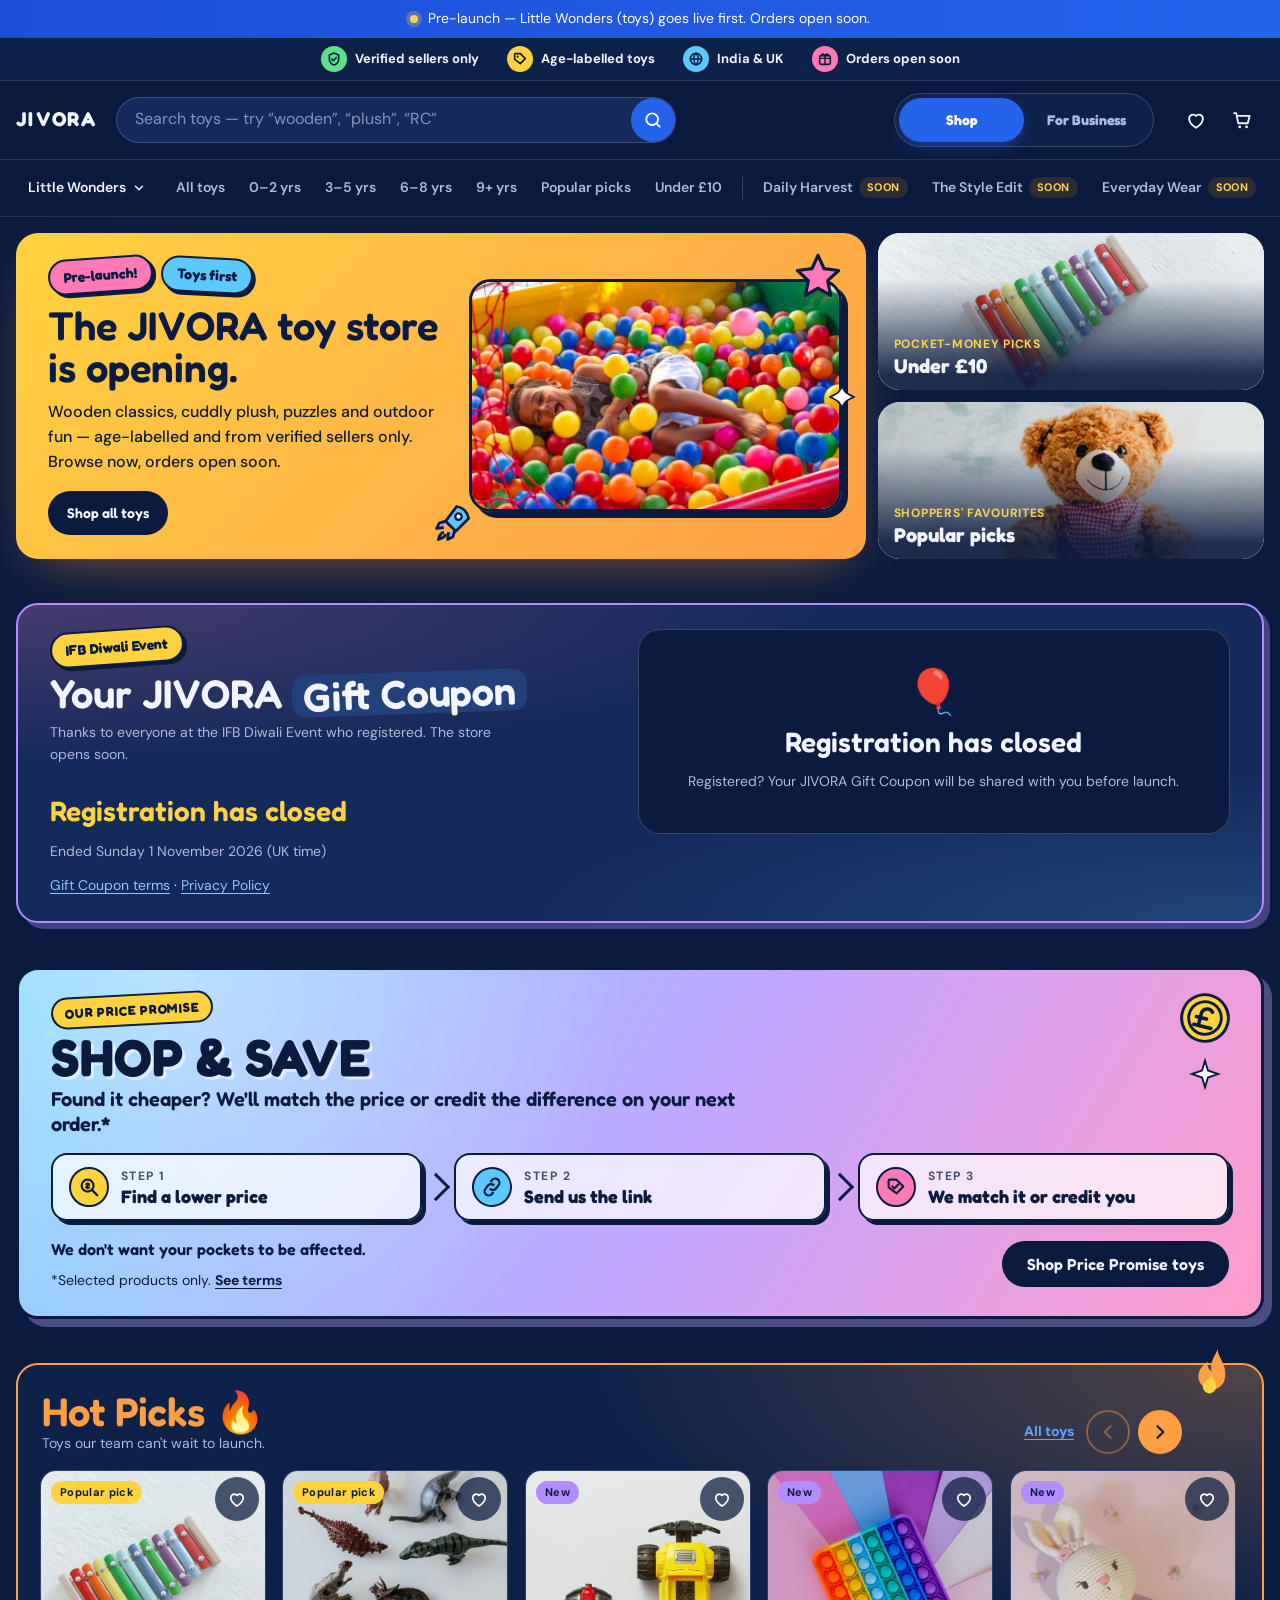
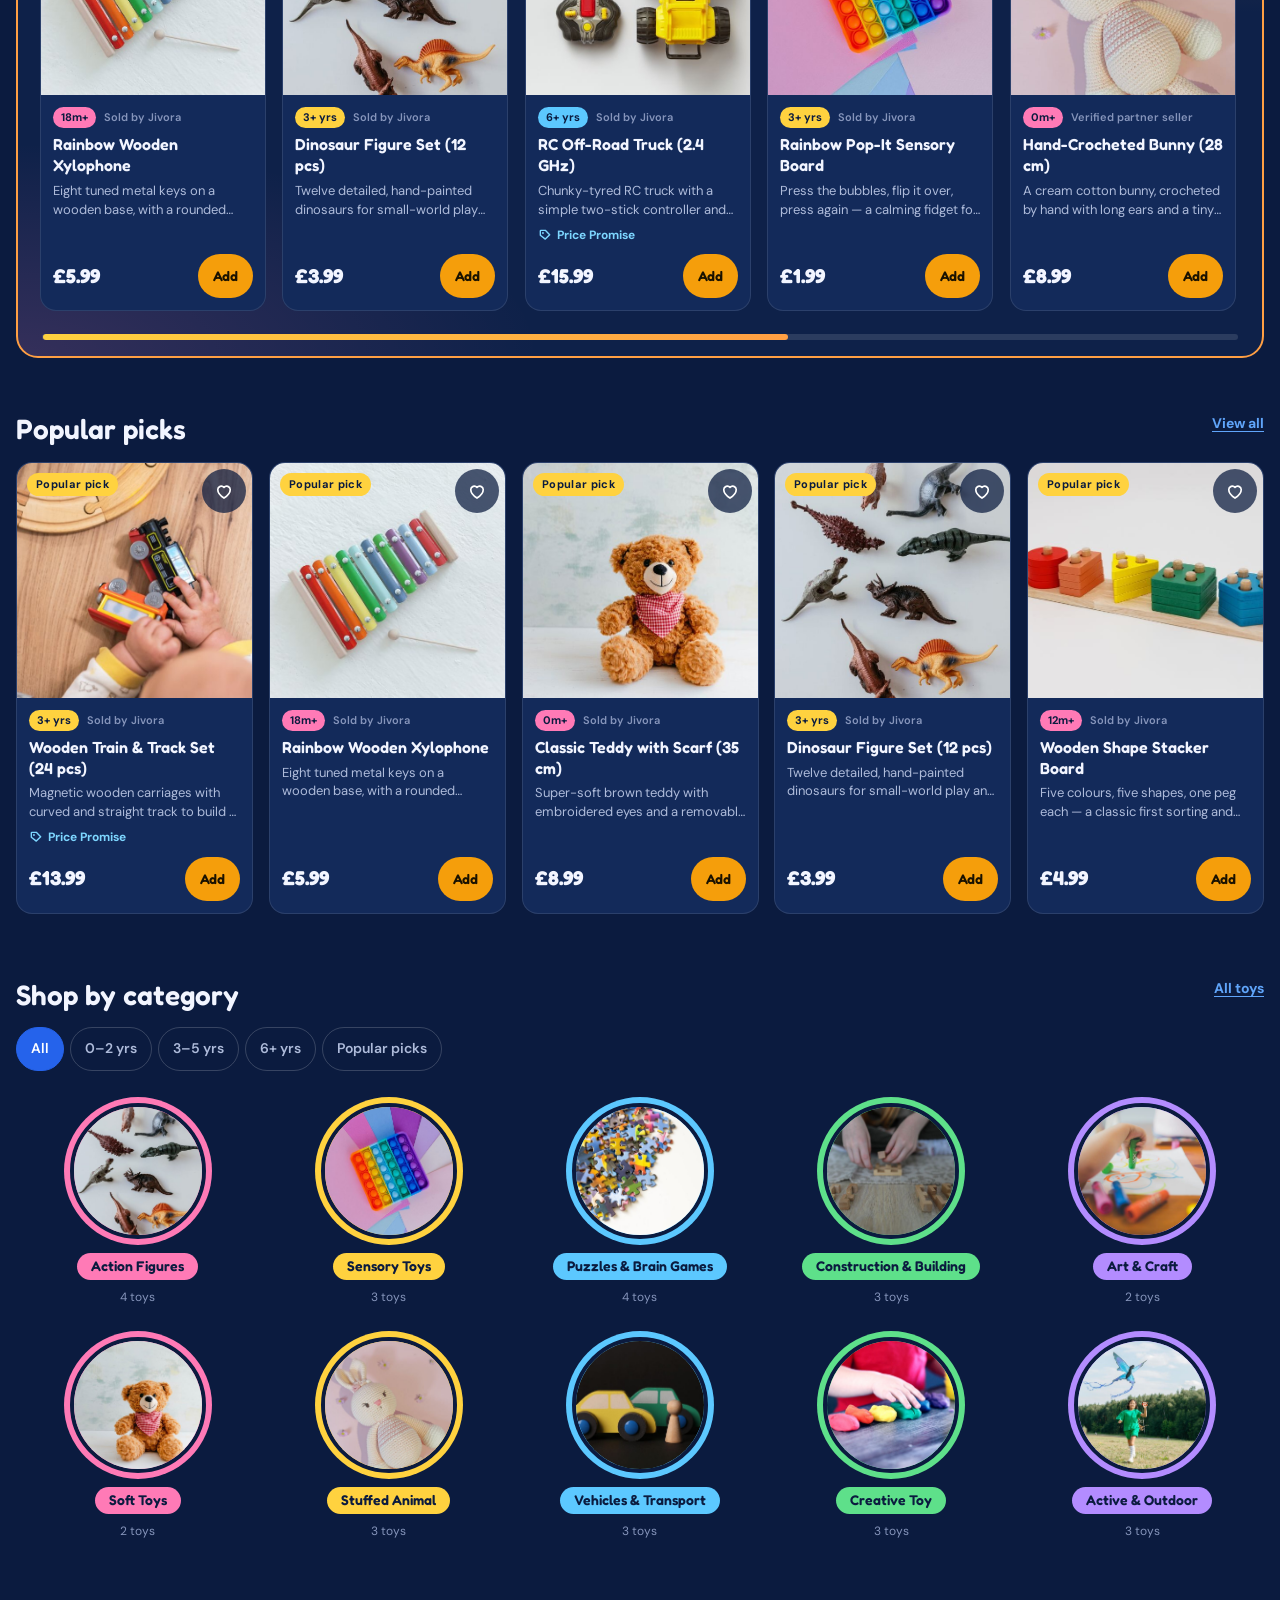
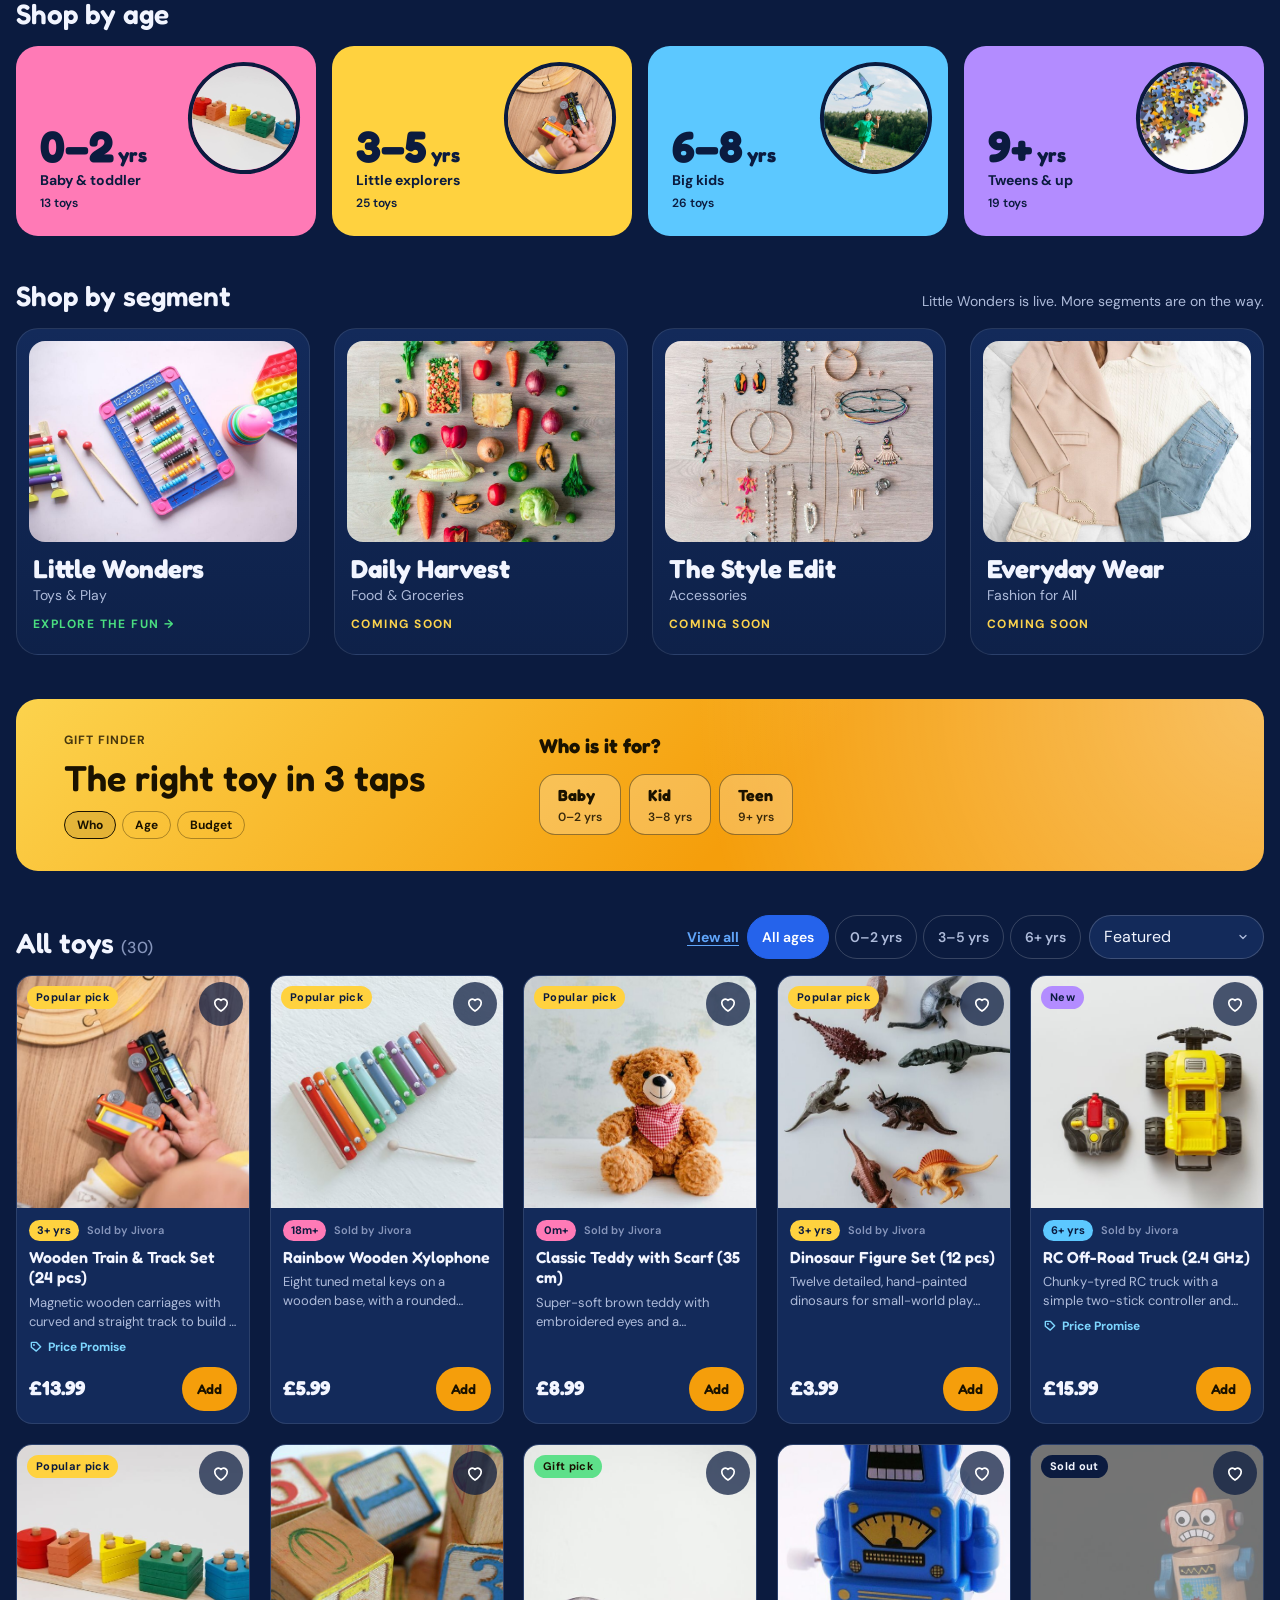
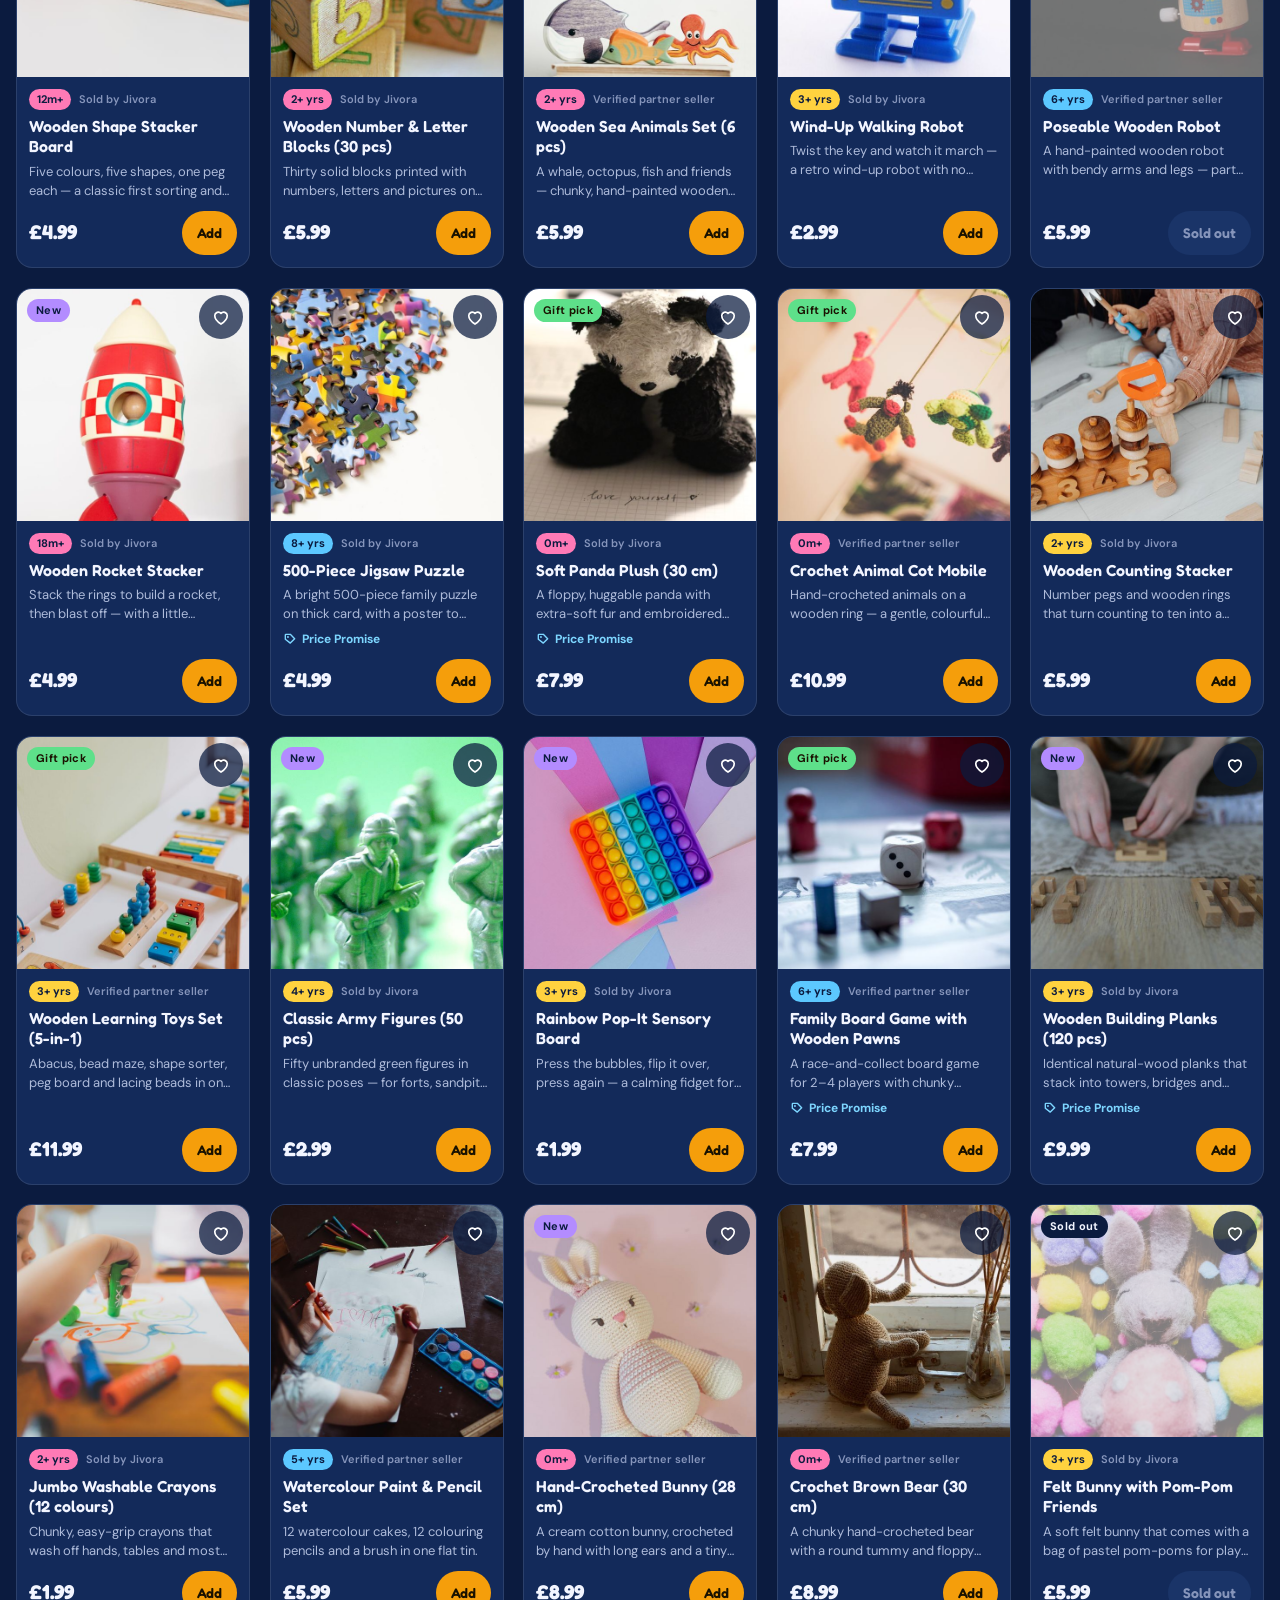
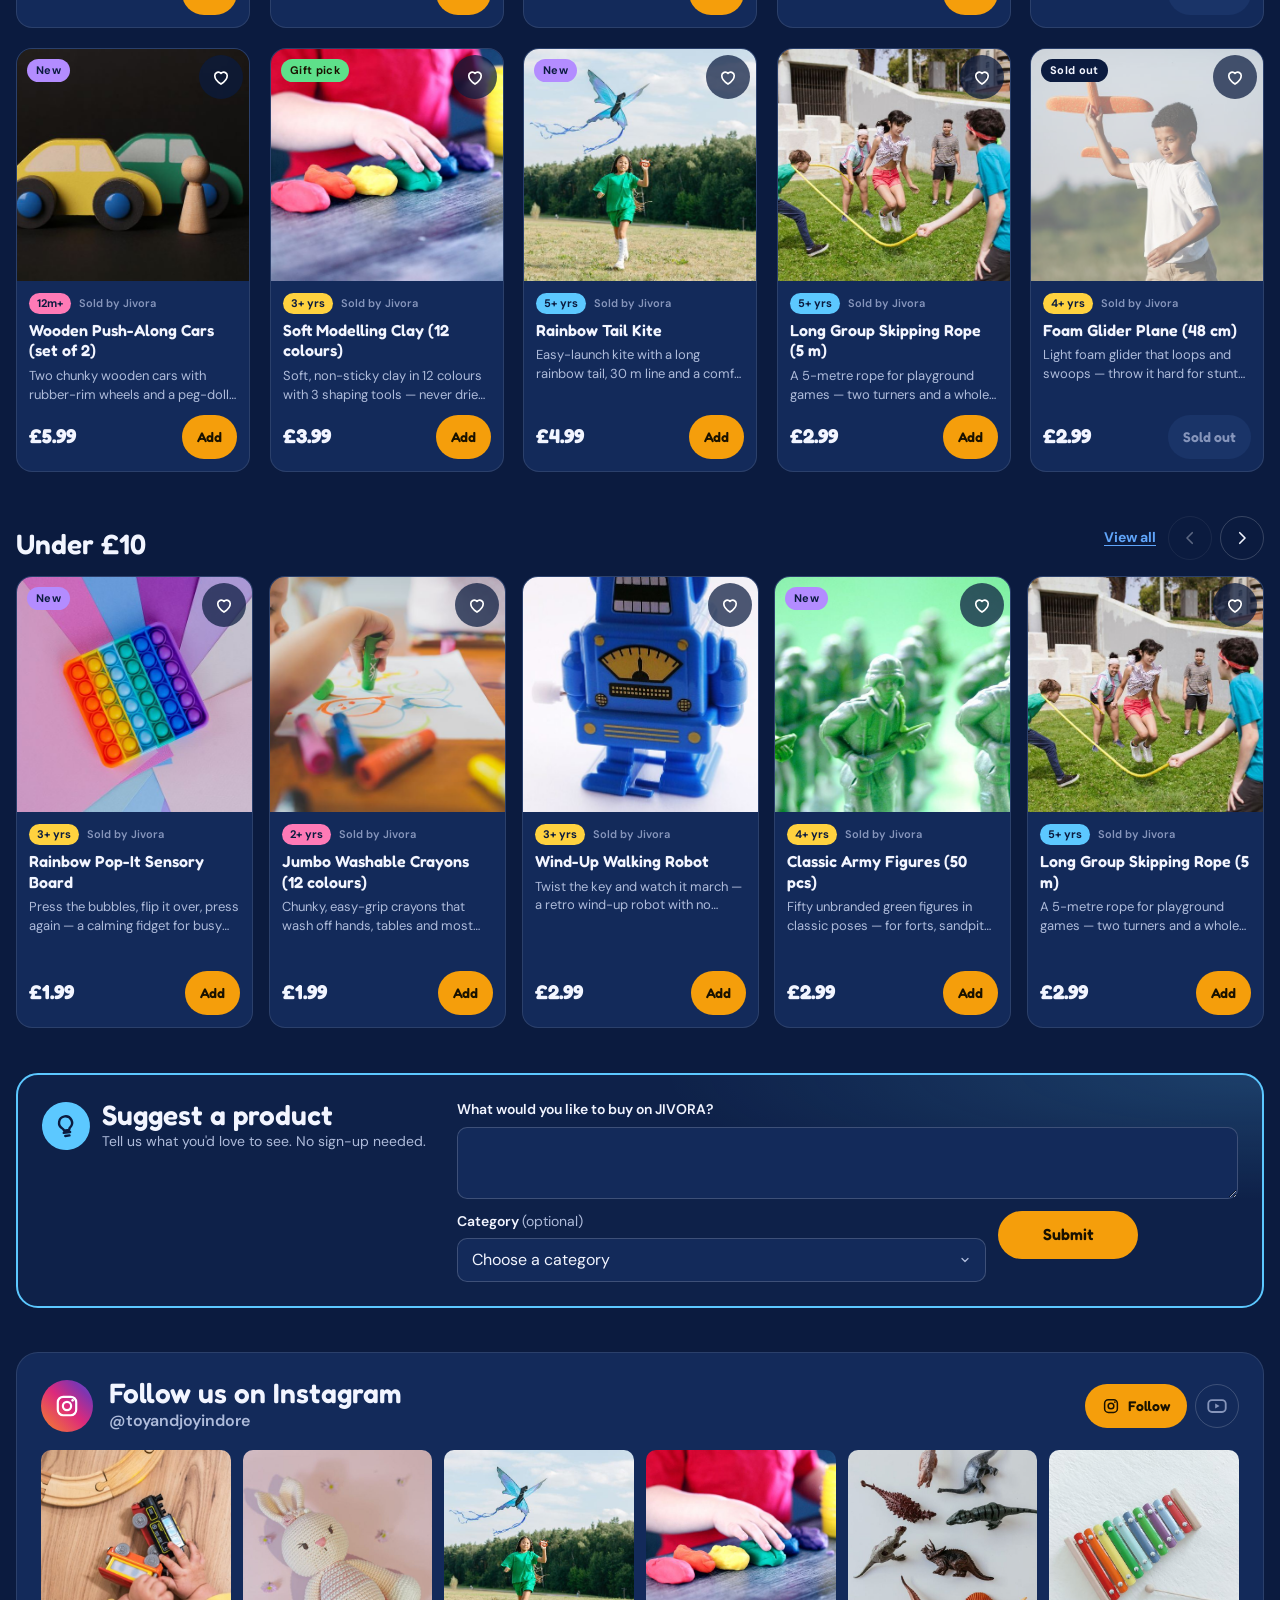
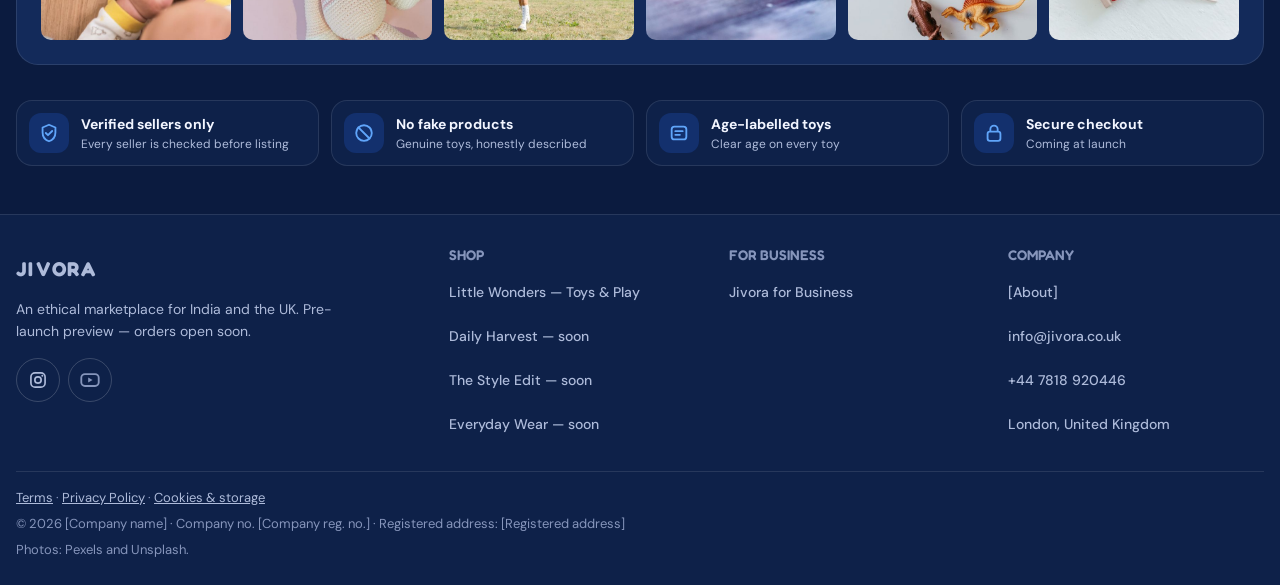
==== commit 116c3ba7: "Client 1 Nov: compact hero / Gift Coupon / Shop & Save, £ icons, one card size, prices -20% - Hero, " ====
--- a/index.html
+++ b/index.html
@@ -97,7 +97,7 @@
   <div class="usp" aria-label="Why shop with JIVORA">
     <div class="usp__track">
       <ul class="usp__list">
-        <li class="usp__item usp__item--offer" data-event-link><a class="usp__link" href="#event"><span class="usp__icon tone-pink" aria-hidden="true"><svg width="16" height="16" viewBox="0 0 24 24"><rect x="4" y="9" width="16" height="11" rx="2" fill="none" stroke="currentColor" stroke-width="2.4"/><path d="M3 9h18M12 9v11M12 9c-1.5-3-5-3.5-5-1.2C7 9 9.5 9 12 9zm0 0c1.5-3 5-3.5 5-1.2C17 9 14.5 9 12 9z" fill="none" stroke="currentColor" stroke-width="2" stroke-linejoin="round"/></svg></span>IFB Diwali: claim your Gift Coupon</a></li>
+        <li class="usp__item usp__item--offer" data-event-link><a class="usp__link" href="#event"><span class="usp__icon tone-pink" aria-hidden="true"><svg width="16" height="16" viewBox="0 0 24 24"><path d="M16 7.4A4 4 0 0 0 9 9.6V18M6.5 13h7M6 18.5h12" fill="none" stroke="currentColor" stroke-width="2.6" stroke-linecap="round" stroke-linejoin="round"/></svg></span>IFB Diwali: claim your Gift Coupon</a></li>
         <li class="usp__item"><span class="usp__icon tone-green" aria-hidden="true"><svg width="16" height="16" viewBox="0 0 24 24"><path d="M12 3l7 3v5.5c0 4.4-3 8.2-7 9.5-4-1.3-7-5.1-7-9.5V6l7-3z" fill="none" stroke="currentColor" stroke-width="2.4" stroke-linejoin="round"/><path d="M8.5 12l2.4 2.4L15.5 9.8" fill="none" stroke="currentColor" stroke-width="2.4" stroke-linecap="round" stroke-linejoin="round"/></svg></span>Verified sellers only</li>
         <li class="usp__item"><span class="usp__icon tone-yellow" aria-hidden="true"><svg width="16" height="16" viewBox="0 0 24 24"><path d="M4 12.5V5a1 1 0 0 1 1-1h7.5L20 11.5 12.5 19 4 12.5z" fill="none" stroke="currentColor" stroke-width="2.4" stroke-linejoin="round"/><circle cx="8.5" cy="8.5" r="1.6" fill="currentColor"/></svg></span>Age-labelled toys</li>
         <li class="usp__item"><span class="usp__icon tone-sky" aria-hidden="true"><svg width="16" height="16" viewBox="0 0 24 24"><circle cx="12" cy="12" r="8.5" fill="none" stroke="currentColor" stroke-width="2.4"/><path d="M3.5 12h17M12 3.5c2.4 2.4 3.5 5.3 3.5 8.5s-1.1 6.1-3.5 8.5c-2.4-2.4-3.5-5.3-3.5-8.5S9.6 5.9 12 3.5z" fill="none" stroke="currentColor" stroke-width="2"/></svg></span>India &amp; UK</li>
@@ -406,7 +406,7 @@
     <section class="block" id="price-promise" data-for="shop" aria-labelledby="pp-title">
       <div class="container">
         <div class="promise">
-          <svg class="promise__deco promise__deco--coin" width="72" height="72" viewBox="0 0 48 48" aria-hidden="true"><circle cx="24" cy="24" r="20" class="d-yellow"/><circle cx="24" cy="24" r="14" fill="none" class="d-line" stroke-width="2.5"/><path d="M28.5 18.5c-1-1.6-2.7-2.5-4.6-2.5-2.6 0-4.4 1.6-4.4 3.8 0 4.9 9 3.1 9 7.9 0 2.3-2 3.8-4.7 3.8-2 0-3.8-.9-4.8-2.6M24 13.5v3m0 15.5v3" fill="none" class="d-line" stroke-width="2.5" stroke-linecap="round"/></svg>
+          <svg class="promise__deco promise__deco--coin" width="72" height="72" viewBox="0 0 48 48" aria-hidden="true"><circle cx="24" cy="24" r="20" class="d-yellow"/><circle cx="24" cy="24" r="14" fill="none" class="d-line" stroke-width="2.5"/><path d="M29 17.6a5.2 5.2 0 0 0-9 3.2V31M16.5 24.5h9M16 31.5h15" fill="none" class="d-line" stroke-width="3" stroke-linecap="round" stroke-linejoin="round"/></svg>
           <svg class="promise__deco promise__deco--spark" width="44" height="44" viewBox="0 0 24 24" aria-hidden="true"><path d="M12 2l2.2 7.3L22 12l-7.8 2.7L12 22l-2.2-7.3L2 12l7.8-2.7z" class="d-white"/></svg>
           <div class="promise__head">
             <p class="promise__badge">Our Price Promise</p>
--- a/style.css
+++ b/style.css
@@ -44,6 +44,10 @@
   --toy-purple: #B38CFF;
   --toy-orange: #FF9F43;
   --on-toy: #0B1B3F;
+  /* Shop & Save / Price Promise (client 1 Nov: replaces green) */
+  --promise-sky: #7DD6FF;
+  --promise-lilac: #C4A6FF;
+  --promise-pink: #FF9CCB;
   --hero-warm: linear-gradient(135deg, var(--toy-yellow) 0%, #FFB547 55%, var(--toy-orange) 100%);
   /* Instagram brand gradient (allowed for the Instagram icon only) */
   --ig-gradient: linear-gradient(45deg, #F58529 0%, #DD2A7B 50%, #8134AF 80%, #515BD4 100%);
@@ -907,12 +911,13 @@
   }
 }
 
-/* ===== SHOP HERO (warm gradient panel + side tiles) ===== */
+/* ===== SHOP HERO (warm gradient panel + side tiles). Client 1 Nov: compact — less padding, smaller type, so the
+   Gift Coupon shows sooner on phones and the hero stays well under 70vh on desktop. ===== */
 .promo {
   display: grid;
   grid-template-columns: 1fr 1fr;
-  gap: var(--s-25);
-  padding-top: var(--s-3);
+  gap: var(--s-2);
+  padding-top: var(--s-2);
 }
 
 .promo__main {
@@ -934,9 +939,9 @@
   position: relative;
   z-index: 1;
   display: grid;
-  gap: var(--s-25);
+  gap: var(--s-2);
   align-content: center;
-  padding: var(--s-4) var(--s-4) var(--s-3);
+  padding: var(--s-3) var(--s-3) var(--s-25);
 }
 
 .fun-hero__stickers {
@@ -963,11 +968,16 @@
   transform: rotate(3deg);
 }
 
+@media (max-width: 639px) {
+  .sticker { padding: 3px 11px; font-size: var(--fs-13); box-shadow: 2px 2px 0 var(--on-toy); }
+  .event-block { padding-top: var(--s-3); }
+}
+
 .sticker--pink { background: var(--toy-pink); }
 .sticker--sky { background: var(--toy-sky); }
 
 .promo__title {
-  font-size: clamp(2rem, 1.5rem + 2.2vw, 3.25rem);
+  font-size: clamp(1.625rem, 1.25rem + 1.6vw, 2.5rem);
   line-height: 1.05;
 }
 
@@ -982,6 +992,7 @@
 
 .fun-hero .promo__text {
   color: var(--on-toy);
+  font-size: var(--fs-14);
   font-weight: 500;
 }
 
@@ -992,6 +1003,12 @@
   margin-top: var(--s-1);
 }
 
+.promo__ctas .btn {
+  min-height: 44px;
+  padding-inline: 18px;
+  font-size: var(--fs-14);
+}
+
 .btn--line-dark {
   border-color: var(--on-toy);
   color: var(--on-toy);
@@ -1004,7 +1021,7 @@
 
 .fun-hero__img {
   width: 100%;
-  aspect-ratio: 16 / 10;
+  aspect-ratio: 16 / 6;
   object-fit: cover;
   border: 3px solid var(--on-toy);
   border-radius: var(--r-lg);
@@ -1046,7 +1063,7 @@
   position: relative;
   display: flex;
   align-items: flex-end;
-  min-height: 150px;
+  min-height: 76px;
   overflow: hidden;
   border-radius: var(--r-lg);
   background: var(--photo-bg);
@@ -1074,7 +1091,7 @@
 
 .promo__side-text {
   display: grid;
-  padding: var(--s-25) var(--s-3);
+  padding: var(--s-2) var(--s-25);
 }
 
 .promo__side-kicker {
@@ -1097,10 +1114,14 @@
 }
 
 @media (min-width: 640px) {
+  .promo { gap: var(--s-25); }
   .fun-hero { grid-template-columns: 1.1fr 1fr; align-items: center; }
-  .fun-hero__content { padding: var(--s-5) var(--s-2) var(--s-5) var(--s-5); }
-  .fun-hero__media { padding: var(--s-4) var(--s-5) var(--s-4) var(--s-2); }
-  .fun-hero__img { aspect-ratio: 4 / 3.4; }
+  .fun-hero__content { gap: var(--s-25); padding: var(--s-4) var(--s-2) var(--s-4) var(--s-4); }
+  .fun-hero .promo__text { font-size: var(--fs-16); }
+  .fun-hero__media { padding: var(--s-3) var(--s-4) var(--s-3) var(--s-2); }
+  .fun-hero__img { aspect-ratio: 16 / 10; }
+  .promo__side { min-height: 120px; }
+  .promo__side-text { padding: var(--s-25) var(--s-3); }
   .float--rocket { left: auto; right: 46%; bottom: 14px; }
 }
 
@@ -1108,16 +1129,15 @@
   .promo {
     grid-template-columns: 2.2fr 1fr;
     grid-template-rows: 1fr 1fr;
-    padding-top: var(--s-4);
+    padding-top: var(--s-3);
   }
 
   .promo__main {
     grid-column: 1;
     grid-row: 1 / 3;
-    min-height: 400px;
   }
 
-  .fun-hero__content { padding-left: var(--s-6); }
+  .fun-hero__content { padding-left: var(--s-5); }
   .float--star { top: 18px; right: 22px; width: 52px; height: 52px; }
 }
 
@@ -1257,8 +1277,12 @@
   .rail { grid-auto-columns: calc((100% - 2 * var(--s-3)) / 3.2); gap: var(--s-3); }
 }
 
+/* Client 1 Nov: every product card is the Popular picks size — 5 per row on desktop. Grids that share the row
+   with a filter sidebar (toys.html) and the bigger wholesale cards keep 4. */
 @media (min-width: 1024px) {
-  .grid { grid-template-columns: repeat(4, minmax(0, 1fr)); }
+  .grid { grid-template-columns: repeat(5, minmax(0, 1fr)); }
+  .grid.listing__grid,
+  .grid.grid--biz { grid-template-columns: repeat(4, minmax(0, 1fr)); }
   .rail { grid-auto-columns: calc((100% - 4 * var(--s-3)) / 5); }
   .rail-nav { display: flex; }
 }
@@ -4265,8 +4289,8 @@
 .event {
   position: relative;
   display: grid;
-  gap: var(--s-4);
-  padding: var(--s-4) var(--s-3);
+  gap: var(--s-3);
+  padding: var(--s-3) var(--s-25);
   border: 2px solid var(--toy-purple);
   border-radius: var(--r-lg);
   background:
@@ -4280,12 +4304,12 @@
   display: flex;
   flex-wrap: wrap;
   gap: var(--s-2);
-  margin-bottom: var(--s-25);
+  margin-bottom: var(--s-2);
 }
 
 .event__title {
   font-family: var(--font-fun);
-  font-size: clamp(2rem, 1.4rem + 3vw, 3.25rem);
+  font-size: clamp(1.625rem, 1.25rem + 1.6vw, 2.5rem);
   line-height: 1.05;
 }
 
@@ -4300,18 +4324,19 @@
 
 .event__text {
   max-width: 46ch;
-  margin-top: var(--s-25);
-  color: var(--muted);
+  margin-top: var(--s-2);
+  color: var(--muted);
+  font-size: var(--fs-14);
 }
 
 .event__clock {
-  margin-top: var(--s-4);
+  margin-top: var(--s-3);
 }
 
 .event__clock-label,
 .event__ended {
   font-family: var(--font-fun);
-  font-size: var(--fs-20);
+  font-size: var(--fs-16);
   font-weight: 600;
 }
 
@@ -4331,8 +4356,8 @@
   display: grid;
   justify-items: center;
   flex: 1 1 0;
-  max-width: 92px;
-  padding: 10px 4px 8px;
+  max-width: 84px;
+  padding: 6px 4px;
   border: 2px solid var(--tone, var(--toy-sky));
   border-radius: var(--r-md);
   background: var(--bg);
@@ -4345,7 +4370,7 @@
 
 .timer__num {
   font-family: var(--font-fun);
-  font-size: clamp(1.75rem, 1.3rem + 2vw, 2.5rem);
+  font-size: clamp(1.5rem, 1.2rem + 1.2vw, 2rem);
   font-weight: 700;
   line-height: 1;
   font-variant-numeric: tabular-nums;
@@ -4353,7 +4378,7 @@
 }
 
 .timer__lbl {
-  margin-top: 4px;
+  margin-top: 2px;
   color: var(--muted);
   font-size: var(--fs-12);
   font-weight: 700;
@@ -4369,8 +4394,8 @@
 
 .event__points {
   display: grid;
-  gap: 6px;
-  margin-top: var(--s-3);
+  gap: 4px;
+  margin-top: var(--s-25);
   font-size: var(--fs-14);
 }
 
@@ -4391,7 +4416,7 @@
 }
 
 .event__links {
-  margin-top: var(--s-3);
+  margin-top: var(--s-25);
   font-size: var(--fs-14);
 }
 
@@ -4406,7 +4431,7 @@
   align-content: start;
   gap: var(--s-3);
   min-width: 0;
-  padding: var(--s-4) var(--s-3);
+  padding: var(--s-3);
   border: 1px solid var(--line-2);
   border-radius: var(--r-lg);
   background: var(--bg);
@@ -4461,7 +4486,7 @@
 }
 
 @media (min-width: 640px) {
-  .event { padding: var(--s-5); }
+  .event { padding: var(--s-4); }
   .event__panel { padding: var(--s-4); }
 }
 
@@ -4469,9 +4494,11 @@
   .event {
     grid-template-columns: 1fr minmax(0, 1.05fr);
     align-items: start;
-    gap: var(--s-5);
-    padding: var(--s-5) var(--s-6);
+    gap: var(--s-4);
+    padding: var(--s-4) var(--s-5);
   }
+
+  .event__panel { padding: var(--s-3) var(--s-4); }
 }
 
 /* Honeypot: out of sight and out of the tab order (not display:none, which some bots skip) */
@@ -4794,7 +4821,7 @@
 /* --- Hot Picks 🔥 --- */
 .hot {
   position: relative;
-  padding: var(--s-4) var(--s-3) var(--s-3);
+  padding: var(--s-3) var(--s-2) var(--s-25);
   border: 2px solid var(--toy-orange);
   border-radius: var(--r-lg);
   background:
@@ -4830,7 +4857,7 @@
 }
 
 @media (min-width: 640px) {
-  .hot { padding: var(--s-5) var(--s-4) var(--s-4); }
+  .hot { padding: var(--s-4) var(--s-4) var(--s-3); }
 }
 
 /* "Suggest a product" (Decisions 31 Oct (2)): small sky-accent card, textbox + optional category + Submit */
@@ -4933,7 +4960,8 @@
   .suggest__msg { grid-column: 1 / -1; }
 }
 
-/* Hot Picks slider (Decisions 31 Oct): 2 cards < 640px, 3 at 640–1023px, 4 from 1024px; swipe + scroll-snap */
+/* Hot Picks slider (Decisions 31 Oct; client 1 Nov: 5 on desktop): 2 cards < 640px, 3 at 640–1023px, 5 from 1024px;
+   swipe + scroll-snap, the rest behind the arrows */
 .hot__head {
   flex-wrap: wrap;
 }
@@ -5034,25 +5062,25 @@
 }
 
 @media (min-width: 1024px) {
-  .hot__track { --hot-cols: 4; }
-}
-
-/* --- Shop & Save — Price Promise (Decisions 31 Oct: client's main USP — big, playful green section
-   under the Gift Coupon: heading, 3 steps, care line, CTA, terms note). Navy text on green = 10.3:1. --- */
+  .hot__track { --hot-cols: 5; }
+}
+
+/* --- Shop & Save — Price Promise (Decisions 31 Oct: client's main USP — playful section under the Gift Coupon:
+   heading, 3 steps, care line, CTA, terms note). Client 1 Nov: compact, and the green became a brand sky → lilac → pink
+   gradient. Navy text on every stop ≥ 8.2:1 (sky 10.4, lilac 8.2, pink 8.8). --- */
 .promise {
   position: relative;
   display: grid;
-  gap: var(--s-4);
-  padding: var(--s-5) var(--s-3) var(--s-4);
+  gap: var(--s-3);
+  padding: var(--s-4) var(--s-3) var(--s-3);
   overflow: hidden;
   border: 3px solid var(--on-toy);
   border-radius: var(--r-lg);
   background:
-    radial-gradient(circle at 12% 0%, rgba(255, 255, 255, 0.45), transparent 40%),
-    radial-gradient(circle at 100% 100%, rgba(255, 210, 63, 0.45), transparent 45%),
-    var(--toy-green);
+    radial-gradient(circle at 12% 0%, rgba(255, 255, 255, 0.4), transparent 40%),
+    linear-gradient(120deg, var(--promise-sky) 0%, var(--promise-lilac) 55%, var(--promise-pink) 100%);
   color: var(--on-toy);
-  box-shadow: 8px 8px 0 rgba(94, 224, 138, 0.35);
+  box-shadow: 8px 8px 0 rgba(196, 166, 255, 0.35);
 }
 
 .promise__deco {
@@ -5065,10 +5093,10 @@
 .promise__deco .d-white { fill: #fff; stroke: var(--on-toy); stroke-width: 1.4; }
 
 .promise__deco--coin {
-  top: 14px;
+  top: 12px;
   right: 12px;
-  width: 52px;
-  height: 52px;
+  width: 44px;
+  height: 44px;
   transform: rotate(14deg);
 }
 
@@ -5081,7 +5109,7 @@
 
 .promise__head {
   display: grid;
-  gap: var(--s-2);
+  gap: 6px;
   justify-items: start;
   max-width: 780px;
   padding-right: 48px;
@@ -5103,7 +5131,7 @@
 html[data-mode="shop"] .promise__title,
 .promise__title {
   font-family: var(--font-fun);
-  font-size: clamp(2.5rem, 1.6rem + 4.2vw, 4.75rem);
+  font-size: clamp(2rem, 1.4rem + 2.4vw, 3.25rem);
   font-weight: 700;
   line-height: 0.95;
   letter-spacing: 0.01em;
@@ -5113,14 +5141,14 @@
 
 .promise__lead {
   font-family: var(--font-fun);
-  font-size: clamp(1.125rem, 0.95rem + 0.9vw, 1.625rem);
+  font-size: clamp(1rem, 0.9rem + 0.5vw, 1.25rem);
   font-weight: 600;
   line-height: 1.25;
 }
 
 .promise__steps {
   display: grid;
-  gap: var(--s-25);
+  gap: var(--s-2);
   margin: 0;
   padding: 0;
   list-style: none;
@@ -5134,7 +5162,7 @@
   grid-template-rows: auto auto;
   column-gap: var(--s-25);
   align-items: center;
-  padding: var(--s-25) var(--s-3);
+  padding: var(--s-2) var(--s-25);
   border: 2.5px solid var(--on-toy);
   border-radius: var(--r-md);
   background: rgba(255, 255, 255, 0.72);
@@ -5145,12 +5173,17 @@
   grid-row: 1 / 3;
   display: grid;
   place-items: center;
-  width: 52px;
-  height: 52px;
+  width: 40px;
+  height: 40px;
   border: 2.5px solid var(--on-toy);
   border-radius: 50%;
   background: var(--tone);
   color: var(--on-toy);
+}
+
+.promise__step-icon svg {
+  width: 22px;
+  height: 22px;
 }
 
 .promise__step:nth-child(2) .promise__step-icon { transform: rotate(-8deg); }
@@ -5167,25 +5200,25 @@
 .promise__step-text {
   align-self: start;
   font-family: var(--font-fun);
-  font-size: var(--fs-20);
+  font-size: var(--fs-16);
   font-weight: 700;
   line-height: 1.15;
 }
 
 .promise__foot {
   display: grid;
-  gap: var(--s-25);
+  gap: var(--s-2);
   justify-items: start;
 }
 
 .promise__care {
   font-family: var(--font-fun);
-  font-size: var(--fs-20);
+  font-size: var(--fs-16);
   font-weight: 600;
 }
 
 .promise__cta {
-  min-height: 52px;
+  min-height: 46px;
   padding-inline: var(--s-4);
   font-size: var(--fs-16);
   white-space: normal;
@@ -5209,11 +5242,11 @@
 
 @media (min-width: 768px) {
   .promise {
-    padding: var(--s-6) var(--s-5) var(--s-5);
+    padding: var(--s-4) var(--s-5);
   }
 
-  .promise__deco--coin { top: 24px; right: 28px; width: 72px; height: 72px; }
-  .promise__deco--spark { width: 40px; height: 40px; top: 112px; right: 44px; bottom: auto; }
+  .promise__deco--coin { top: 20px; right: 28px; width: 56px; height: 56px; }
+  .promise__deco--spark { width: 32px; height: 32px; top: 88px; right: 40px; bottom: auto; }
 
   .promise__steps {
     grid-template-columns: repeat(3, minmax(0, 1fr));
@@ -5221,14 +5254,12 @@
   }
 
   .promise__step {
-    grid-template-columns: 1fr;
-    grid-template-rows: auto;
-    justify-items: start;
-    row-gap: 6px;
-    padding: var(--s-3);
+    grid-template-columns: auto 1fr;
+    grid-template-rows: auto auto;
+    padding: var(--s-25) var(--s-3);
   }
 
-  .promise__step-icon { grid-row: auto; margin-bottom: 4px; }
+  .promise__step-text { font-size: 1.125rem; }
 
   /* Arrow between steps */
   .promise__step:not(:last-child)::after {
@@ -5258,7 +5289,7 @@
   display: inline-flex;
   align-items: center;
   gap: 5px;
-  color: var(--toy-green);
+  color: var(--promise-sky);
   font-size: var(--fs-12);
   font-weight: 700;
 }
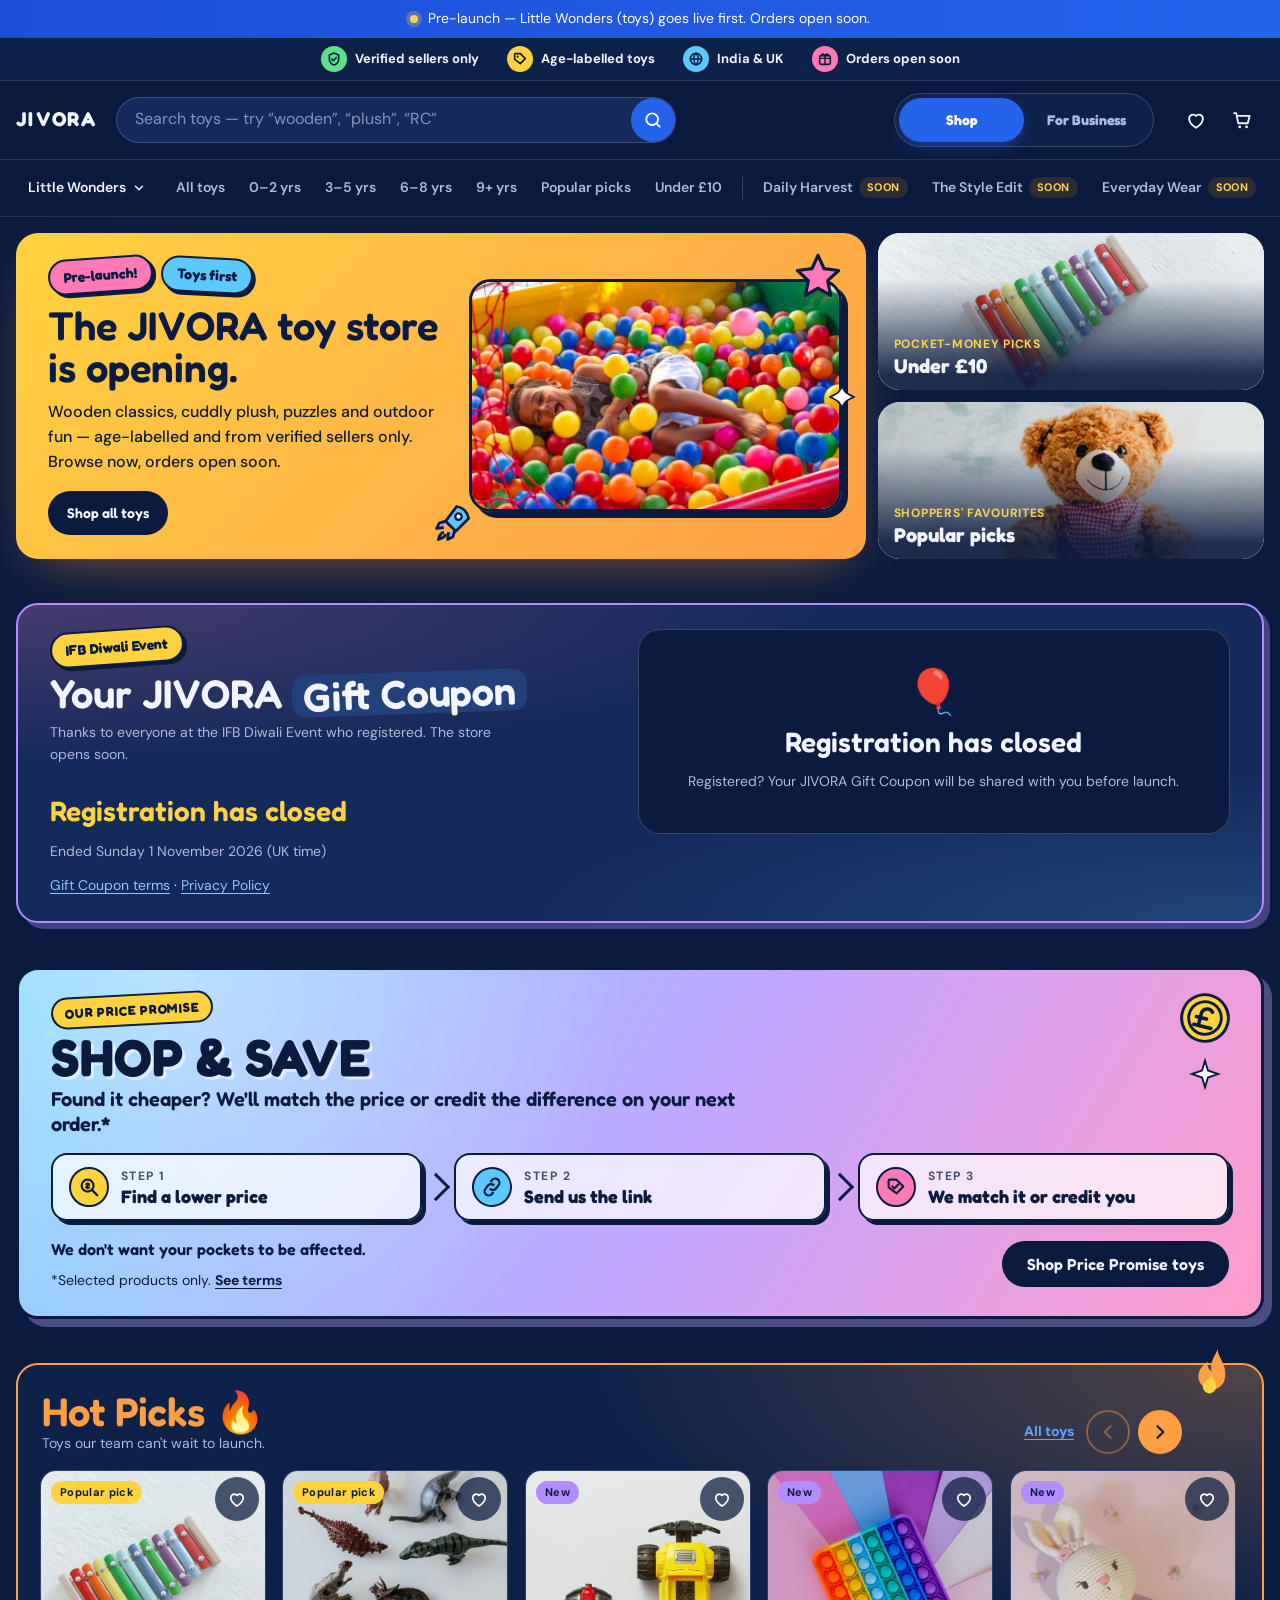
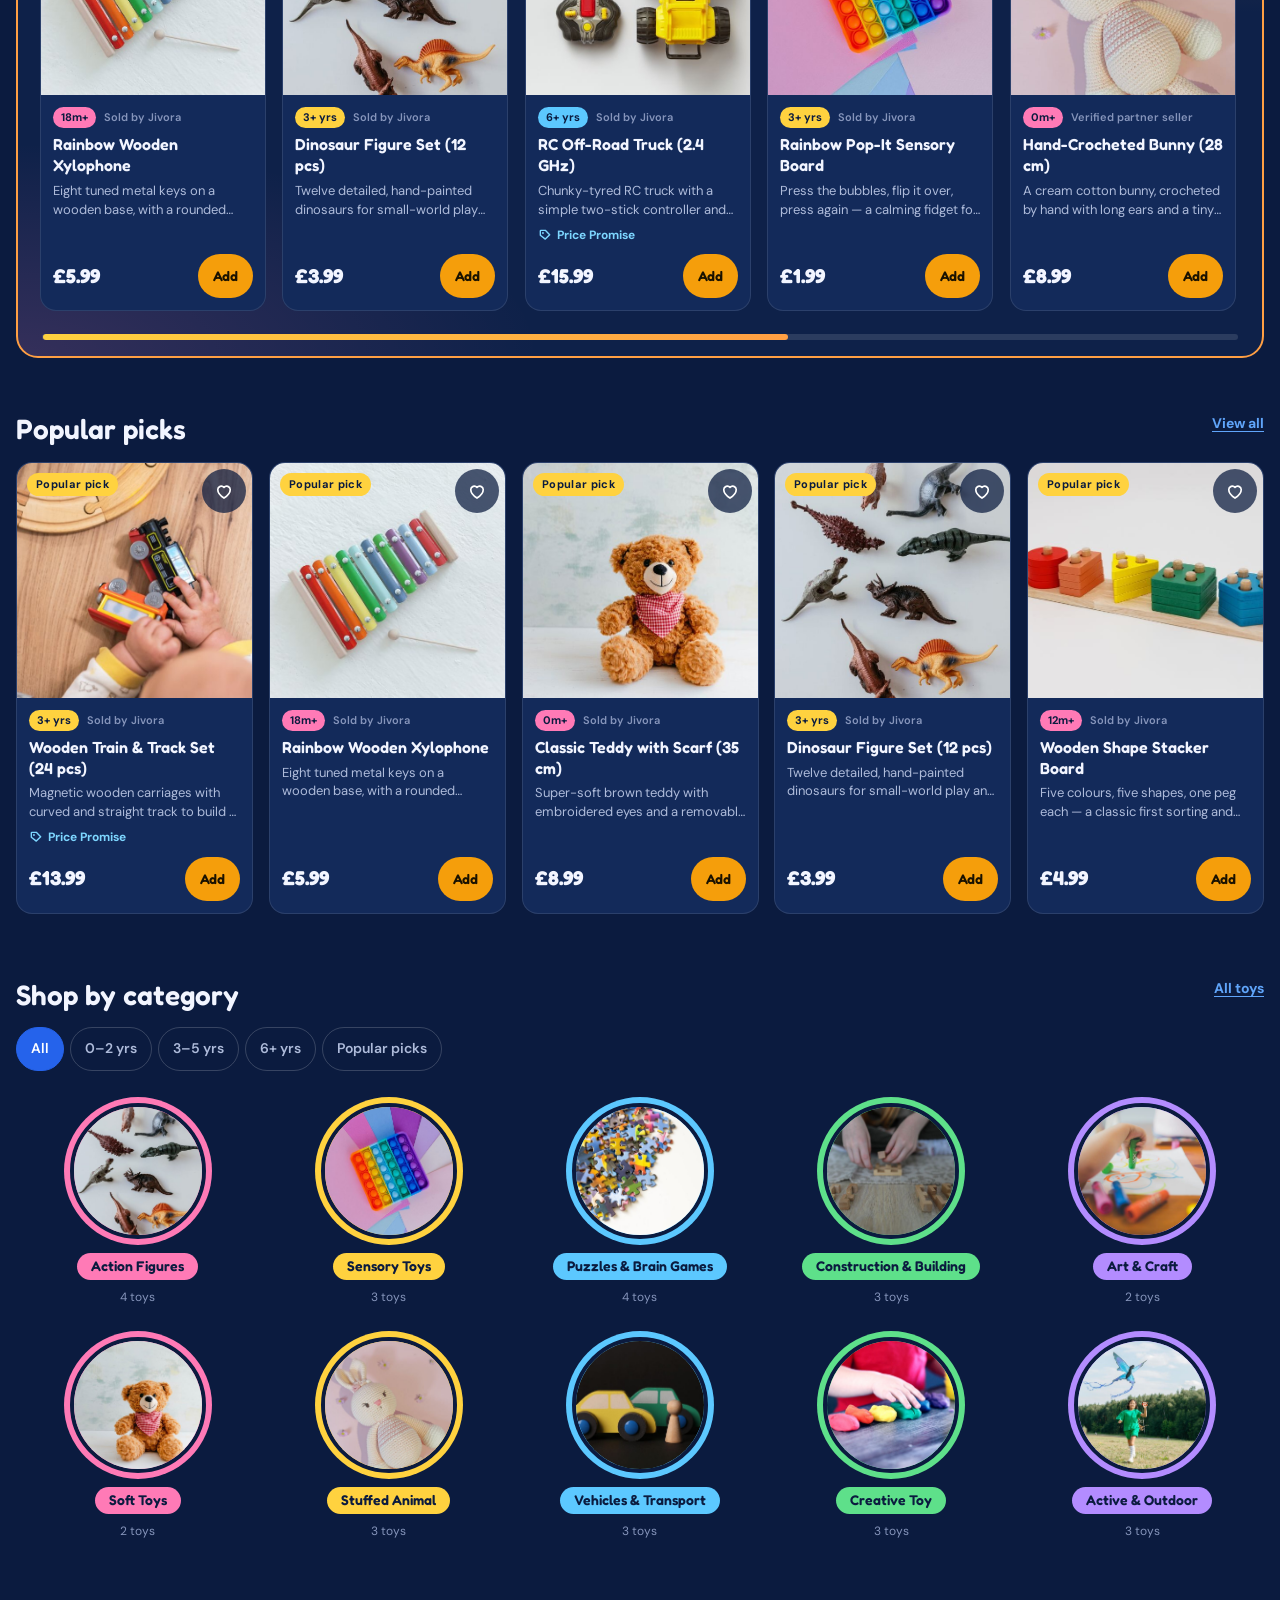
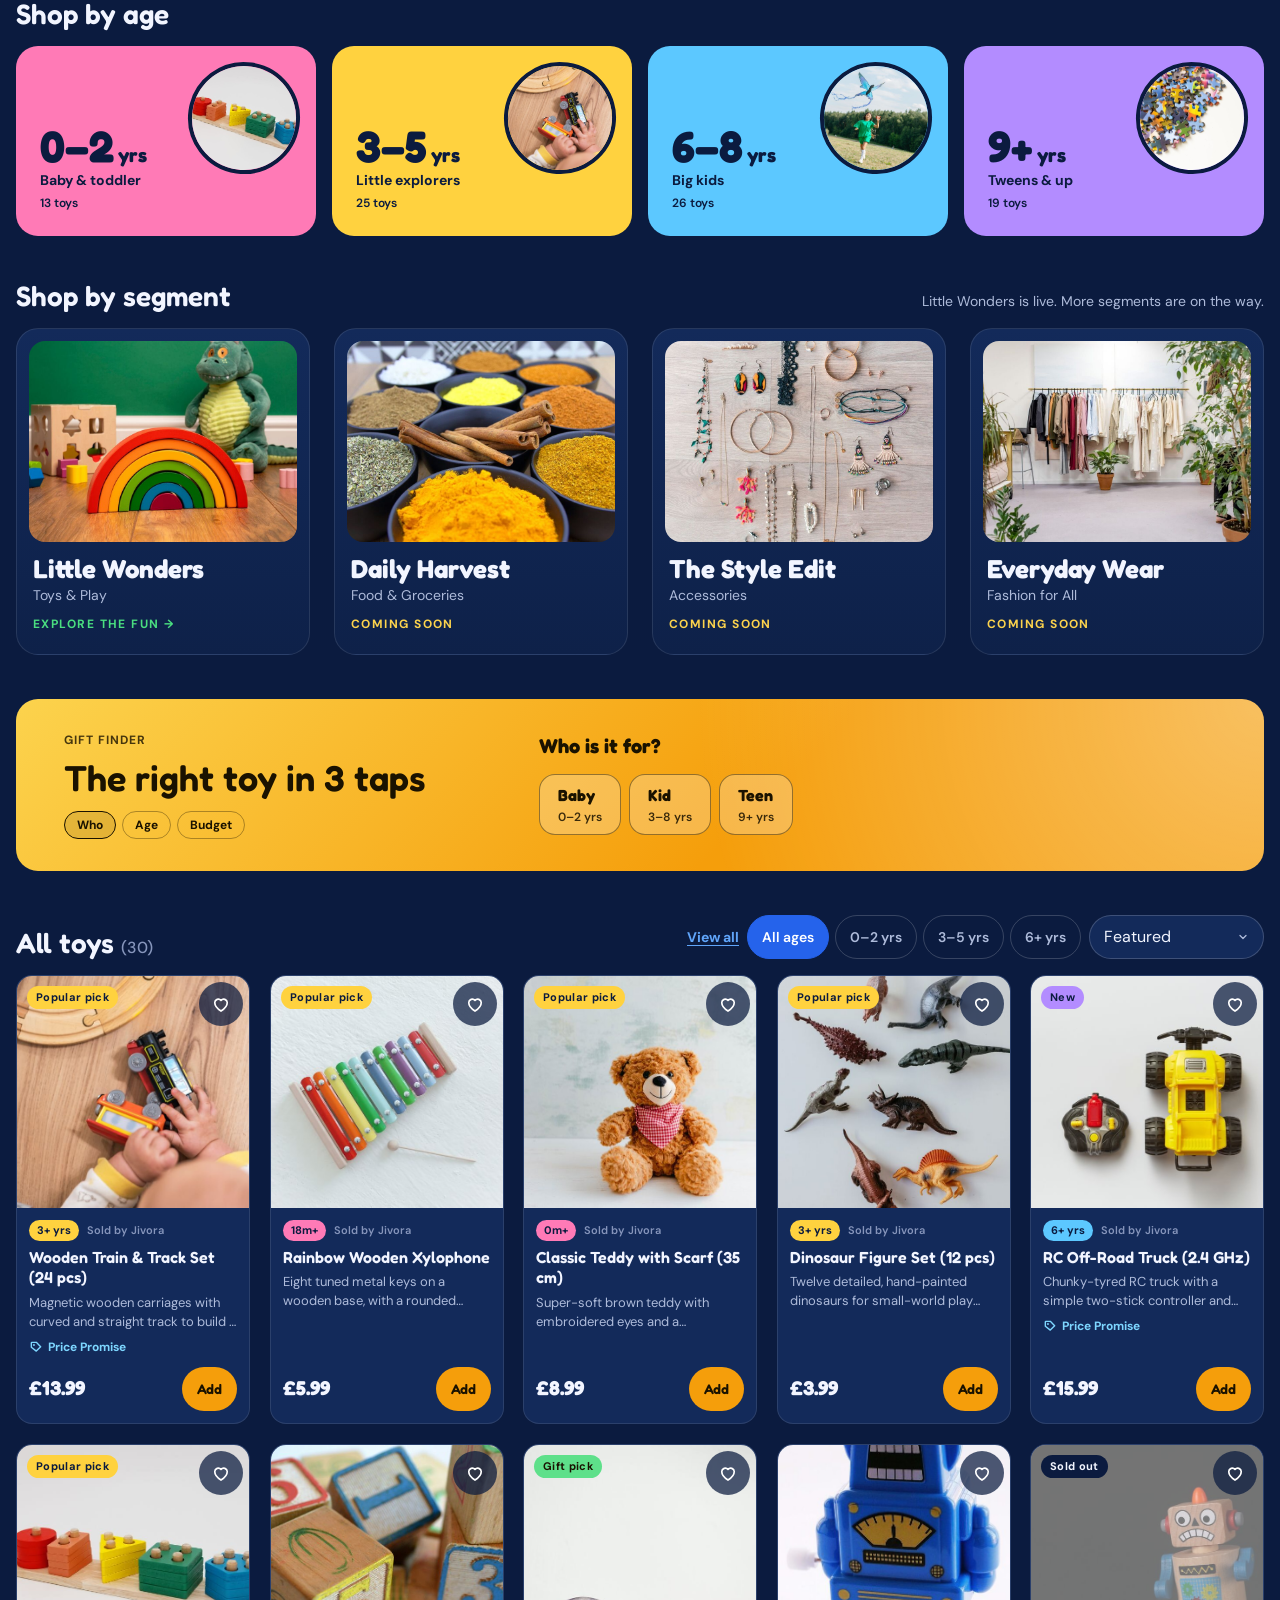
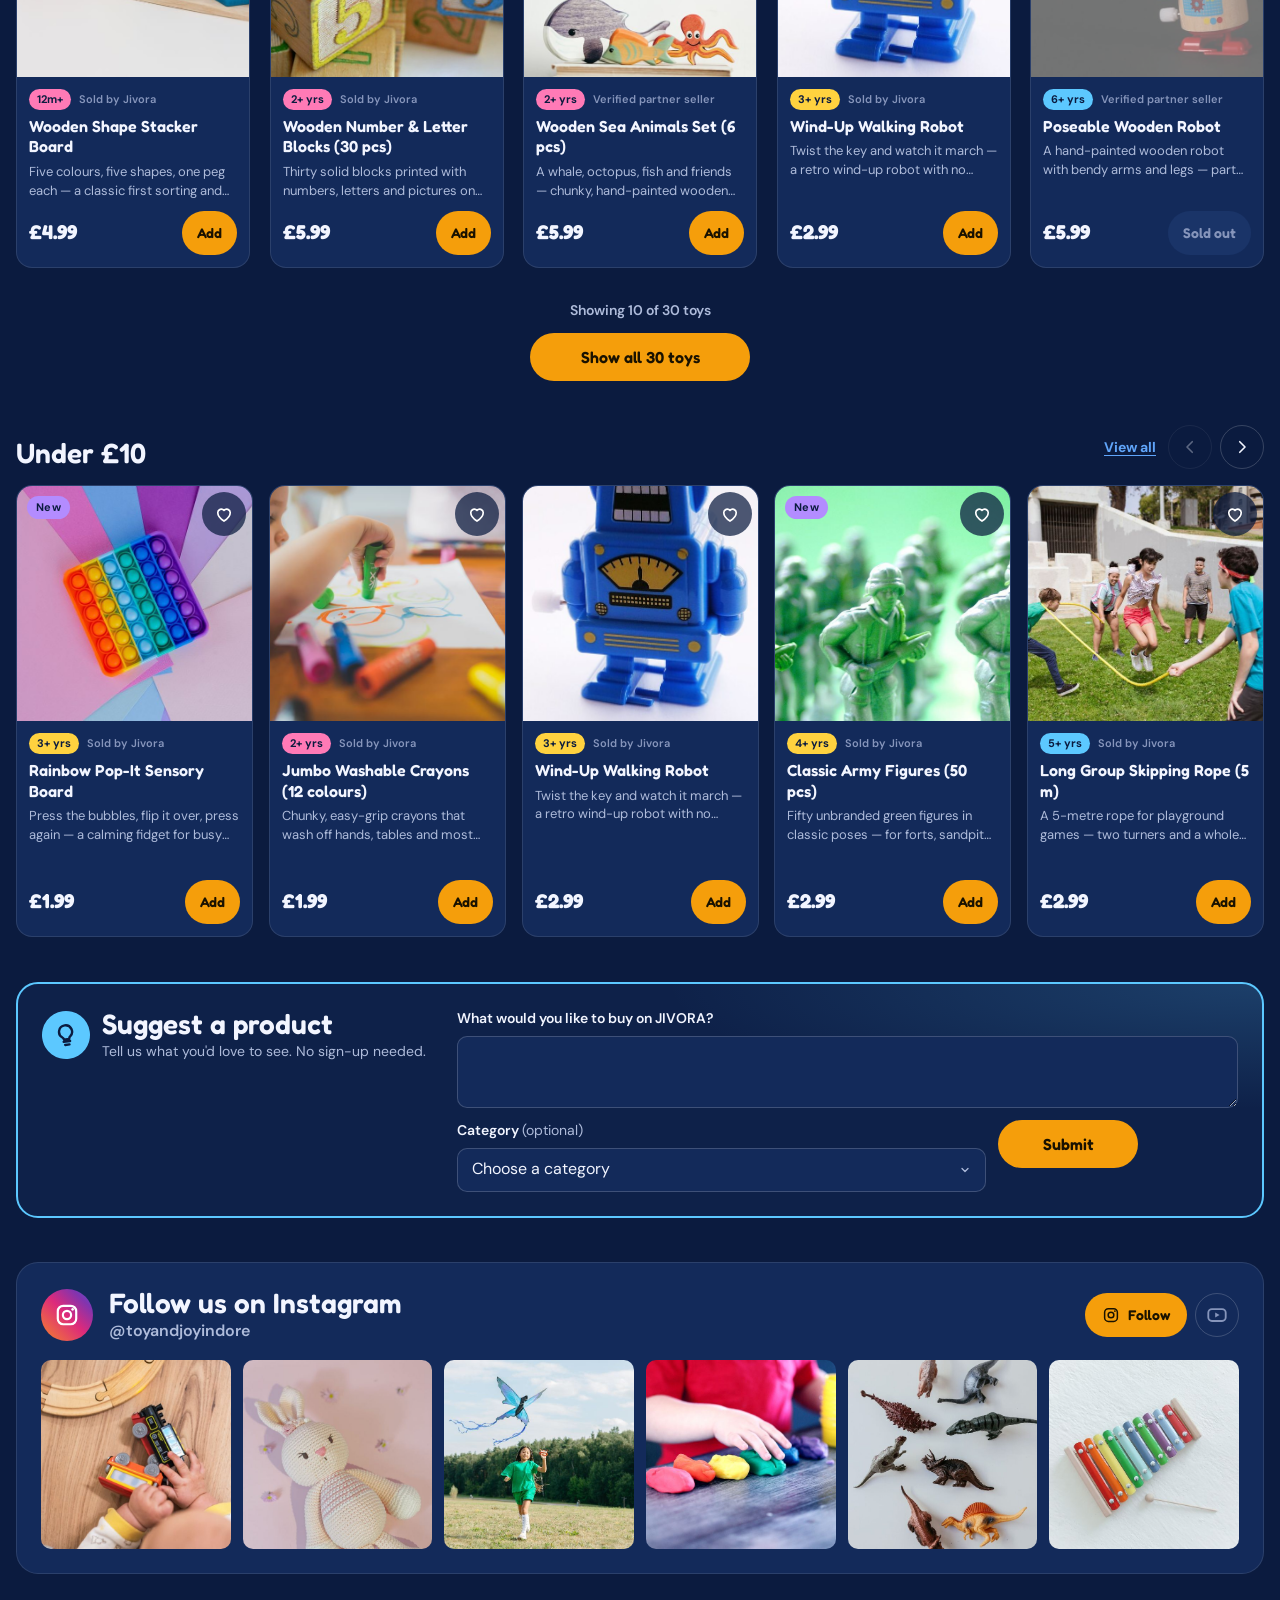
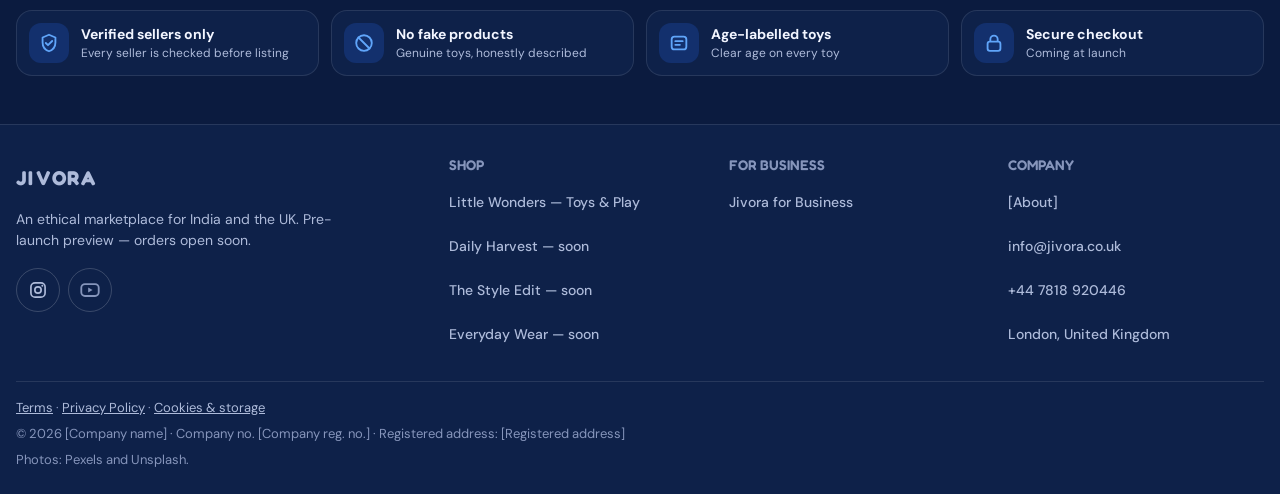
==== commit e349d045: "Home: All toys shows 10 first + Show all; segment photos closer to the client mockup - All toys grid" ====
--- a/index.html
+++ b/index.html
@@ -565,6 +565,12 @@
         </div>
         <p class="search-status" data-search-status hidden></p>
         <div class="grid" data-list="shop-grid"></div>
+        <!-- Client 1 Nov: 10 toys first (two rows of 5 on desktop); the rest open in place. Back to 10 when the age chip,
+             sort or search changes. "View all" above still opens toys.html. -->
+        <div class="listing__more" data-grid-more hidden>
+          <p class="listing__shown" data-grid-shown aria-live="polite"></p>
+          <button class="btn btn--primary listing__more-btn" type="button" data-grid-more-btn>Show all toys</button>
+        </div>
         <p class="empty" data-empty hidden>No toys match your search. <button class="link-btn" type="button" data-reset>Show all toys</button></p>
       </div>
     </section>
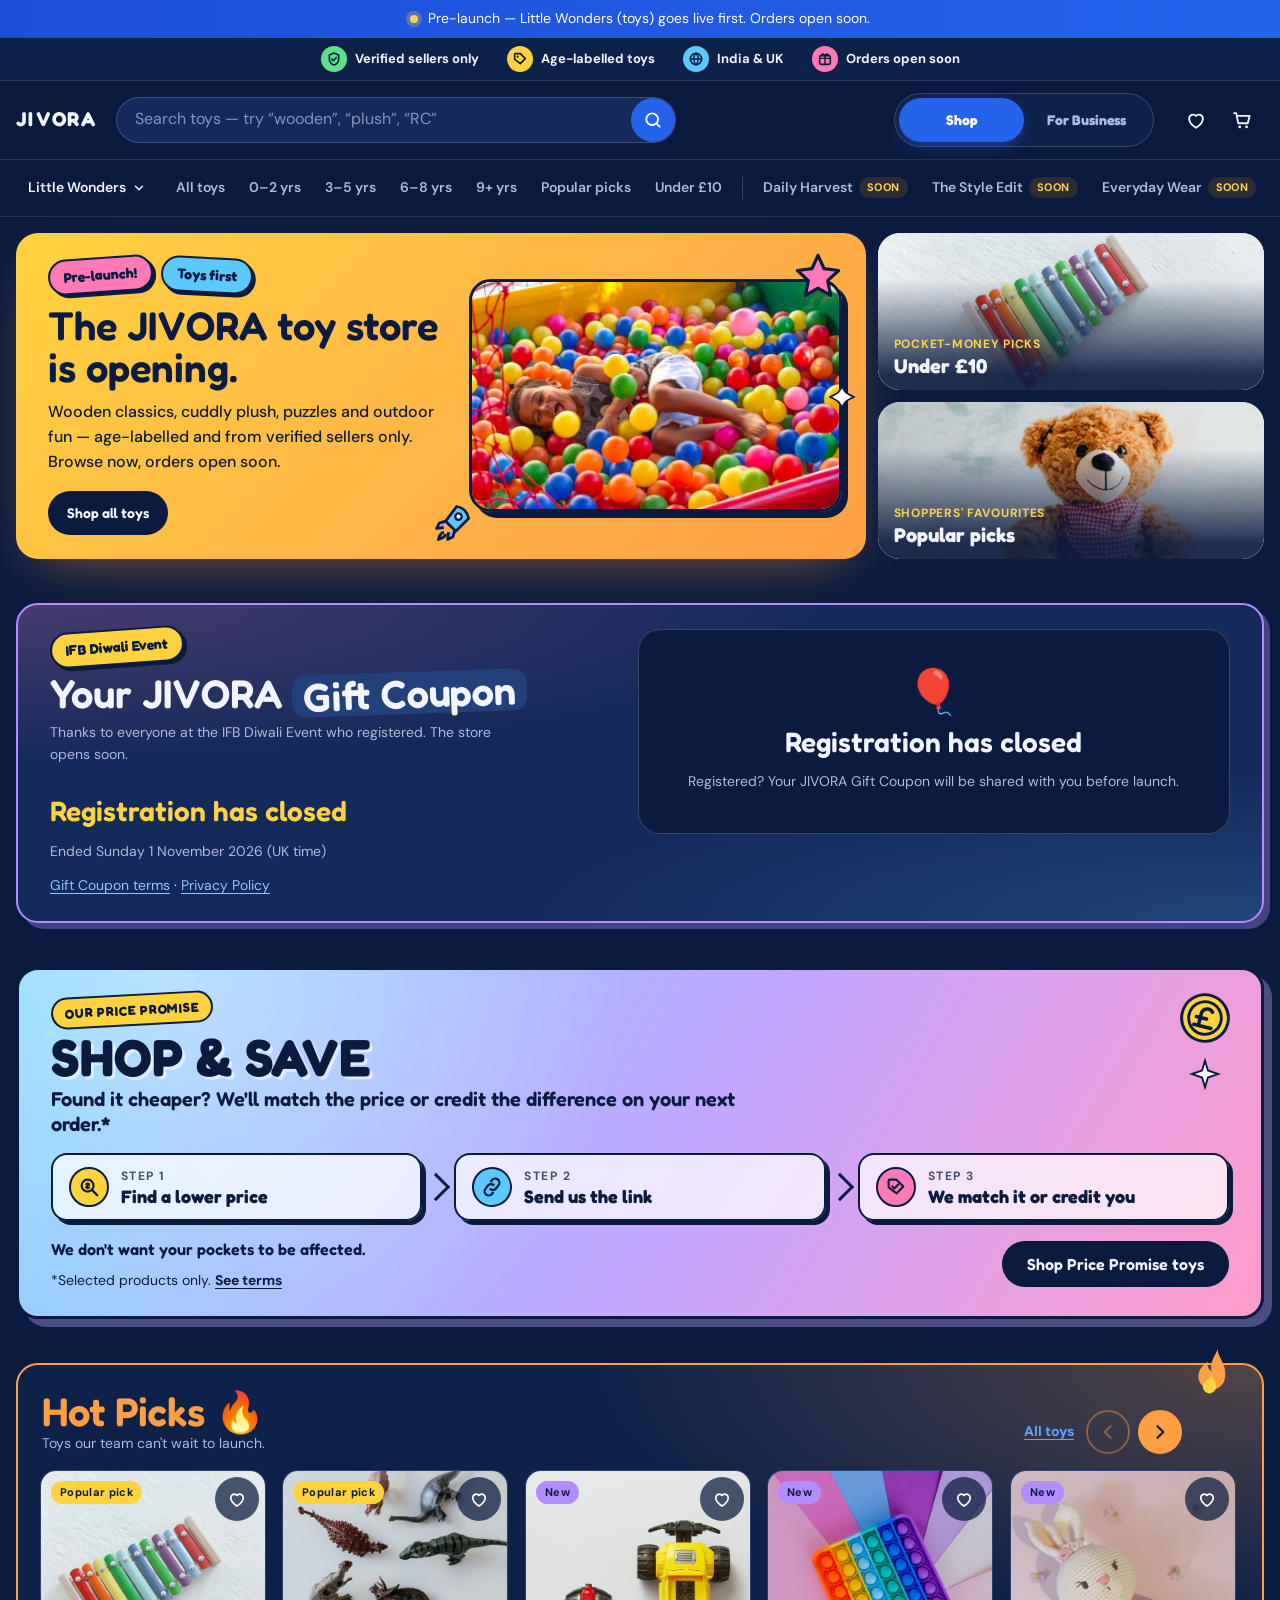
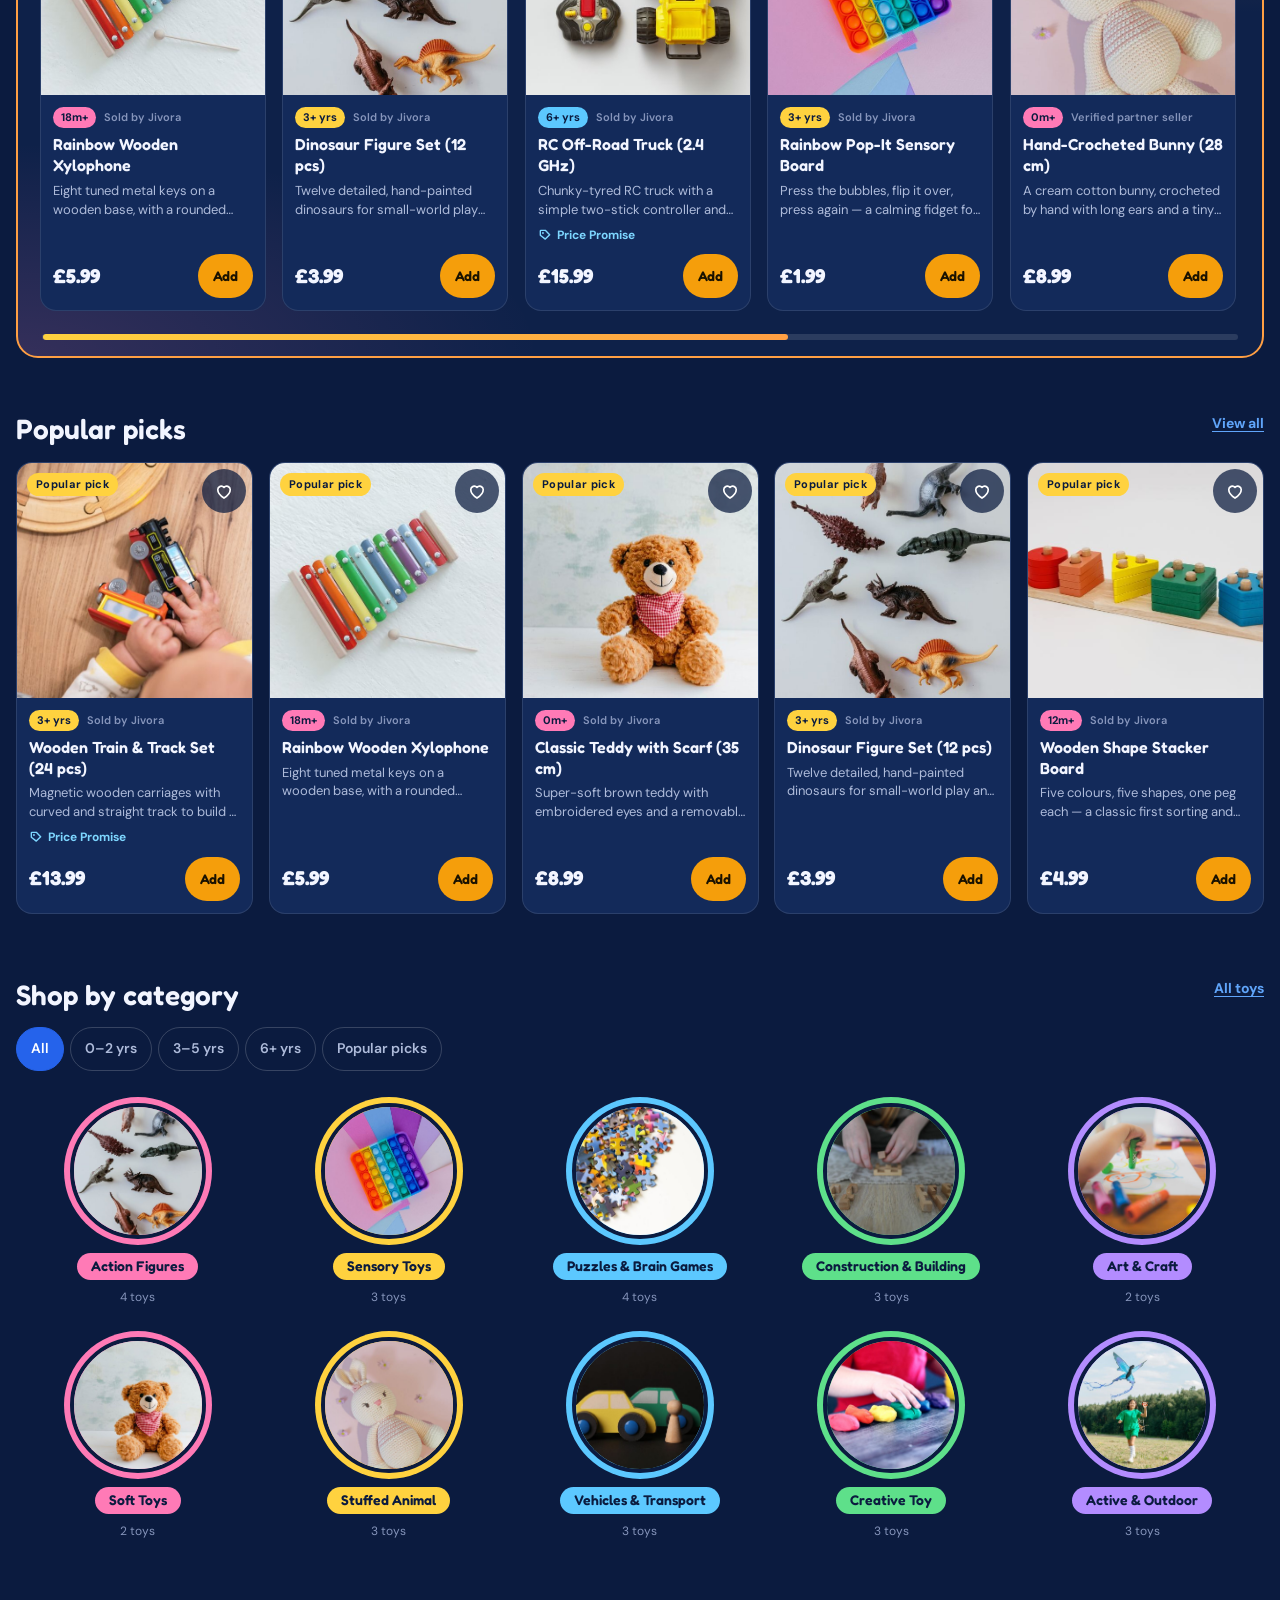
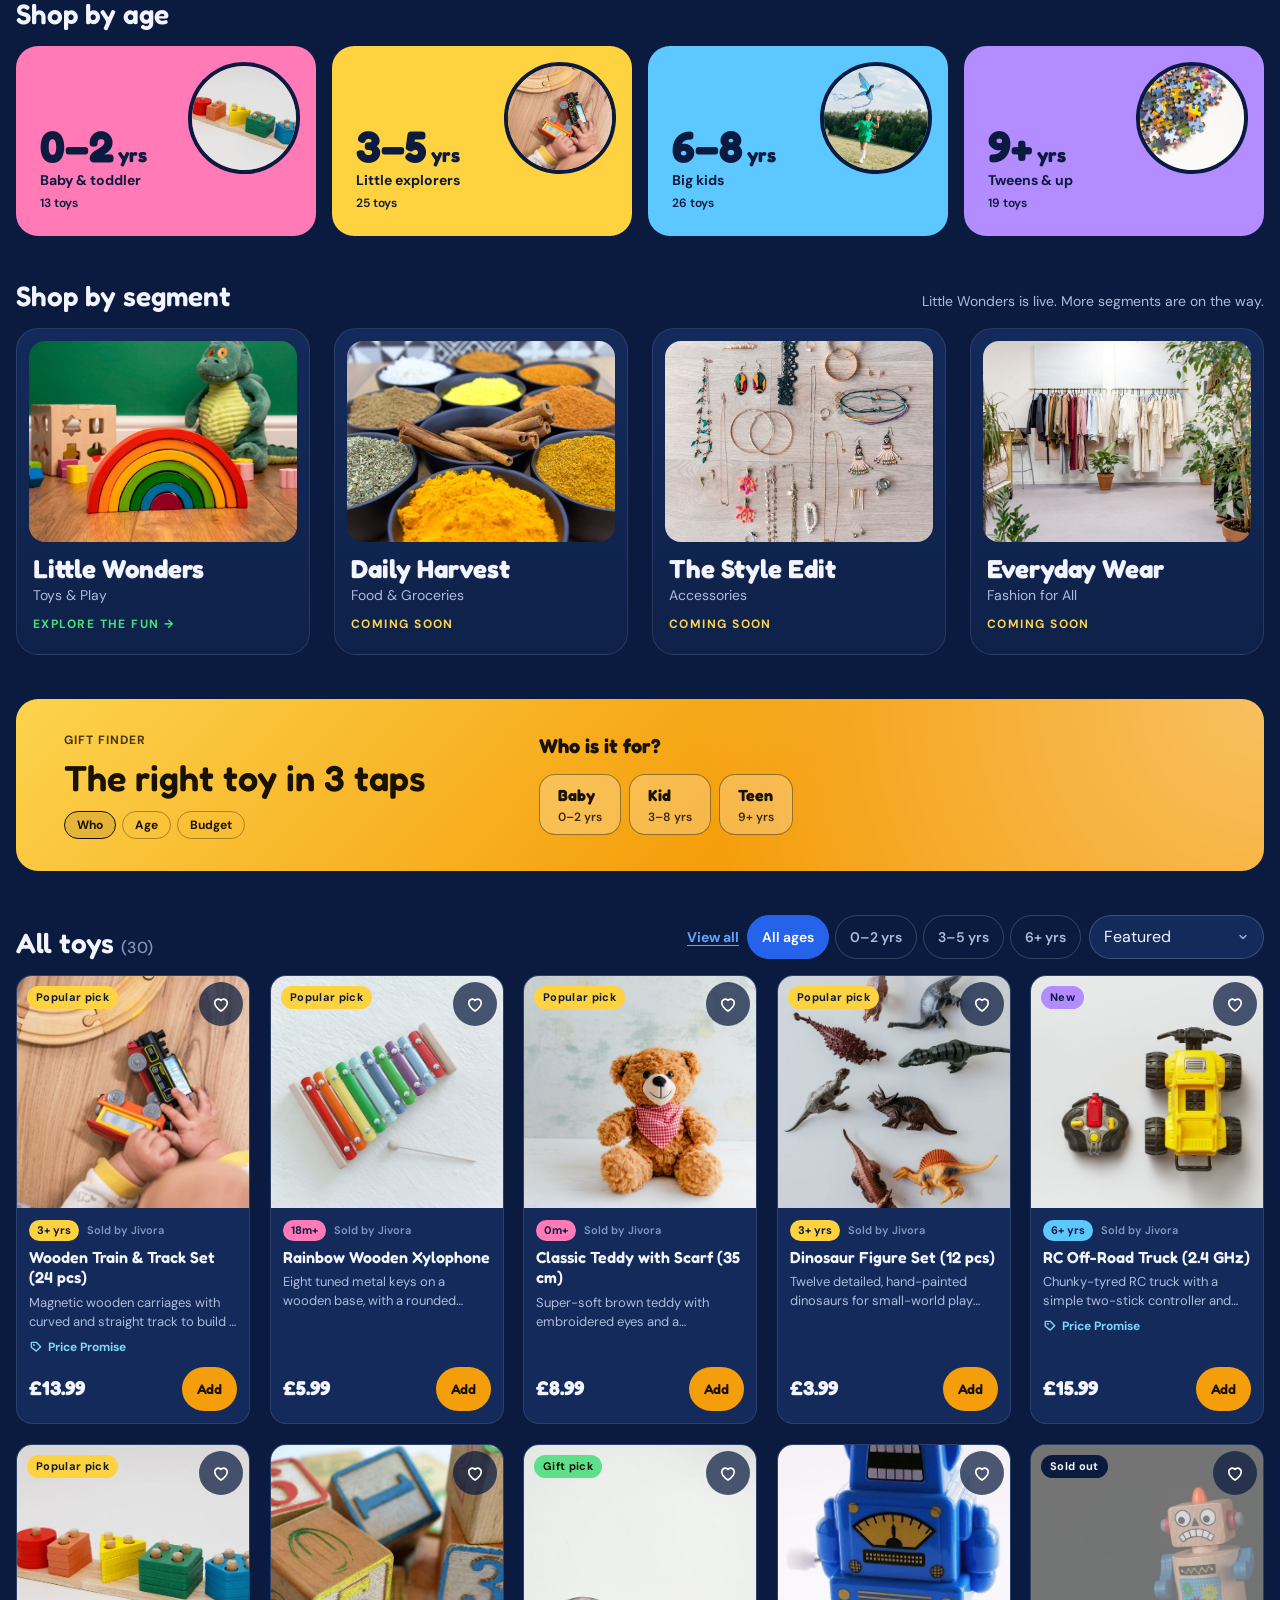
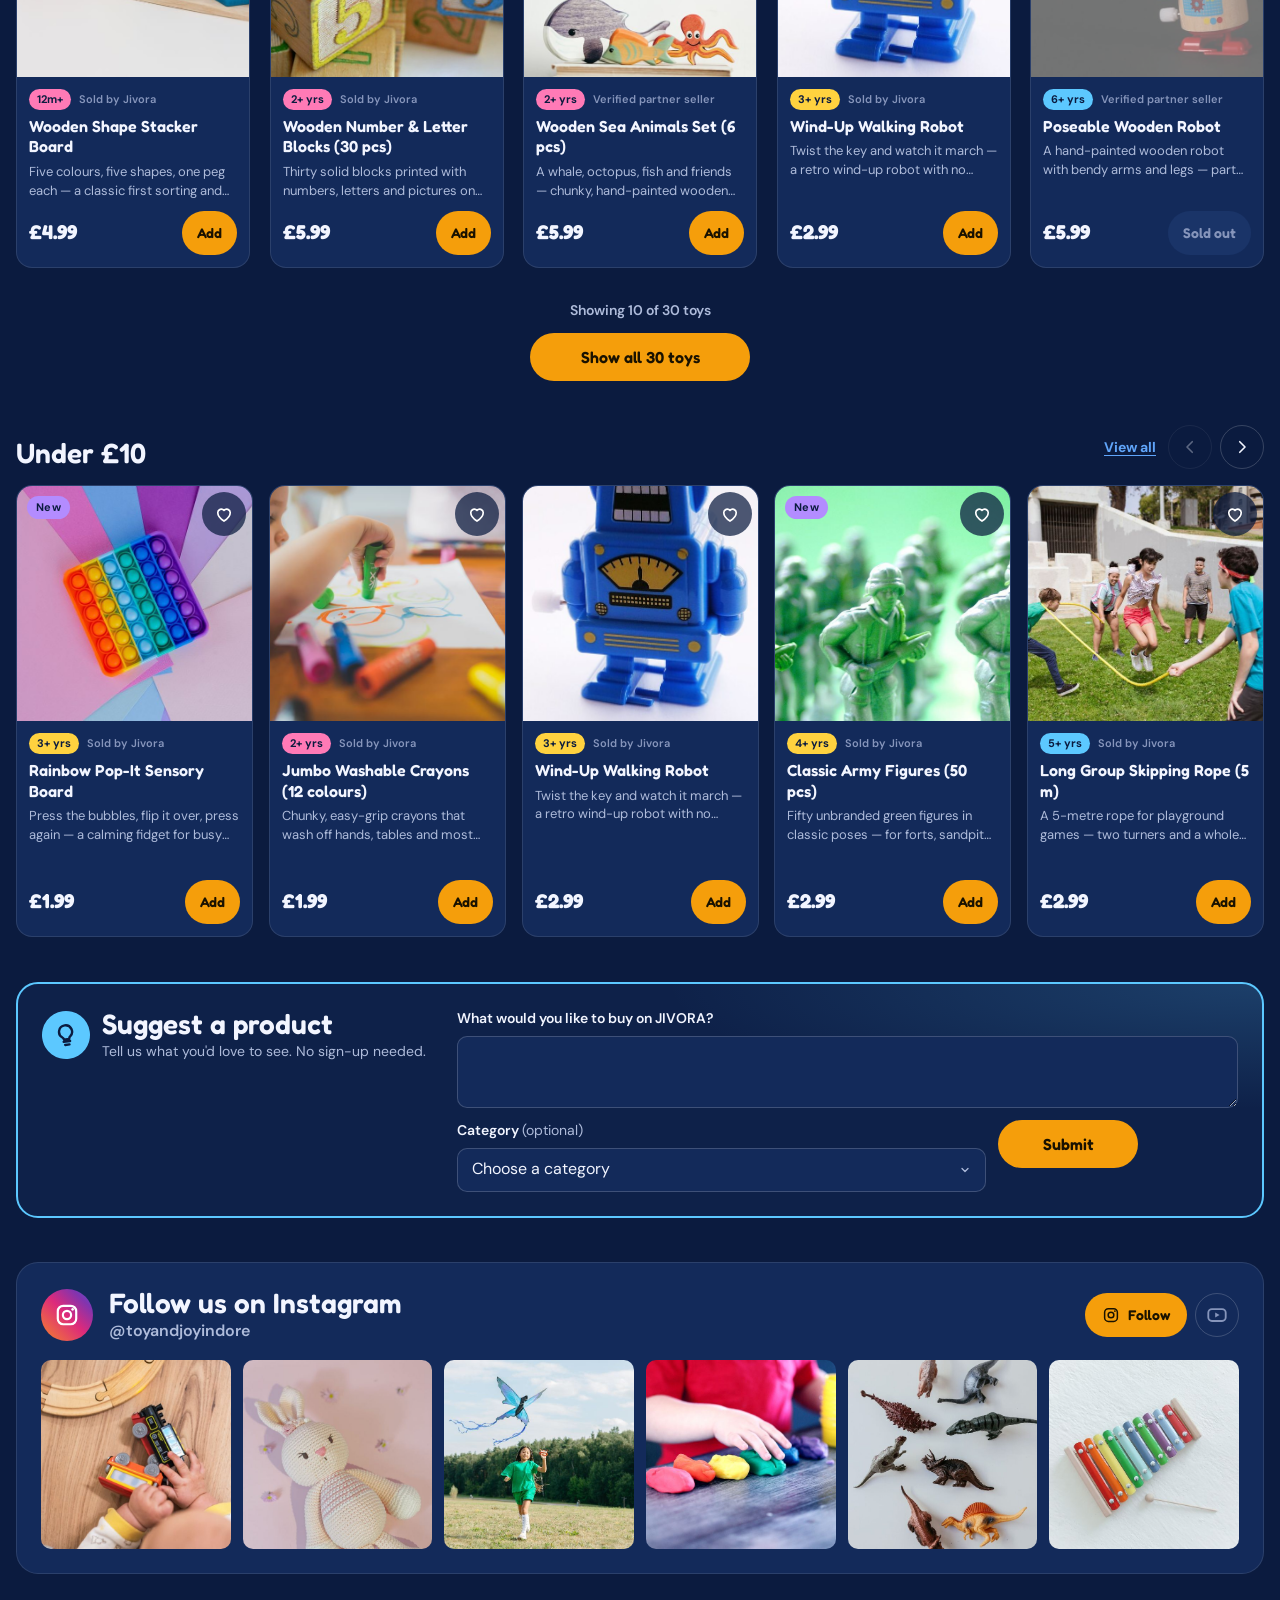
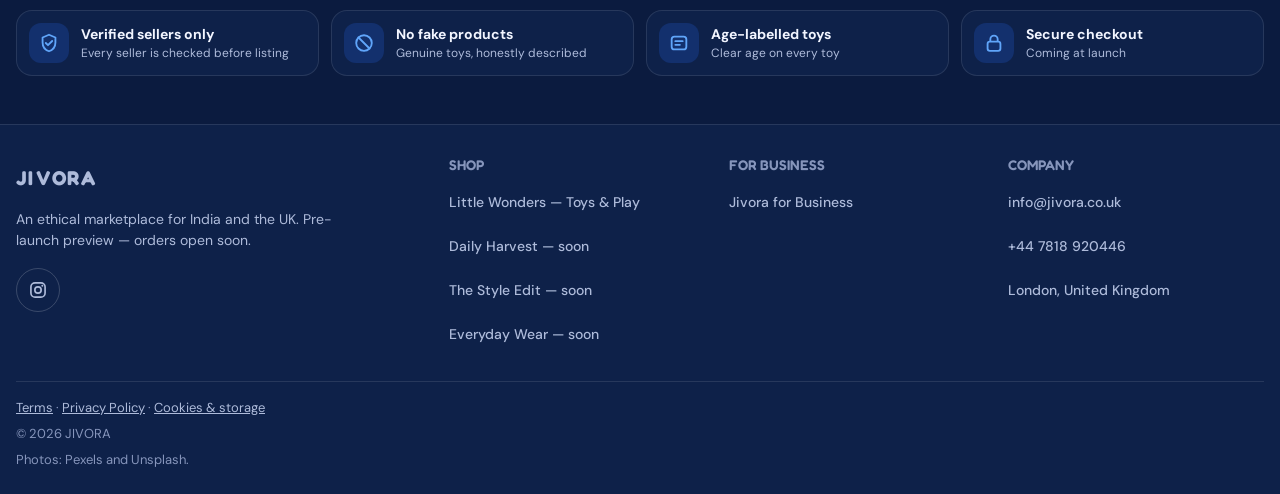
==== commit 10df2f1c: "Footer: only details we have Remove the [About] item, the [Company name] / reg. no. / registered add" ====
--- a/index.html
+++ b/index.html
@@ -826,7 +826,6 @@
         <p>An ethical marketplace for India and the UK. Pre-launch preview — orders open soon.</p>
         <ul class="social" aria-label="Jivora on social media">
           <li><a class="social__link social__link--ig" href="https://www.instagram.com/toyandjoyindore/" target="_blank" rel="noopener" aria-label="Instagram @toyandjoyindore (opens in a new tab)"><svg width="20" height="20" viewBox="0 0 24 24" aria-hidden="true"><rect x="3.5" y="3.5" width="17" height="17" rx="5" fill="none" stroke="currentColor" stroke-width="2"/><circle cx="12" cy="12" r="3.8" fill="none" stroke="currentColor" stroke-width="2"/><circle cx="17.2" cy="6.8" r="1.2" fill="currentColor"/></svg></a></li>
-          <li><span class="social__link social__link--yt" role="img" tabindex="0" aria-label="YouTube — coming soon" data-tip="Coming soon"><svg width="22" height="22" viewBox="0 0 24 24" aria-hidden="true"><rect x="2.5" y="5.5" width="19" height="13" rx="4" fill="none" stroke="currentColor" stroke-width="2"/><path d="M10 9.2v5.6l4.8-2.8L10 9.2z" fill="currentColor"/></svg></span></li>
         </ul>
       </div>
       <nav class="footer__col" aria-label="Shop">
@@ -851,7 +850,6 @@
       <div class="footer__col">
         <h2 class="footer__heading">Company</h2>
         <ul>
-          <li><span>[About]</span></li>
           <li><a href="mailto:info@jivora.co.uk">info@jivora.co.uk</a></li>
           <li><a href="tel:+447818920446">+44 7818 920446</a></li>
           <li><span>London, United Kingdom</span></li>
@@ -860,7 +858,7 @@
     </div>
     <div class="container footer__bottom">
       <p class="footer__legal"><a href="terms.html">Terms</a> · <a href="privacy.html">Privacy Policy</a> · <a href="privacy.html#storage">Cookies &amp; storage</a></p>
-      <p>© 2026 [Company name] · Company no. [Company reg. no.] · Registered address: [Registered address]</p>
+      <p>© 2026 JIVORA</p>
       <p>Photos: Pexels and Unsplash.</p>
     </div>
   </footer>
